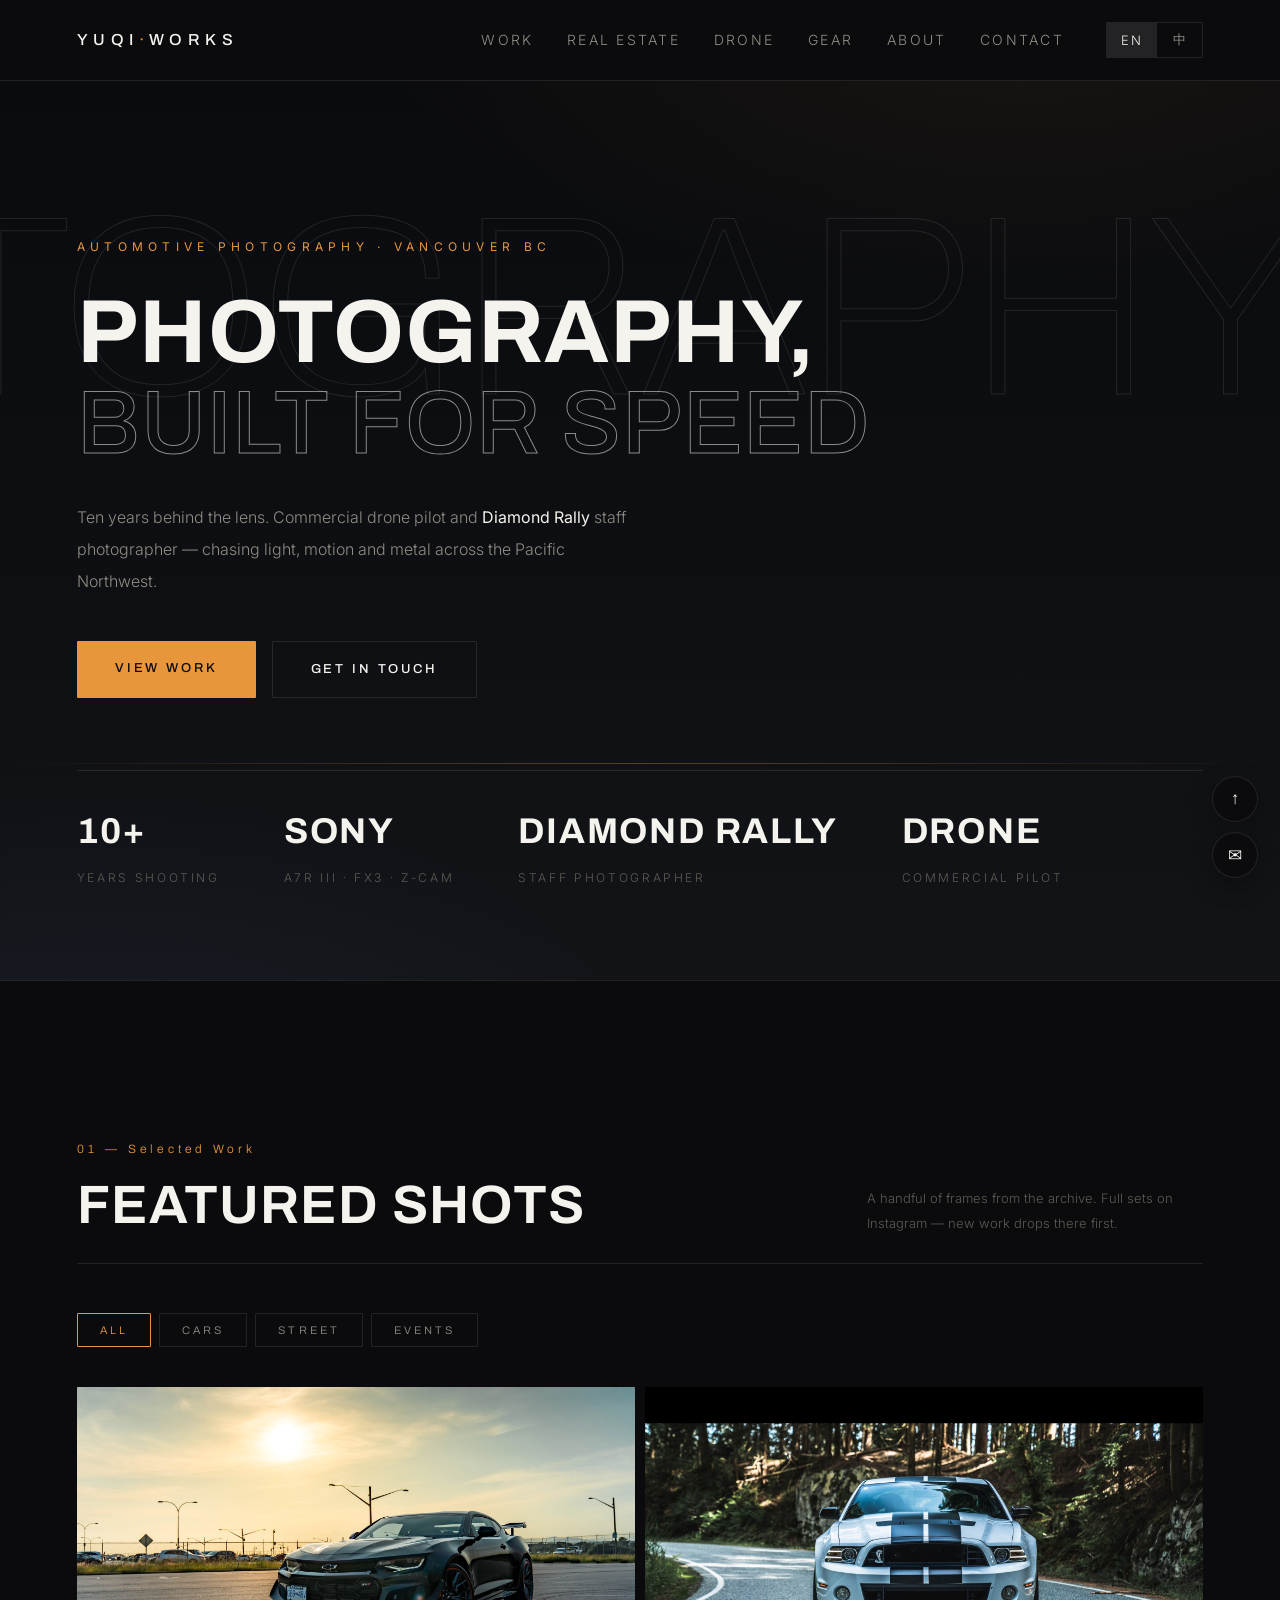
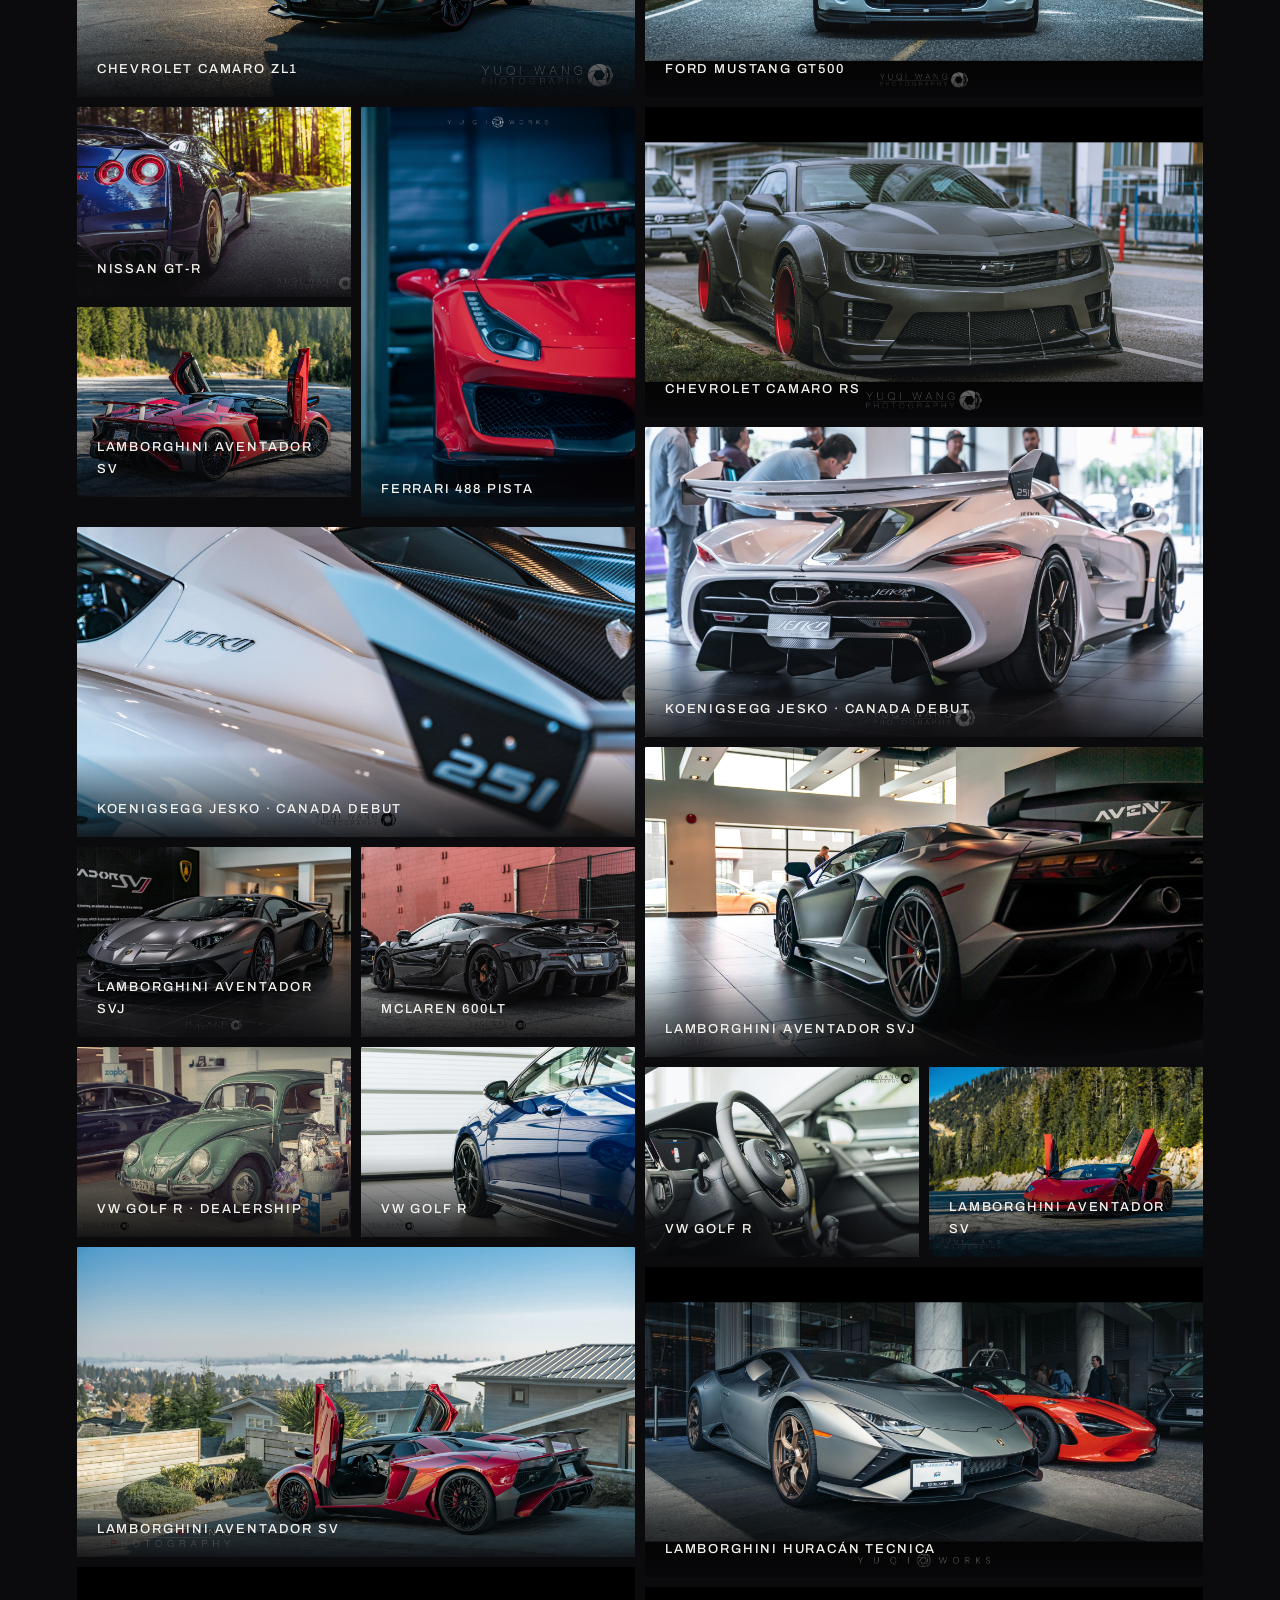
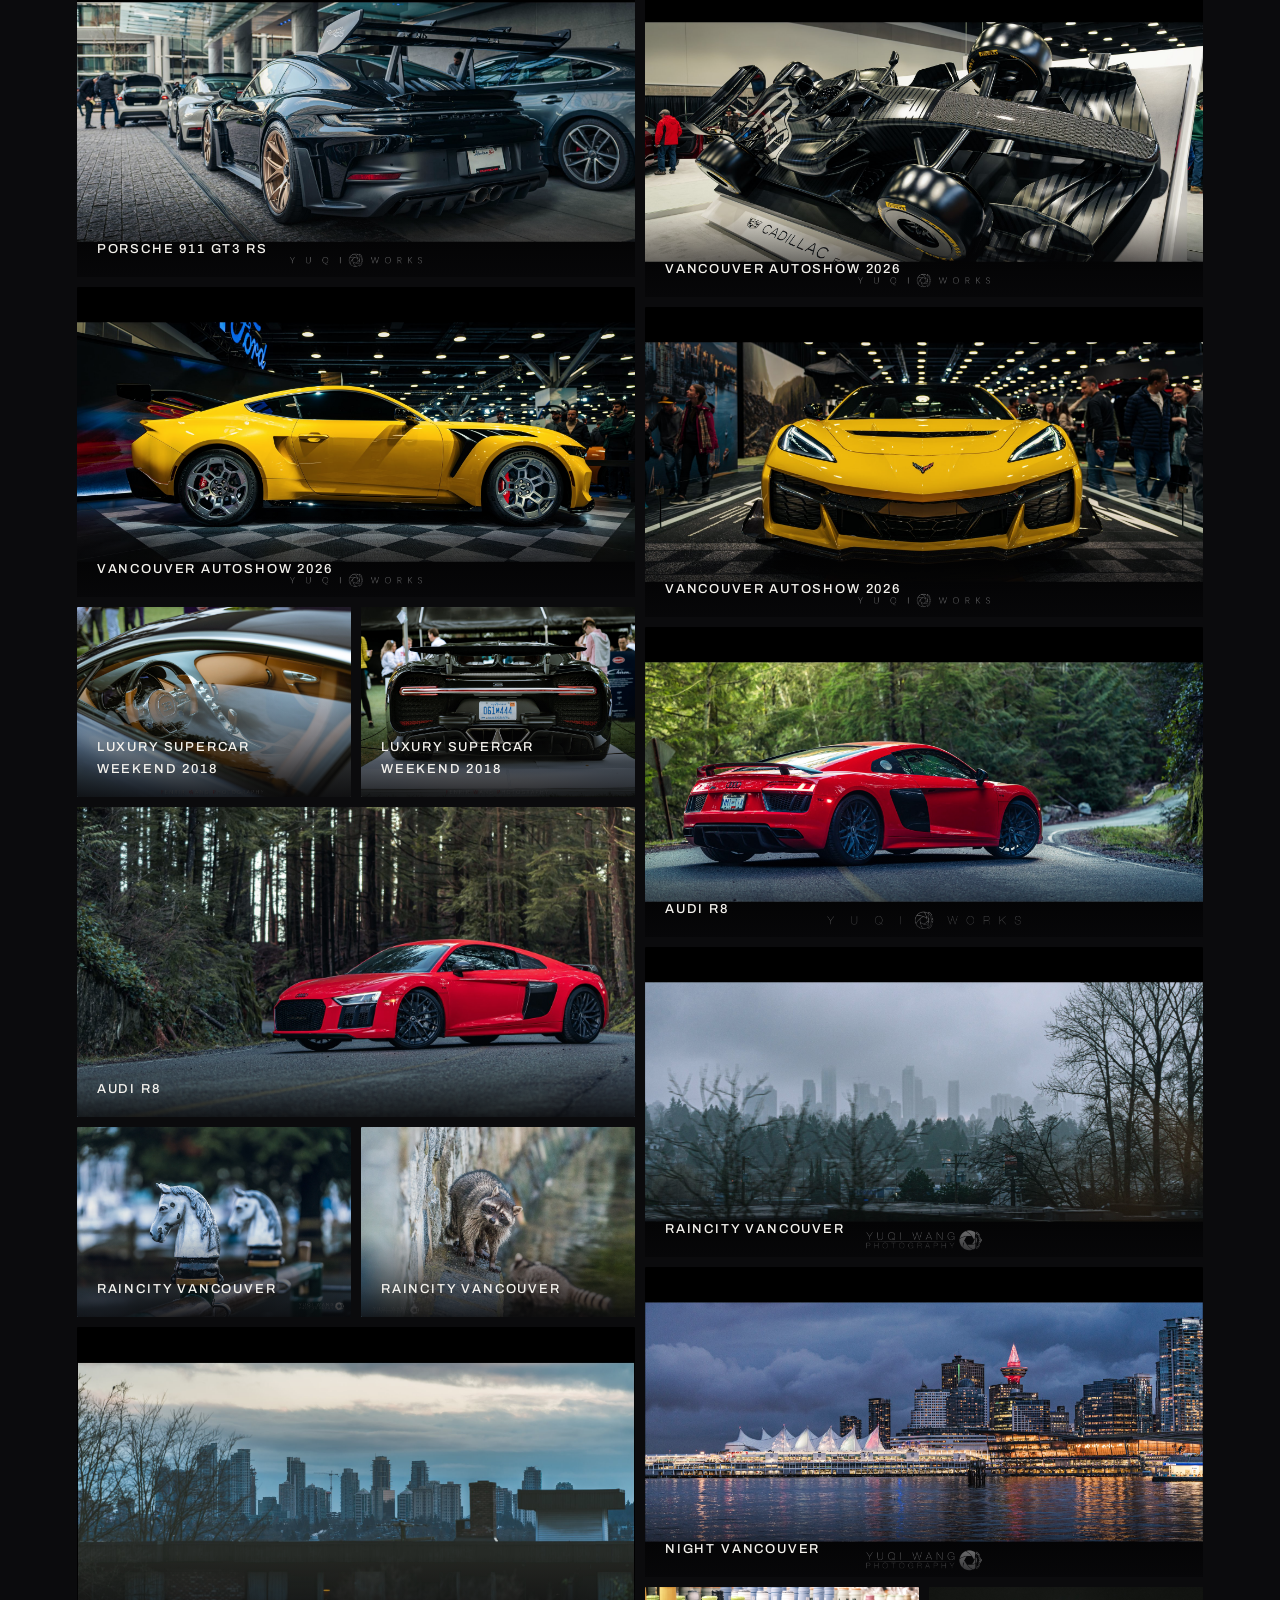
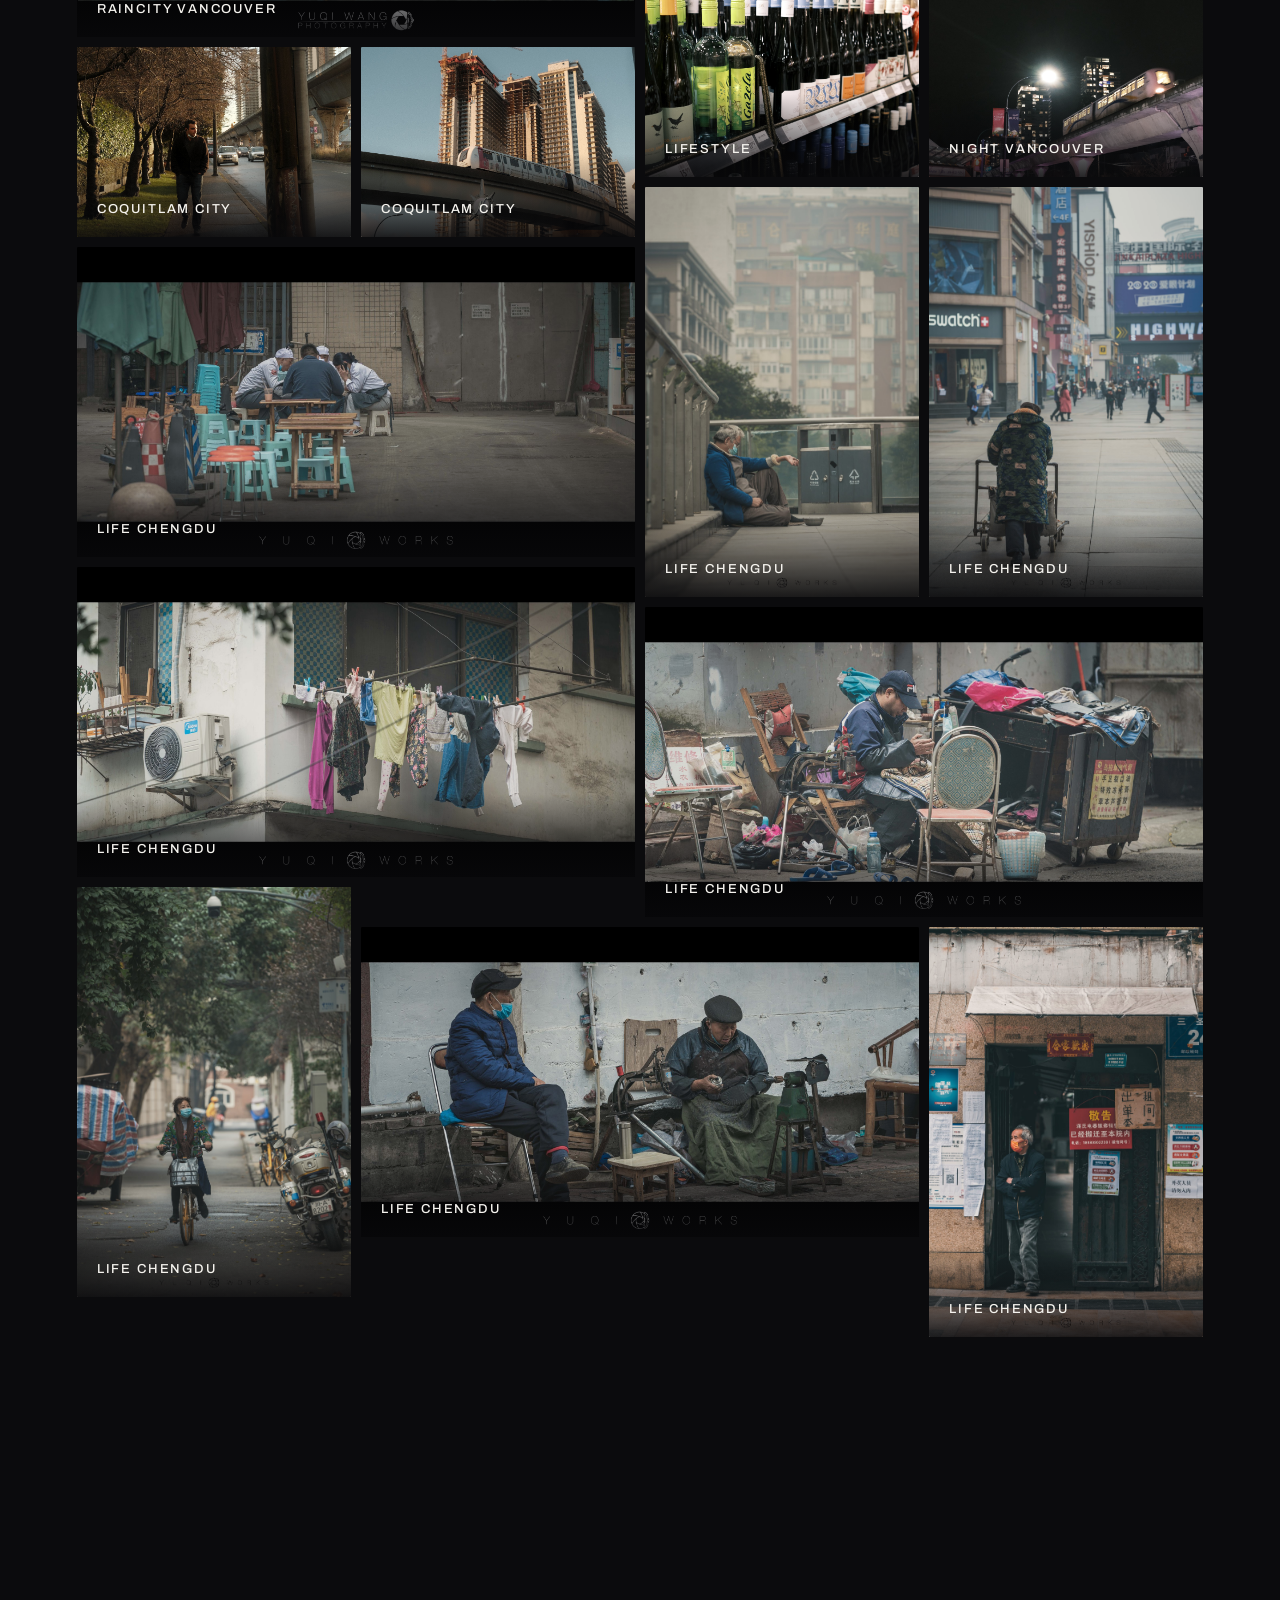
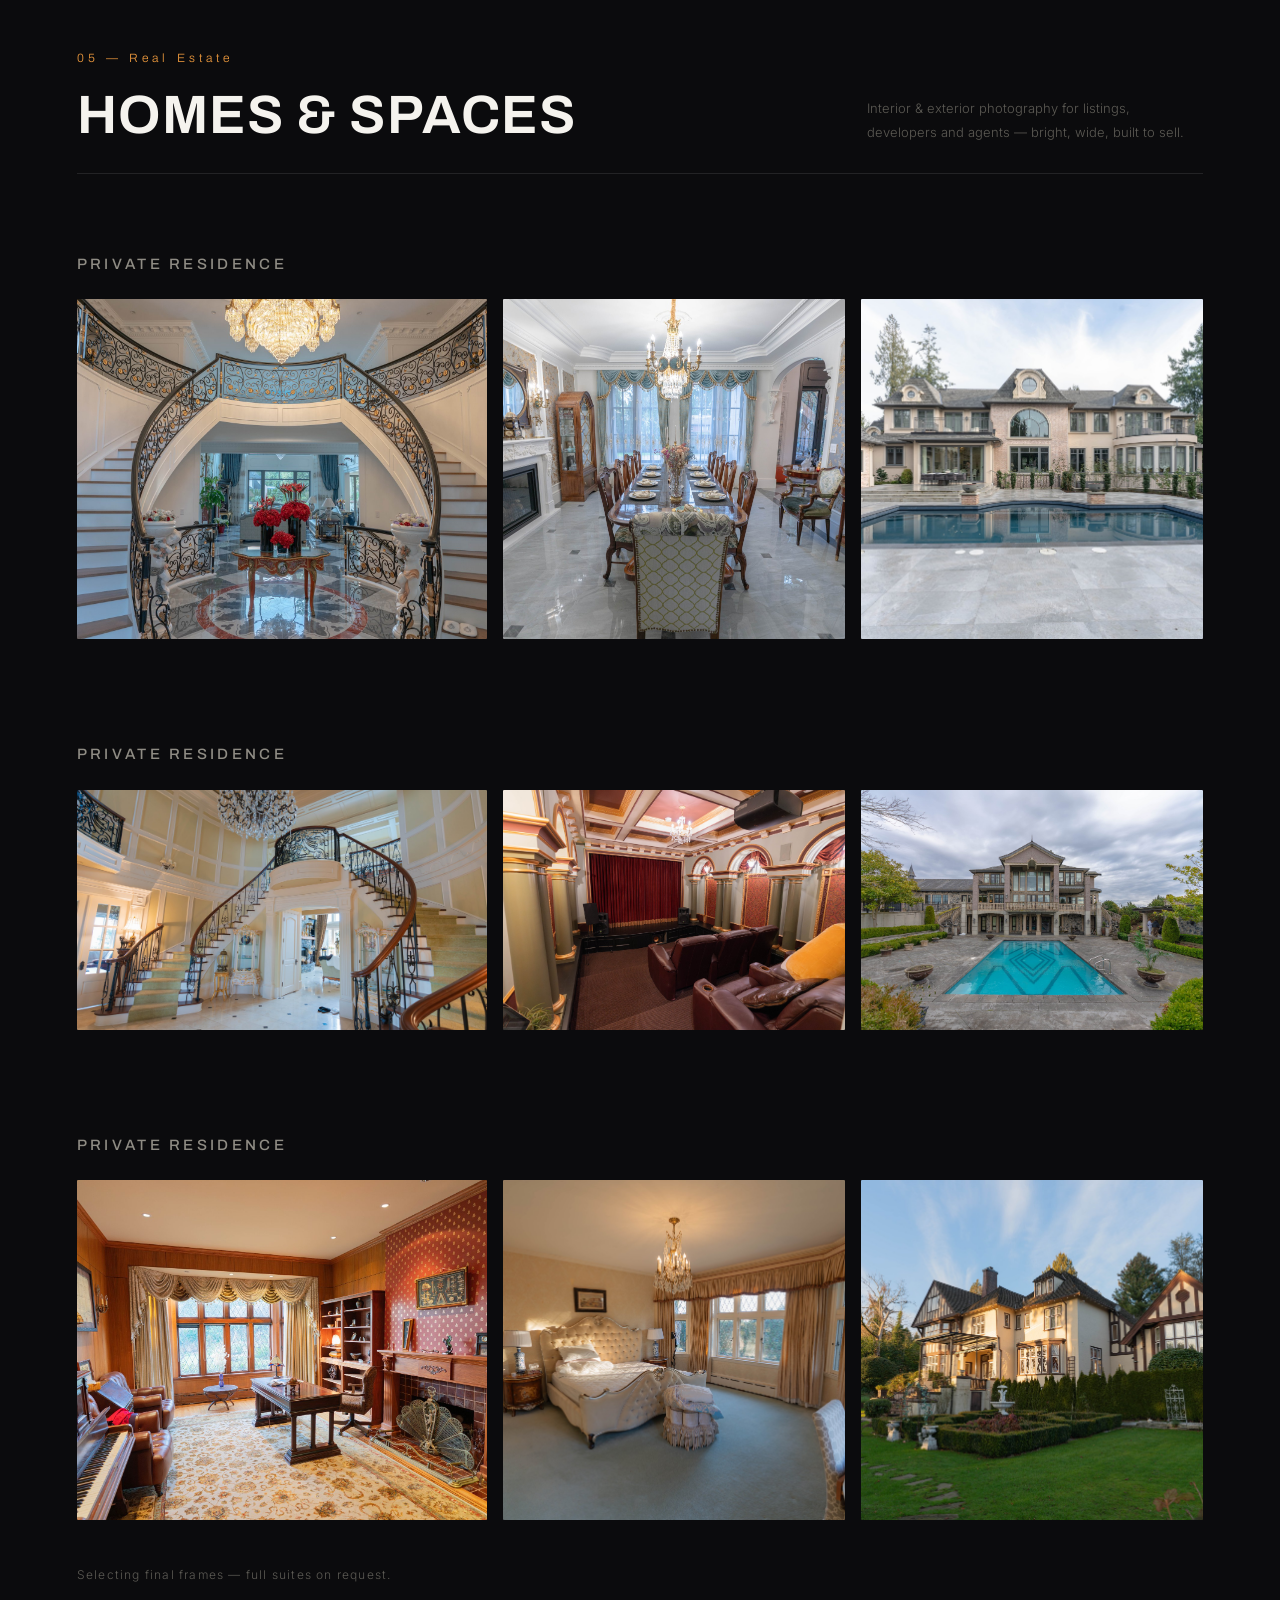
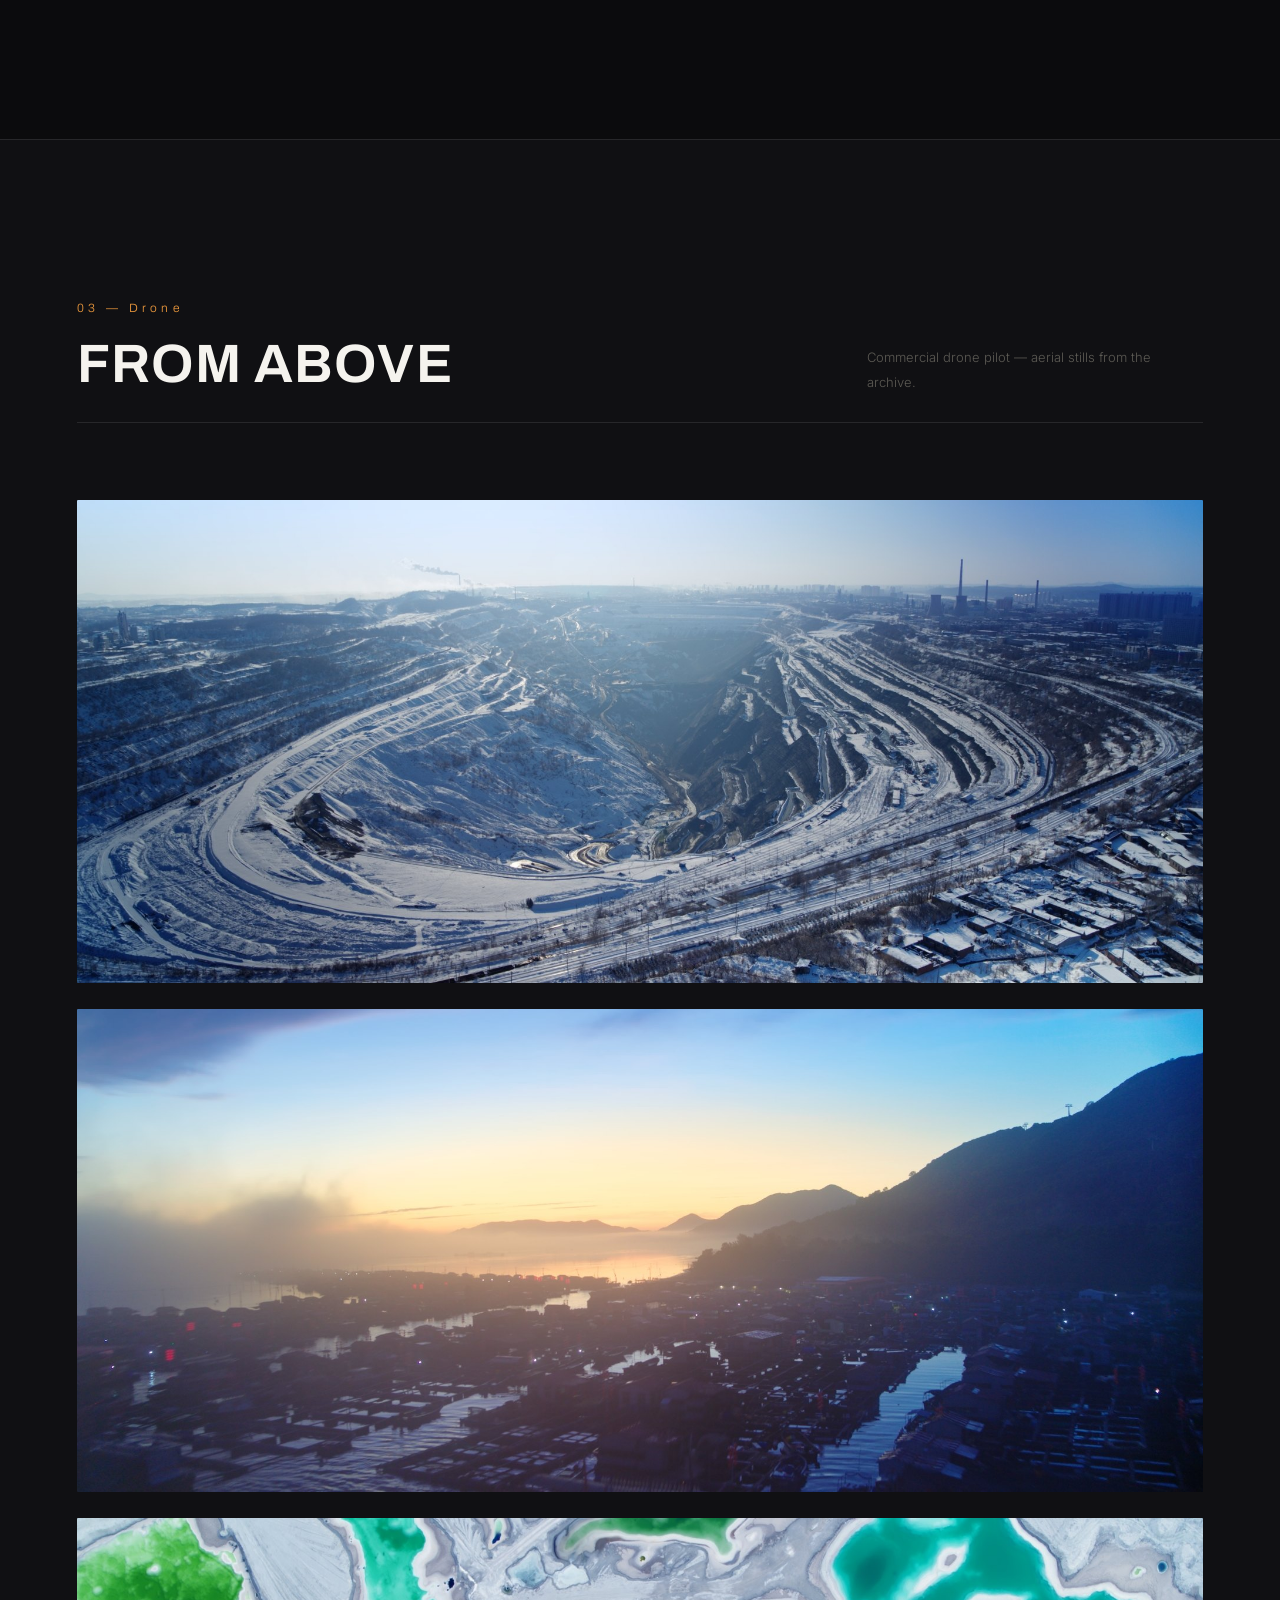
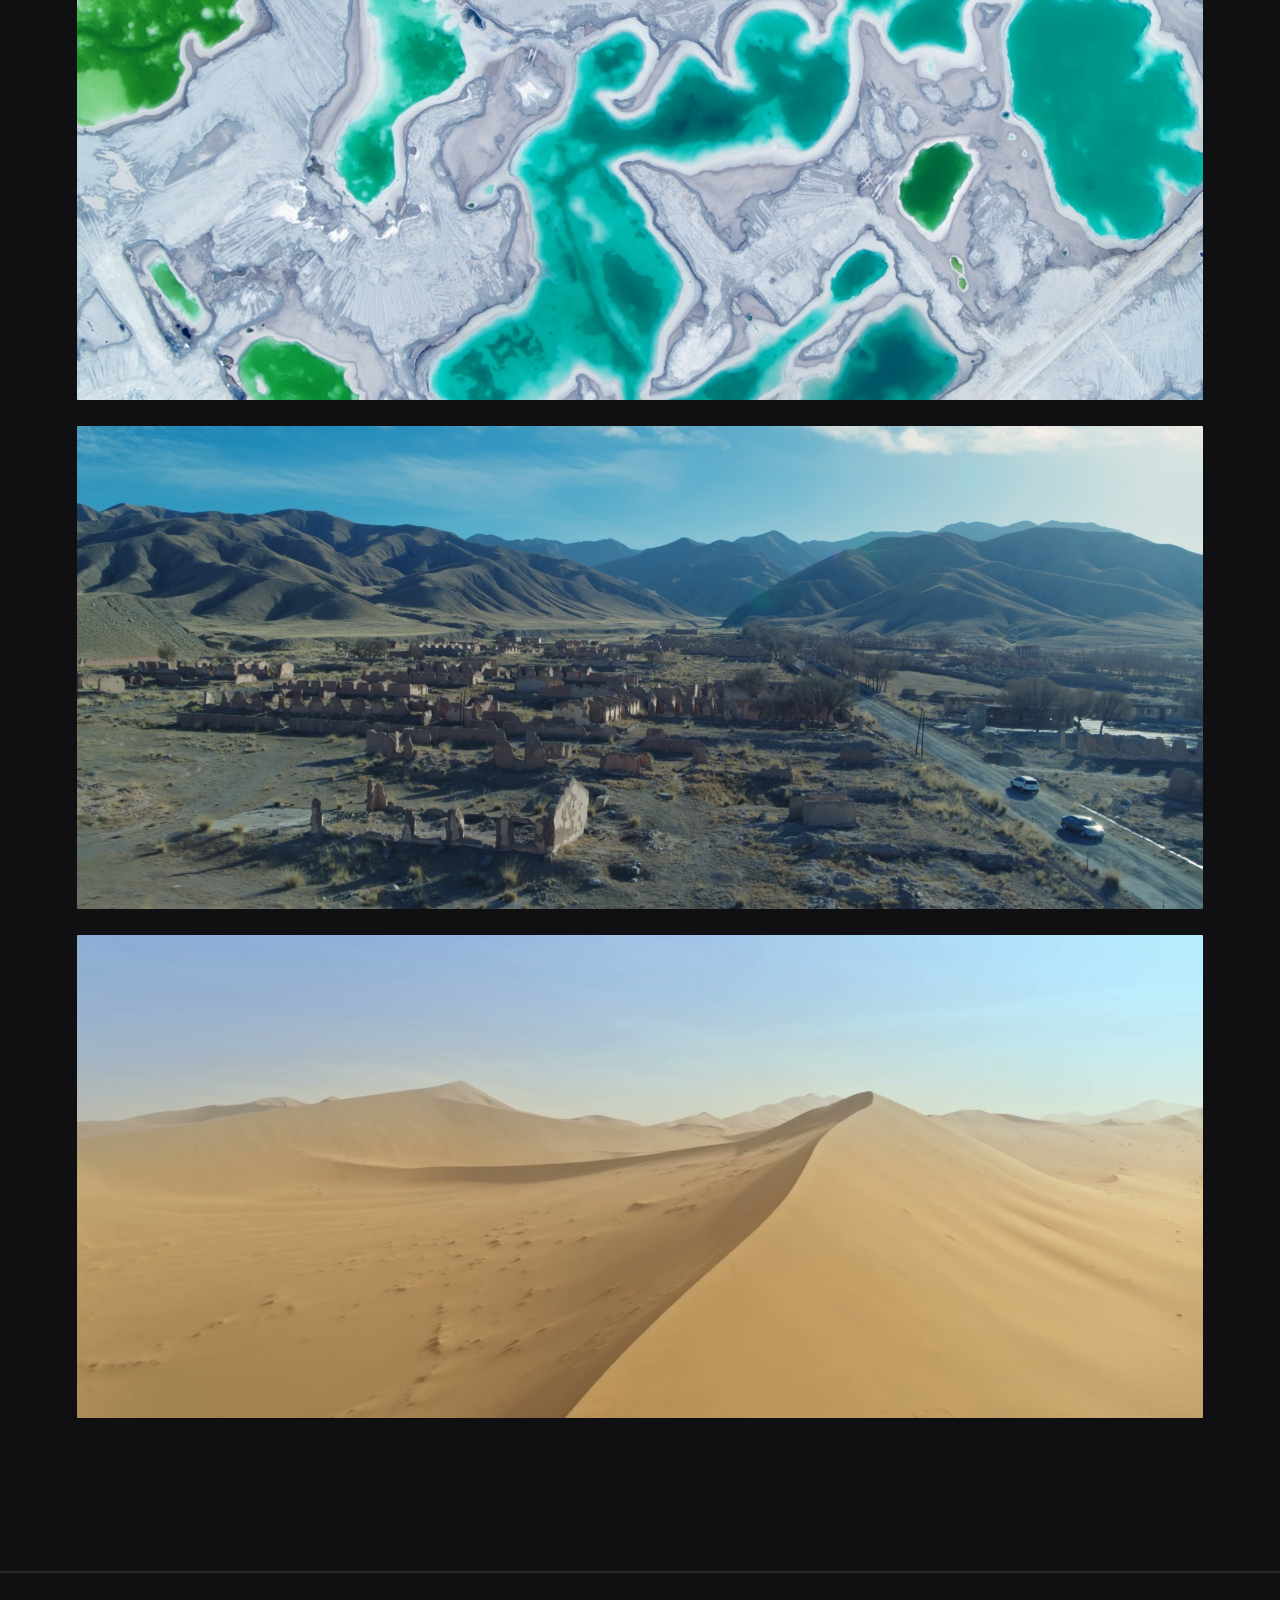
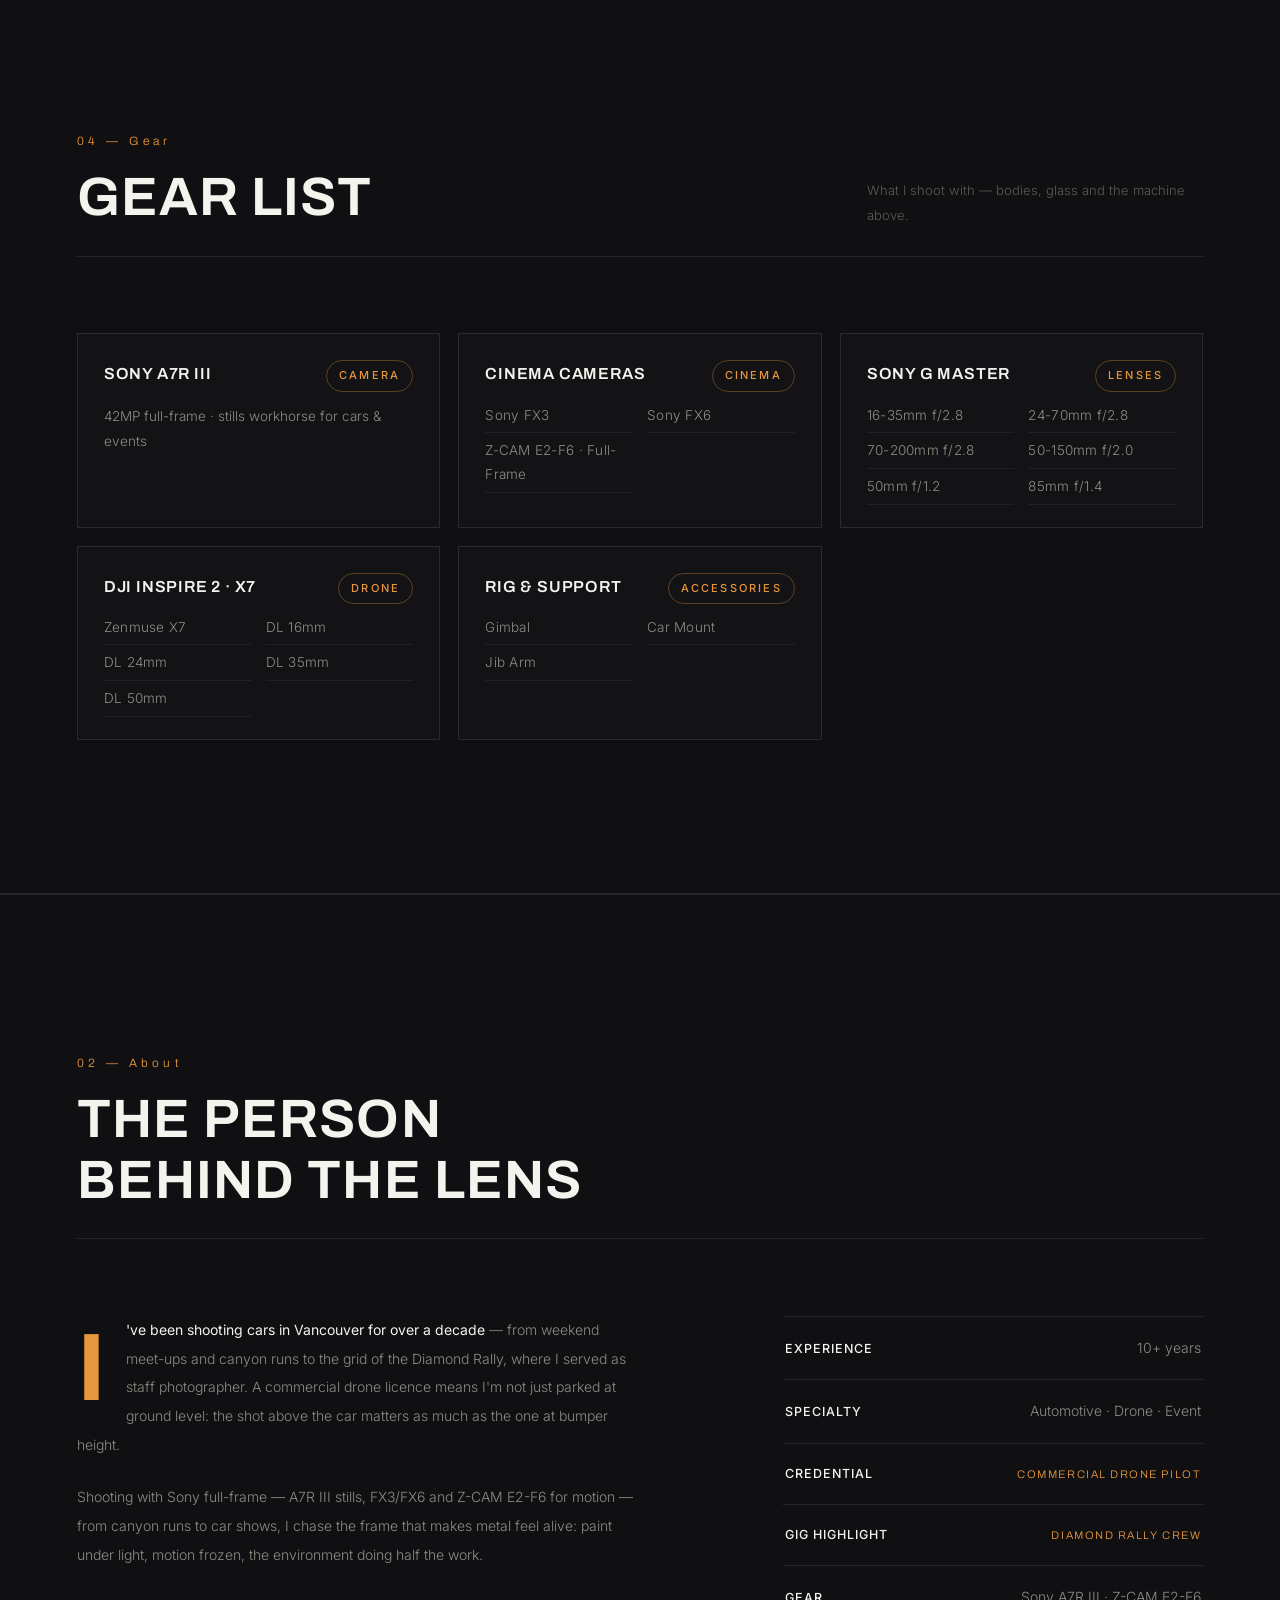
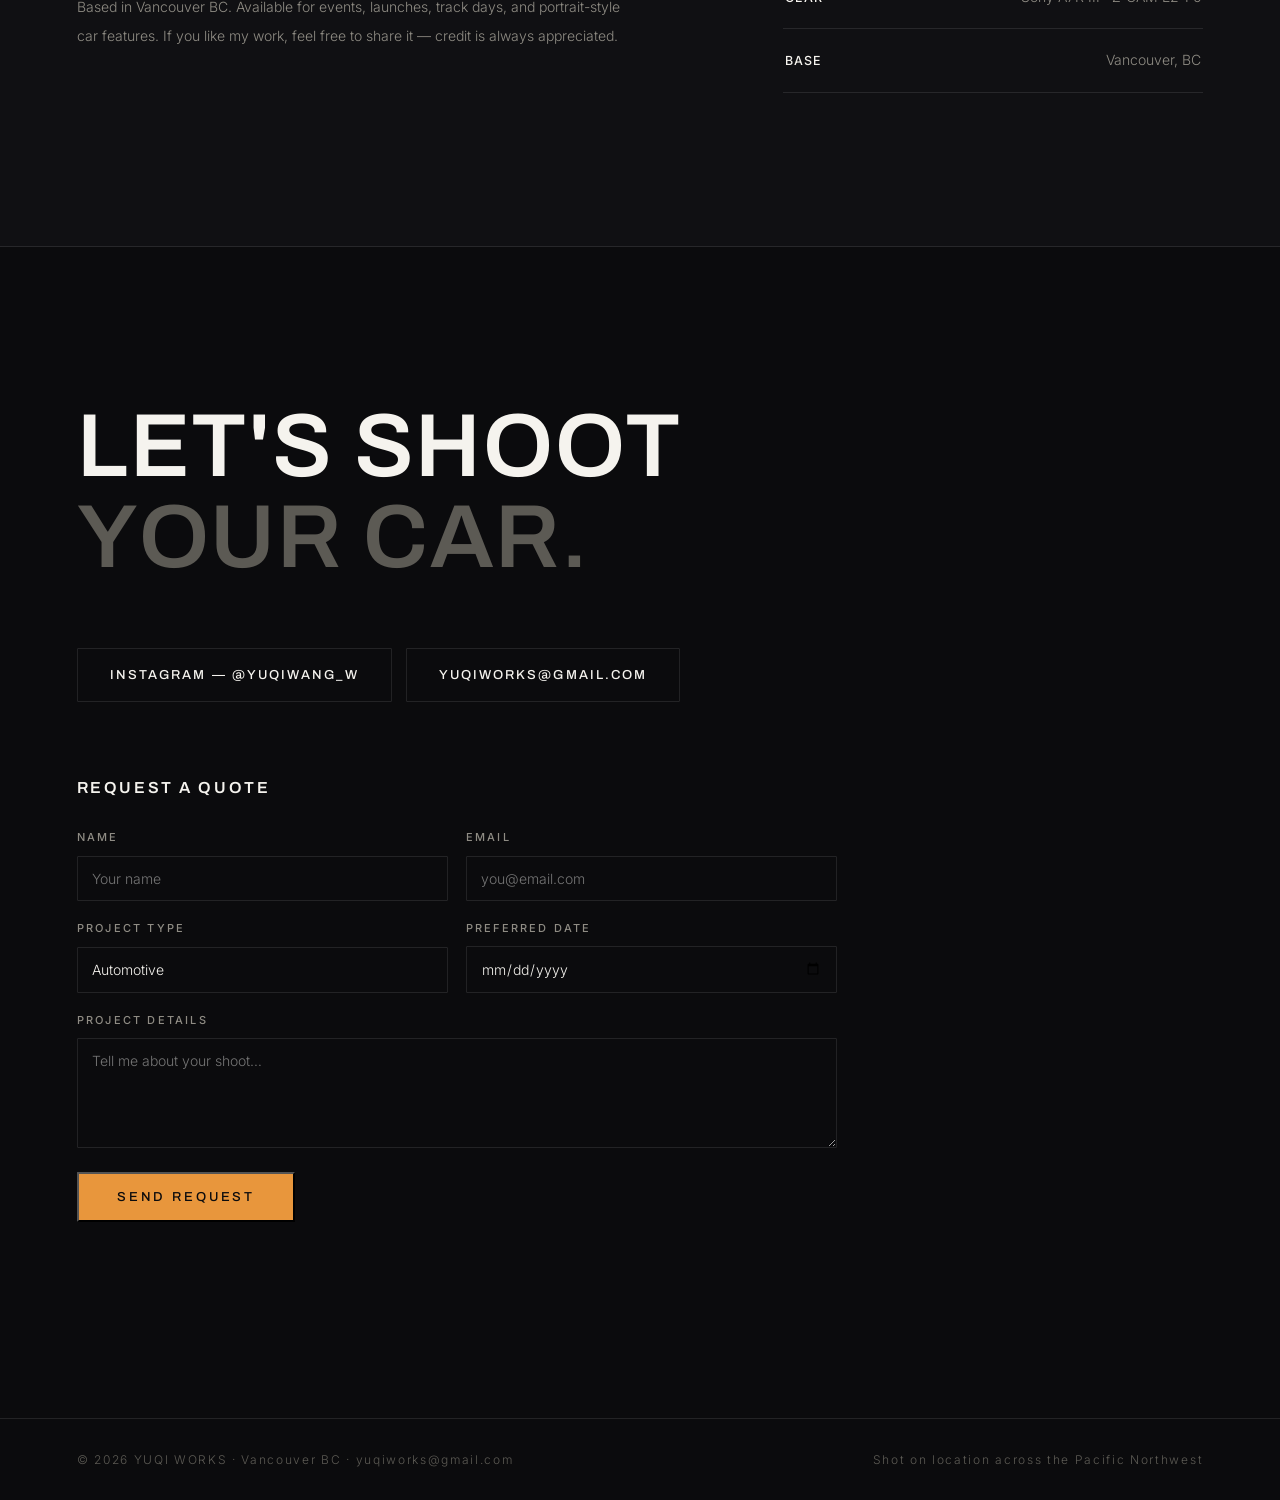
==== index.html @ 509cb901 "Remove duplicate meta description (keep yuqiworks brand version)" ====
<!DOCTYPE html>
<html lang="en" data-i18n-root>
<head>
<meta charset="UTF-8">
<meta name="viewport" content="width=device-width, initial-scale=1.0">
<title>YUQI WORKS — Automotive Photography, Vancouver BC</title>
<link rel="preconnect" href="https://fonts.googleapis.com">
<link rel="preconnect" href="https://fonts.gstatic.com" crossorigin>
<link href="https://fonts.googleapis.com/css2?family=Archivo:wght@100;200;300;400;500&family=Inter:wght@300;400;500&display=swap" rel="stylesheet">
<style>
/* ============ DESIGN TOKENS ============ */
:root{
  /* dark (automotive) palette — defaults */
  --bg:      #0b0b0d;
  --bg-2:    #101013;
  --ink:     #f5f3ee;
  --ink-dim: #8f8c84;
  --ink-faint:#5c5a54;
  --line:    rgba(245,243,238,.10);
  --accent:  #e8963c;
  /* light (real estate) palette — applied via scroll lerp */
  --bg-l:      #f4f1ea;
  --bg-2-l:    #ece8de;
  --ink-l:     #1c1a16;
  --ink-dim-l: #6b6558;
  --ink-faint-l:#9a9282;
  --line-l:    rgba(28,26,22,.14);
  --accent-l:  #c8863a;
  --radius:  1px;
  --font-d:  'Archivo', 'Inter', system-ui, sans-serif;
  --font-b:  'Inter', system-ui, sans-serif;
  --pad:     clamp(24px, 6vw, 96px);
}
body{transition:background-color .15s linear, color .15s linear}
*{margin:0;padding:0;box-sizing:border-box}
html{scroll-behavior:smooth}
body{
  background:var(--bg);
  color:var(--ink);
  font-family:var(--font-b);
  font-size:15px;
  line-height:1.75;
  font-weight:300;
  -webkit-font-smoothing:antialiased;
  text-rendering:optimizeLegibility;
}
::selection{background:rgba(232,150,60,.28);color:var(--ink)}
a{color:inherit;text-decoration:none}
img{display:block;max-width:100%}

/* ============ TOP BAR ============ */
.topbar{
  position:sticky;top:0;z-index:50;
  display:flex;align-items:center;justify-content:space-between;
  padding:22px var(--pad);
  background:var(--bg);
  backdrop-filter:blur(12px);
  border-bottom:1px solid var(--line);
}
.brand{
  font-family:var(--font-d);font-weight:500;
  font-size:16px;letter-spacing:.34em;text-transform:uppercase;
}
.brand em{font-style:normal;color:var(--accent)}
.nav{display:flex;align-items:center;gap:34px}
.nav a{
  font-size:14px;font-weight:300;letter-spacing:.16em;text-transform:uppercase;
  color:var(--ink-dim);transition:color .2s;
}
.nav a:hover{color:var(--ink)}
.nav-toggle{display:none}
.lang{
  display:flex;gap:2px;margin-left:8px;
  border:1px solid var(--line);border-radius:var(--radius);
  overflow:hidden;
}
.lang button{
  background:transparent;border:0;cursor:pointer;
  color:var(--ink-dim);font-family:var(--font-b);font-weight:300;font-size:13px;
  padding:8px 14px;letter-spacing:.16em;transition:all .2s;
}
.lang button[aria-pressed="true"]{color:var(--ink);background:var(--line)}

/* ============ HERO ============ */
.hero{
  position:relative;min-height:100vh;
  display:flex;align-items:flex-end;
  padding:0 var(--pad) clamp(56px, 10vh, 120px);
  overflow:hidden;
  border-bottom:1px solid var(--line);
}
.hero-bg{
  position:absolute;inset:0;z-index:0;
  background:
    radial-gradient(1100px 480px at 80% -8%, rgba(232,150,60,.07), transparent 60%),
    radial-gradient(900px 460px at 8% 110%, rgba(90,120,160,.08), transparent 60%),
    linear-gradient(180deg, #0a0b0e 0%, #0d0f13 55%, #121418 100%);
}
.hero-bg::after{
  content:"";position:absolute;left:0;right:0;bottom:24%;
  height:1px;
  background:linear-gradient(90deg, transparent, rgba(232,150,60,.35), transparent);
}
.hero-watermark{
  position:absolute;right:-2%;top:14%;z-index:0;
  font-family:var(--font-d);font-weight:100;
  font-size:clamp(110px, 20vw, 340px);line-height:.8;
  letter-spacing:-.02em;color:transparent;
  -webkit-text-stroke:1px rgba(245,243,238,.1);
  white-space:nowrap;user-select:none;pointer-events:none;
}
.hero-inner{position:relative;z-index:1;max-width:1200px;width:100%}
.kicker{
  font-size:12px;font-weight:400;letter-spacing:.44em;text-transform:uppercase;
  color:var(--accent);margin-bottom:30px;
}
.hero h1{
  font-family:var(--font-d);font-weight:700;
  font-size:clamp(40px, 7vw, 96px);
  line-height:1.02;letter-spacing:.01em;text-transform:uppercase;
  max-width:15ch;margin-bottom:32px;
}
.hero h1 span{
  color:transparent;
  -webkit-text-stroke:1px rgba(245,243,238,.55);
  font-weight:500;
}
.hero-sub{
  color:var(--ink-dim);font-weight:300;
  font-size:clamp(14px,1.35vw,16px);line-height:2;
  max-width:56ch;margin-bottom:44px;
}
.hero-sub strong{color:var(--ink);font-weight:400}
.cta-row{display:flex;gap:16px;flex-wrap:wrap}
.btn{
  display:inline-block;padding:16px 38px;
  font-family:var(--font-d);font-weight:500;font-size:13px;
  letter-spacing:.22em;text-transform:uppercase;
  border-radius:var(--radius);transition:all .25s;cursor:pointer;
}
.btn-solid{background:var(--accent);color:#0b0b0d}
.btn-solid:hover{background:#f0a64f}
.btn-ghost{border:1px solid var(--line);color:var(--ink)}
.btn-ghost:hover{border-color:var(--accent);color:var(--accent)}

.hero-facts{
  display:flex;gap:clamp(32px,5vw,80px);margin-top:clamp(48px,8vh,88px);
  flex-wrap:wrap;border-top:1px solid var(--line);padding-top:30px;
}
.hero-facts .fact b{
  display:block;font-family:var(--font-d);font-weight:200;
  font-size:clamp(24px,2.8vw,40px);letter-spacing:.05em;text-transform:uppercase;font-weight:700;
}
.hero-facts .fact span{
  font-size:12px;font-weight:300;letter-spacing:.22em;text-transform:uppercase;color:var(--ink-faint);
}

/* ============ SECTION SCAFFOLD ============ */
section{padding:clamp(90px,12vw,180px) var(--pad)}
.sect-head{
  display:flex;align-items:flex-end;justify-content:space-between;
  gap:32px;margin-bottom:clamp(48px,6vw,84px);
  border-bottom:1px solid var(--line);padding-bottom:28px;
}
.sect-head .no{font-family:var(--font-d);font-weight:300;color:var(--accent);font-size:12px;letter-spacing:.34em}
.sect-head h2{
  font-family:var(--font-d);font-weight:650;text-transform:uppercase;
  font-size:clamp(30px,4.4vw,54px);letter-spacing:.02em;line-height:1.12;
  margin-top:14px;
}
.sect-head p{color:var(--ink-faint);max-width:42ch;font-size:13px;font-weight:300;line-height:1.9}

/* ============ GALLERY ============ */
.work-grid{
  display:grid;
  grid-template-columns:repeat(4,1fr);
  grid-auto-rows:10px;
  grid-auto-flow:dense;
  gap:10px;
}
.work-card{
  position:relative;overflow:hidden;border-radius:var(--radius);
  grid-row:span 10; /* default: 3:2 landscape */
}
.work-card.lg{grid-column:span 2; grid-row:span 16}   /* 16:9 wide */
.work-card.tall{grid-row:span 21}                     /* 2:3 portrait */
.work-card .thumb{
  position:absolute;inset:0;overflow:hidden;
  background:#0e0e11;
}
.work-card .thumb img{
  position:absolute;inset:0;width:100%;height:100%;object-fit:cover;
  transition:transform 1.2s cubic-bezier(.2,.6,.2,1);
  filter:saturate(.92) contrast(1.02);
}
.work-card:hover .thumb img{transform:scale(1.04)}
/* scene variants — replace these blocks with real <img> later */
.scene-night{background:radial-gradient(720px 300px at 70% 100%, rgba(232,150,60,.16), transparent 55%), linear-gradient(160deg,#0a0d13 0%,#131a24 60%,#1a222e 100%)}
.scene-gold {background:radial-gradient(720px 320px at 30% 90%, rgba(214,150,70,.20), transparent 55%), linear-gradient(160deg,#120d07 0%,#261b0e 55%,#312414 100%)}
.scene-tunnel{background:radial-gradient(760px 400px at 50% 120%, rgba(190,205,220,.14), transparent 60%), linear-gradient(160deg,#0b0d0f 0%,#181c20 55%,#22262b 100%)}
.scene-rain {background:radial-gradient(700px 300px at 25% 105%, rgba(110,150,190,.14), transparent 55%), linear-gradient(160deg,#090d12 0%,#101a22 55%,#17232d 100%)}
.scene-studio{background:radial-gradient(500px 260px at 50% 92%, rgba(255,255,255,.12), transparent 60%), linear-gradient(180deg,#040404 0%,#0d0d0d 55%,#141414 100%)}
.scene-canyon{background:radial-gradient(720px 300px at 65% 100%, rgba(226,160,90,.13), transparent 55%), linear-gradient(160deg,#0d110b 0%,#1a2113 55%,#252e1b 100%)}
.scene-dusk {background:radial-gradient(760px 320px at 70% 105%, rgba(190,120,170,.12), transparent 55%), linear-gradient(160deg,#0e0b11 0%,#1f1626 55%,#2a1e31 100%)}
.scene-snow {background:radial-gradient(720px 320px at 35% 95%, rgba(200,215,235,.16), transparent 55%), linear-gradient(160deg,#0e1013 0%,#1e2126 55%,#2a2d33 100%)}
.thumb-car{
  font-family:var(--font-d);font-weight:100;
  font-size:clamp(34px,4.4vw,60px);letter-spacing:.3em;text-indent:.3em;
  color:rgba(245,243,238,.10);
  transition:color .4s;
}
.work-card:hover .thumb-car{color:rgba(245,243,238,.22)}
.work-card .meta{
  position:absolute;left:0;right:0;bottom:0;
  display:flex;align-items:baseline;justify-content:space-between;gap:10px;
  padding:44px 20px 16px;
  background:linear-gradient(180deg,transparent,rgba(8,8,10,.88));
}
.work-card .meta h3{font-family:var(--font-d);font-weight:500;font-size:13px;letter-spacing:.14em;text-transform:uppercase}
.work-card .meta .year{font-size:12px;font-weight:300;letter-spacing:.22em;color:var(--ink-faint)}

/* ============ ABOUT ============ */
.about{background:var(--bg-2);border-top:1px solid var(--line);border-bottom:1px solid var(--line)}
.about-grid{display:grid;grid-template-columns:1.5fr 1fr;gap:clamp(40px,6vw,100px);align-items:start}
.about-copy p{color:var(--ink-dim);margin-bottom:24px;max-width:62ch;font-size:14px;line-height:2.05}
.about-copy p strong{color:var(--ink);font-weight:400}
.about-copy .drop{
  font-family:var(--font-d);font-weight:700;font-size:clamp(56px,8vw,96px);
  line-height:1;color:var(--accent);float:left;margin:4px 20px 0 0;
}
.cred-list{list-style:none;border-top:1px solid var(--line)}
.cred-list li{
  display:flex;justify-content:space-between;align-items:baseline;gap:20px;
  padding:19px 2px;border-bottom:1px solid var(--line);
  font-size:13px;font-weight:300;
}
.cred-list .k{color:var(--ink);font-weight:500;letter-spacing:.08em;text-transform:uppercase;font-size:12.5px}
.cred-list .v{color:var(--ink-dim);text-align:right;font-size:14px}
.cred-list .v.hl{color:var(--accent);font-family:var(--font-d);font-weight:300;letter-spacing:.14em;text-transform:uppercase;font-size:11px}

/* ============ CONTACT / FOOTER ============ */
.contact h2{
  font-family:var(--font-d);font-weight:600;text-transform:uppercase;
  font-size:clamp(40px,7vw,96px);letter-spacing:.02em;line-height:1.02;
  margin-bottom:clamp(36px,5vw,64px);max-width:14ch;
}
.contact h2 em{font-style:normal;color:var(--ink-faint)}
.socials{display:flex;gap:14px;flex-wrap:wrap;margin-bottom:64px}
.socials a{
  display:inline-block;padding:15px 32px;border:1px solid var(--line);
  border-radius:var(--radius);font-family:var(--font-d);font-weight:500;
  font-size:13px;letter-spacing:.16em;text-transform:uppercase;
  transition:all .22s;
}
.socials a:hover{border-color:var(--accent);color:var(--accent)}
footer{
  padding:30px var(--pad);border-top:1px solid var(--line);
  display:flex;justify-content:space-between;gap:14px;flex-wrap:wrap;
  color:var(--ink-faint);font-size:12px;font-weight:300;letter-spacing:.14em;
}

/* ============ GEAR ============ */
.gear-grid{display:grid;grid-template-columns:repeat(3,1fr);gap:18px}
.gear-item{border:1px solid var(--line);border-radius:var(--radius);padding:26px 26px 22px;background:rgba(245,243,238,.015);transition:border-color .25s}
.gear-item:hover{border-color:rgba(232,150,60,.45)}
.gear-top{display:flex;align-items:baseline;justify-content:space-between;gap:10px;margin-bottom:12px}
.gear-top h3{font-family:var(--font-d);font-weight:600;font-size:16px;letter-spacing:.05em;text-transform:uppercase}
.gear-tag{font-size:11px;font-weight:500;letter-spacing:.2em;text-transform:uppercase;color:var(--accent);border:1px solid rgba(232,150,60,.35);border-radius:999px;padding:5px 12px;white-space:nowrap}
.gear-item p{font-size:13.5px;font-weight:300;line-height:1.9;color:var(--ink-dim)}
.gear-lens{list-style:none;margin:0;padding:0;display:grid;grid-template-columns:1fr 1fr;gap:6px 14px}
.gear-lens li{font-size:13.5px;font-weight:300;color:var(--ink-dim);letter-spacing:.02em;border-bottom:1px solid rgba(245,243,238,.06);padding-bottom:5px}
@media (max-width: 900px){.gear-grid{grid-template-columns:1fr}}

/* ============ QUOTE FORM ============ */
.quote-form-wrap{margin-top:clamp(40px,6vw,72px);max-width:760px}
.quote-title{font-family:var(--font-d);font-weight:600;font-size:16px;letter-spacing:.16em;text-transform:uppercase;margin-bottom:26px;color:var(--ink)}
#quote-form{display:grid;gap:18px}
.qf-row{display:grid;grid-template-columns:1fr 1fr;gap:18px}
.qf-field{display:grid;gap:8px}
.qf-field label{font-size:11px;font-weight:500;letter-spacing:.2em;text-transform:uppercase;color:var(--ink-dim)}
.qf-field label .opt{color:var(--ink-faint);text-transform:none;letter-spacing:.05em}
.qf-field input,.qf-field select,.qf-field textarea{
  background:transparent;border:1px solid var(--line);border-radius:var(--radius);
  color:var(--ink);font-family:var(--font-b);font-weight:300;font-size:14px;
  padding:13px 14px;outline:none;transition:border-color .2s;width:100%;box-sizing:border-box;
}
.qf-field select{appearance:none;-webkit-appearance:none;cursor:pointer}
.qf-field select option{background:var(--bg);color:var(--ink)}
.qf-field input:focus,.qf-field select:focus,.qf-field textarea:focus{border-color:var(--accent)}
.qf-field textarea{resize:vertical;min-height:110px}
.qf-submit{margin-top:6px;justify-self:start}
.qf-status{font-size:13px;min-height:20px;margin-top:4px}
.qf-status.ok{color:var(--accent)}
.qf-status.err{color:#b3541e}
@media (max-width: 620px){.qf-row{grid-template-columns:1fr}}

/* ============ REAL ESTATE (light theme zone) ============ */
.re{padding:clamp(90px,12vw,180px) var(--pad)}
.re .no{color:var(--accent)}
.re-suites{display:grid;gap:clamp(56px,8vw,110px)}
.re-suite-name{
  font-family:var(--font-d);font-weight:500;font-size:15px;letter-spacing:.22em;
  text-transform:uppercase;color:var(--ink-dim);margin-bottom:22px;
}
.re-grid{display:grid;grid-template-columns:1.2fr 1fr 1fr;gap:16px}
.re-card{border-radius:var(--radius);overflow:hidden;background:rgba(28,26,22,.05);min-height:240px;position:relative}
.re-card.tall{min-height:340px}
.re-card{cursor:pointer}
.re-card img{position:absolute;inset:0;width:100%;height:100%;object-fit:cover;transition:transform 1.2s cubic-bezier(.2,.6,.2,1)}
.re-card:hover img{transform:scale(1.04)}
.re-note{margin-top:44px;font-size:12px;letter-spacing:.1em;color:var(--ink-faint)}
@media (max-width: 900px){.re-grid{grid-template-columns:1fr 1fr}.re-card{min-height:220px}}
@media (max-width: 620px){.re-grid{grid-template-columns:1fr}.re-card,.re-card.tall{min-height:200px}}

/* ============ DRONE ============ */
.drone-grid{display:grid;grid-template-columns:1fr;gap:clamp(14px,2.4vw,26px)}
.drone-shot{border-radius:var(--radius);overflow:hidden;background:rgba(28,26,22,.05);aspect-ratio:21/9;position:relative;cursor:pointer}
.drone-shot img{position:absolute;inset:0;width:100%;height:100%;object-fit:cover}
.drone-vid{position:absolute;inset:0;width:100%;height:100%;object-fit:cover;opacity:0;transition:opacity .25s;pointer-events:none}
.drone-shot:hover .drone-vid{opacity:1}
@media (hover: none){.drone-vid{display:none}}
@media (max-width: 620px){.drone-shot{aspect-ratio:16/9}}

/* ============ FILTERS ============ */
.filters{display:flex;gap:8px;flex-wrap:wrap;margin:-28px 0 40px}
.filter-btn{
  background:transparent;border:1px solid var(--line);border-radius:var(--radius);
  color:var(--ink-dim);font-family:var(--font-d);font-weight:500;font-size:13px;
  letter-spacing:.16em;text-transform:uppercase;padding:10px 22px;cursor:pointer;
  transition:all .2s;
}
.filter-btn:hover{color:var(--ink);border-color:var(--ink)}
.filter-btn.on{border-color:var(--accent);color:var(--accent)}

/* ============ FILTERS ============ */
.filters{display:flex;gap:8px;flex-wrap:wrap;margin:-28px 0 40px}
.filter-btn{
  background:transparent;border:1px solid var(--line);border-radius:var(--radius);
  color:var(--ink-dim);font-family:var(--font-d);font-weight:300;font-size:11px;
  letter-spacing:.28em;text-transform:uppercase;padding:10px 22px;cursor:pointer;
  transition:all .2s;
}
.filter-btn:hover{color:var(--ink);border-color:var(--ink)}
.filter-btn.on{border-color:var(--accent);color:var(--accent)}

/* ============ RESPONSIVE ============ */
@media (max-width: 900px){
  .work-grid{grid-template-columns:repeat(3,1fr)}
  .work-card{grid-row:span 8}
  .work-card.lg{grid-row:span 13}
  .work-card.tall{grid-row:span 17}
  .about-grid{grid-template-columns:1fr}
}
@media (max-width: 620px){
  .work-grid{grid-template-columns:repeat(2,1fr)}
  .work-card{grid-row:span 6}
  .work-card.lg{grid-row:span 10}
  .work-card.tall{grid-row:span 13}
  .nav{
    position:fixed;top:58px;left:0;right:0;z-index:49;
    flex-direction:column;align-items:stretch;gap:0;
    background:var(--bg);backdrop-filter:blur(12px);
    border-bottom:1px solid var(--line);
    padding:8px 20px 18px;display:none;
  }
  .nav.open{display:flex}
  .nav a{padding:14px 2px;border-bottom:1px solid var(--line);display:block;font-size:14px}
  .nav .lang{margin:14px 0 0;justify-content:flex-start;display:flex}
  .nav-toggle{display:flex;flex-direction:column;justify-content:center;gap:5px;
    background:none;border:0;cursor:pointer;padding:10px 6px}
  .nav-toggle span{display:block;width:20px;height:1.5px;background:var(--ink);transition:all .25s}
  .nav-toggle[aria-expanded="true"] span:nth-child(1){transform:translateY(6.5px) rotate(45deg)}
  .nav-toggle[aria-expanded="true"] span:nth-child(2){opacity:0}
  .nav-toggle[aria-expanded="true"] span:nth-child(3){transform:translateY(-6.5px) rotate(-45deg)}
  .topbar{padding:16px 20px}
  .hero{padding:0 20px 56px}
  section{padding:72px 20px}
  .contact h2{font-size:42px}
}

/* ============ MOTION ============ */
@media (prefers-reduced-motion: reduce){
  html{scroll-behavior:auto}
  *,*::before,*::after{transition:none!important;animation:none!important}
}

/* ============ LIGHTBOX ============ */
.lightbox{position:fixed;inset:0;z-index:100;background:rgba(5,5,6,.95);
  display:flex;align-items:center;justify-content:center;
  opacity:0;pointer-events:none;transition:opacity .25s ease}
.lightbox.open{opacity:1;pointer-events:auto}
.lb-img{max-width:92vw;max-height:86vh;object-fit:contain;
  box-shadow:0 24px 80px rgba(0,0,0,.55);opacity:0;transition:opacity .2s}
.lightbox.open .lb-img{opacity:1}
.lb-caption{position:absolute;bottom:22px;left:0;right:0;text-align:center;
  font-size:12px;letter-spacing:.2em;text-transform:uppercase;color:var(--ink-dim)}
.lb-close{position:absolute;top:18px;right:22px;background:none;border:0;
  color:var(--ink-dim);font-size:30px;line-height:1;cursor:pointer;z-index:2;transition:color .2s}
.lb-close:hover{color:var(--ink)}
.lb-nav{position:absolute;top:50%;transform:translateY(-50%);background:none;border:0;
  color:var(--ink-dim);font-size:44px;cursor:pointer;padding:18px;z-index:2;transition:color .2s;line-height:1}
.lb-nav:hover{color:var(--ink)}
.lb-prev{left:10px}.lb-next{right:10px}
.lb-hint{position:absolute;top:18px;left:22px;font-size:10px;letter-spacing:.3em;
  text-transform:uppercase;color:var(--ink-faint)}
@media (max-width: 620px){.lb-nav{font-size:32px;padding:12px}}


/* ============ FLOAT NAV ============ */
.float-nav{position:fixed;right:22px;bottom:22px;display:flex;flex-direction:column;gap:10px;z-index:90}
.float-btn{width:46px;height:46px;border-radius:50%;border:1px solid var(--line);
  background:var(--bg);color:var(--ink);font-size:17px;cursor:pointer;
  display:flex;align-items:center;justify-content:center;
  opacity:0;pointer-events:none;transform:translateY(8px);
  transition:opacity .3s, border-color .2s, transform .2s, background-color .3s;
  box-shadow:0 8px 24px rgba(0,0,0,.28)}
.float-btn:hover{border-color:var(--accent);transform:translateY(-2px)}
.float-nav.show .float-btn{opacity:1;pointer-events:auto;transform:translateY(0)}
@media (max-width: 620px){.float-nav{right:14px;bottom:14px}.float-btn{width:42px;height:42px}}

</style>

<!-- ============ SEO ============ -->
<meta name="description" content="YUQI WORKS (yuqiworks) — Vancouver automotive photographer and commercial drone pilot. Car, street, real estate and aerial photography. Available for events, launches and custom web design.">
<meta name="keywords" content="yuqiworks, yuqi works, YUQI WORKS, vancouver photographer, automotive photography, car photography, real estate photography, drone pilot, vancouver web designer">
<meta name="author" content="YUQI WANG">
<meta name="robots" content="index, follow">
<link rel="canonical" href="https://yuqi.works/">
<!-- Open Graph -->
<meta property="og:type" content="website">
<meta property="og:title" content="YUQI WORKS — Vancouver Automotive Photographer">
<meta property="og:description" content="Car, street, real estate & aerial photography. Commercial drone pilot. Vancouver BC.">
<meta property="og:url" content="https://yuqi.works/">
<meta property="og:image" content="https://yuqi.works/photos/web/14.jpg">
<meta property="og:site_name" content="YUQI WORKS">
<!-- Twitter -->
<meta name="twitter:card" content="summary_large_image">
<meta name="twitter:title" content="YUQI WORKS — Vancouver Automotive Photographer">
<meta name="twitter:description" content="Car, street, real estate & aerial photography. Commercial drone pilot. Vancouver BC.">
<meta name="twitter:image" content="https://yuqi.works/photos/web/14.jpg">
<!-- JSON-LD Person / LocalBusiness -->
<script type="application/ld+json">
{
  "@context": "https://schema.org",
  "@type": "Person",
  "name": "YUQI WANG",
  "alternateName": "yuqiworks, YUQI WORKS",
  "jobTitle": "Automotive Photographer & Commercial Drone Pilot",
  "url": "https://yuqi.works/",
  "email": "mailto:yuqiworks@gmail.com",
  "sameAs": ["https://www.instagram.com/yuqiwang_w/"],
  "address": {"@type": "PostalAddress", "addressLocality": "Vancouver", "addressRegion": "BC", "addressCountry": "CA"},
  "knowsAbout": ["Automotive photography", "Real estate photography", "Aerial photography", "Drone piloting", "Web design"]
}
</script>

</head>
<body>

<!-- ============ TOP BAR ============ -->
<header class="topbar">
  <a class="brand" href="#top">YUQI<em>·</em>WORKS</a>
  <nav class="nav">
    <a href="#work" data-i18n="navWork">Work</a>
    <a href="#re" data-i18n="navRe">Real Estate</a>
    <a href="#drone" data-i18n="navDrone">Drone</a>
    <a href="#gear" data-i18n="navGear">Gear</a>
    <a href="#about" data-i18n="navAbout">About</a>
    <a href="#contact" data-i18n="navContact">Contact</a>
    <div class="lang" role="group" aria-label="Language">
      <button data-lang="en" aria-pressed="true">EN</button>
      <button data-lang="zh" aria-pressed="false">中</button>
    </div>
  </nav>
  <button class="nav-toggle" aria-label="Menu" aria-expanded="false">
    <span></span><span></span><span></span>
  </button>
</header>

<!-- ============ HERO ============ -->
<section class="hero" id="top">
  <div class="hero-bg"></div>
  <div class="hero-watermark">PHOTOGRAPHY</div>
  <div class="hero-inner">
    <p class="kicker" data-i18n="heroKicker">Automotive Photography · Vancouver BC</p>
    <h1 data-i18n="heroTitle">Photography,<br><span>built for speed</span></h1>
    <p class="hero-sub" data-i18n="heroSub">
      Ten years behind the lens. Two Camaros in the garage.
      Commercial drone pilot and <strong>Diamond Rally</strong> staff photographer —
      chasing light, motion and metal across the Pacific Northwest.
    </p>
    <div class="cta-row">
      <a class="btn btn-solid" href="#work" data-i18n="ctaWork">View Work</a>
      <a class="btn btn-ghost" href="#contact" data-i18n="ctaContact">Get in Touch</a>
    </div>
    <div class="hero-facts">
      <div class="fact"><b data-i18n="f1v">10+</b><span data-i18n="f1k">Years Shooting</span></div>
      <div class="fact"><b data-i18n="f2v">2</b><span data-i18n="f2k">Camaros</span></div>
      <div class="fact"><b data-i18n="f3v">Diamond Rally</b><span data-i18n="f3k">Staff Photographer</span></div>
      <div class="fact"><b data-i18n="f4v">Drone</b><span data-i18n="f4k">Commercial Pilot</span></div>
    </div>
  </div>
</section>

<!-- ============ GALLERY ============ -->
<section id="work">
  <div class="sect-head">
    <div>
      <span class="no" data-i18n="workNo">01 — Selected Work</span>
      <h2 data-i18n="workTitle">Featured Shots</h2>
    </div>
    <p data-i18n="workDesc">A handful of frames from the archive. Full sets on Instagram — new work drops there first.</p>
  </div>
<div class="filters" role="group" aria-label="Filter">
  <button class="filter-btn on" data-f="all" data-i18n="fAll">All</button>
  <button class="filter-btn" data-f="car" data-i18n="fCar">Cars</button>
  <button class="filter-btn" data-f="street" data-i18n="fStreet">Street</button>
  <button class="filter-btn" data-f="event" data-i18n="fEvent">Events</button>
</div>
  <!--
    HOW TO REPLACE PLACEHOLDERS (如何替换图片):
    1. Put your photo in the photos/ folder next to this file.
    2. Replace the <div class="thumb scene-xxx">...</div> block with:
       <img class="thumb" src="photos/your-photo.jpg" alt="description">
       (keep the class "thumb" so the layout keeps working)
  -->
  <div class="work-grid">
<figure class="work-card lg" data-cat="car">
<div class="thumb"><img src="photos/web/01.jpg" alt="Chevrolet Camaro ZL1" loading="lazy"></div>
<figcaption class="meta"><h3 data-i18n="p01t">Chevrolet Camaro ZL1</h3><span class="year" data-i18n="p01y"></span></figcaption>
</figure>
<figure class="work-card lg" data-cat="car">
<div class="thumb"><img src="photos/web/03.jpg" alt="Ford Mustang GT500" loading="lazy"></div>
<figcaption class="meta"><h3 data-i18n="p03t">Ford Mustang GT500</h3><span class="year" data-i18n="p03y"></span></figcaption>
</figure>
<figure class="work-card" data-cat="car">
<div class="thumb"><img src="photos/web/04.jpg" alt="Nissan GT-R" loading="lazy"></div>
<figcaption class="meta"><h3 data-i18n="p04t">Nissan GT-R</h3><span class="year" data-i18n="p04y"></span></figcaption>
</figure>
<figure class="work-card tall" data-cat="car">
<div class="thumb"><img src="photos/web/05.jpg" alt="Ferrari 488 Pista" loading="lazy"></div>
<figcaption class="meta"><h3 data-i18n="p05t">Ferrari 488 Pista</h3><span class="year" data-i18n="p05y"></span></figcaption>
</figure>
<figure class="work-card lg" data-cat="car">
<div class="thumb"><img src="photos/web/06.jpg" alt="Chevrolet Camaro RS" loading="lazy"></div>
<figcaption class="meta"><h3 data-i18n="p06t">Chevrolet Camaro RS</h3><span class="year" data-i18n="p06y"></span></figcaption>
</figure>
<figure class="work-card" data-cat="car">
<div class="thumb"><img src="photos/web/13.jpg" alt="Lamborghini Aventador SV" loading="lazy"></div>
<figcaption class="meta"><h3 data-i18n="p13t">Lamborghini Aventador SV</h3><span class="year" data-i18n="p13y"></span></figcaption>
</figure>
<figure class="work-card lg" data-cat="car">
<div class="thumb"><img src="photos/web/14.jpg" alt="Koenigsegg Jesko · Canada Debut" loading="lazy"></div>
<figcaption class="meta"><h3 data-i18n="p14t">Koenigsegg Jesko · Canada Debut</h3><span class="year" data-i18n="p14y"></span></figcaption>
</figure>
<figure class="work-card lg" data-cat="car">
<div class="thumb"><img src="photos/web/15.jpg" alt="Koenigsegg Jesko · Canada Debut" loading="lazy"></div>
<figcaption class="meta"><h3 data-i18n="p15t">Koenigsegg Jesko · Canada Debut</h3><span class="year" data-i18n="p15y"></span></figcaption>
</figure>
<figure class="work-card lg" data-cat="car">
<div class="thumb"><img src="photos/web/20.jpg" alt="Lamborghini Aventador SVJ" loading="lazy"></div>
<figcaption class="meta"><h3 data-i18n="p20t">Lamborghini Aventador SVJ</h3><span class="year" data-i18n="p20y"></span></figcaption>
</figure>
<figure class="work-card" data-cat="car">
<div class="thumb"><img src="photos/web/23.jpg" alt="Lamborghini Aventador SVJ" loading="lazy"></div>
<figcaption class="meta"><h3 data-i18n="p23t">Lamborghini Aventador SVJ</h3><span class="year" data-i18n="p23y"></span></figcaption>
</figure>
<figure class="work-card" data-cat="car">
<div class="thumb"><img src="photos/web/24.jpg" alt="McLaren 600LT" loading="lazy"></div>
<figcaption class="meta"><h3 data-i18n="p24t">McLaren 600LT</h3><span class="year" data-i18n="p24y"></span></figcaption>
</figure>
<figure class="work-card" data-cat="car">
<div class="thumb"><img src="photos/web/30.jpg" alt="VW Golf R · Dealership" loading="lazy"></div>
<figcaption class="meta"><h3 data-i18n="p30t">VW Golf R · Dealership</h3><span class="year" data-i18n="p30y"></span></figcaption>
</figure>
<figure class="work-card" data-cat="car">
<div class="thumb"><img src="photos/web/32.jpg" alt="VW Golf R" loading="lazy"></div>
<figcaption class="meta"><h3 data-i18n="p32t">VW Golf R</h3><span class="year" data-i18n="p32y"></span></figcaption>
</figure>
<figure class="work-card" data-cat="car">
<div class="thumb"><img src="photos/web/33.jpg" alt="VW Golf R" loading="lazy"></div>
<figcaption class="meta"><h3 data-i18n="p33t">VW Golf R</h3><span class="year" data-i18n="p33y"></span></figcaption>
</figure>
<figure class="work-card lg" data-cat="car">
<div class="thumb"><img src="photos/web/51.jpg" alt="Lamborghini Aventador SV" loading="lazy"></div>
<figcaption class="meta"><h3 data-i18n="p51t">Lamborghini Aventador SV</h3><span class="year" data-i18n="p51y"></span></figcaption>
</figure>
<figure class="work-card" data-cat="car">
<div class="thumb"><img src="photos/web/52.jpg" alt="Lamborghini Aventador SV" loading="lazy"></div>
<figcaption class="meta"><h3 data-i18n="p52t">Lamborghini Aventador SV</h3><span class="year" data-i18n="p52y"></span></figcaption>
</figure>
<figure class="work-card lg" data-cat="event">
<div class="thumb"><img src="photos/web/57.jpg" alt="Lamborghini Huracán Tecnica" loading="lazy"></div>
<figcaption class="meta"><h3 data-i18n="p57t">Lamborghini Huracán Tecnica</h3><span class="year" data-i18n="p57y"></span></figcaption>
</figure>
<figure class="work-card lg" data-cat="event">
<div class="thumb"><img src="photos/web/58.jpg" alt="Porsche 911 GT3 RS" loading="lazy"></div>
<figcaption class="meta"><h3 data-i18n="p58t">Porsche 911 GT3 RS</h3><span class="year" data-i18n="p58y"></span></figcaption>
</figure>
<figure class="work-card lg" data-cat="event">
<div class="thumb"><img src="photos/web/59.jpg" alt="Vancouver Autoshow 2026" loading="lazy"></div>
<figcaption class="meta"><h3 data-i18n="p59t">Vancouver Autoshow 2026</h3><span class="year" data-i18n="p59y"></span></figcaption>
</figure>
<figure class="work-card lg" data-cat="event">
<div class="thumb"><img src="photos/web/60.jpg" alt="Vancouver Autoshow 2026" loading="lazy"></div>
<figcaption class="meta"><h3 data-i18n="p60t">Vancouver Autoshow 2026</h3><span class="year" data-i18n="p60y"></span></figcaption>
</figure>
<figure class="work-card lg" data-cat="event">
<div class="thumb"><img src="photos/web/61.jpg" alt="Vancouver Autoshow 2026" loading="lazy"></div>
<figcaption class="meta"><h3 data-i18n="p61t">Vancouver Autoshow 2026</h3><span class="year" data-i18n="p61y"></span></figcaption>
</figure>
<figure class="work-card" data-cat="event">
<div class="thumb"><img src="photos/web/66.jpg" alt="Luxury Supercar Weekend 2018" loading="lazy"></div>
<figcaption class="meta"><h3 data-i18n="p66t">Luxury Supercar Weekend 2018</h3><span class="year" data-i18n="p66y"></span></figcaption>
</figure>
<figure class="work-card" data-cat="event">
<div class="thumb"><img src="photos/web/67.jpg" alt="Luxury Supercar Weekend 2018" loading="lazy"></div>
<figcaption class="meta"><h3 data-i18n="p67t">Luxury Supercar Weekend 2018</h3><span class="year" data-i18n="p67y"></span></figcaption>
</figure>
<figure class="work-card lg" data-cat="car">
<div class="thumb"><img src="photos/web/68.jpg" alt="Audi R8" loading="lazy"></div>
<figcaption class="meta"><h3 data-i18n="p68t">Audi R8</h3><span class="year" data-i18n="p68y"></span></figcaption>
</figure>
<figure class="work-card lg" data-cat="car">
<div class="thumb"><img src="photos/web/69.jpg" alt="Audi R8" loading="lazy"></div>
<figcaption class="meta"><h3 data-i18n="p69t">Audi R8</h3><span class="year" data-i18n="p69y"></span></figcaption>
</figure>
<figure class="work-card lg" data-cat="street">
<div class="thumb"><img src="photos/web/70.jpg" alt="Raincity Vancouver" loading="lazy"></div>
<figcaption class="meta"><h3 data-i18n="p70t">Raincity Vancouver</h3><span class="year" data-i18n="p70y"></span></figcaption>
</figure>
<figure class="work-card" data-cat="street">
<div class="thumb"><img src="photos/web/71.jpg" alt="Raincity Vancouver" loading="lazy"></div>
<figcaption class="meta"><h3 data-i18n="p71t">Raincity Vancouver</h3><span class="year" data-i18n="p71y"></span></figcaption>
</figure>
<figure class="work-card" data-cat="street">
<div class="thumb"><img src="photos/web/72.jpg" alt="Raincity Vancouver" loading="lazy"></div>
<figcaption class="meta"><h3 data-i18n="p72t">Raincity Vancouver</h3><span class="year" data-i18n="p72y"></span></figcaption>
</figure>
<figure class="work-card lg" data-cat="street">
<div class="thumb"><img src="photos/web/73.jpg" alt="Night Vancouver" loading="lazy"></div>
<figcaption class="meta"><h3 data-i18n="p73t">Night Vancouver</h3><span class="year" data-i18n="p73y"></span></figcaption>
</figure>
<figure class="work-card lg" data-cat="street">
<div class="thumb"><img src="photos/web/74.jpg" alt="Raincity Vancouver" loading="lazy"></div>
<figcaption class="meta"><h3 data-i18n="p74t">Raincity Vancouver</h3><span class="year" data-i18n="p74y"></span></figcaption>
</figure>
<figure class="work-card" data-cat="street">
<div class="thumb"><img src="photos/web/75.jpg" alt="Lifestyle" loading="lazy"></div>
<figcaption class="meta"><h3 data-i18n="p75t">Lifestyle</h3><span class="year" data-i18n="p75y"></span></figcaption>
</figure>
<figure class="work-card" data-cat="street">
<div class="thumb"><img src="photos/web/76.jpg" alt="Night Vancouver" loading="lazy"></div>
<figcaption class="meta"><h3 data-i18n="p76t">Night Vancouver</h3><span class="year" data-i18n="p76y"></span></figcaption>
</figure>
<figure class="work-card" data-cat="street">
<div class="thumb"><img src="photos/web/77.jpg" alt="Coquitlam City" loading="lazy"></div>
<figcaption class="meta"><h3 data-i18n="p77t">Coquitlam City</h3><span class="year" data-i18n="p77y"></span></figcaption>
</figure>
<figure class="work-card" data-cat="street">
<div class="thumb"><img src="photos/web/78.jpg" alt="Coquitlam City" loading="lazy"></div>
<figcaption class="meta"><h3 data-i18n="p78t">Coquitlam City</h3><span class="year" data-i18n="p78y"></span></figcaption>
</figure>
<figure class="work-card tall" data-cat="street">
<div class="thumb"><img src="photos/web/79.jpg" alt="Life Chengdu" loading="lazy"></div>
<figcaption class="meta"><h3 data-i18n="p79t">Life Chengdu</h3><span class="year" data-i18n="p79y"></span></figcaption>
</figure>
<figure class="work-card tall" data-cat="street">
<div class="thumb"><img src="photos/web/80.jpg" alt="Life Chengdu" loading="lazy"></div>
<figcaption class="meta"><h3 data-i18n="p80t">Life Chengdu</h3><span class="year" data-i18n="p80y"></span></figcaption>
</figure>
<figure class="work-card lg" data-cat="street">
<div class="thumb"><img src="photos/web/81.jpg" alt="Life Chengdu" loading="lazy"></div>
<figcaption class="meta"><h3 data-i18n="p81t">Life Chengdu</h3><span class="year" data-i18n="p81y"></span></figcaption>
</figure>
<figure class="work-card lg" data-cat="street">
<div class="thumb"><img src="photos/web/82.jpg" alt="Life Chengdu" loading="lazy"></div>
<figcaption class="meta"><h3 data-i18n="p82t">Life Chengdu</h3><span class="year" data-i18n="p82y"></span></figcaption>
</figure>
<figure class="work-card lg" data-cat="street">
<div class="thumb"><img src="photos/web/83.jpg" alt="Life Chengdu" loading="lazy"></div>
<figcaption class="meta"><h3 data-i18n="p83t">Life Chengdu</h3><span class="year" data-i18n="p83y"></span></figcaption>
</figure>
<figure class="work-card tall" data-cat="street">
<div class="thumb"><img src="photos/web/84.jpg" alt="Life Chengdu" loading="lazy"></div>
<figcaption class="meta"><h3 data-i18n="p84t">Life Chengdu</h3><span class="year" data-i18n="p84y"></span></figcaption>
</figure>
<figure class="work-card lg" data-cat="street">
<div class="thumb"><img src="photos/web/85.jpg" alt="Life Chengdu" loading="lazy"></div>
<figcaption class="meta"><h3 data-i18n="p85t">Life Chengdu</h3><span class="year" data-i18n="p85y"></span></figcaption>
</figure>
<figure class="work-card tall" data-cat="street">
<div class="thumb"><img src="photos/web/86.jpg" alt="Life Chengdu" loading="lazy"></div>
<figcaption class="meta"><h3 data-i18n="p86t">Life Chengdu</h3><span class="year" data-i18n="p86y"></span></figcaption>
</figure>
  </div>
</section>

<!-- ============ CONTACT ============ -->
<!-- ============ DRONE ============ -->

<!-- ============ REAL ESTATE ============ -->
<section id="re" class="re">
  <div class="sect-head">
    <div>
      <span class="no" data-i18n="reNo">05 — Real Estate</span>
      <h2 data-i18n="reTitle">Homes &amp; Spaces</h2>
    </div>
    <p data-i18n="reDesc">Interior &amp; exterior photography for listings, developers and agents — bright, wide, built to sell.</p>
  </div>
  <div class="re-suites">
<div class="re-suite">
      <h3 class="re-suite-name">Private Residence</h3>
      <div class="re-grid">
        <div class="re-card tall"><img src="photos/web/re_01.jpg" alt="Private Residence" loading="lazy"></div>
        <div class="re-card tall"><img src="photos/web/re_02.jpg" alt="Private Residence" loading="lazy"></div>
        <div class="re-card"><img src="photos/web/re_03.jpg" alt="Private Residence" loading="lazy"></div>
      </div>
    </div>
<div class="re-suite">
      <h3 class="re-suite-name">Private Residence</h3>
      <div class="re-grid">
        <div class="re-card"><img src="photos/web/re_04.jpg" alt="Private Residence" loading="lazy"></div>
        <div class="re-card"><img src="photos/web/re_05.jpg" alt="Private Residence" loading="lazy"></div>
        <div class="re-card"><img src="photos/web/re_06.jpg" alt="Private Residence" loading="lazy"></div>
      </div>
    </div>
<div class="re-suite">
      <h3 class="re-suite-name">Private Residence</h3>
      <div class="re-grid">
        <div class="re-card tall"><img src="photos/web/re_07.jpg" alt="Private Residence" loading="lazy"></div>
        <div class="re-card"><img src="photos/web/re_08.jpg" alt="Private Residence" loading="lazy"></div>
        <div class="re-card"><img src="photos/web/re_09.jpg" alt="Private Residence" loading="lazy"></div>
      </div>
    </div>

  </div>
  <p class="re-note" data-i18n="reNote">Selecting final frames — full suites on request.</p>
</section>

<section class="about" id="drone">
  <div class="sect-head">
    <div>
      <span class="no" data-i18n="droneNo">03 — Drone</span>
      <h2 data-i18n="droneTitle">From Above</h2>
    </div>
    <p data-i18n="droneDesc">Commercial drone pilot — aerial stills from the archive.</p>
  </div>
  <div class="drone-grid">
    <div class="drone-shot lg"><img src="photos/drone/d01.jpg" alt="Aerial still" loading="lazy"><video class="drone-vid" muted playsinline loop preload="auto" src="photos/drone/hover_d01.mp4"></video></div>
    <div class="drone-shot"><img src="photos/drone/d02.jpg" alt="Aerial still" loading="lazy"><video class="drone-vid" muted playsinline loop preload="auto" src="photos/drone/hover_d02.mp4"></video></div>
    <div class="drone-shot"><img src="photos/drone/d03.jpg" alt="Aerial still" loading="lazy"><video class="drone-vid" muted playsinline loop preload="auto" src="photos/drone/hover_d03.mp4"></video></div>
    <div class="drone-shot"><img src="photos/drone/d04.jpg" alt="Aerial still" loading="lazy"><video class="drone-vid" muted playsinline loop preload="auto" src="photos/drone/hover_d04.mp4"></video></div>
    <div class="drone-shot"><img src="photos/drone/d05.jpg" alt="Aerial still" loading="lazy"><video class="drone-vid" muted playsinline loop preload="auto" src="photos/drone/hover_d05.mp4"></video></div>
  </div>
</section>

<!-- ============ ABOUT ============ -->
<!-- ============ GEAR ============ -->
<section class="about" id="gear">
  <div class="sect-head">
    <div>
      <span class="no" data-i18n="gearNo">04 — Gear</span>
      <h2 data-i18n="gearTitle">Gear List</h2>
    </div>
    <p data-i18n="gearDesc">What I shoot with — bodies, glass and the machine above.</p>
  </div>
  <div class="gear-grid">
    <div class="gear-item">
      <div class="gear-top"><h3>Sony A7R III</h3><span class="gear-tag" data-i18n="gearTag1">Camera</span></div>
      <p data-i18n="gearD1">42MP full-frame · stills workhorse for cars &amp; events</p>
    </div>
    <div class="gear-item">
      <div class="gear-top"><h3 data-i18n="gearC1">Cinema Cameras</h3><span class="gear-tag" data-i18n="gearTag2">Cinema</span></div>
      <ul class="gear-lens">
        <li>Sony FX3</li>
        <li>Sony FX6</li>
        <li>Z-CAM E2-F6 · Full-Frame</li>
      </ul>
    </div>
    <div class="gear-item">
      <div class="gear-top"><h3>Sony G Master</h3><span class="gear-tag" data-i18n="gearTag3">Lenses</span></div>
      <ul class="gear-lens">
        <li>16-35mm f/2.8</li>
        <li>24-70mm f/2.8</li>
        <li>70-200mm f/2.8</li>
        <li>50-150mm f/2.0</li>
        <li>50mm f/1.2</li>
        <li>85mm f/1.4</li>
      </ul>
    </div>
    <div class="gear-item">
      <div class="gear-top"><h3>DJI Inspire 2 · X7</h3><span class="gear-tag" data-i18n="gearTag4">Drone</span></div>
      <ul class="gear-lens">
        <li>Zenmuse X7</li>
        <li>DL 16mm</li>
        <li>DL 24mm</li>
        <li>DL 35mm</li>
        <li>DL 50mm</li>
      </ul>
    </div>
    <div class="gear-item">
      <div class="gear-top"><h3 data-i18n="gearA1">Rig &amp; Support</h3><span class="gear-tag" data-i18n="gearTag5">Accessories</span></div>
      <ul class="gear-lens">
        <li>Gimbal</li>
        <li>Car Mount</li>
        <li>Jib Arm</li>
      </ul>
    </div>
  </div>
</section>

<section class="about" id="about">
  <div class="sect-head">
    <div>
      <span class="no" data-i18n="aboutNo">02 — About</span>
      <h2 data-i18n="aboutTitle">The Person<br>Behind The Lens</h2>
    </div>
  </div>
  <div class="about-grid">
    <div class="about-copy">
      <p><span class="drop" data-i18n="aboutDrop">I</span><strong data-i18n="aboutL1">'ve been shooting cars in Vancouver for over a decade</strong><span data-i18n="aboutR1"> — from weekend meet-ups and canyon runs to the grid of the Diamond Rally, where I served as staff photographer. A commercial drone licence means I'm not just parked at ground level: the shot above the car matters as much as the one at bumper height.</span></p>
      <p data-i18n="aboutP2">Shooting with Sony full-frame — A7R III stills, FX3/FX6 and Z-CAM E2-F6 for motion — from canyon runs to car shows, I chase the frame that makes metal feel alive: paint under light, motion frozen, the environment doing half the work.</p>
      <p data-i18n="aboutP3">Based in Vancouver BC. Available for events, launches, track days, and portrait-style car features. If you like my work, feel free to share it — credit is always appreciated.</p>
    </div>
    <ul class="cred-list">
      <li><span class="k" data-i18n="cred1k">Experience</span><span class="v" data-i18n="cred1v">10+ years</span></li>
      <li><span class="k" data-i18n="cred2k">Specialty</span><span class="v" data-i18n="cred2v">Automotive · Drone · Event</span></li>
      <li><span class="k" data-i18n="cred3k">Credential</span><span class="v hl" data-i18n="cred3v">Commercial Drone Pilot</span></li>
      <li><span class="k" data-i18n="cred4k">Gig Highlight</span><span class="v hl" data-i18n="cred4v">Diamond Rally Crew</span></li>
      <li><span class="k" data-i18n="cred5k">Ride</span><span class="v" data-i18n="cred5v">Camaro ZL1 · Widebody RS</span></li>
      <li><span class="k" data-i18n="cred6k">Base</span><span class="v" data-i18n="cred6v">Vancouver, BC</span></li>
    </ul>
  </div>
</section>

<section class="contact" id="contact">
  <h2 data-i18n="contactTitle">Let's shoot<br><em>your car.</em></h2>
  <div class="socials">
    <a href="https://www.instagram.com/yuqiwang_w/" target="_blank" rel="noopener">Instagram — @yuqiwang_w</a>
    <a href="mailto:yuqiworks@gmail.com" data-i18n="mailCta">yuqiworks@gmail.com</a>
  </div>

  <div class="quote-form-wrap">
    <h3 class="quote-title" data-i18n="quoteTitle">Request a Quote</h3>
    <form id="quote-form" action="https://api.web3forms.com/submit" method="POST">
      <input type="hidden" name="access_key" value="4407af5b-5b7f-4bc7-bbbe-d58585b79877">
      <input type="hidden" name="subject" value="New Quote Request — YUQI WORKS">
      <input type="hidden" name="from_name" value="YUQI WORKS Website">
      <div class="qf-row">
        <div class="qf-field">
          <label for="qf-name" data-i18n="quoteName">Name</label>
          <input id="qf-name" name="name" type="text" required placeholder="Your name">
        </div>
        <div class="qf-field">
          <label for="qf-email" data-i18n="quoteEmail">Email</label>
          <input id="qf-email" name="email" type="email" required placeholder="you@email.com">
        </div>
      </div>
      <div class="qf-row">
        <div class="qf-field">
          <label for="qf-type" data-i18n="quoteType">Project Type</label>
          <select id="qf-type" name="project_type">
            <option value="Automotive">Automotive</option>
            <option value="Real Estate">Real Estate</option>
            <option value="Drone / Aerial">Drone / Aerial</option>
            <option value="Event">Event</option>
            <option value="Other">Other</option>
          </select>
        </div>
        <div class="qf-field">
          <label for="qf-date" data-i18n="quoteDate">Preferred Date <span class="opt">(optional)</span></label>
          <input id="qf-date" name="date" type="date">
        </div>
      </div>
      <div class="qf-field">
        <label for="qf-msg" data-i18n="quoteMsg">Project Details</label>
        <textarea id="qf-msg" name="message" rows="4" placeholder="Tell me about your shoot…" required></textarea>
      </div>
      <button type="submit" class="btn btn-solid qf-submit" data-i18n="quoteSend">Send Request</button>
      <p class="qf-status" id="qf-status" role="status"></p>
    </form>
  </div>
</section>

<footer>
  <span>© 2026 YUQI WORKS · Vancouver BC · yuqiworks@gmail.com</span>
  <span data-i18n="footNote">Shot on location across the Pacific Northwest</span>
</footer>


<!-- ============ LIGHTBOX ============ -->
<div class="lightbox" id="lightbox" role="dialog" aria-label="Image viewer">
  <span class="lb-hint" data-i18n="lbHint">Gallery</span>
  <button class="lb-close" id="lb-close" aria-label="Close">&times;</button>
  <button class="lb-nav lb-prev" id="lb-prev" aria-label="Previous">&#8249;</button>
  <img class="lb-img" id="lb-img" alt="photo">
  <button class="lb-nav lb-next" id="lb-next" aria-label="Next">&#8250;</button>
  <div class="lb-caption" id="lb-caption"></div>
</div>


<!-- ============ FLOAT NAV ============ -->
<div class="float-nav" id="float-nav">
  <button class="float-btn" id="f-top" aria-label="Back to top" title="Back to top">&#8593;</button>
  <button class="float-btn" id="f-contact" aria-label="Contact" title="Contact">&#9993;</button>
</div>

<script>
/* ============ i18n ============ */
const I18N = {
  en: {
    navWork:"Work", navRe:"Real Estate", navDrone:"Drone", navGear:"Gear", navAbout:"About", navContact:"Contact", fAll:"All", fCar:"Cars", fStreet:"Street", fEvent:"Events",
    reNo:"05 — Real Estate", reTitle:"Homes & Spaces", reDesc:"Interior & exterior photography for listings, developers and agents — bright, wide, built to sell.", reNote:"Selecting final frames — full suites on request.",
    droneNo:"03 — Drone", droneTitle:"From Above", droneDesc:"Commercial drone pilot — aerial stills from the archive.", droneV1t:"Pandapix Drone Reel",
    gearNo:"04 — Gear", gearTitle:"Gear List", gearDesc:"What I shoot with — bodies, glass and the machine above.", gearTag1:"Camera", gearTag2:"Cinema", gearC1:"Cinema Cameras", gearTag3:"Lenses", gearTag4:"Drone", gearTag5:"Accessories", gearA1:"Rig & Support", gearD1:"42MP full-frame · stills workhorse for cars & events", gearD2:"Full-frame cinema cameras · video & aerial work", fAll:"All", fCar:"Cars", fStreet:"Street", fEvent:"Events",
    heroKicker:"Automotive Photography · Vancouver BC",
    heroTitle:"Photography,<br><span>built for speed</span>",
    heroSub:"Ten years behind the lens. Commercial drone pilot and <strong>Diamond Rally</strong> staff photographer — chasing light, motion and metal across the Pacific Northwest.",
    ctaWork:"View Work", ctaContact:"Get in Touch",
    f1v:"10+", f1k:"Years Shooting", f2v:"Sony", f2k:"A7R III · FX3 · Z-CAM",
    f3v:"Diamond Rally", f3k:"Staff Photographer", f4v:"Drone", f4k:"Commercial Pilot",
    workNo:"01 — Selected Work", workTitle:"Featured Shots",
    workDesc:"A handful of frames from the archive. Full sets on Instagram — new work drops there first.",
    w1t:"Night Run · Downtown", w2t:"Golden Hour · Sea to Sky", w3t:"Tunnel Run · Light Trails",
    w4t:"Rain City · Reflections", w5t:"Studio · Carbon Detail", w6t:"Canyon Carving · Okanagan",
    w7t:"Dusk Drift · Event Night", w8t:"Winter Shine · Cypress", w9t:"Diamond Rally · The Grid",
    w10t:"Midnight · Light Trails", w11t:"Street · Reflections", w12t:"Golden Hour · Backroads",
    p01t:"Chevrolet Camaro ZL1", p01y:"",
    p03t:"Ford Mustang GT500", p03y:"",
    p04t:"Nissan GT-R", p04y:"",
    p05t:"Ferrari 488 Pista", p05y:"",
    p06t:"Chevrolet Camaro RS", p06y:"",
    p13t:"Lamborghini Aventador SV", p13y:"",
    p14t:"Koenigsegg Jesko · Canada Debut", p14y:"",
    p15t:"Koenigsegg Jesko · Canada Debut", p15y:"",
    p20t:"Lamborghini Aventador SVJ", p20y:"",
    p23t:"Lamborghini Aventador SVJ", p23y:"",
    p24t:"McLaren 600LT", p24y:"",
    p30t:"VW Golf R · Dealership", p30y:"",
    p32t:"VW Golf R", p32y:"",
    p33t:"VW Golf R", p33y:"",
    p51t:"Lamborghini Aventador SV", p51y:"",
    p52t:"Lamborghini Aventador SV", p52y:"",
    p57t:"Lamborghini Huracán Tecnica", p57y:"",
    p58t:"Porsche 911 GT3 RS", p58y:"",
    p59t:"Vancouver Autoshow 2026", p59y:"",
    p60t:"Vancouver Autoshow 2026", p60y:"",
    p61t:"Vancouver Autoshow 2026", p61y:"",
    p66t:"Luxury Supercar Weekend 2018", p66y:"",
    p67t:"Luxury Supercar Weekend 2018", p67y:"",
    p68t:"Audi R8", p68y:"",
    p69t:"Audi R8", p69y:"",
    p70t:"Raincity Vancouver", p70y:"",
    p71t:"Raincity Vancouver", p71y:"",
    p72t:"Raincity Vancouver", p72y:"",
    p73t:"Night Vancouver", p73y:"",
    p74t:"Raincity Vancouver", p74y:"",
    p75t:"Lifestyle", p75y:"",
    p76t:"Night Vancouver", p76y:"",
    p77t:"Coquitlam City", p77y:"",
    p78t:"Coquitlam City", p78y:"",
    p79t:"Life Chengdu", p79y:"",
    p80t:"Life Chengdu", p80y:"",
    p81t:"Life Chengdu", p81y:"",
    p82t:"Life Chengdu", p82y:"",
    p83t:"Life Chengdu", p83y:"",
    p84t:"Life Chengdu", p84y:"",
    p85t:"Life Chengdu", p85y:"",
    p86t:"Life Chengdu", p86y:"",

    aboutNo:"02 — About", aboutTitle:"The Person<br>Behind The Lens",
    aboutDrop:"I", aboutL1:"'ve been shooting cars in Vancouver for over a decade",
    aboutR1:" — from weekend meet-ups and canyon runs to the grid of the Diamond Rally, where I served as staff photographer. A commercial drone licence means I'm not just parked at ground level: the shot above the car matters as much as the one at bumper height.",
    aboutP2:"Shooting with Sony full-frame — A7R III stills, FX3/FX6 and Z-CAM E2-F6 for motion — from canyon runs to car shows, I chase the frame that makes metal feel alive: paint under light, motion frozen, the environment doing half the work.",
    aboutP3:"Based in Vancouver BC. Available for events, launches, track days, and portrait-style car features. If you like my work, feel free to share it — credit is always appreciated.",
    cred1k:"Experience", cred1v:"10+ years", cred2k:"Specialty", cred2v:"Automotive · Drone · Event",
    cred3k:"Credential", cred3v:"Commercial Drone Pilot", cred4k:"Gig Highlight", cred4v:"Diamond Rally Crew",
    cred5k:"Gear", cred5v:"Sony A7R III · Z-CAM E2-F6", cred6k:"Base", cred6v:"Vancouver, BC",
    contactTitle:"Let's shoot<br><em>your car.</em>",
    mailCta:"yuqiworks@gmail.com", quoteTitle:"Request a Quote", quoteName:"Name", quoteEmail:"Email", quoteType:"Project Type", quoteDate:"Preferred Date", quoteMsg:"Project Details", quoteSend:"Send Request", footNote:"Shot on location across the Pacific Northwest", lbHint:"Gallery"
  },
  zh: {
    navWork:"作品", navRe:"房产", navDrone:"航拍", navGear:"器材", navAbout:"关于", navContact:"联系", fAll:"全部", fCar:"汽车", fStreet:"街头", fEvent:"活动",
    reNo:"05 — 房产", reTitle:"住宅与空间", reDesc:"为房源、开发商与经纪公司拍摄的内外景——明亮、开阔、为成交而生。", reNote:"最终成片筛选中——完整套系可索取。",
    droneNo:"03 — 航拍", droneTitle:"俯瞰风景", droneDesc:"商业无人机执照飞手 — 档案航拍画面。", droneV1t:"Pandapix 无人机卷",
    gearNo:"04 — 器材", gearTitle:"器材清单", gearDesc:"我使用的拍摄设备——机身、镜头与天空之上的机器。", gearTag1:"相机", gearTag2:"视频机", gearC1:"电影机", gearTag3:"镜头", gearTag4:"无人机", gearTag5:"配件", gearA1:"辅助设备", gearD1:"4200 万像素全画幅 · 照片主力（汽车与活动）", gearD2:"全画幅电影机 · 视频与航拍", fAll:"全部", fCar:"汽车", fStreet:"街头", fEvent:"活动",
    heroKicker:"汽车摄影 · 温哥华 BC",
    heroTitle:"为速度<br><span>而生</span>",
    heroSub:"十年镜头生涯，持商业无人机执照，曾任 <strong>Diamond Rally</strong> 特聘摄影师——在太平洋西北海岸追逐光影、动感与金属质感。",
    ctaWork:"看作品", ctaContact:"联系我",
    f1v:"10+", f1k:"年拍摄经验", f2v:"Sony", f2k:"A7R III · FX3 · Z-CAM",
    f3v:"Diamond Rally", f3k:"特聘摄影师", f4v:"无人机", f4k:"商业执照飞手",
    workNo:"01 — 精选作品", workTitle:"代表作品",
    workDesc:"档案中的精选画面。完整作品集在 Instagram——新作第一时间发布在那里。",
    w1t:"夜跑 · 市中心", w2t:"金色时刻 · Sea to Sky", w3t:"隧道 · 光轨",
    w4t:"雨城 · 倒影", w5t:"影棚 · 碳纤细节", w6t:"山谷 · Okanagan",
    w7t:"黄昏 · 活动夜", w8t:"冬雪 · Cypress", w9t:"Diamond Rally · 发车区",
    w10t:"午夜 · 光轨", w11t:"街头 · 倒影", w12t:"金色时刻 · 乡间道",
    p01t:"雪佛兰 Camaro ZL1", p01y:"",
    p03t:"福特 Mustang GT500", p03y:"",
    p04t:"日产 GT-R", p04y:"",
    p05t:"法拉利 488 Pista", p05y:"",
    p06t:"雪佛兰 Camaro RS", p06y:"",
    p13t:"兰博基尼 Aventador SV", p13y:"",
    p14t:"科尼赛克 Jesko · 加拿大首发", p14y:"",
    p15t:"科尼赛克 Jesko · 加拿大首发", p15y:"",
    p20t:"兰博基尼 Aventador SVJ", p20y:"",
    p23t:"兰博基尼 Aventador SVJ", p23y:"",
    p24t:"迈凯轮 600LT", p24y:"",
    p30t:"大众 Golf R · 车行", p30y:"",
    p32t:"大众 Golf R", p32y:"",
    p33t:"大众 Golf R", p33y:"",
    p51t:"兰博基尼 Aventador SV", p51y:"",
    p52t:"兰博基尼 Aventador SV", p52y:"",
    p57t:"兰博基尼 Huracán Tecnica", p57y:"",
    p58t:"保时捷 911 GT3 RS", p58y:"",
    p59t:"2026 温哥华车展", p59y:"",
    p60t:"2026 温哥华车展", p60y:"",
    p61t:"2026 温哥华车展", p61y:"",
    p66t:"2018 豪华超跑周末", p66y:"",
    p67t:"2018 豪华超跑周末", p67y:"",
    p68t:"奥迪 R8", p68y:"",
    p69t:"奥迪 R8", p69y:"",
    p70t:"雨城温哥华", p70y:"",
    p71t:"雨城温哥华", p71y:"",
    p72t:"雨城温哥华", p72y:"",
    p73t:"温哥华之夜", p73y:"",
    p74t:"雨城温哥华", p74y:"",
    p75t:"生活方式", p75y:"",
    p76t:"温哥华之夜", p76y:"",
    p77t:"高贵林市", p77y:"",
    p78t:"高贵林市", p78y:"",
    p79t:"成都生活", p79y:"",
    p80t:"成都生活", p80y:"",
    p81t:"成都生活", p81y:"",
    p82t:"成都生活", p82y:"",
    p83t:"成都生活", p83y:"",
    p84t:"成都生活", p84y:"",
    p85t:"成都生活", p85y:"",
    p86t:"成都生活", p86y:"",

    aboutNo:"02 — 关于", aboutTitle:"镜头<br>背后的人",
    aboutDrop:"我", aboutL1:"在温哥华拍车已经超过十年",
    aboutR1:"——从周末车聚和山路跑，到 Diamond Rally 超跑拉力的发车区（我曾担任其特聘摄影师）。持有商业无人机执照，所以我不只站在地面：车顶之上的视角，和保险杠高度的视角同样重要。",
    aboutP2:"手持索尼全画幅系统——A7R III 拍摄静态，FX3/FX6 与 Z-CAM E2-F6 负责动态——从山路跑到车展，我追逐的是让金属活起来的画面：光影下的漆面、凝固的动感、与场景融为一体的环境叙事。",
    aboutP3:"常驻温哥华 BC。承接活动、新车发布、赛道日和汽车写真风格拍摄。喜欢我的作品欢迎转发——注明出处即可。",
    cred1k:"经验", cred1v:"10年以上", cred2k:"专长", cred2v:"汽车 · 航拍 · 活动",
    cred3k:"资质", cred3v:"商业无人机执照", cred4k:"高光履历", cred4v:"Diamond Rally 团队",
    cred5k:"器材", cred5v:"索尼 A7R III · Z-CAM E2-F6", cred6k:"常驻", cred6v:"温哥华 BC",
    contactTitle:"来拍<br><em>你的车。</em>",
    mailCta:"yuqiworks@gmail.com", quoteTitle:"获取报价", quoteName:"姓名", quoteEmail:"邮箱", quoteType:"项目类型", quoteDate:"期望日期", quoteMsg:"项目详情", quoteSend:"发送请求", footNote:"拍摄地：太平洋西北海岸各处", lbHint:"作品集"
  }
};
function applyLang(lang){
  const dict = I18N[lang] || I18N.en;
  document.documentElement.lang = lang;
  document.querySelectorAll('[data-i18n]').forEach(el => {
    const key = el.getAttribute('data-i18n');
    if (dict[key] !== undefined) el.innerHTML = dict[key];
  });
  document.querySelectorAll('.lang button').forEach(b =>
    b.setAttribute('aria-pressed', b.dataset.lang === lang));
  try{ localStorage.setItem('yuqi-lang', lang); }catch(e){}
}
document.querySelectorAll('.lang button').forEach(b => {
  b.addEventListener('click', () => applyLang(b.dataset.lang));
});
applyLang((function(){ try{ return localStorage.getItem('yuqi-lang') || 'en'; }catch(e){ return 'en'; } })());

/* ============ FILTER ============ */
document.querySelectorAll('.filter-btn').forEach(b => b.addEventListener('click', () => {
  document.querySelectorAll('.filter-btn').forEach(x => x.classList.toggle('on', x === b));
  const f = b.dataset.f;
  document.querySelectorAll('.work-card').forEach(c => {
    c.style.display = (f === 'all' || c.dataset.cat === f) ? '' : 'none';
  });
}));


/* ============ FILTER ============ */
document.querySelectorAll('.filter-btn').forEach(b => b.addEventListener('click', () => {
  document.querySelectorAll('.filter-btn').forEach(x => x.classList.toggle('on', x === b));
  const f = b.dataset.f;
  document.querySelectorAll('.work-card').forEach(c => {
    c.style.display = (f === 'all' || c.dataset.cat === f) ? '' : 'none';
  });
}));


/* ============ DARK -> LIGHT SCROLL GRADIENT ============ */
(function(){
  const reSec = document.getElementById('re');
  if (!reSec) return;
  const vars = ['bg','bg-2','ink','ink-dim','ink-faint','line','accent'];
  // line uses rgba alpha — lerp the rgb part only
  function lerp(a, b, t){ return Math.round(a + (b - a) * t); }
  function clamp01(x){ return Math.min(1, Math.max(0, x)); }
  function apply(t){
    const s = document.documentElement.style;
    s.setProperty('--bg', `rgb(${lerp(11, 244, t)}, ${lerp(11, 241, t)}, ${lerp(13, 234, t)})`);
    s.setProperty('--bg-2', `rgb(${lerp(16, 236, t)}, ${lerp(16, 232, t)}, ${lerp(19, 222, t)})`);
    s.setProperty('--ink', `rgb(${lerp(245, 28, t)}, ${lerp(243, 26, t)}, ${lerp(238, 22, t)})`);
    s.setProperty('--ink-dim', `rgb(${lerp(143, 107, t)}, ${lerp(140, 101, t)}, ${lerp(132, 88, t)})`);
    s.setProperty('--ink-faint', `rgb(${lerp(92, 154, t)}, ${lerp(90, 146, t)}, ${lerp(84, 130, t)})`);
    s.setProperty('--line', `rgba(${lerp(245, 28, t)}, ${lerp(243, 26, t)}, ${lerp(238, 22, t)}, ${0.10 + 0.04 * t})`);
    s.setProperty('--accent', `rgb(${lerp(232, 200, t)}, ${lerp(150, 134, t)}, ${lerp(60, 58, t)})`);
  }
  let ticking = false;
  function onScroll(){
    if (ticking) return;
    ticking = true;
    requestAnimationFrame(() => {
      const rect = reSec.getBoundingClientRect();
      const vh = window.innerHeight;
      // start when section top enters viewport bottom, done when it reaches 35% up
      const t = clamp01(1 - (rect.top - vh * 0.35) / (vh * 1.2));
      apply(t);
      ticking = false;
    });
  }
  window.addEventListener('scroll', onScroll, { passive: true });
  window.addEventListener('resize', onScroll);
  onScroll();
})();

/* ============ MOBILE NAV TOGGLE ============ */
(function(){
  const btn = document.querySelector('.nav-toggle');
  const nav = document.querySelector('.nav');
  if (!btn || !nav) return;
  btn.addEventListener('click', () => {
    const open = nav.classList.toggle('open');
    btn.setAttribute('aria-expanded', open ? 'true' : 'false');
  });
  nav.addEventListener('click', (e) => {
    if (e.target.tagName === 'A' && nav.classList.contains('open')) {
      nav.classList.remove('open');
      btn.setAttribute('aria-expanded', 'false');
    }
  });
})();


/* ============ QUOTE FORM ============ */
(function(){
  const form = document.getElementById('quote-form');
  const status = document.getElementById('qf-status');
  if (!form) return;
  form.addEventListener('submit', async (e) => {
    e.preventDefault();
    const key = form.querySelector('input[name="access_key"]').value;
    if (!key || key.includes('PLACEHOLDER')) {
      status.textContent = 'Form not configured yet — email us directly instead.';
      status.className = 'qf-status err';
      return;
    }
    const data = Object.fromEntries(new FormData(form).entries());
    status.textContent = 'Sending…';
    status.className = 'qf-status';
    try {
      const r = await fetch('https://api.web3forms.com/submit', {
        method: 'POST', headers: {'Content-Type': 'application/json', 'Accept': 'application/json'},
        body: JSON.stringify(data)
      });
      const j = await r.json();
      if (j.success) {
        status.textContent = 'Thank you — your request has been sent. I\'ll get back to you shortly.';
        status.className = 'qf-status ok';
        form.reset();
      } else {
        status.textContent = 'Something went wrong — please email me directly at yuqiworks@gmail.com';
        status.className = 'qf-status err';
      }
    } catch (err) {
      status.textContent = 'Network error — please email me directly at yuqiworks@gmail.com';
      status.className = 'qf-status err';
    }
  });
})();


/* ============ LIGHTBOX ============ */
(function(){
  const lb = document.getElementById('lightbox');
  if (!lb) return;
  const img = document.getElementById('lb-img');
  const cap = document.getElementById('lb-caption');
  let list = [], idx = 0;

  const visible = () => [...document.querySelectorAll('.work-card')]
    .filter(c => c.style.display !== 'none');
  const show = () => {
    const card = list[idx];
    if (!card) return;
    img.src = card.querySelector('img').src;
    const h = card.querySelector('h3');
    cap.textContent = h ? h.textContent : '';
  };

  const close = () => {
    lb.classList.remove('open');
    document.body.style.overflow = '';
    img.src = '';
  };
  const step = (d) => {
    if (!list.length) return;
    idx = (idx + d + list.length) % list.length;
    show();
  };

  const groups = [
    { trigger: '.work-card .thumb', group: '.work-card', filtered: true },
    { trigger: '.re-card', group: '.re-card', filtered: false },
    { trigger: '.drone-shot', group: '.drone-shot', filtered: false },
  ];
  const openCard = (card, groupSel, filtered) => {
    list = filtered ? visible() : [...document.querySelectorAll(groupSel)];
    idx = list.indexOf(card);
    if (idx < 0) return;
    show();
    lb.classList.add('open');
    document.body.style.overflow = 'hidden';
  };
  groups.forEach(g => {
    document.querySelectorAll(g.trigger).forEach(t => {
      t.addEventListener('click', () => openCard(t.closest(g.group), g.group, g.filtered));
    });
  });
  document.getElementById('lb-close').addEventListener('click', close);
  document.getElementById('lb-prev').addEventListener('click', () => step(-1));
  document.getElementById('lb-next').addEventListener('click', () => step(1));
  lb.addEventListener('click', (e) => { if (e.target === lb) close(); });
  document.addEventListener('keydown', (e) => {
    if (!lb.classList.contains('open')) return;
    if (e.key === 'Escape') close();
    else if (e.key === 'ArrowLeft') step(-1);
    else if (e.key === 'ArrowRight') step(1);
  });
  let tx = 0;
  lb.addEventListener('touchstart', (e) => { tx = e.touches[0].clientX; }, { passive: true });
  lb.addEventListener('touchend', (e) => {
    const dx = e.changedTouches[0].clientX - tx;
    if (Math.abs(dx) > 40) step(dx < 0 ? 1 : -1);
  }, { passive: true });
})();


/* ============ DRONE HOVER PLAY ============ */
(function(){
  document.querySelectorAll('.drone-shot').forEach(shot => {
    const v = shot.querySelector('video');
    if (!v) return;
    shot.addEventListener('mouseenter', () => {
      v.currentTime = 0;           // restart from the beginning every hover
      v.play().catch(() => {});
    });
    shot.addEventListener('mouseleave', () => { v.pause(); });
  });
})();


/* ============ FLOAT NAV ============ */
(function(){
  const nav = document.getElementById('float-nav');
  const topBtn = document.getElementById('f-top');
  const contactBtn = document.getElementById('f-contact');
  if (!nav) return;
  const onScroll = () => {
    nav.classList.toggle('show', window.scrollY > 500);
  };
  window.addEventListener('scroll', onScroll, { passive: true });
  onScroll();
  if (topBtn) topBtn.addEventListener('click', () => window.scrollTo({ top: 0, behavior: 'smooth' }));
  if (contactBtn) contactBtn.addEventListener('click', () => {
    const el = document.getElementById('contact');
    if (el) el.scrollIntoView({ behavior: 'smooth' });
  });
})();

</script>
</body>
</html>
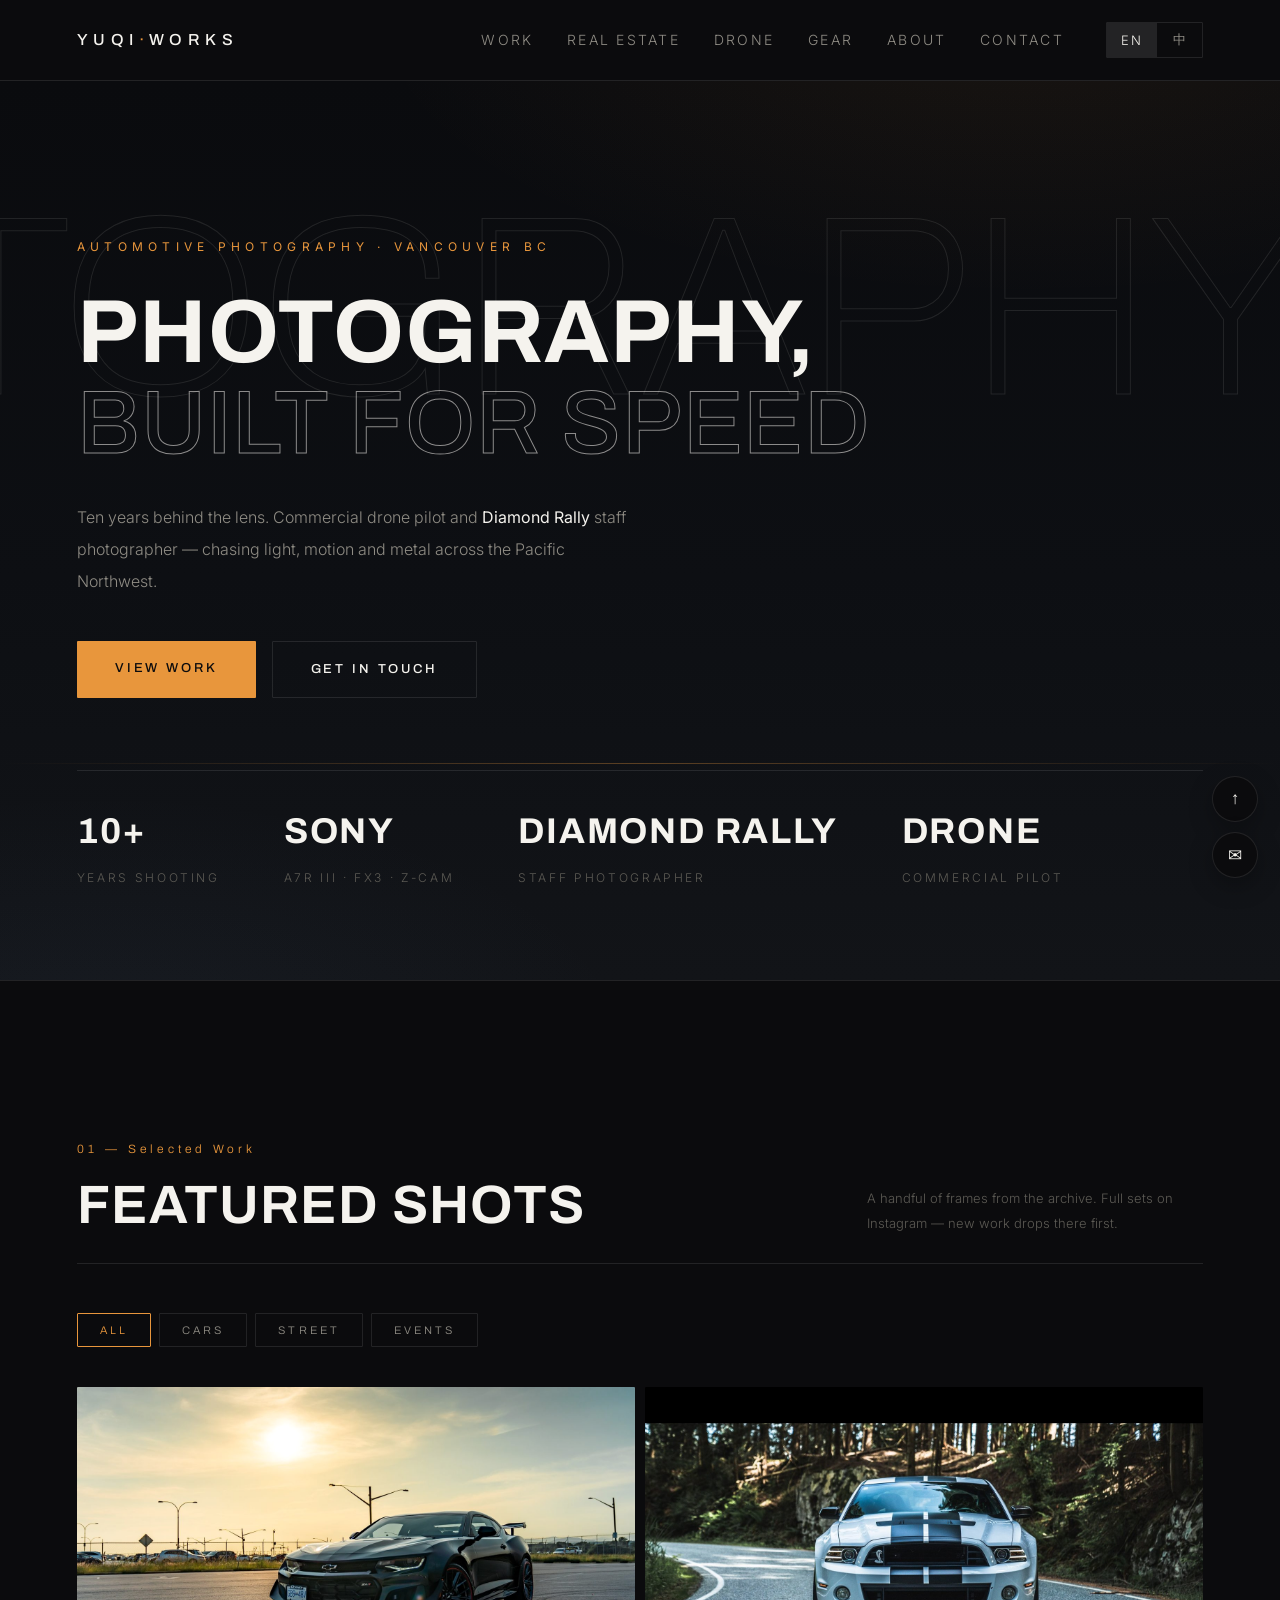
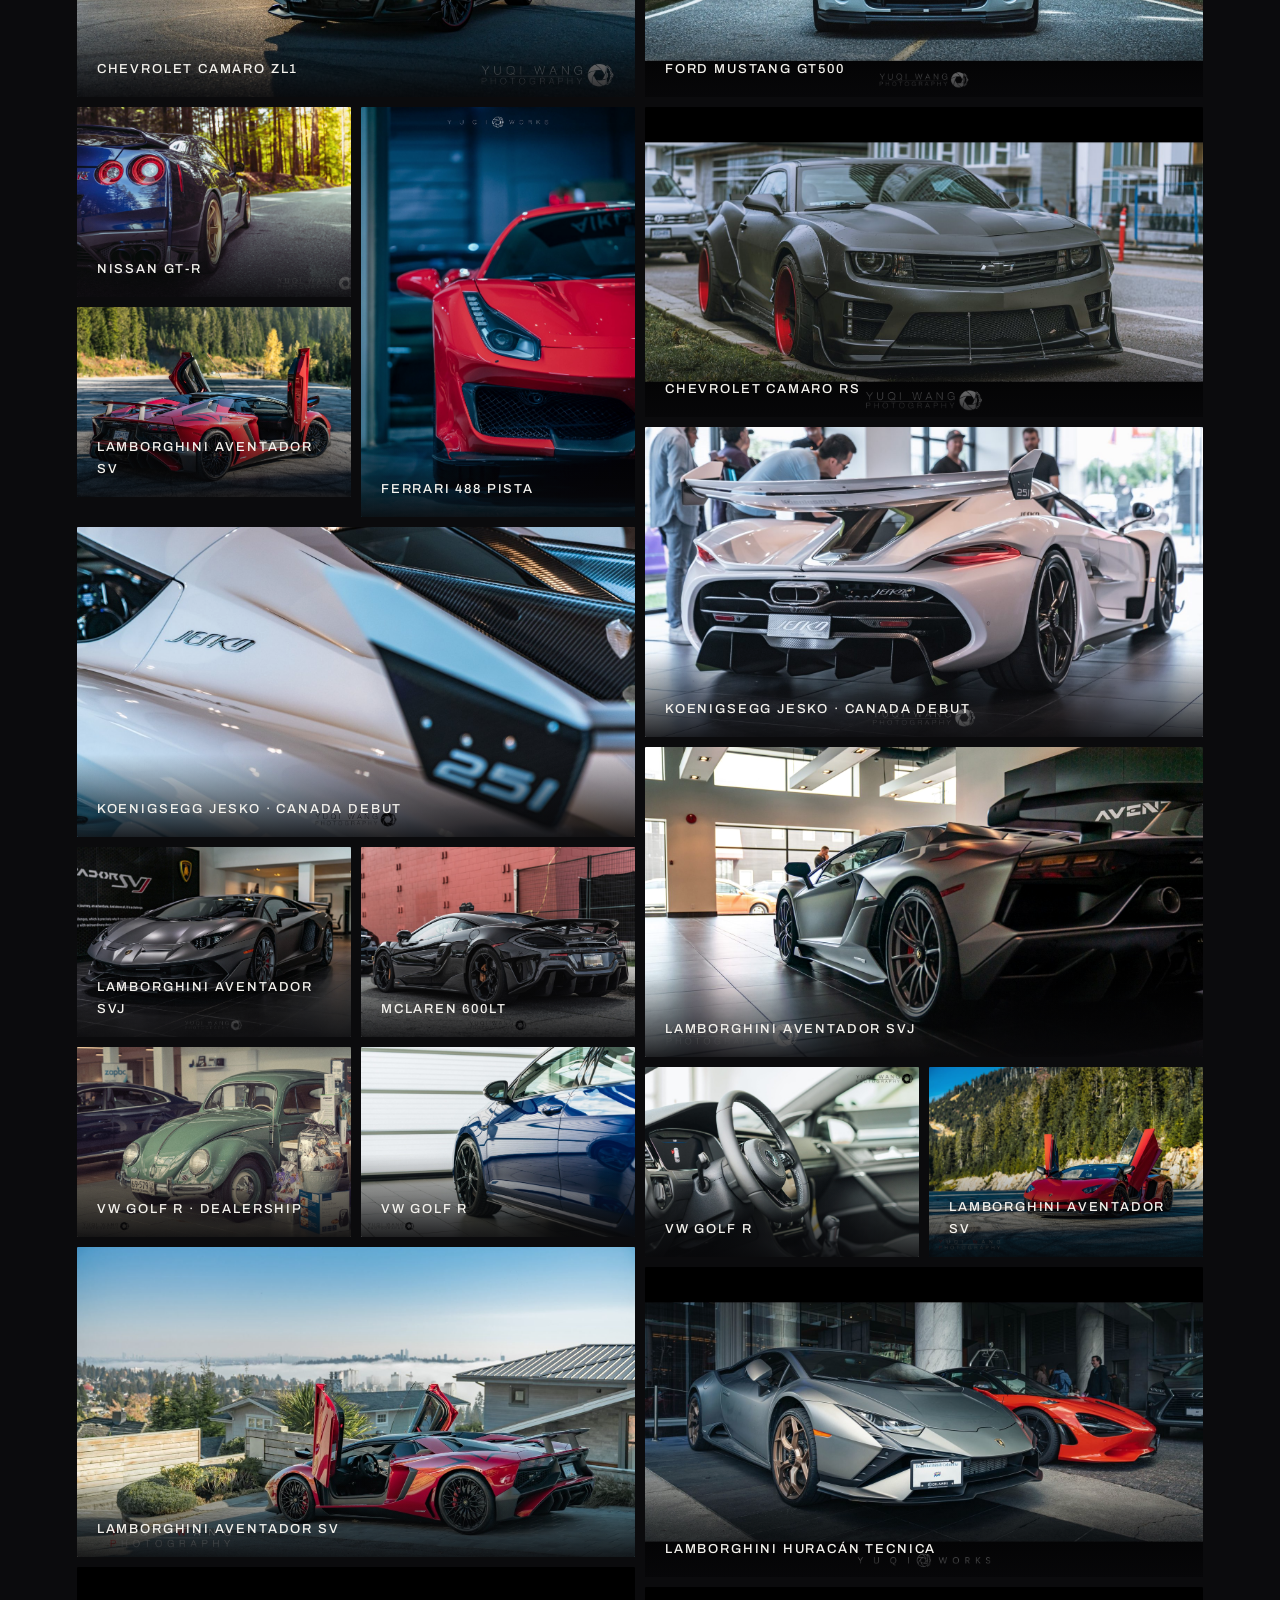
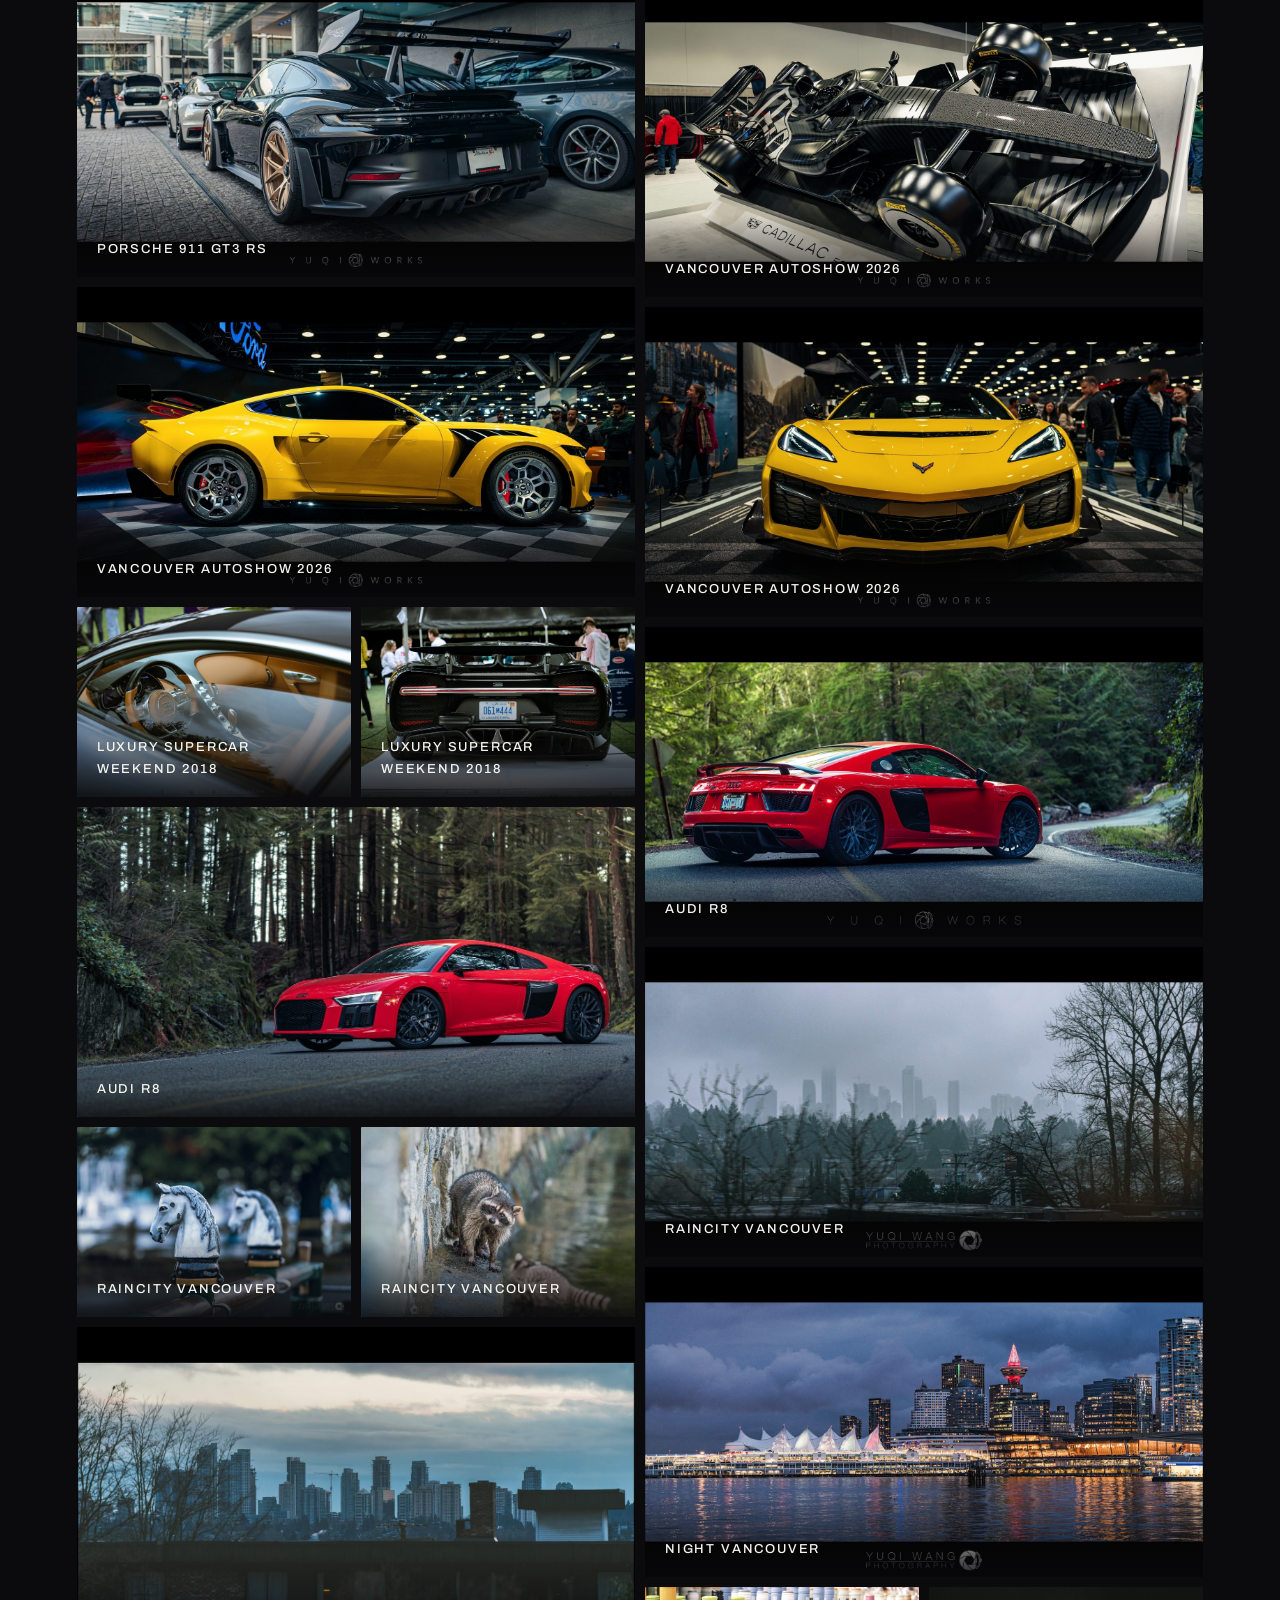
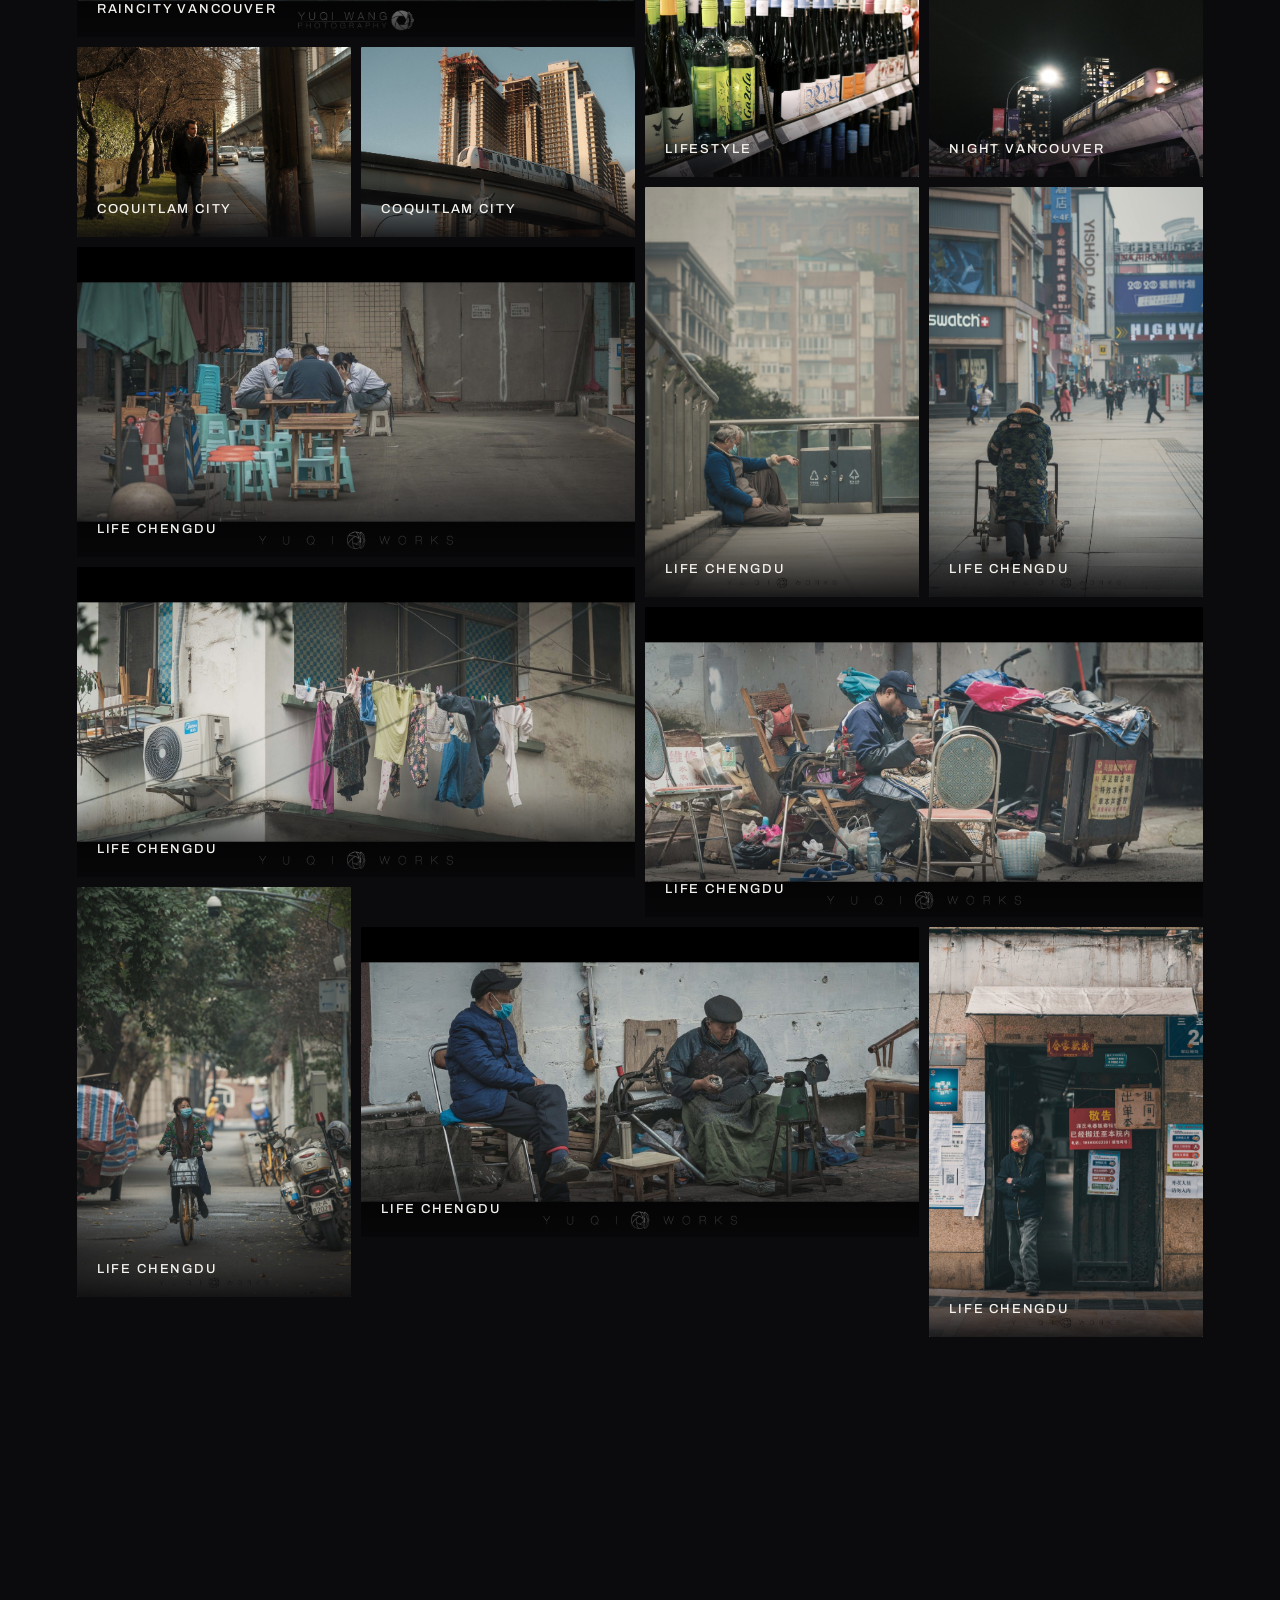
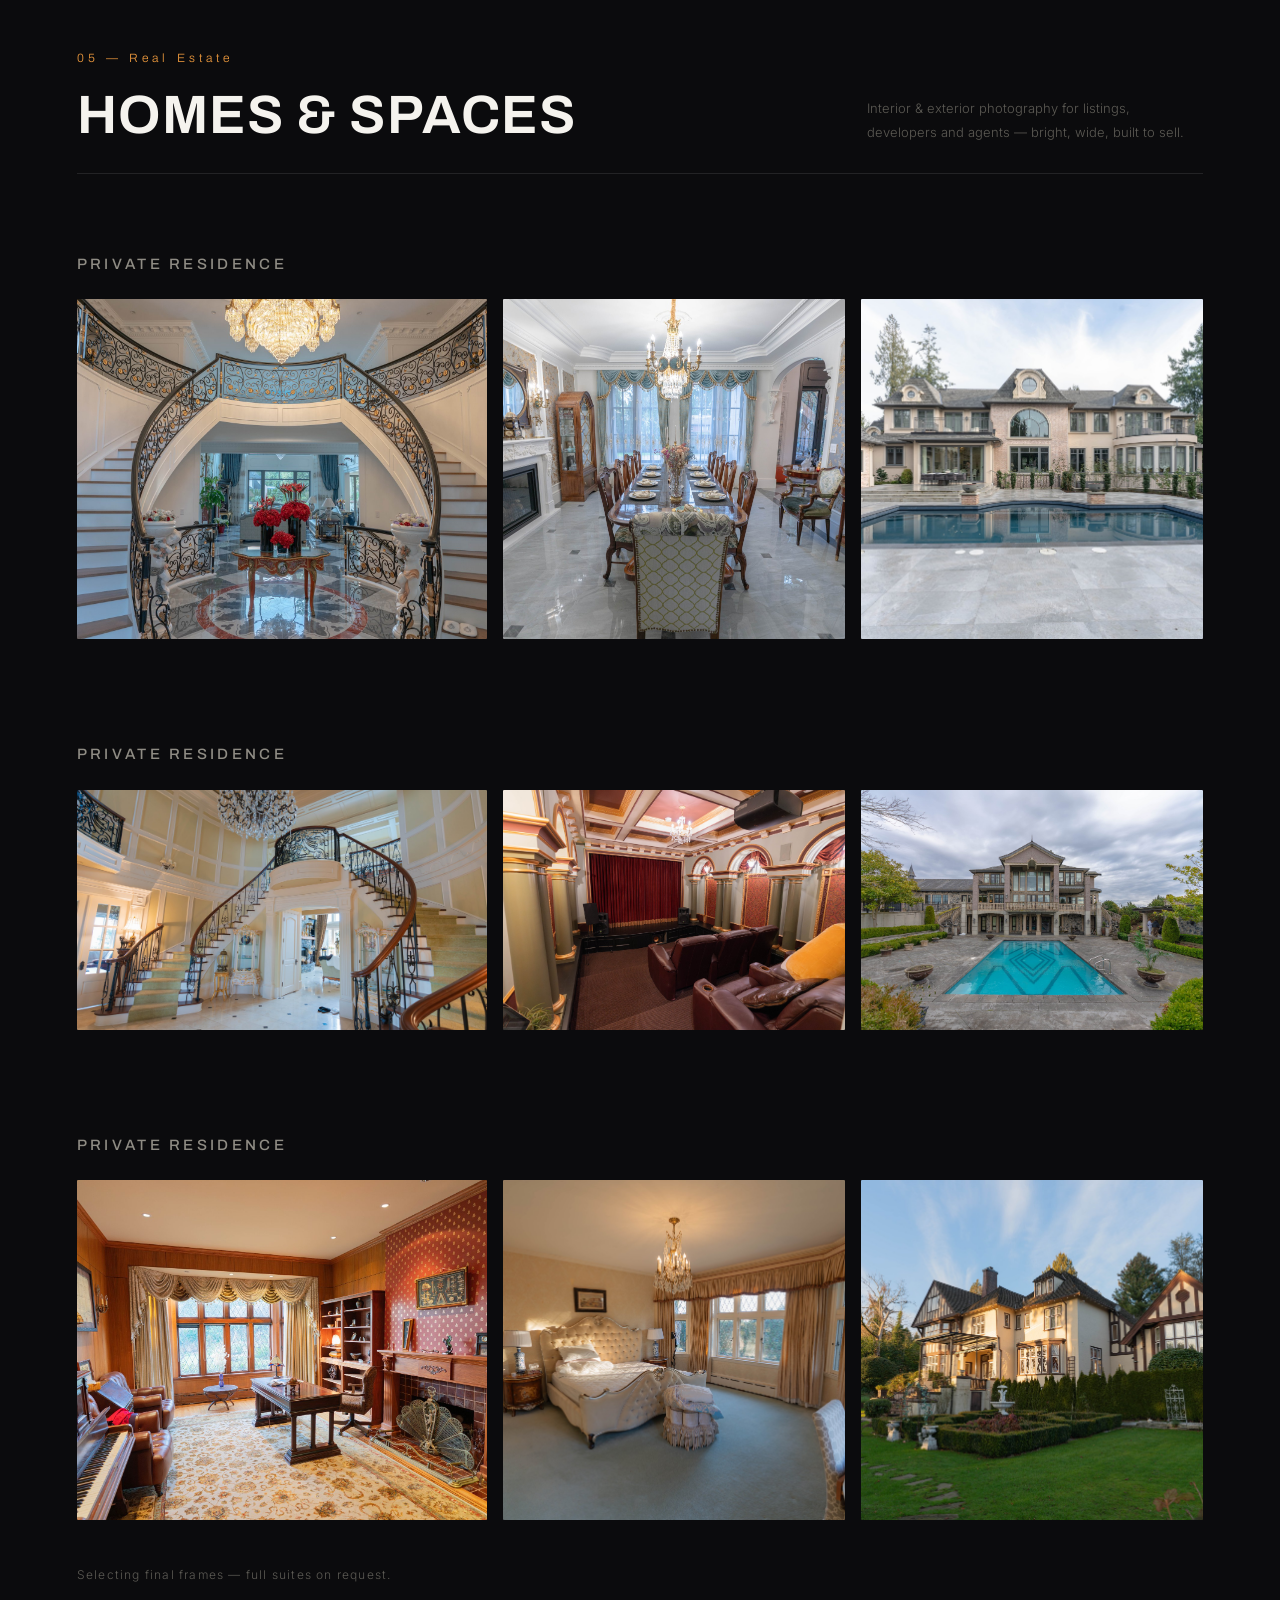
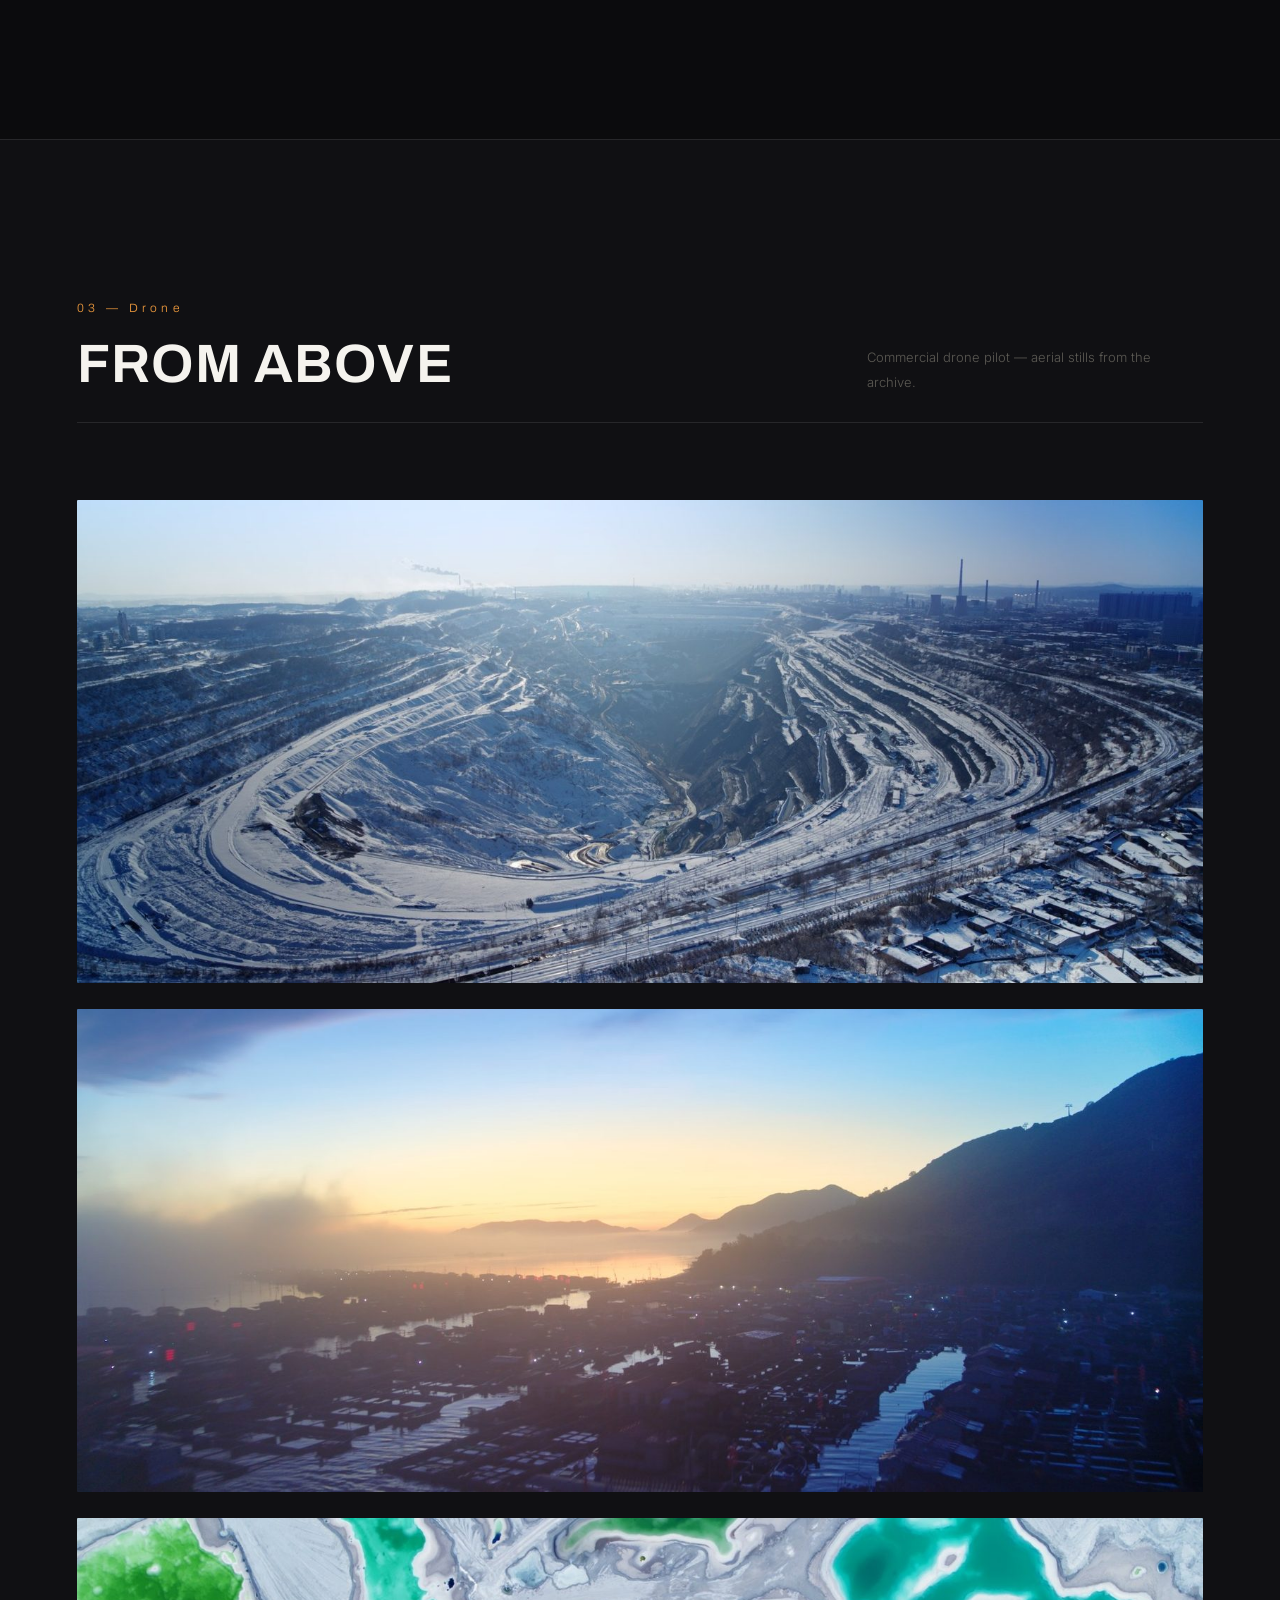
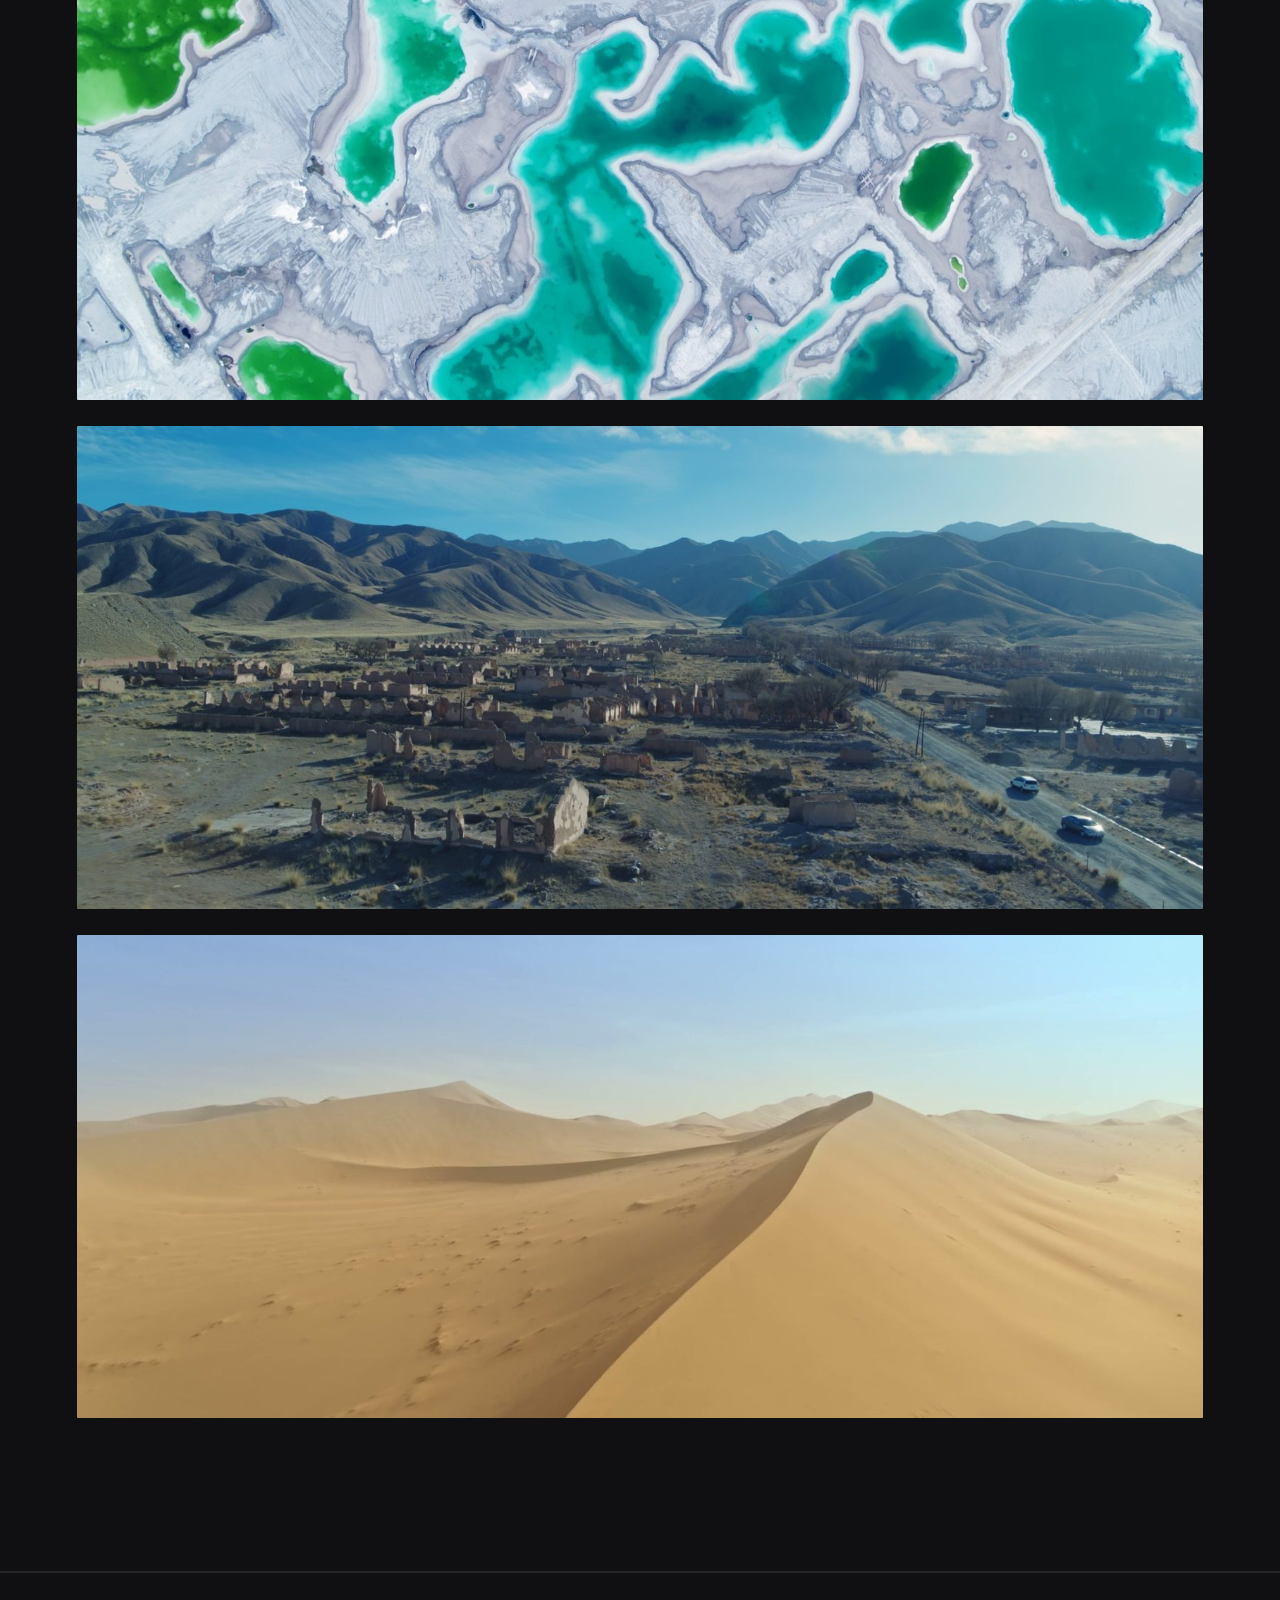
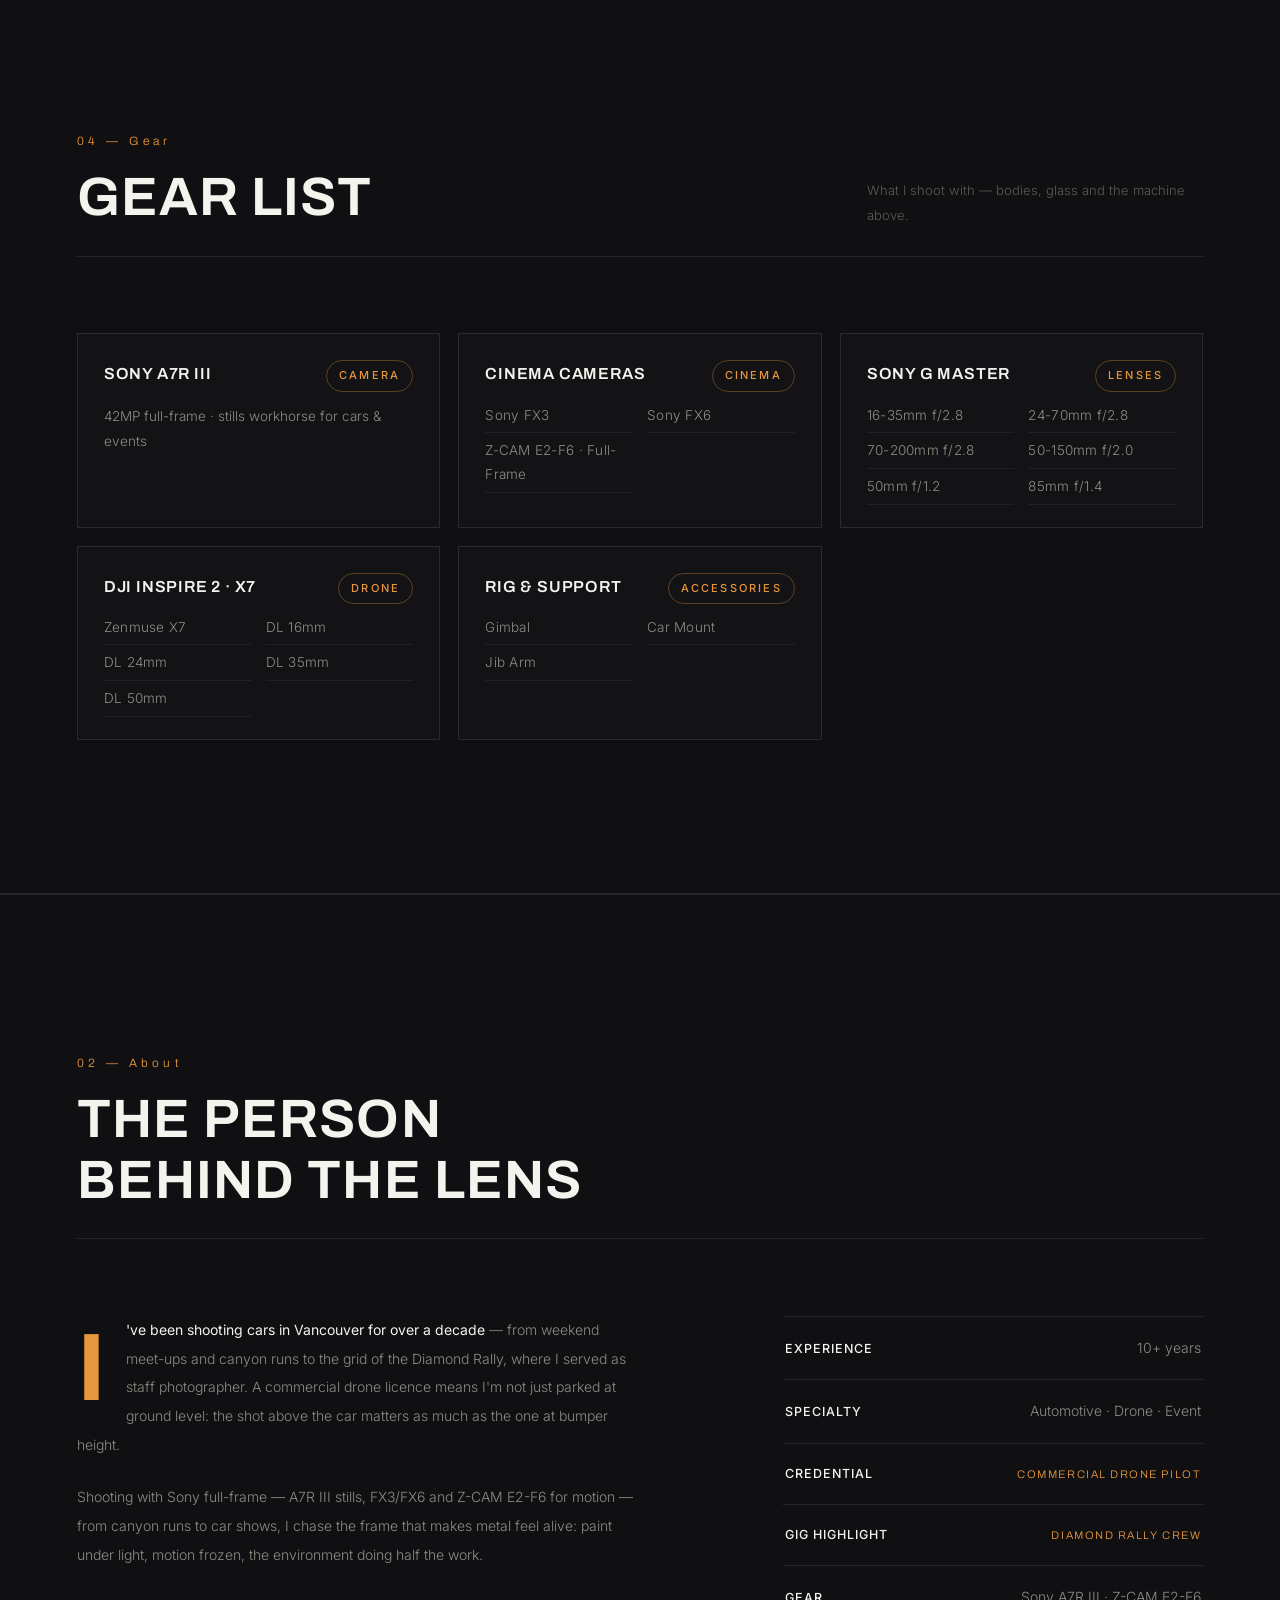
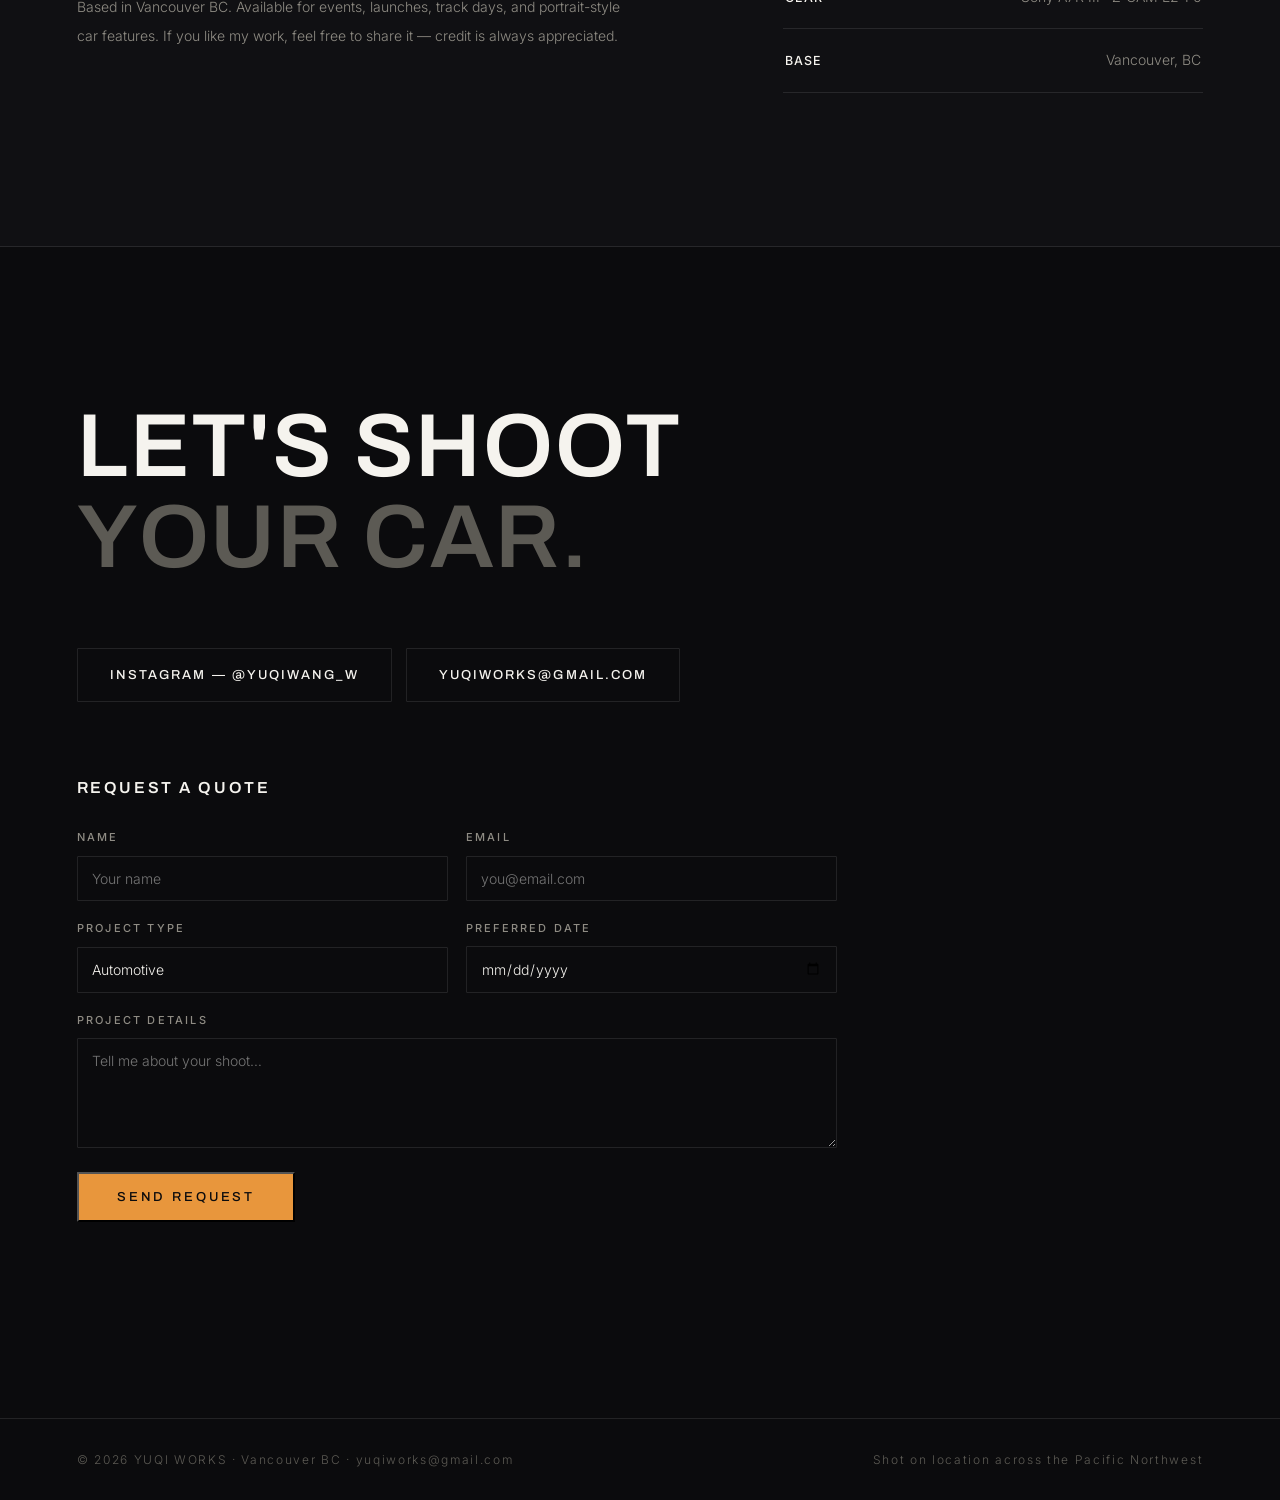
==== commit f686c6f1: "Perf+polish: compress 47 images (18.5MB->11.2MB), favicon set, og-image 1200x630, hreflang, custom 4" ====
--- a/index.html
+++ b/index.html
@@ -3,6 +3,12 @@
 <head>
 <meta charset="UTF-8">
 <meta name="viewport" content="width=device-width, initial-scale=1.0">
+<link rel="icon" type="image/svg+xml" href="/favicon.svg">
+<link rel="icon" type="image/png" sizes="32x32" href="/favicon.png">
+<link rel="apple-touch-icon" href="/apple-touch-icon.png">
+<link rel="alternate" hreflang="x-default" href="https://yuqi.works/">
+<link rel="alternate" hreflang="en" href="https://yuqi.works/">
+<link rel="alternate" hreflang="zh" href="https://yuqi.works/">
 <title>YUQI WORKS — Automotive Photography, Vancouver BC</title>
 <link rel="preconnect" href="https://fonts.googleapis.com">
 <link rel="preconnect" href="https://fonts.gstatic.com" crossorigin>
@@ -431,13 +437,15 @@
 <meta property="og:title" content="YUQI WORKS — Vancouver Automotive Photographer">
 <meta property="og:description" content="Car, street, real estate & aerial photography. Commercial drone pilot. Vancouver BC.">
 <meta property="og:url" content="https://yuqi.works/">
-<meta property="og:image" content="https://yuqi.works/photos/web/14.jpg">
+<meta property="og:image" content="https://yuqi.works/og-image.jpg">
+<meta property="og:image:width" content="1200">
+<meta property="og:image:height" content="630">
 <meta property="og:site_name" content="YUQI WORKS">
 <!-- Twitter -->
 <meta name="twitter:card" content="summary_large_image">
 <meta name="twitter:title" content="YUQI WORKS — Vancouver Automotive Photographer">
 <meta name="twitter:description" content="Car, street, real estate & aerial photography. Commercial drone pilot. Vancouver BC.">
-<meta name="twitter:image" content="https://yuqi.works/photos/web/14.jpg">
+<meta name="twitter:image" content="https://yuqi.works/og-image.jpg">
 <!-- JSON-LD Person / LocalBusiness -->
 <script type="application/ld+json">
 {
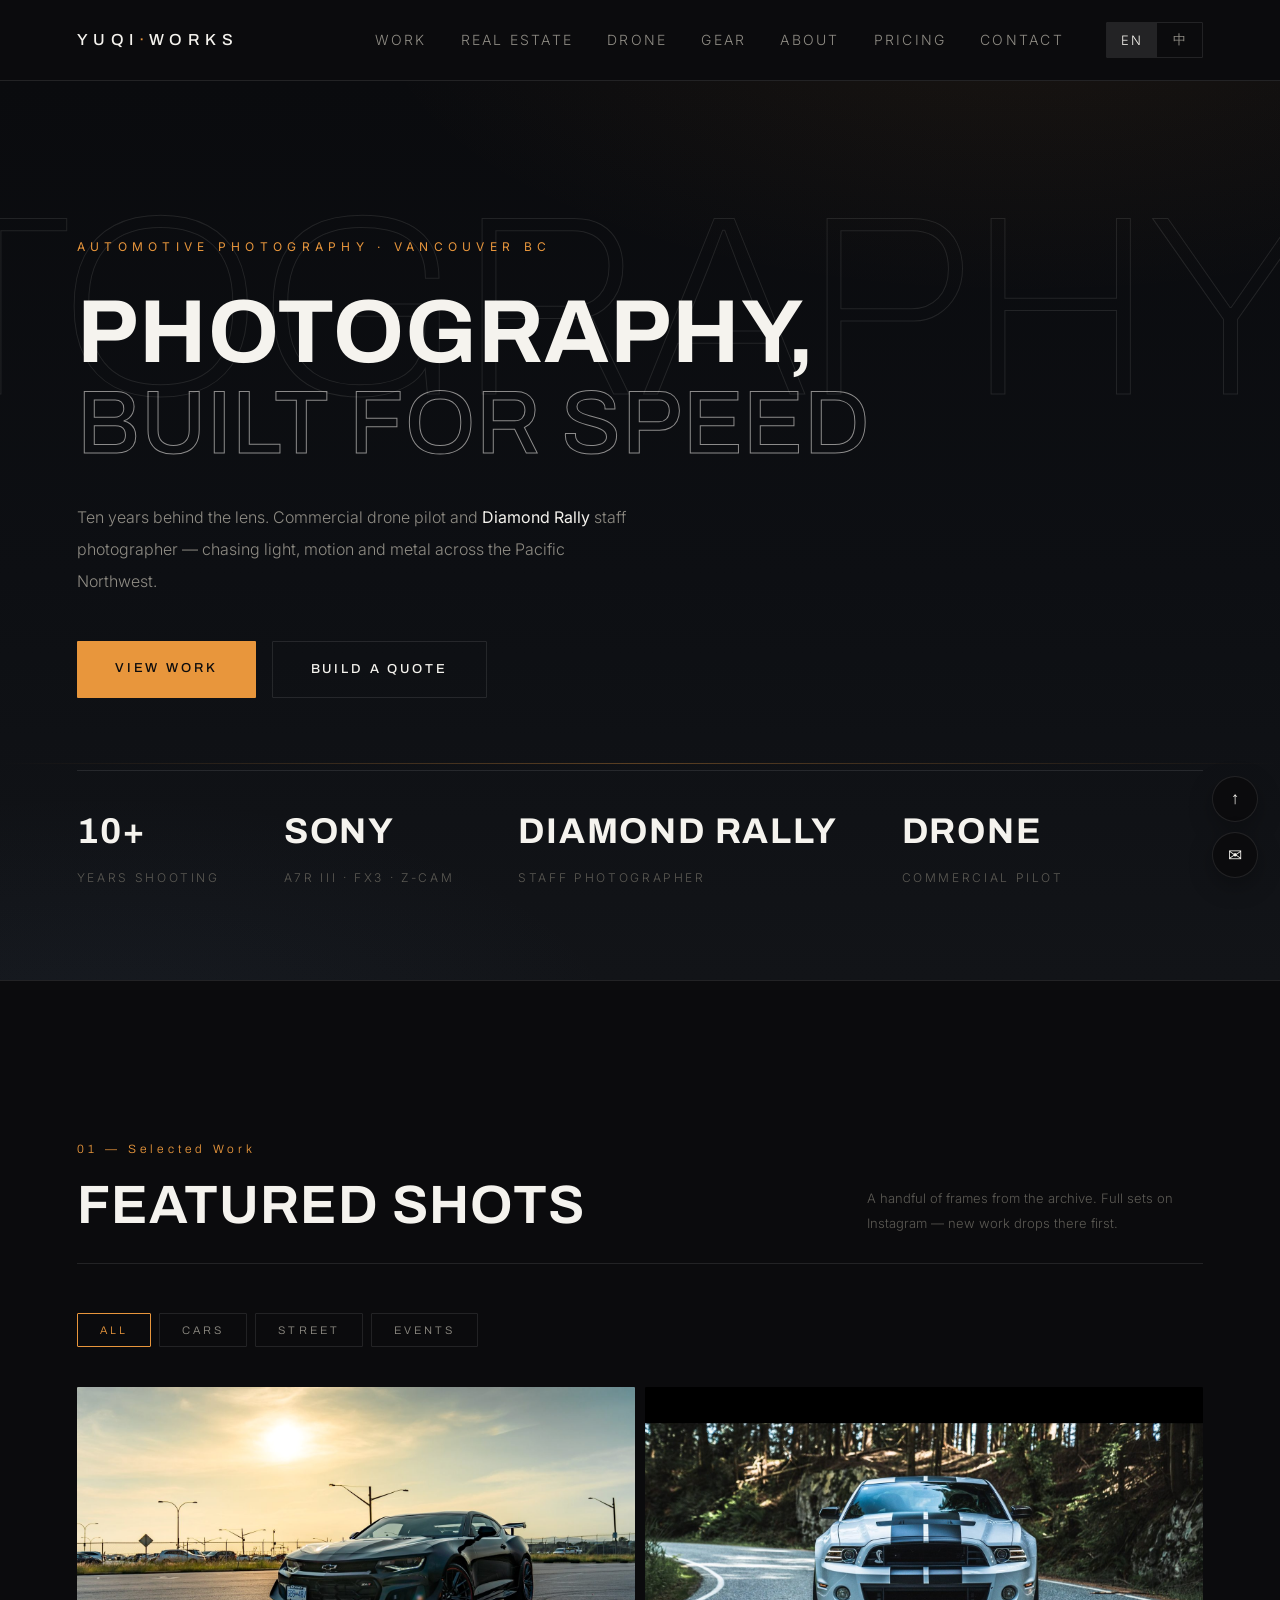
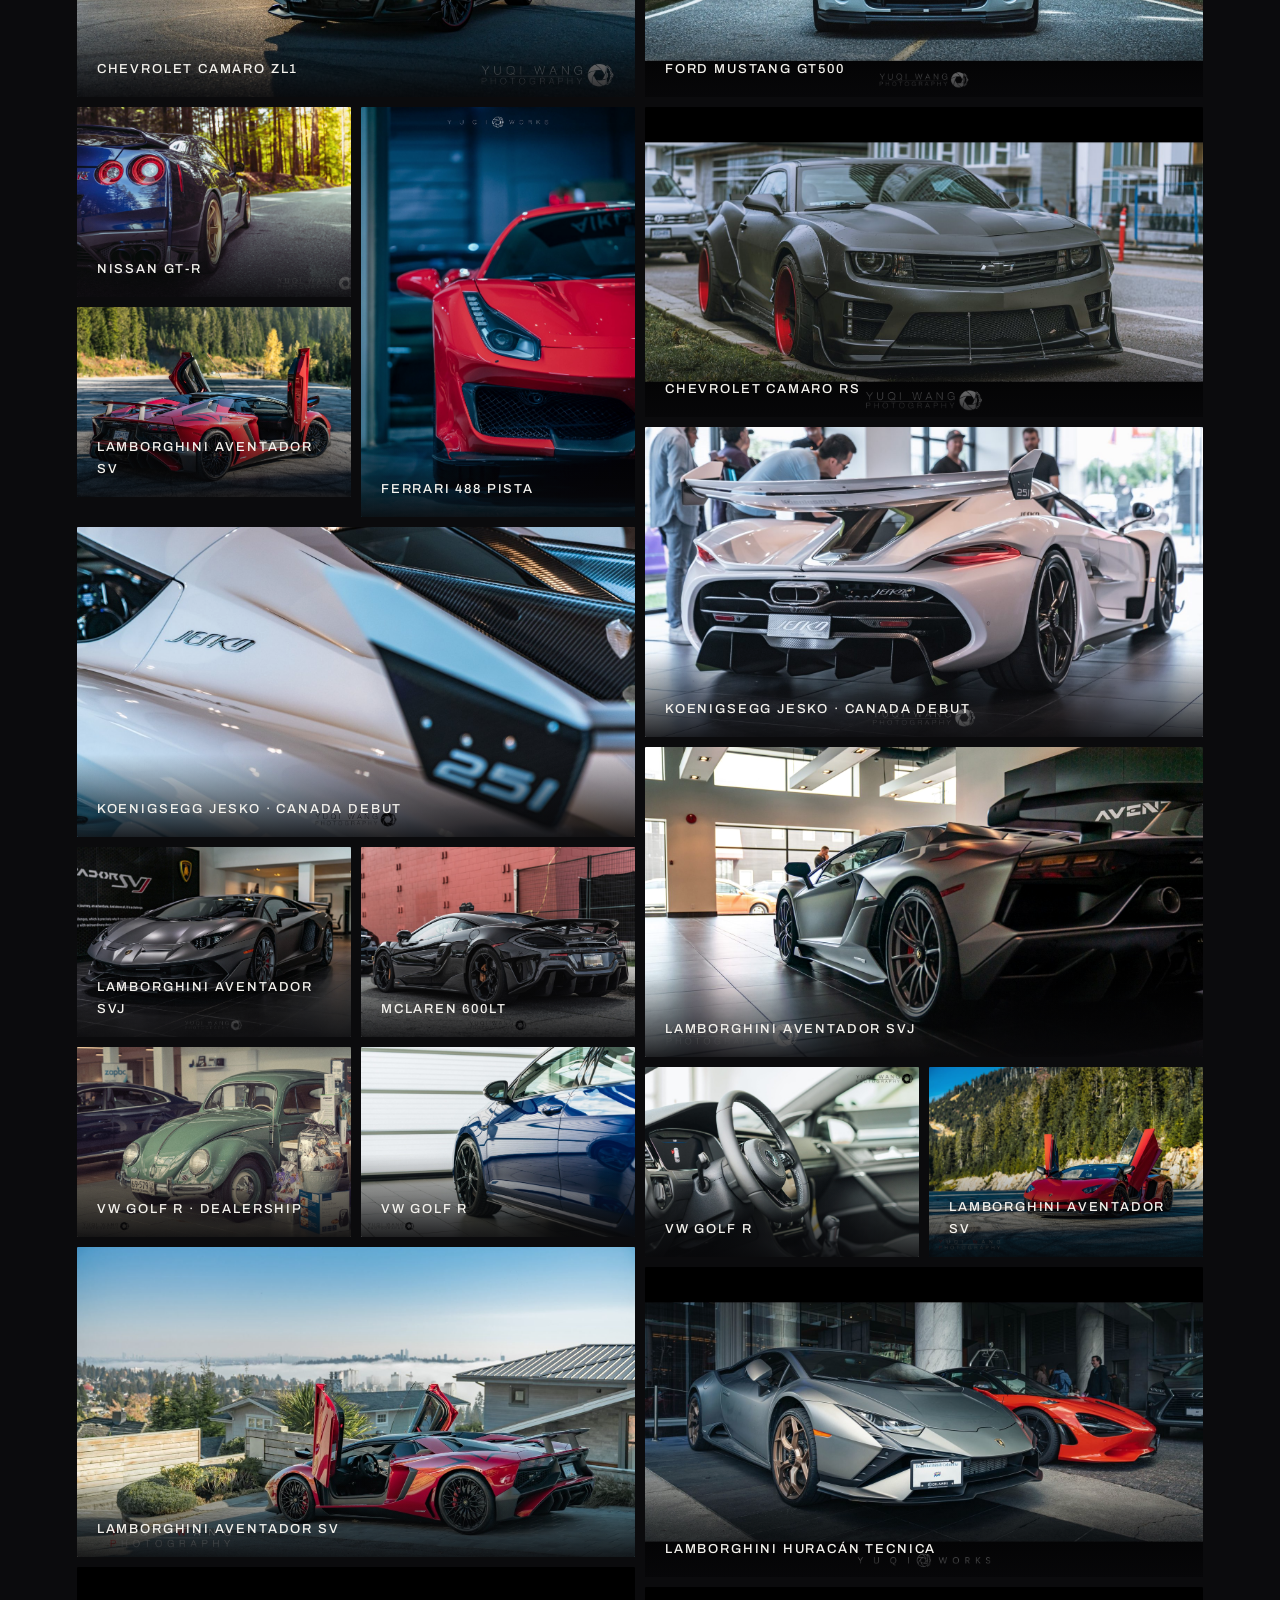
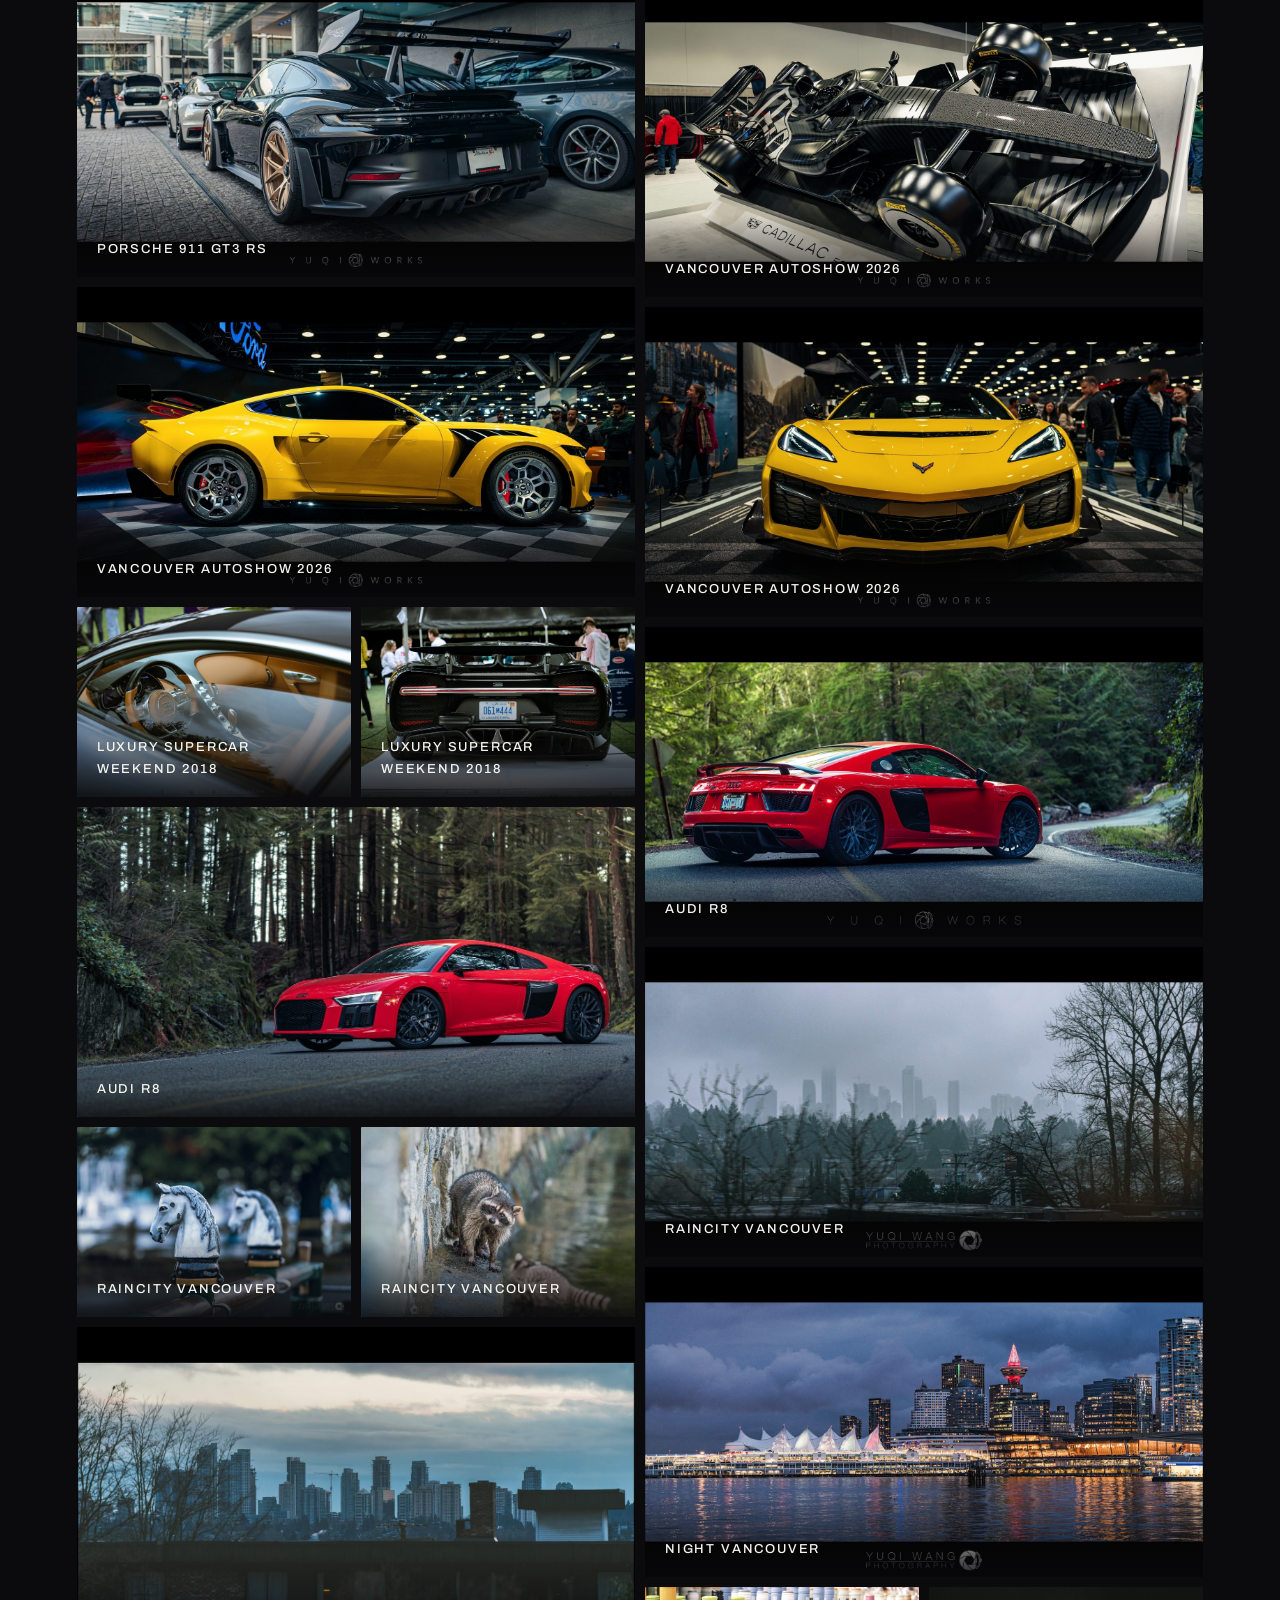
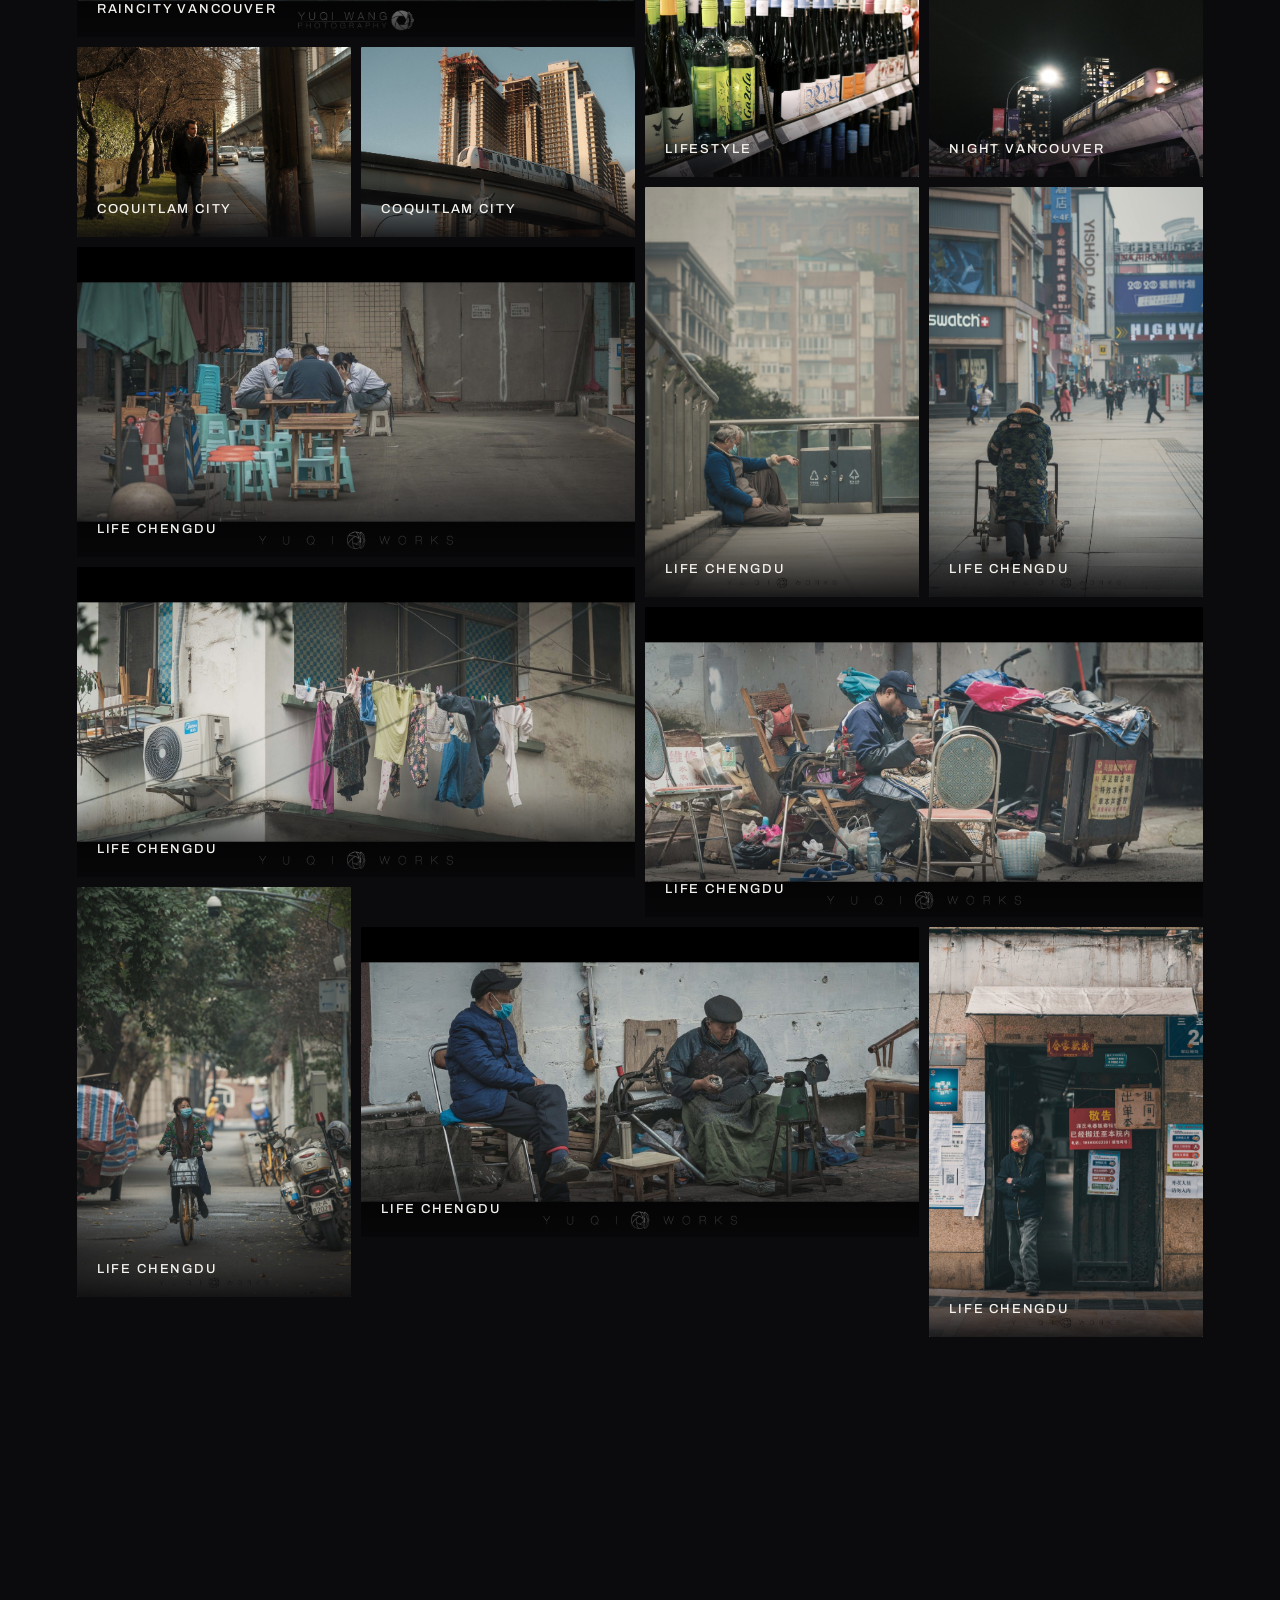
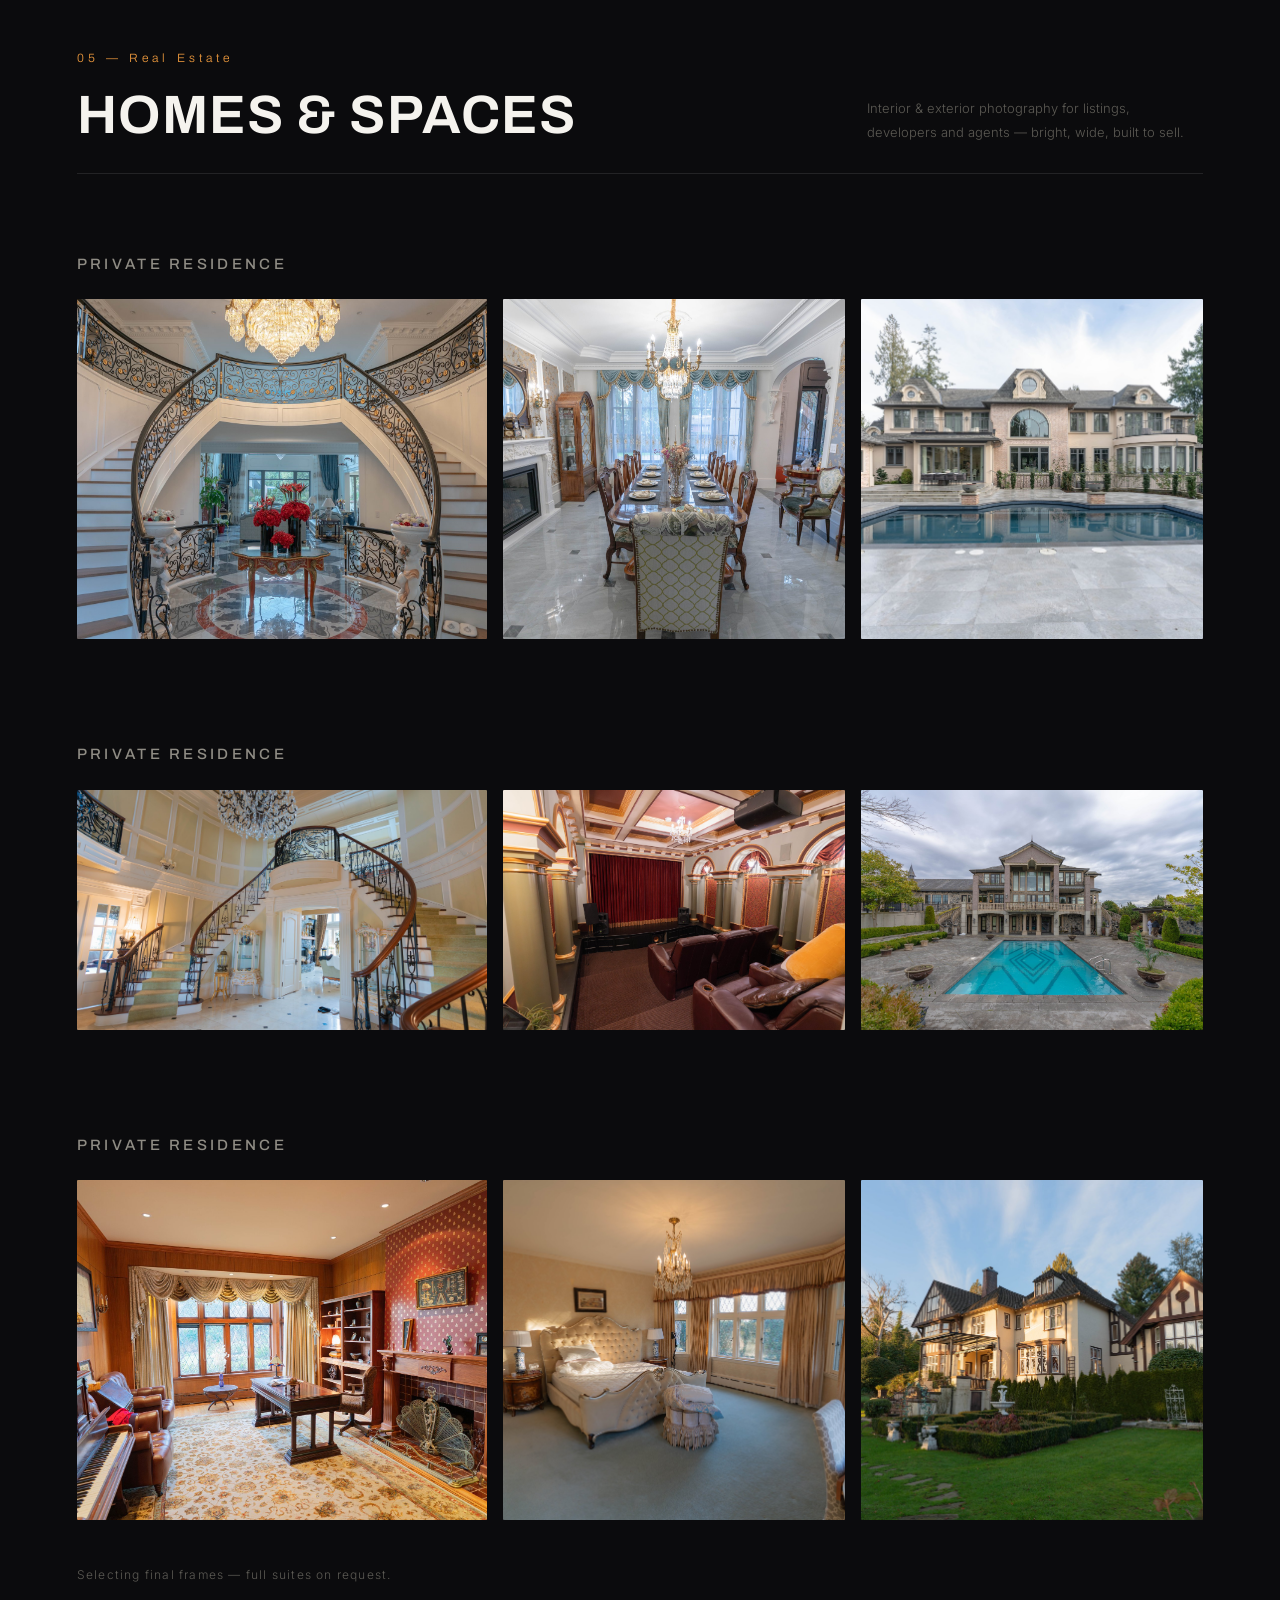
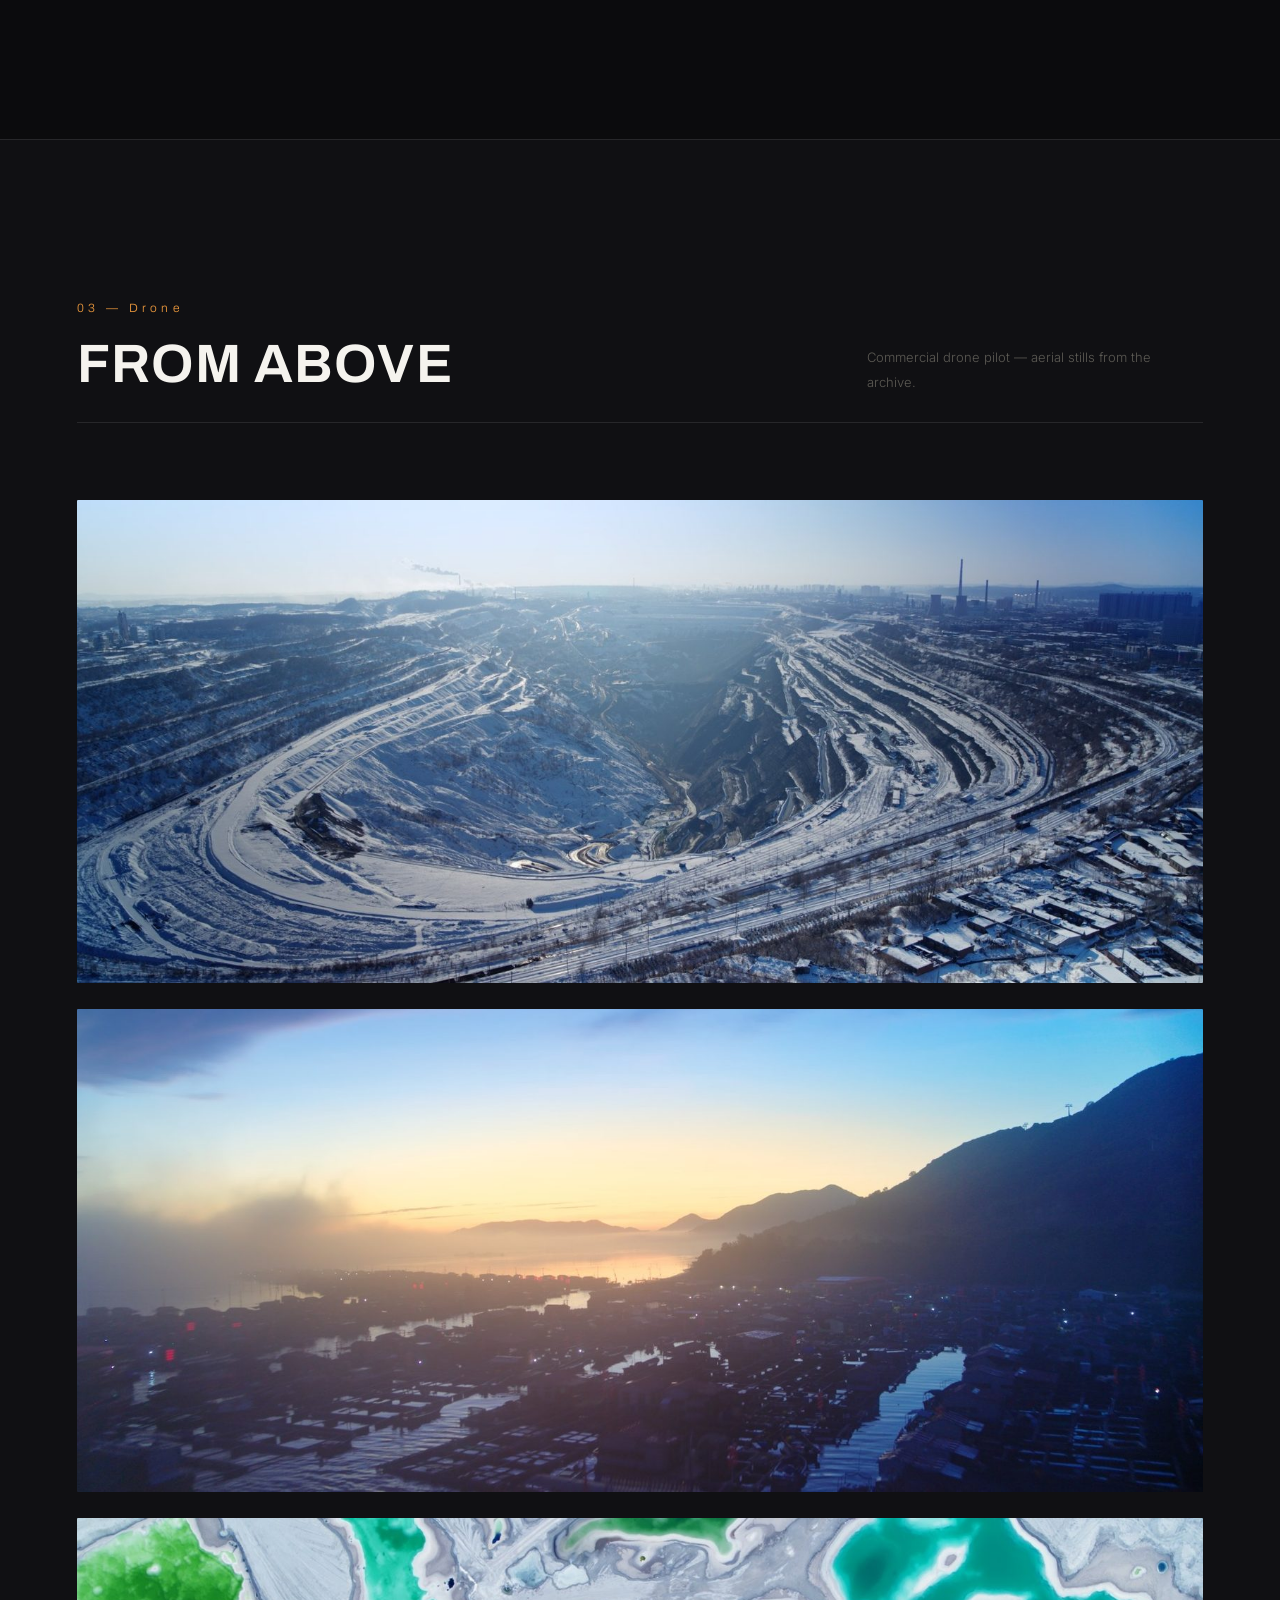
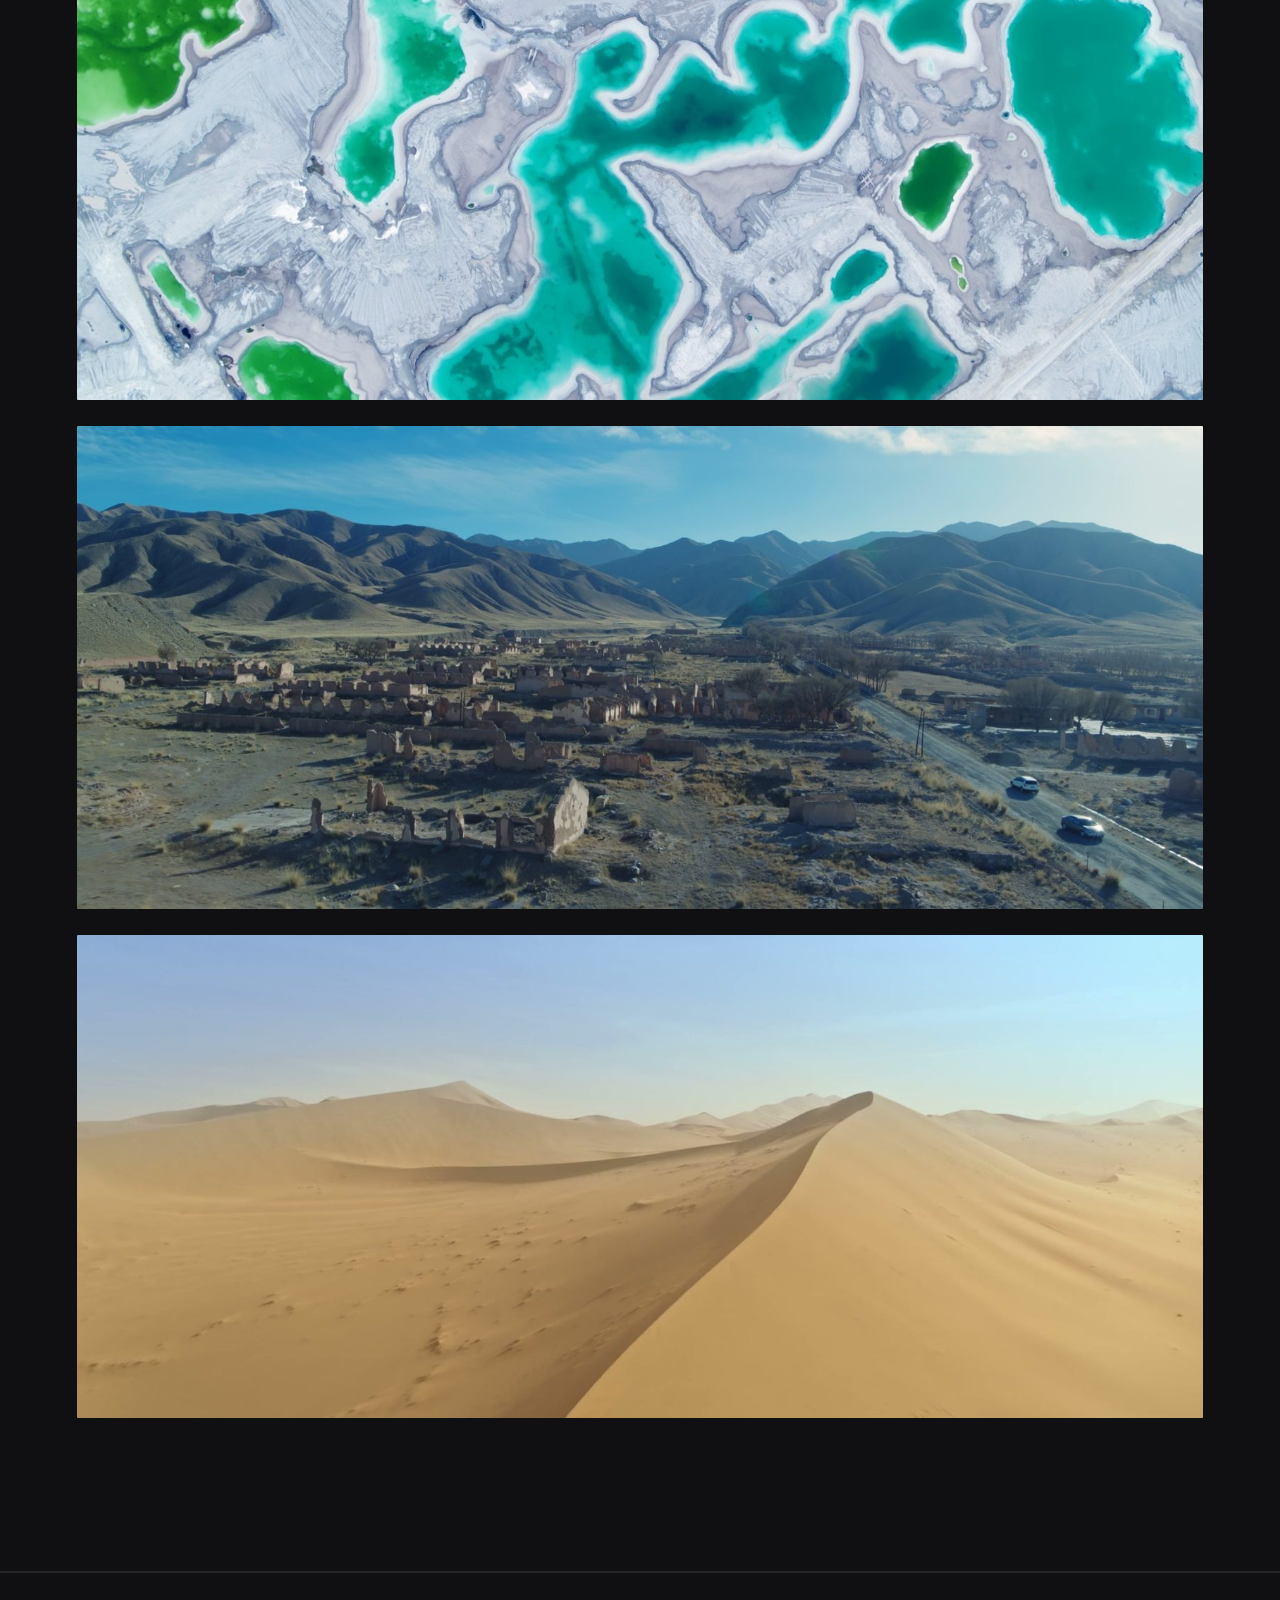
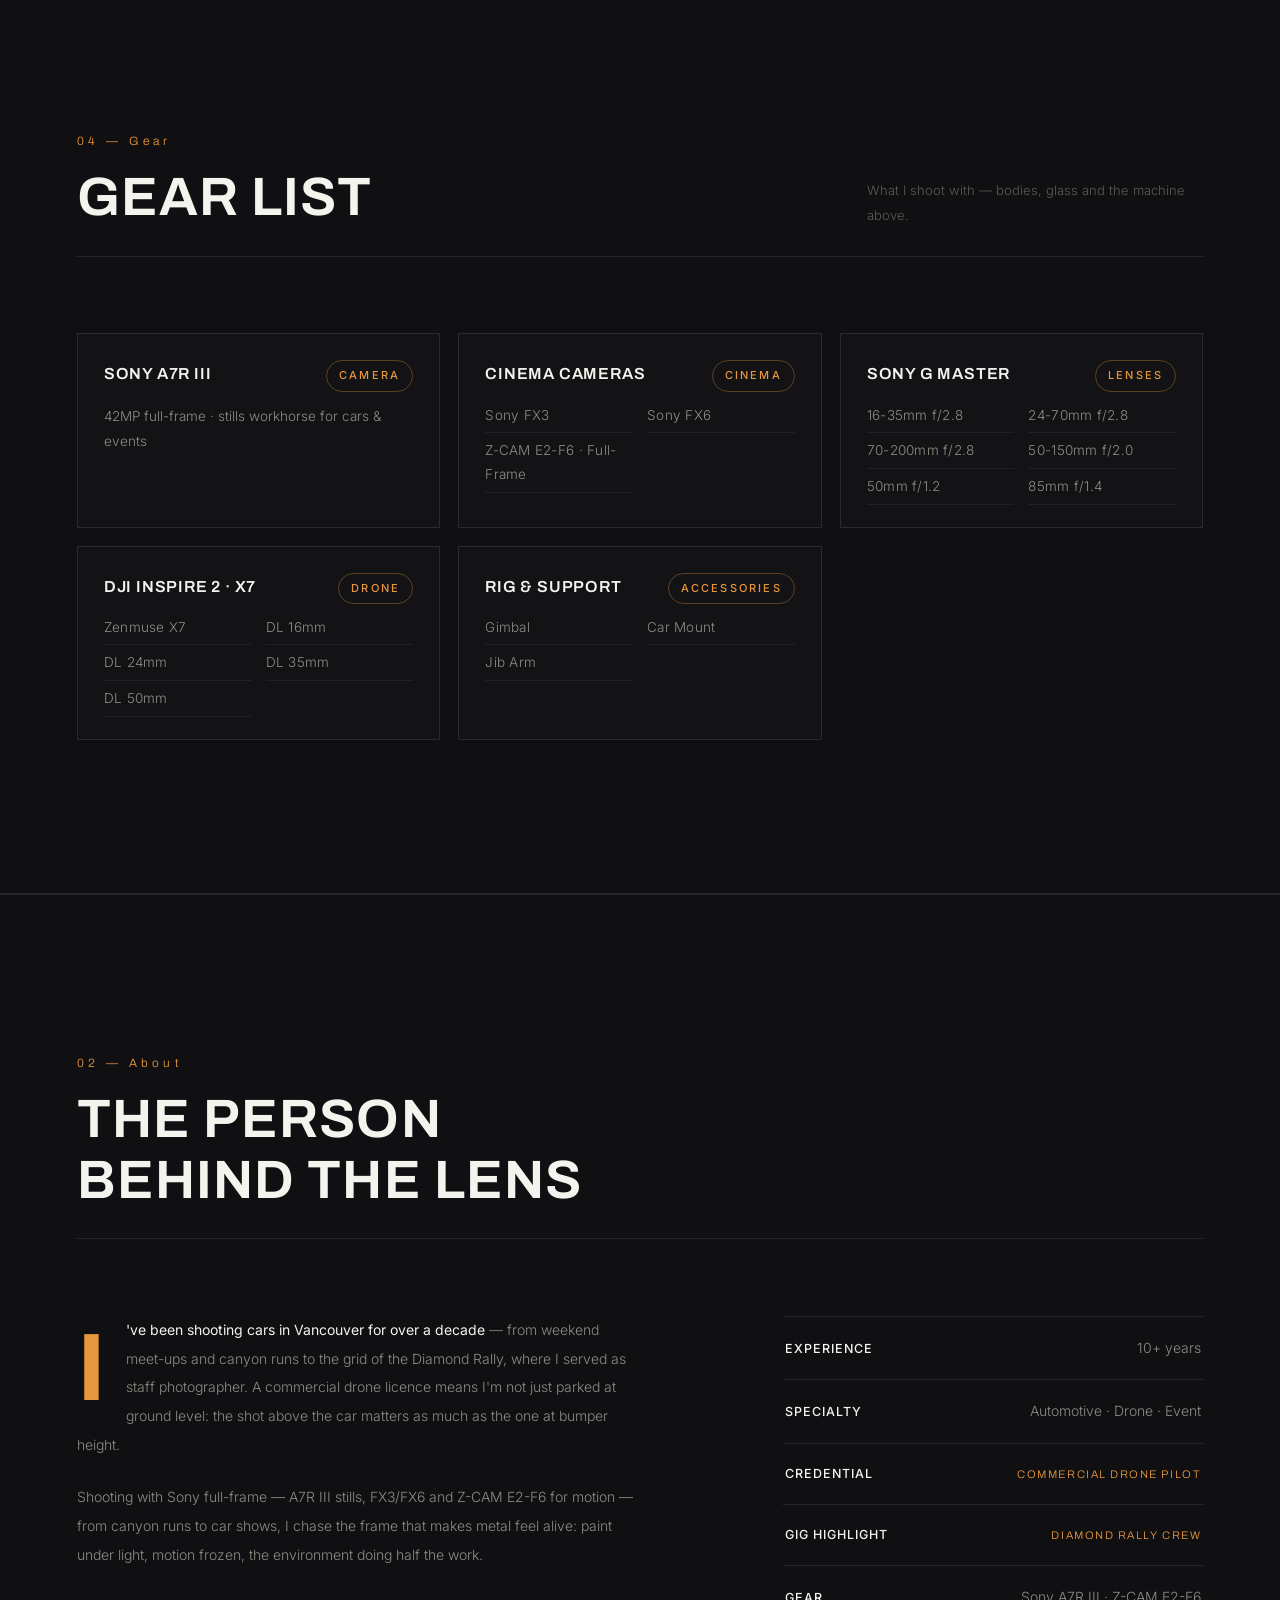
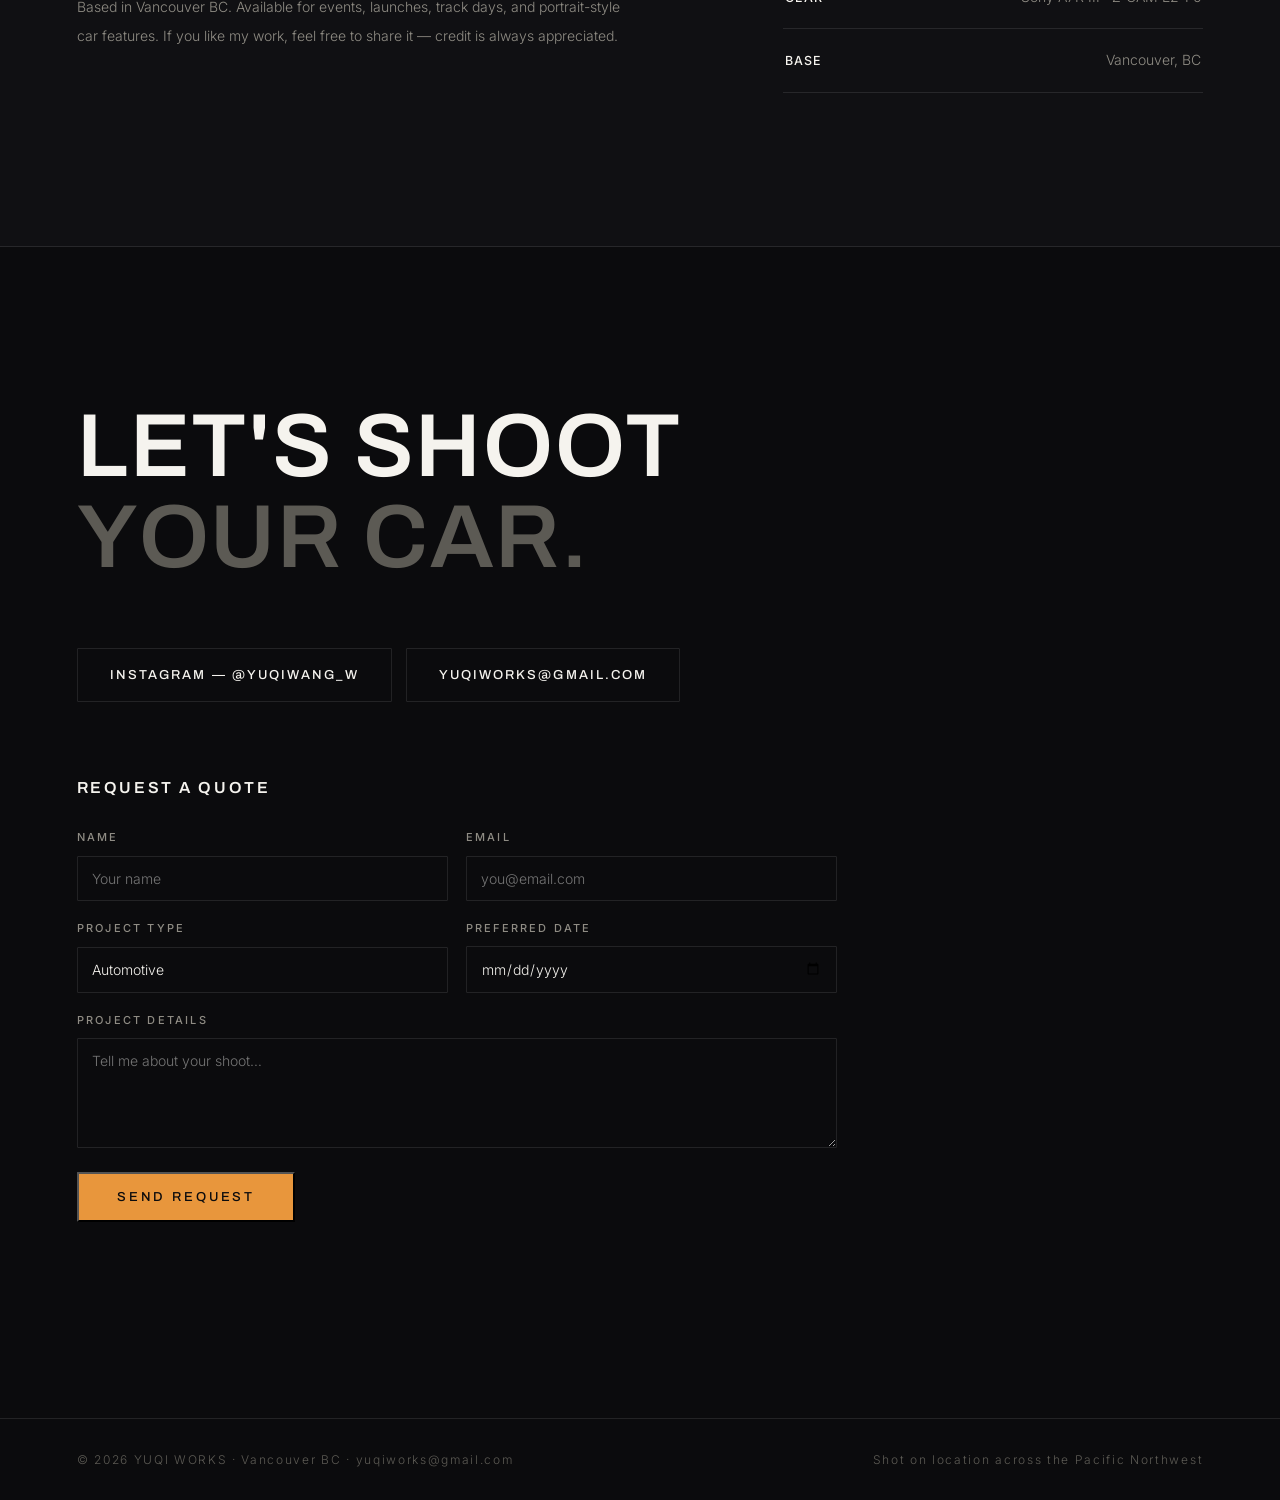
==== commit 392b61b9: "Add self-serve quote pages at /quote (automotive + real estate, EN/ZH) Static pages sharing the pric" ====
--- a/index.html
+++ b/index.html
@@ -474,6 +474,7 @@
     <a href="#drone" data-i18n="navDrone">Drone</a>
     <a href="#gear" data-i18n="navGear">Gear</a>
     <a href="#about" data-i18n="navAbout">About</a>
+    <a href="/quote/" data-i18n="navQuote">Pricing</a>
     <a href="#contact" data-i18n="navContact">Contact</a>
     <div class="lang" role="group" aria-label="Language">
       <button data-lang="en" aria-pressed="true">EN</button>
@@ -499,7 +500,7 @@
     </p>
     <div class="cta-row">
       <a class="btn btn-solid" href="#work" data-i18n="ctaWork">View Work</a>
-      <a class="btn btn-ghost" href="#contact" data-i18n="ctaContact">Get in Touch</a>
+      <a class="btn btn-ghost" href="/quote/" data-i18n="ctaQuote">Build a Quote</a>
     </div>
     <div class="hero-facts">
       <div class="fact"><b data-i18n="f1v">10+</b><span data-i18n="f1k">Years Shooting</span></div>
@@ -918,7 +919,7 @@
 /* ============ i18n ============ */
 const I18N = {
   en: {
-    navWork:"Work", navRe:"Real Estate", navDrone:"Drone", navGear:"Gear", navAbout:"About", navContact:"Contact", fAll:"All", fCar:"Cars", fStreet:"Street", fEvent:"Events",
+    navWork:"Work", navRe:"Real Estate", navDrone:"Drone", navGear:"Gear", navAbout:"About", navQuote:"Pricing", navContact:"Contact", ctaQuote:"Build a Quote", fAll:"All", fCar:"Cars", fStreet:"Street", fEvent:"Events",
     reNo:"05 — Real Estate", reTitle:"Homes & Spaces", reDesc:"Interior & exterior photography for listings, developers and agents — bright, wide, built to sell.", reNote:"Selecting final frames — full suites on request.",
     droneNo:"03 — Drone", droneTitle:"From Above", droneDesc:"Commercial drone pilot — aerial stills from the archive.", droneV1t:"Pandapix Drone Reel",
     gearNo:"04 — Gear", gearTitle:"Gear List", gearDesc:"What I shoot with — bodies, glass and the machine above.", gearTag1:"Camera", gearTag2:"Cinema", gearC1:"Cinema Cameras", gearTag3:"Lenses", gearTag4:"Drone", gearTag5:"Accessories", gearA1:"Rig & Support", gearD1:"42MP full-frame · stills workhorse for cars & events", gearD2:"Full-frame cinema cameras · video & aerial work", fAll:"All", fCar:"Cars", fStreet:"Street", fEvent:"Events",
@@ -989,7 +990,7 @@
     mailCta:"yuqiworks@gmail.com", quoteTitle:"Request a Quote", quoteName:"Name", quoteEmail:"Email", quoteType:"Project Type", quoteDate:"Preferred Date", quoteMsg:"Project Details", quoteSend:"Send Request", footNote:"Shot on location across the Pacific Northwest", lbHint:"Gallery"
   },
   zh: {
-    navWork:"作品", navRe:"房产", navDrone:"航拍", navGear:"器材", navAbout:"关于", navContact:"联系", fAll:"全部", fCar:"汽车", fStreet:"街头", fEvent:"活动",
+    navWork:"作品", navRe:"房产", navDrone:"航拍", navGear:"器材", navAbout:"关于", navQuote:"报价", navContact:"联系", ctaQuote:"生成报价", fAll:"全部", fCar:"汽车", fStreet:"街头", fEvent:"活动",
     reNo:"05 — 房产", reTitle:"住宅与空间", reDesc:"为房源、开发商与经纪公司拍摄的内外景——明亮、开阔、为成交而生。", reNote:"最终成片筛选中——完整套系可索取。",
     droneNo:"03 — 航拍", droneTitle:"俯瞰风景", droneDesc:"商业无人机执照飞手 — 档案航拍画面。", droneV1t:"Pandapix 无人机卷",
     gearNo:"04 — 器材", gearTitle:"器材清单", gearDesc:"我使用的拍摄设备——机身、镜头与天空之上的机器。", gearTag1:"相机", gearTag2:"视频机", gearC1:"电影机", gearTag3:"镜头", gearTag4:"无人机", gearTag5:"配件", gearA1:"辅助设备", gearD1:"4200 万像素全画幅 · 照片主力（汽车与活动）", gearD2:"全画幅电影机 · 视频与航拍", fAll:"全部", fCar:"汽车", fStreet:"街头", fEvent:"活动",
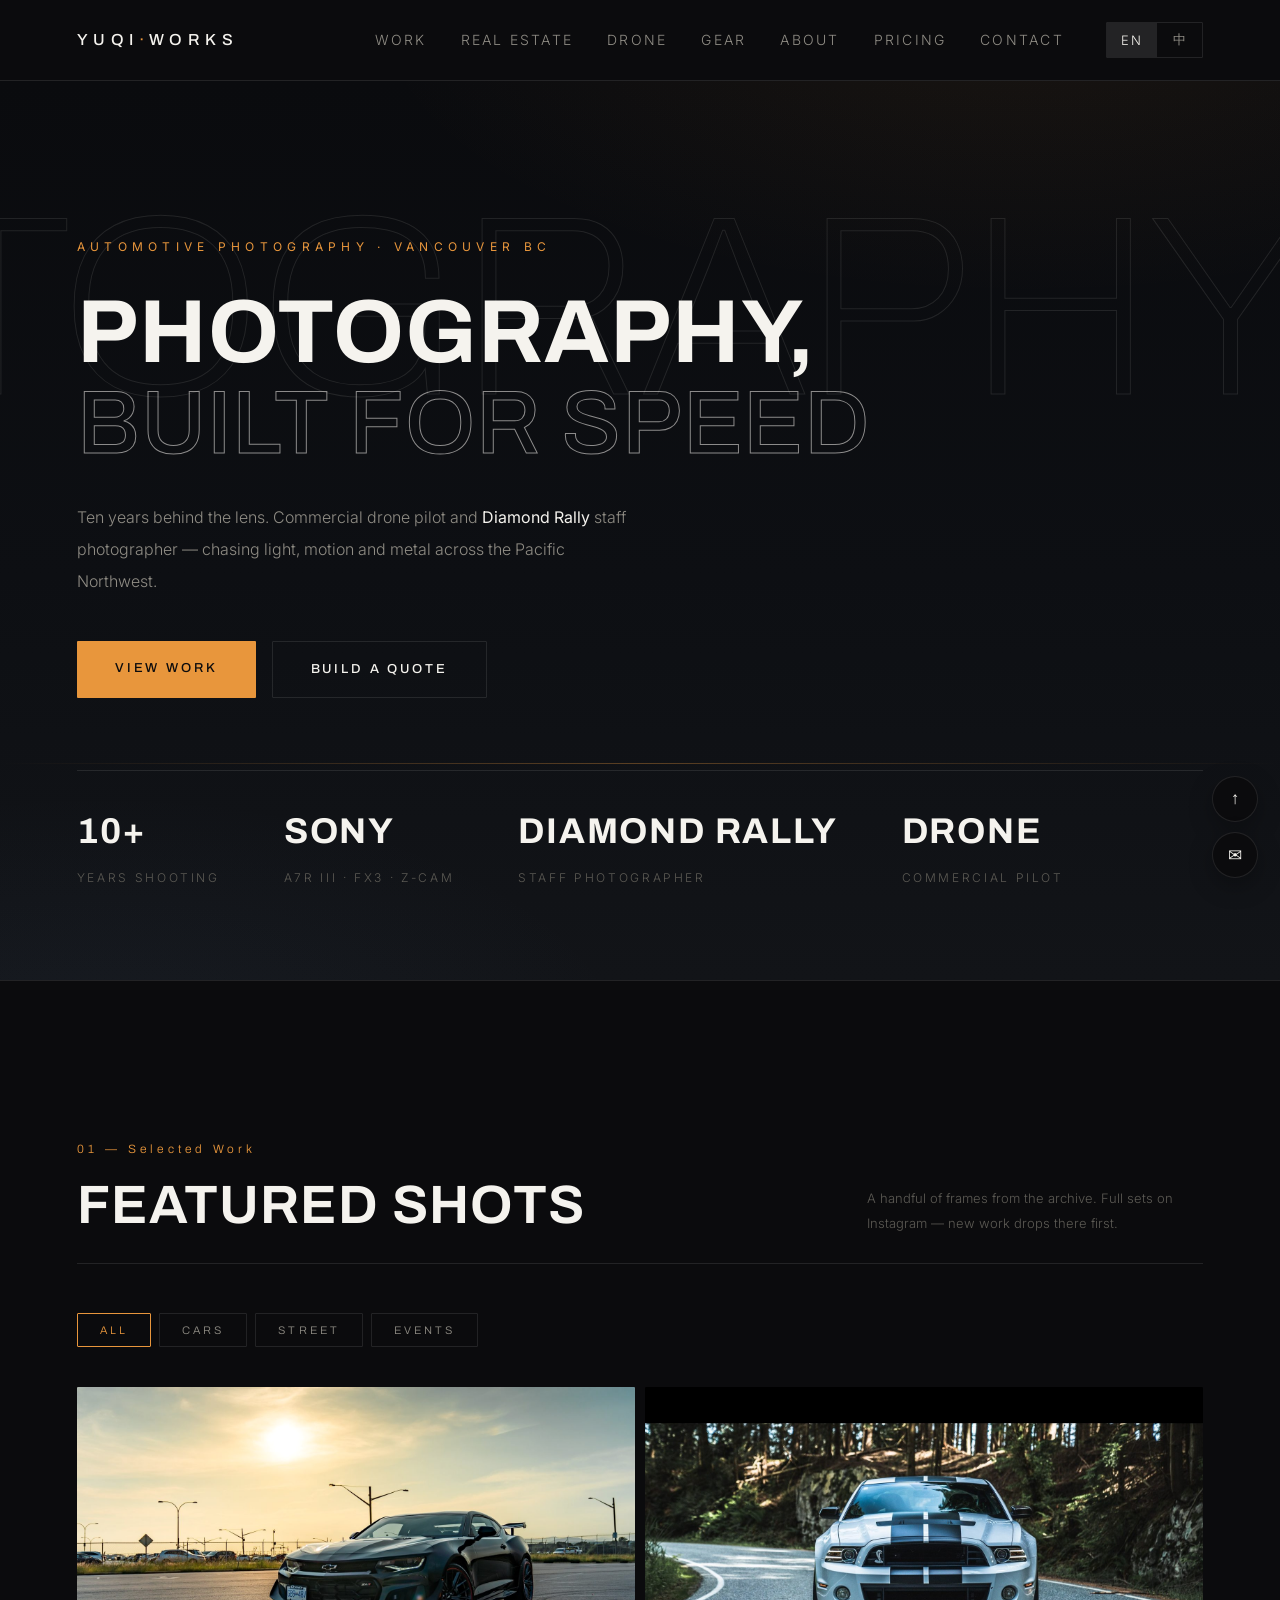
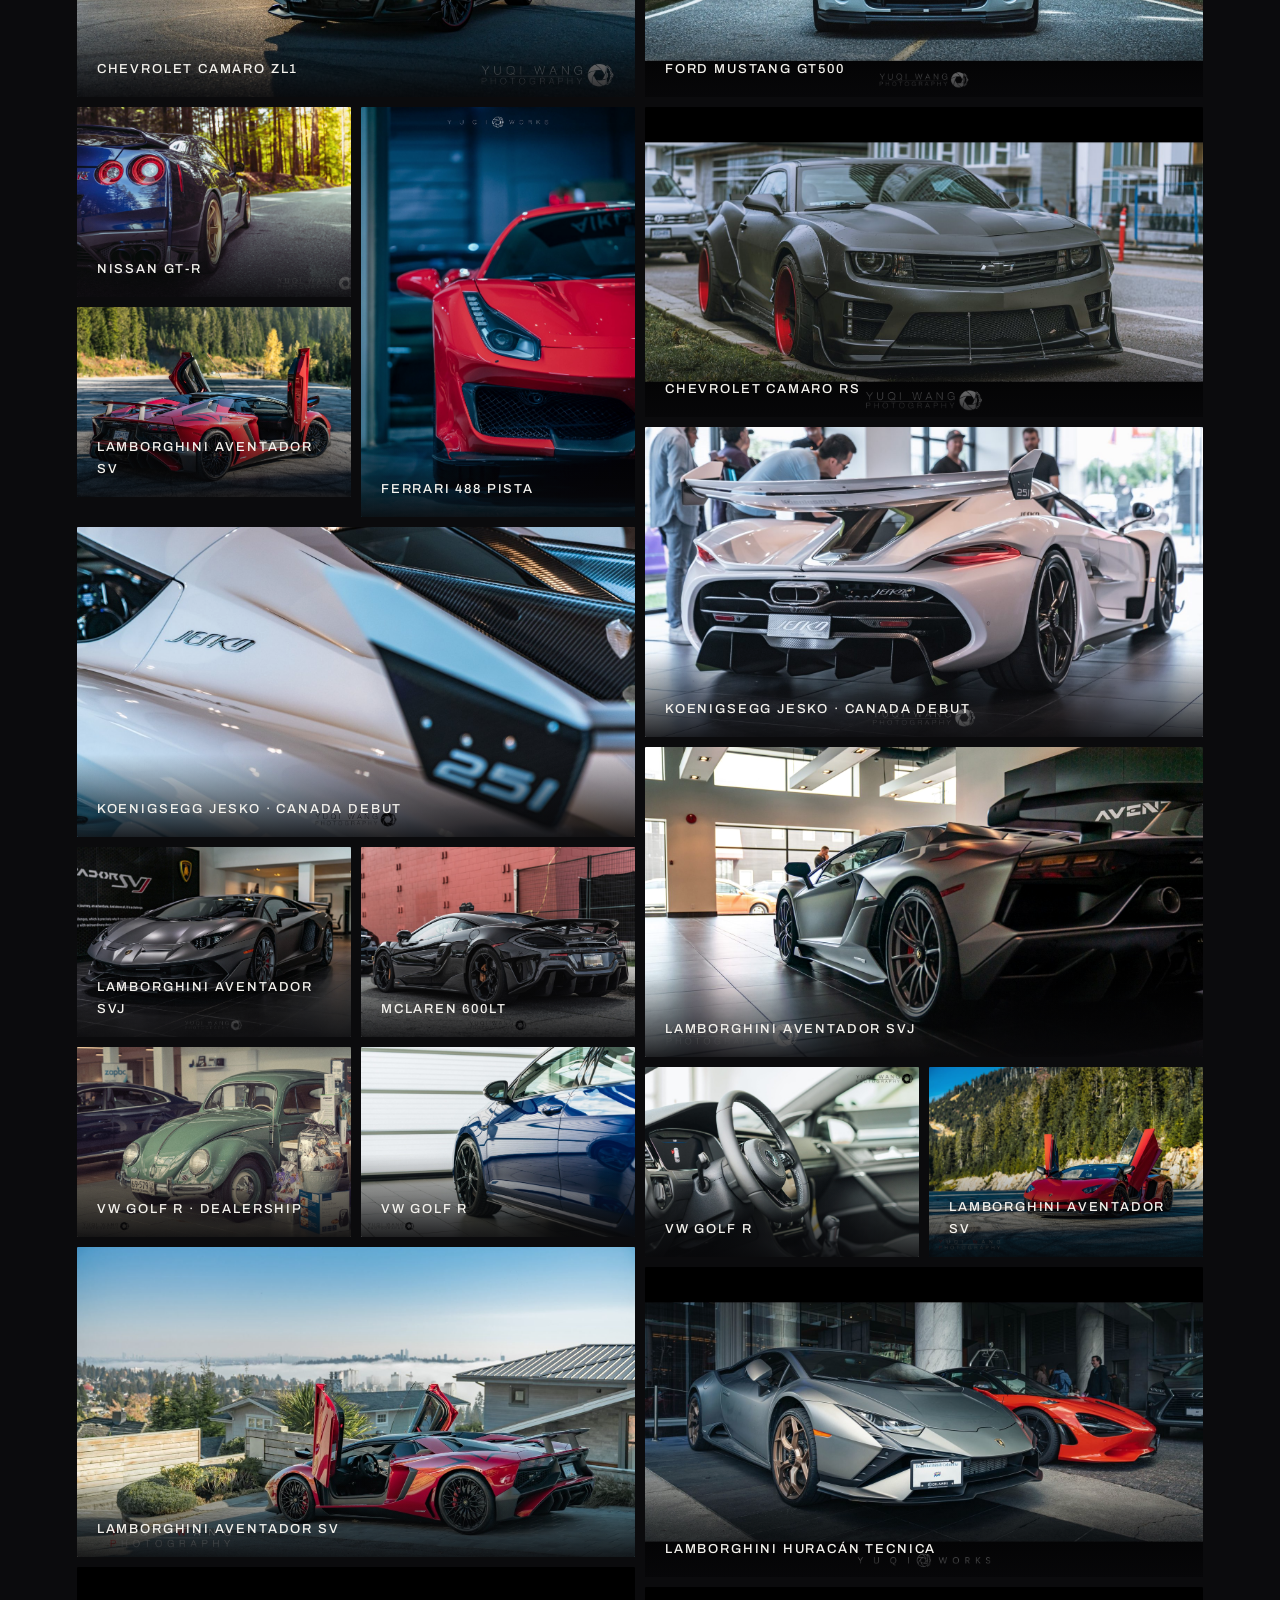
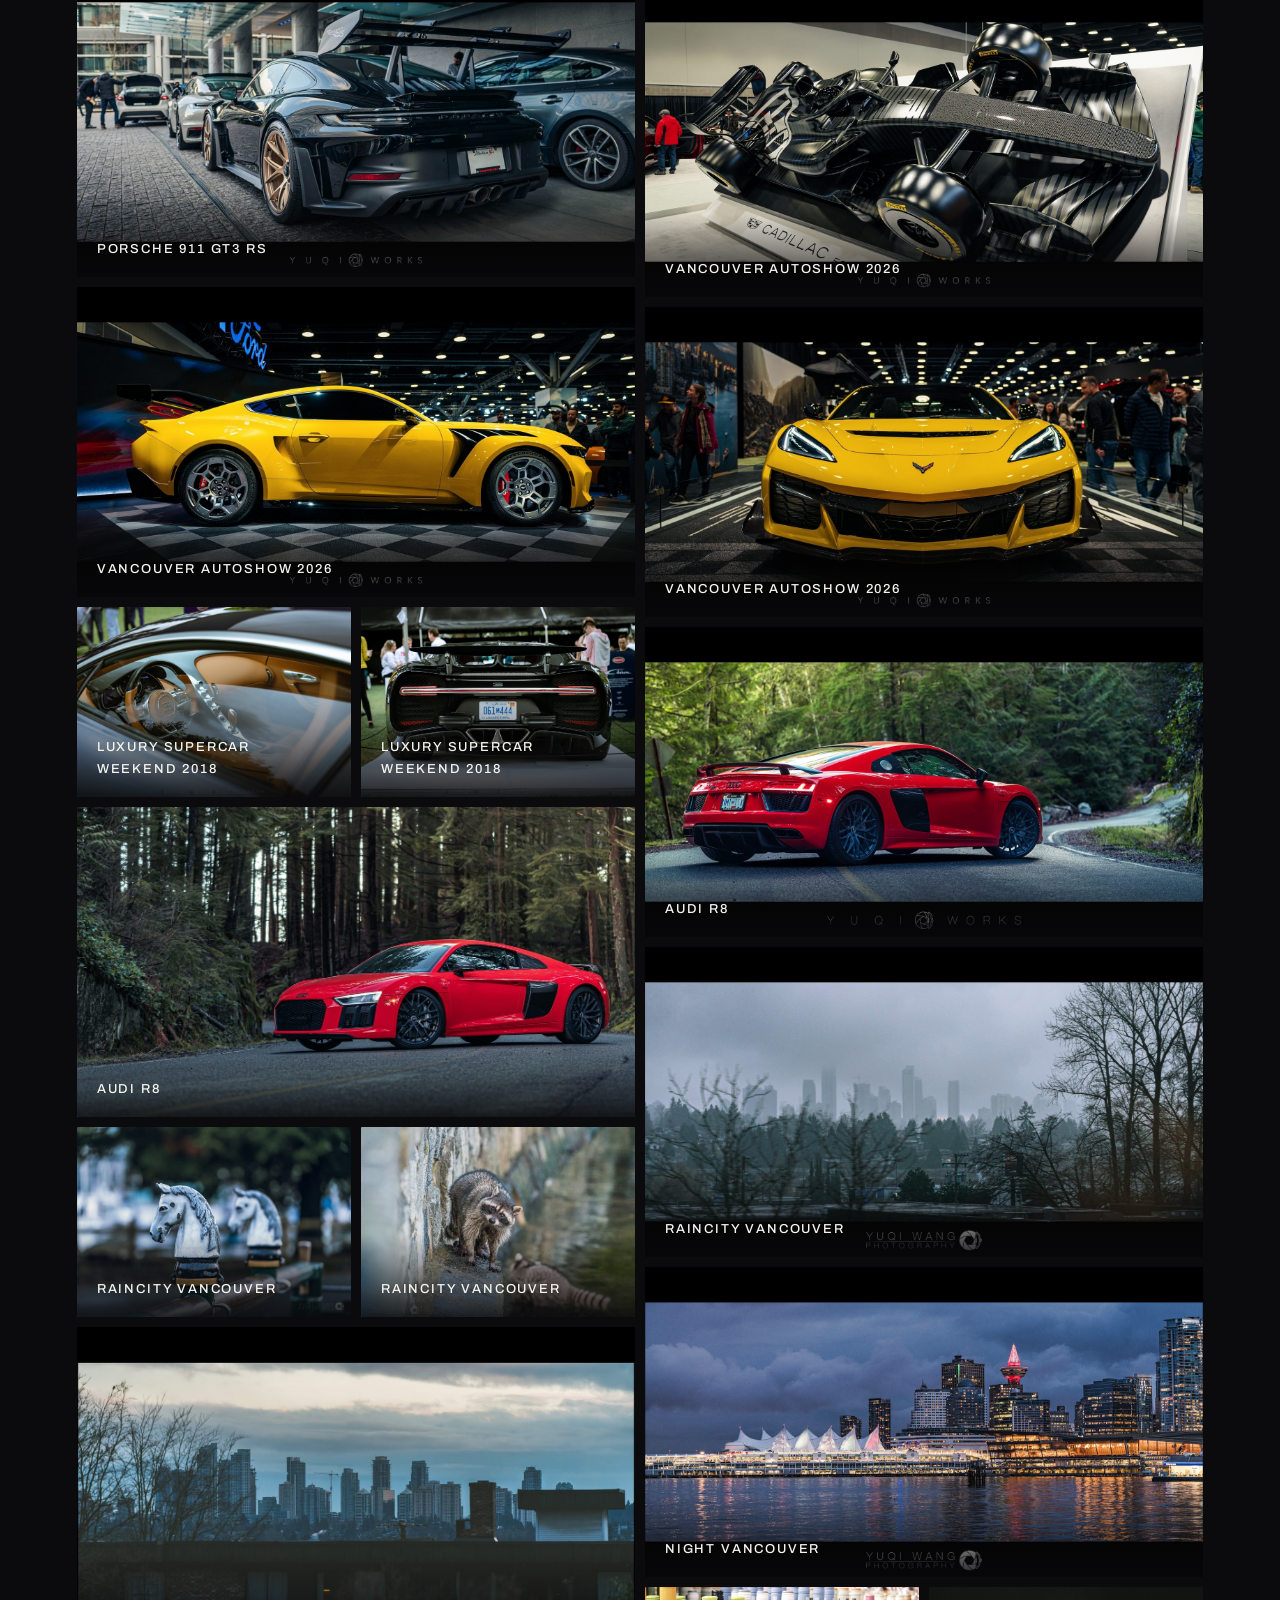
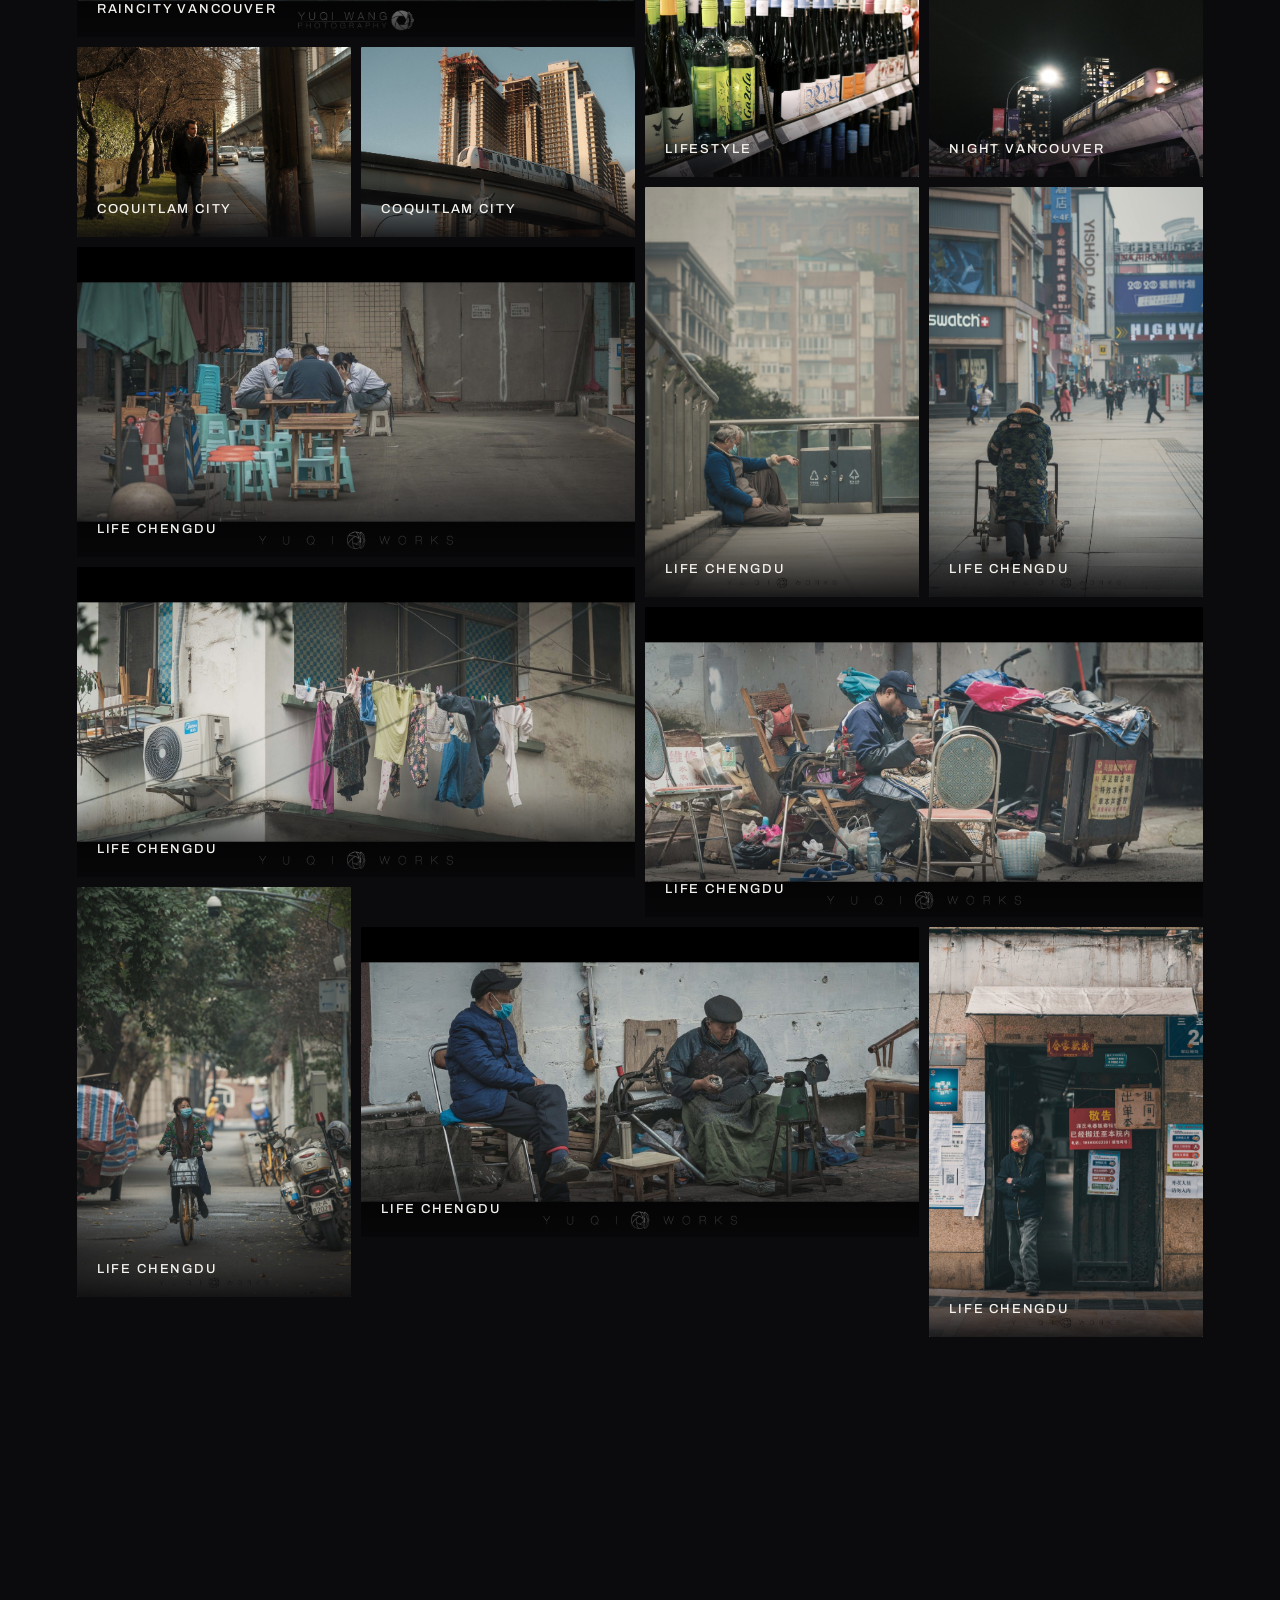
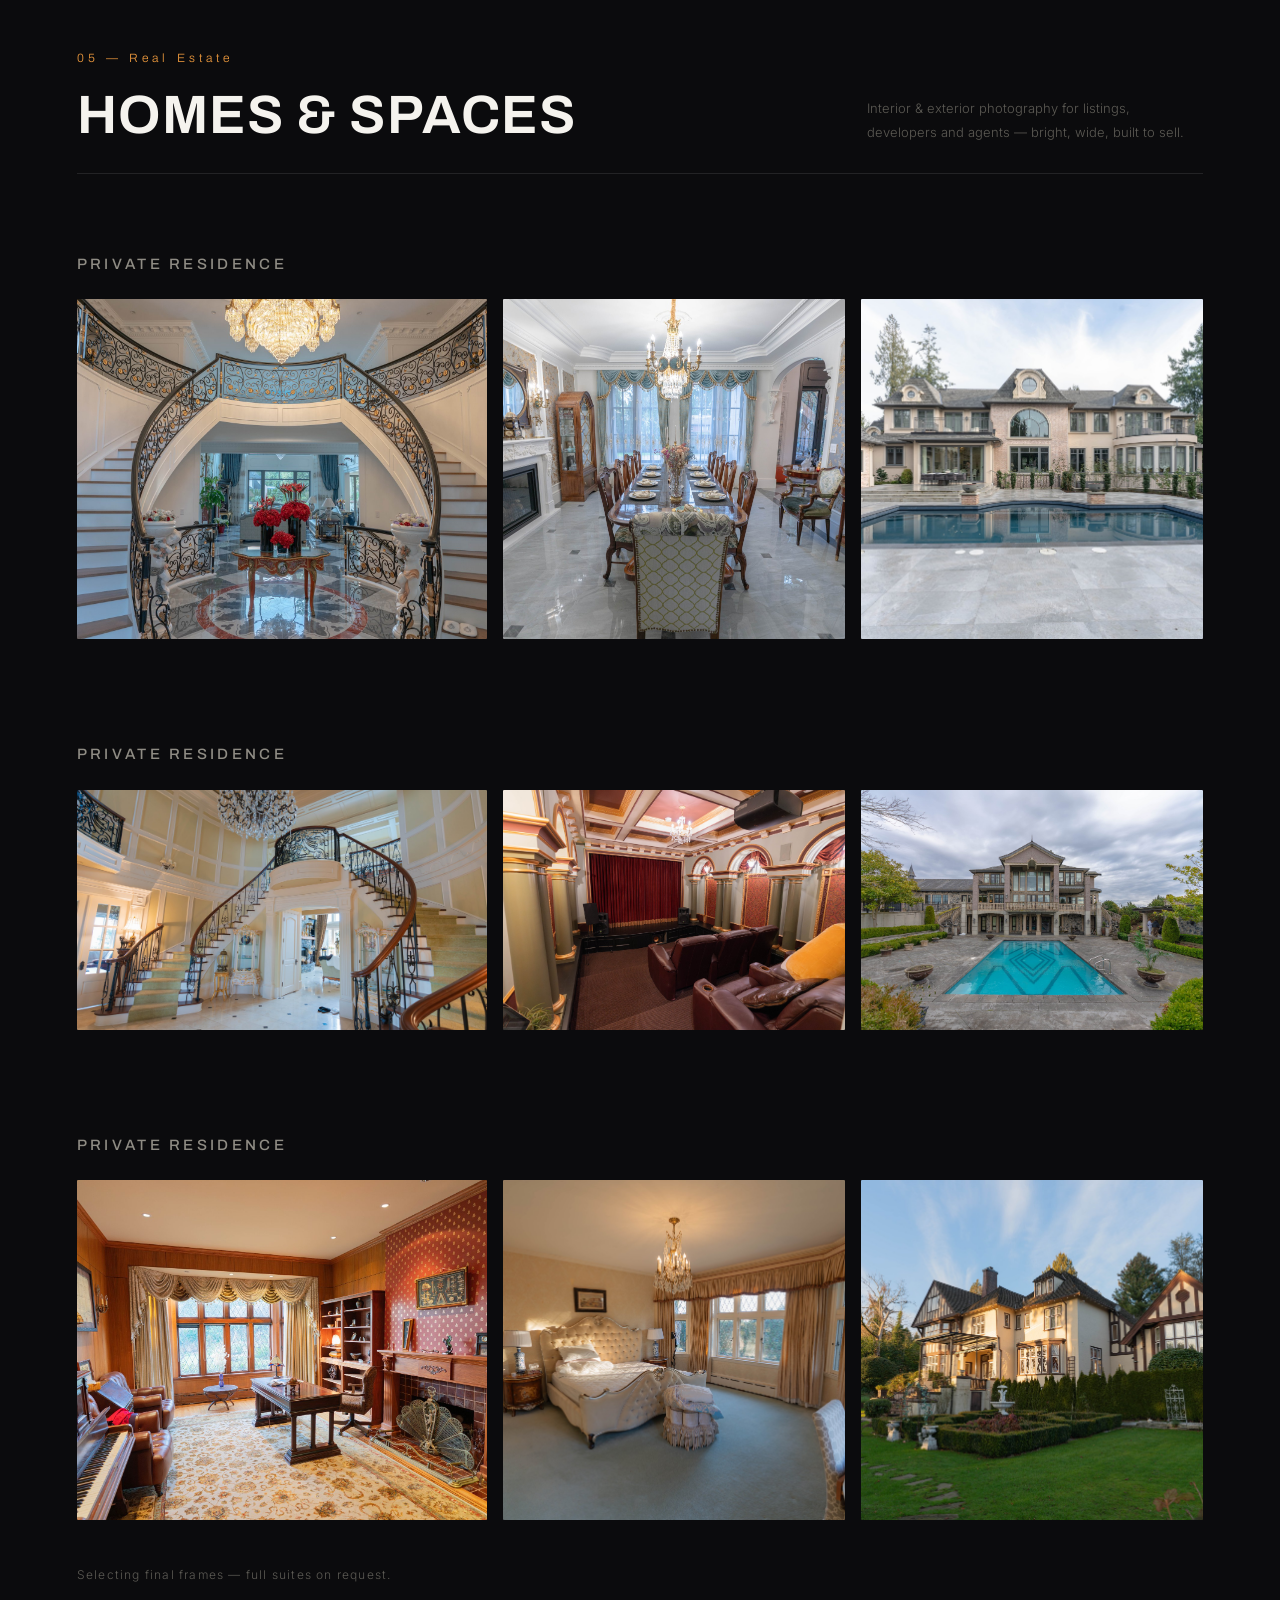
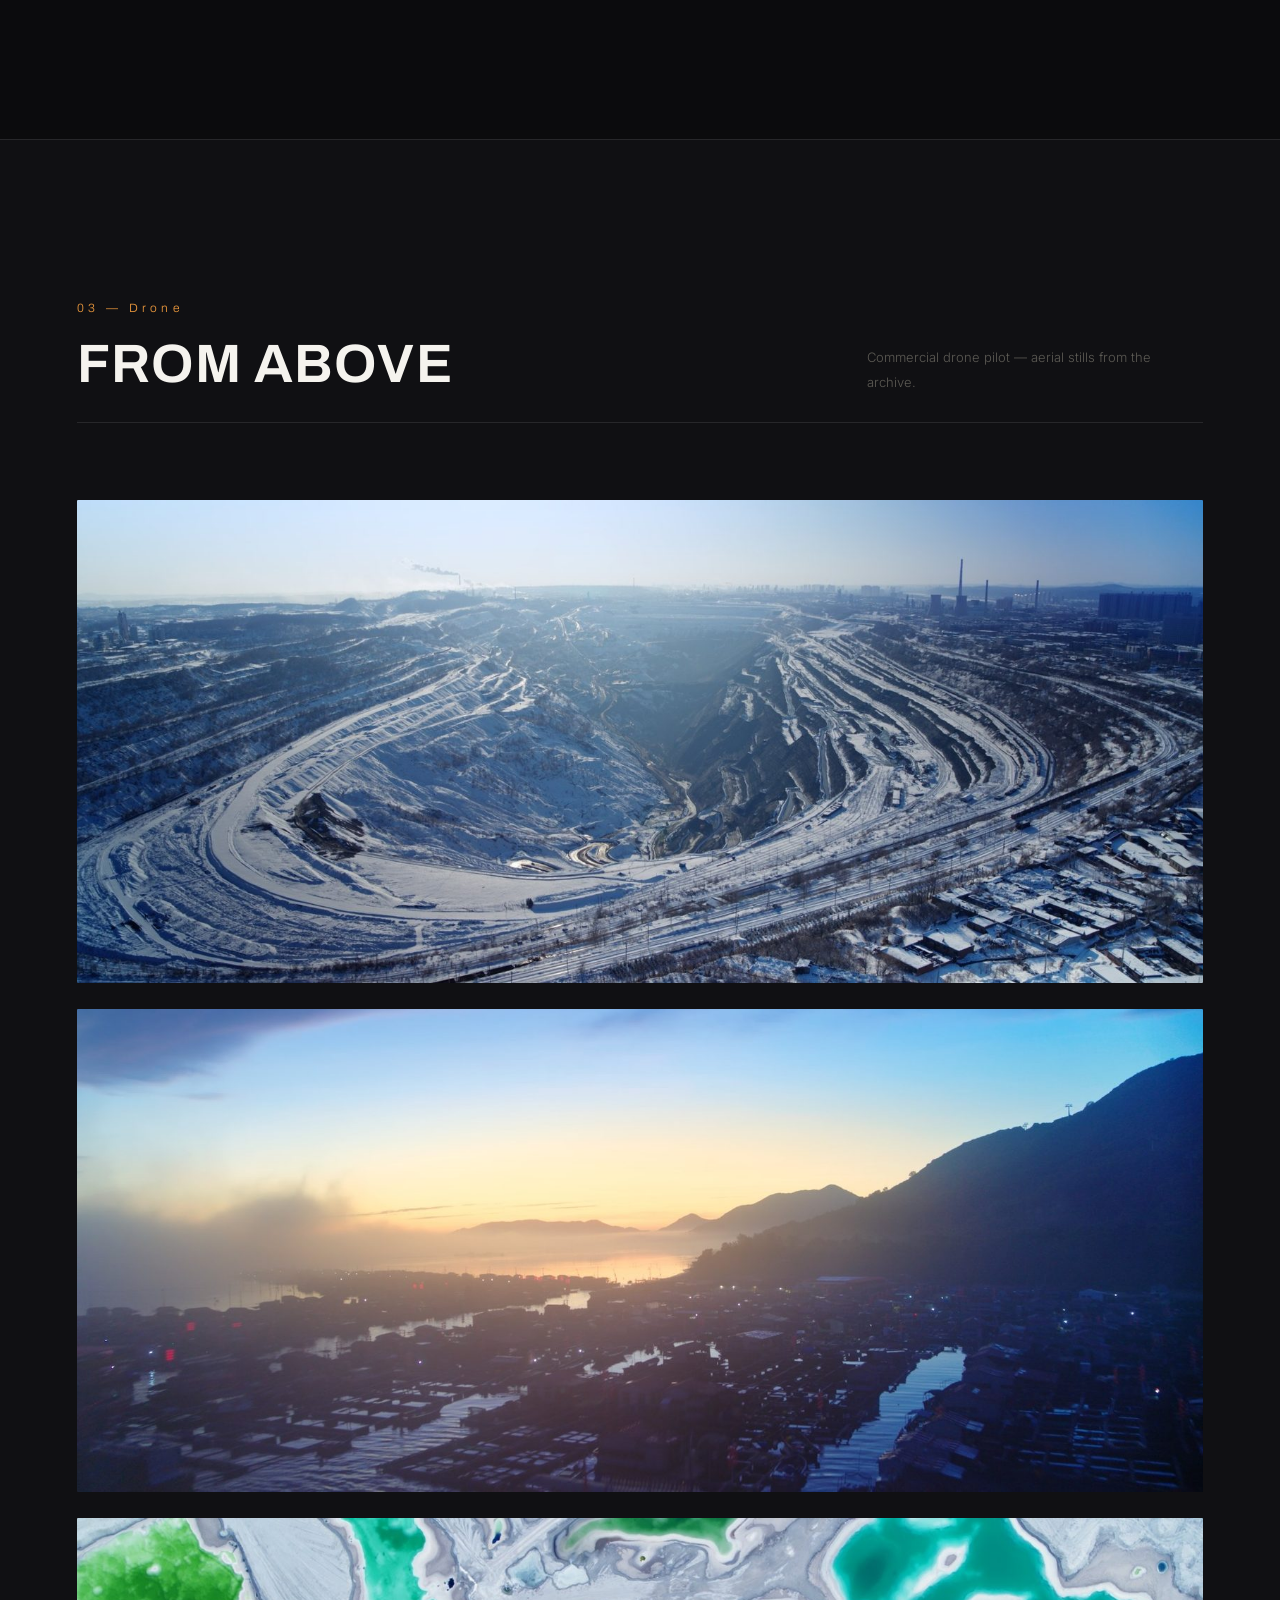
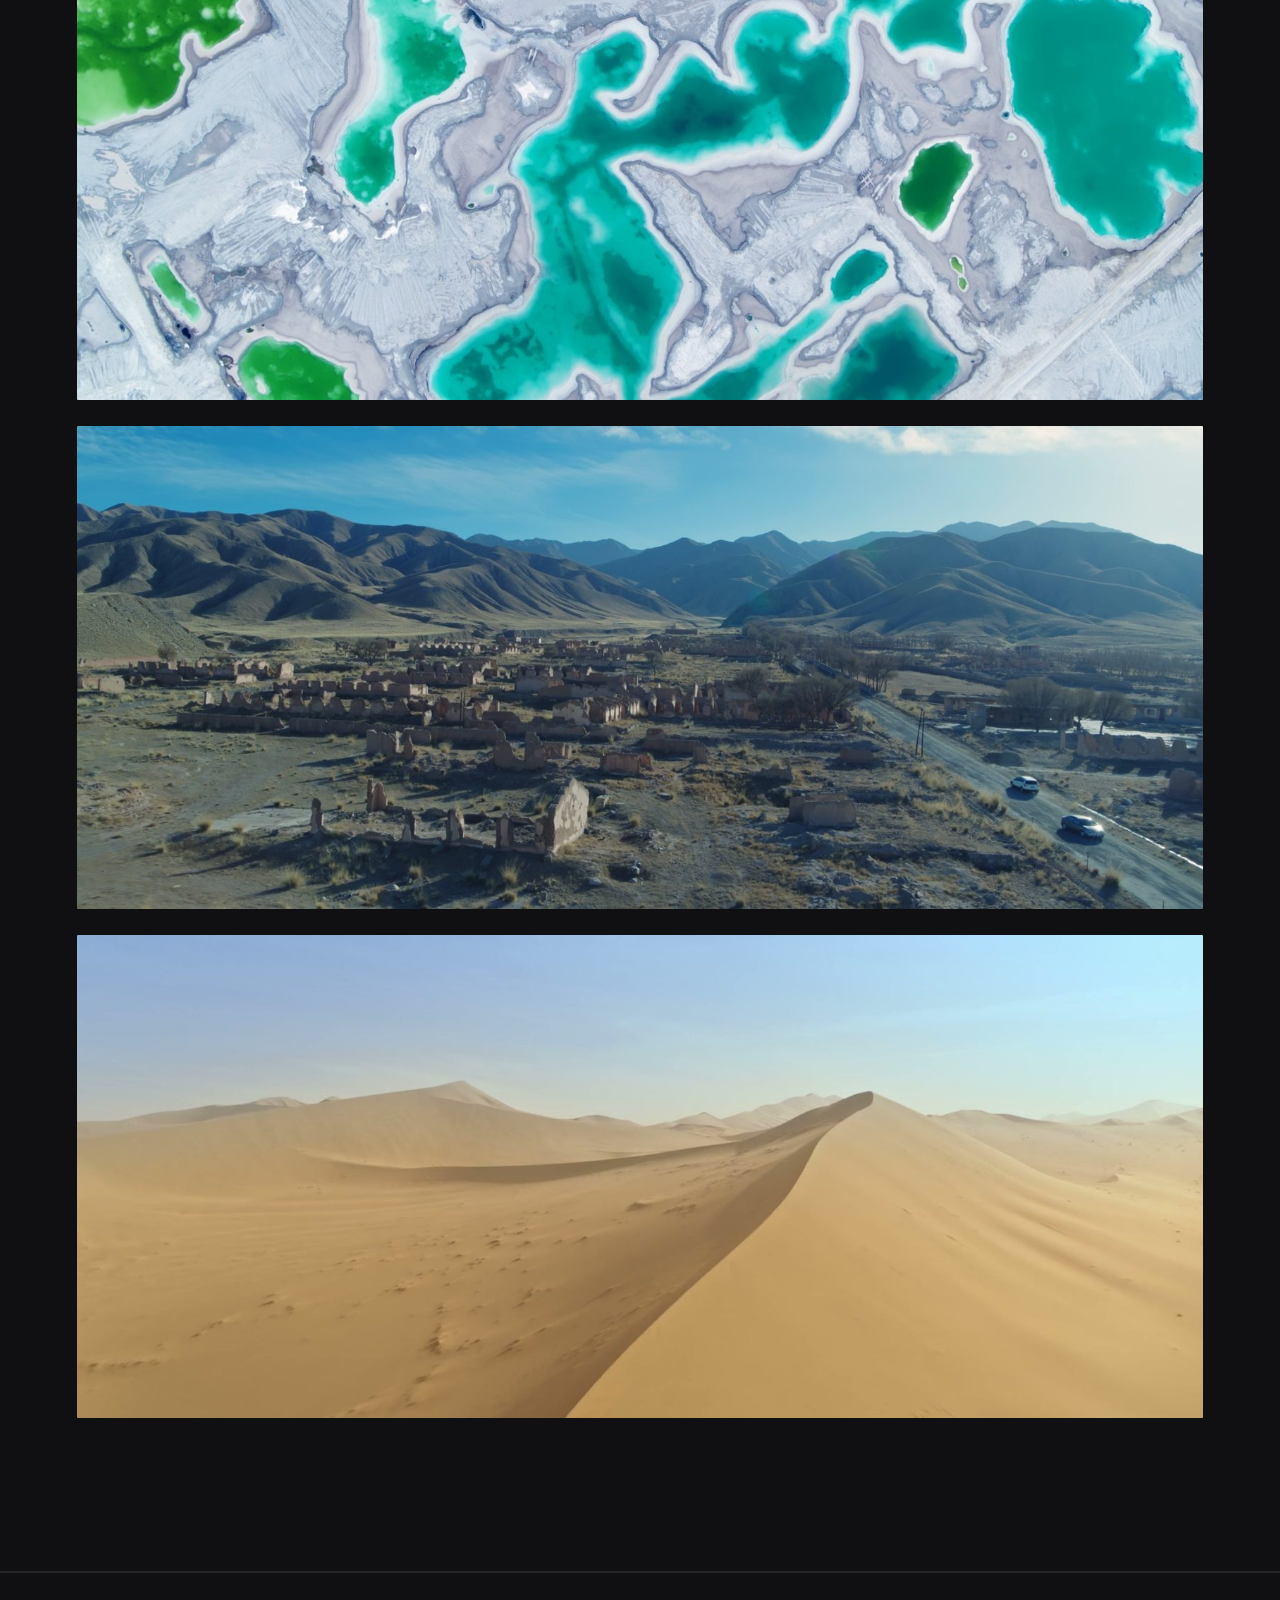
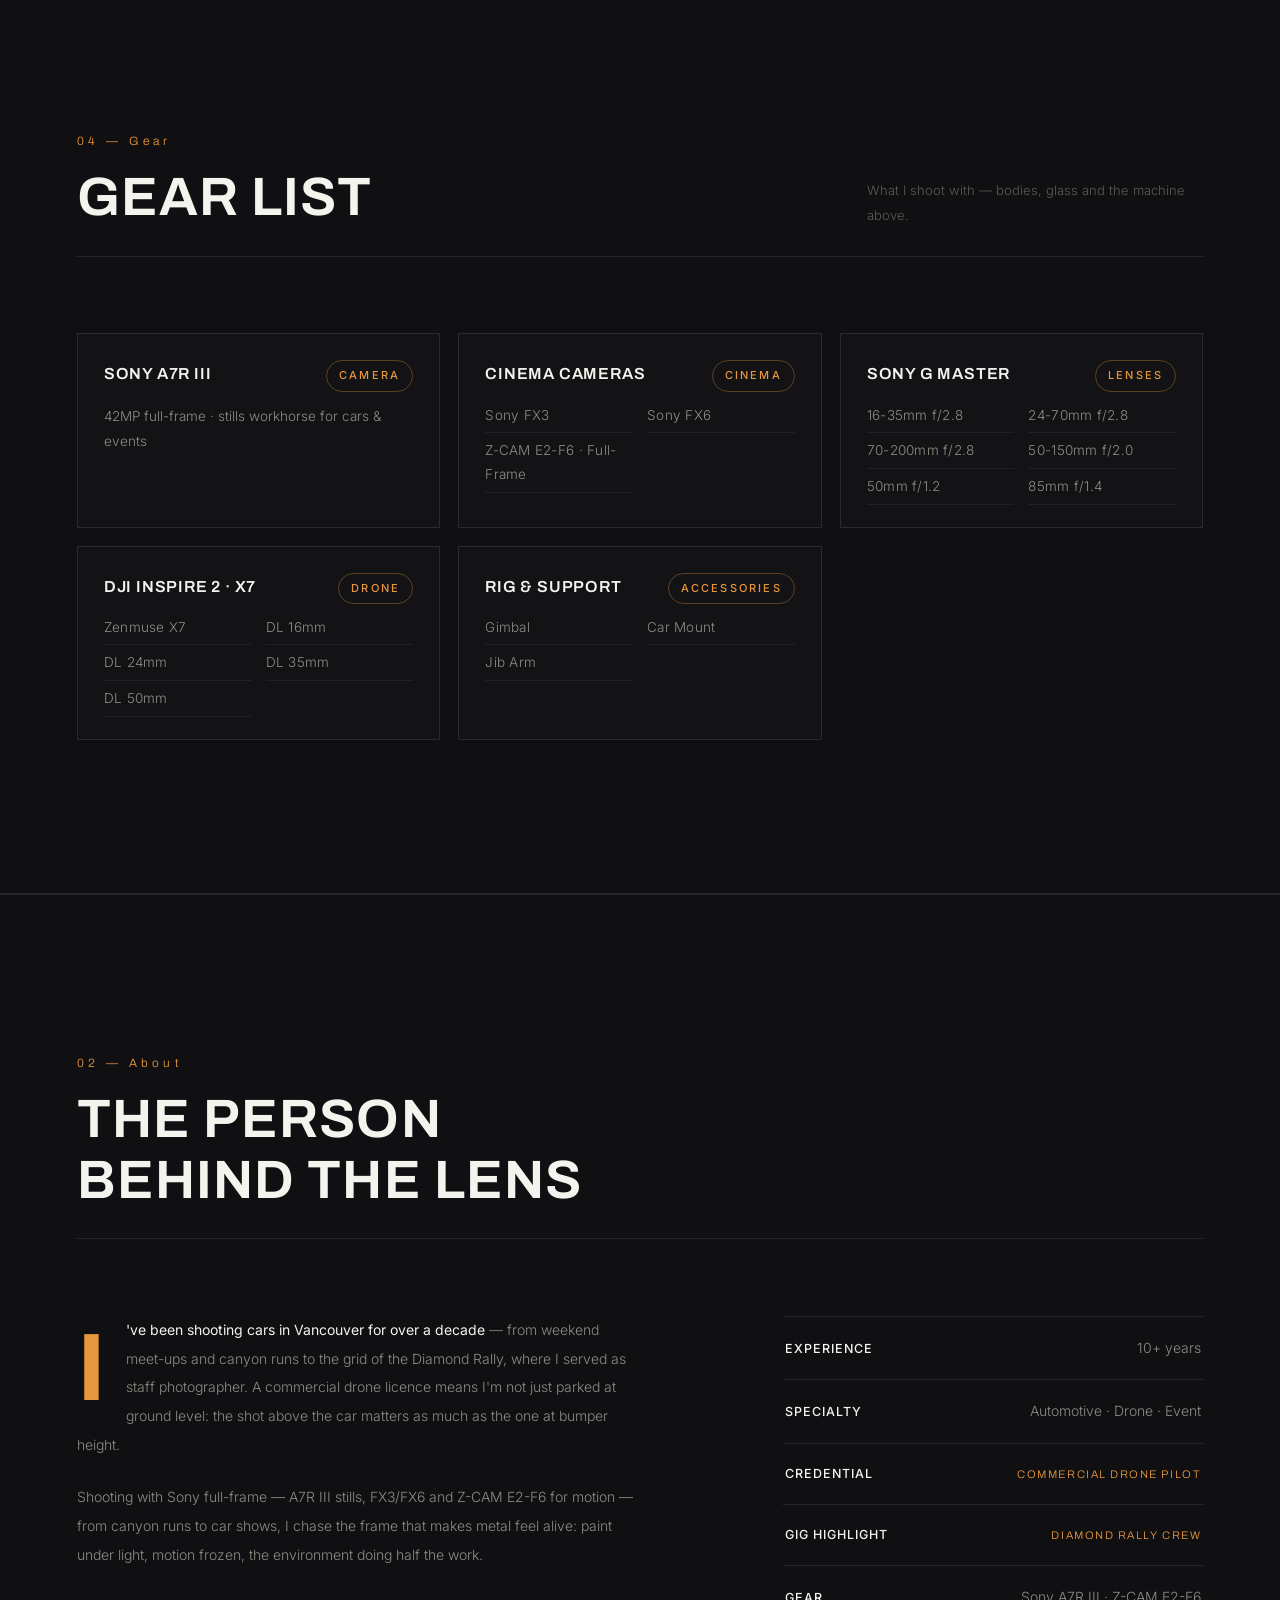
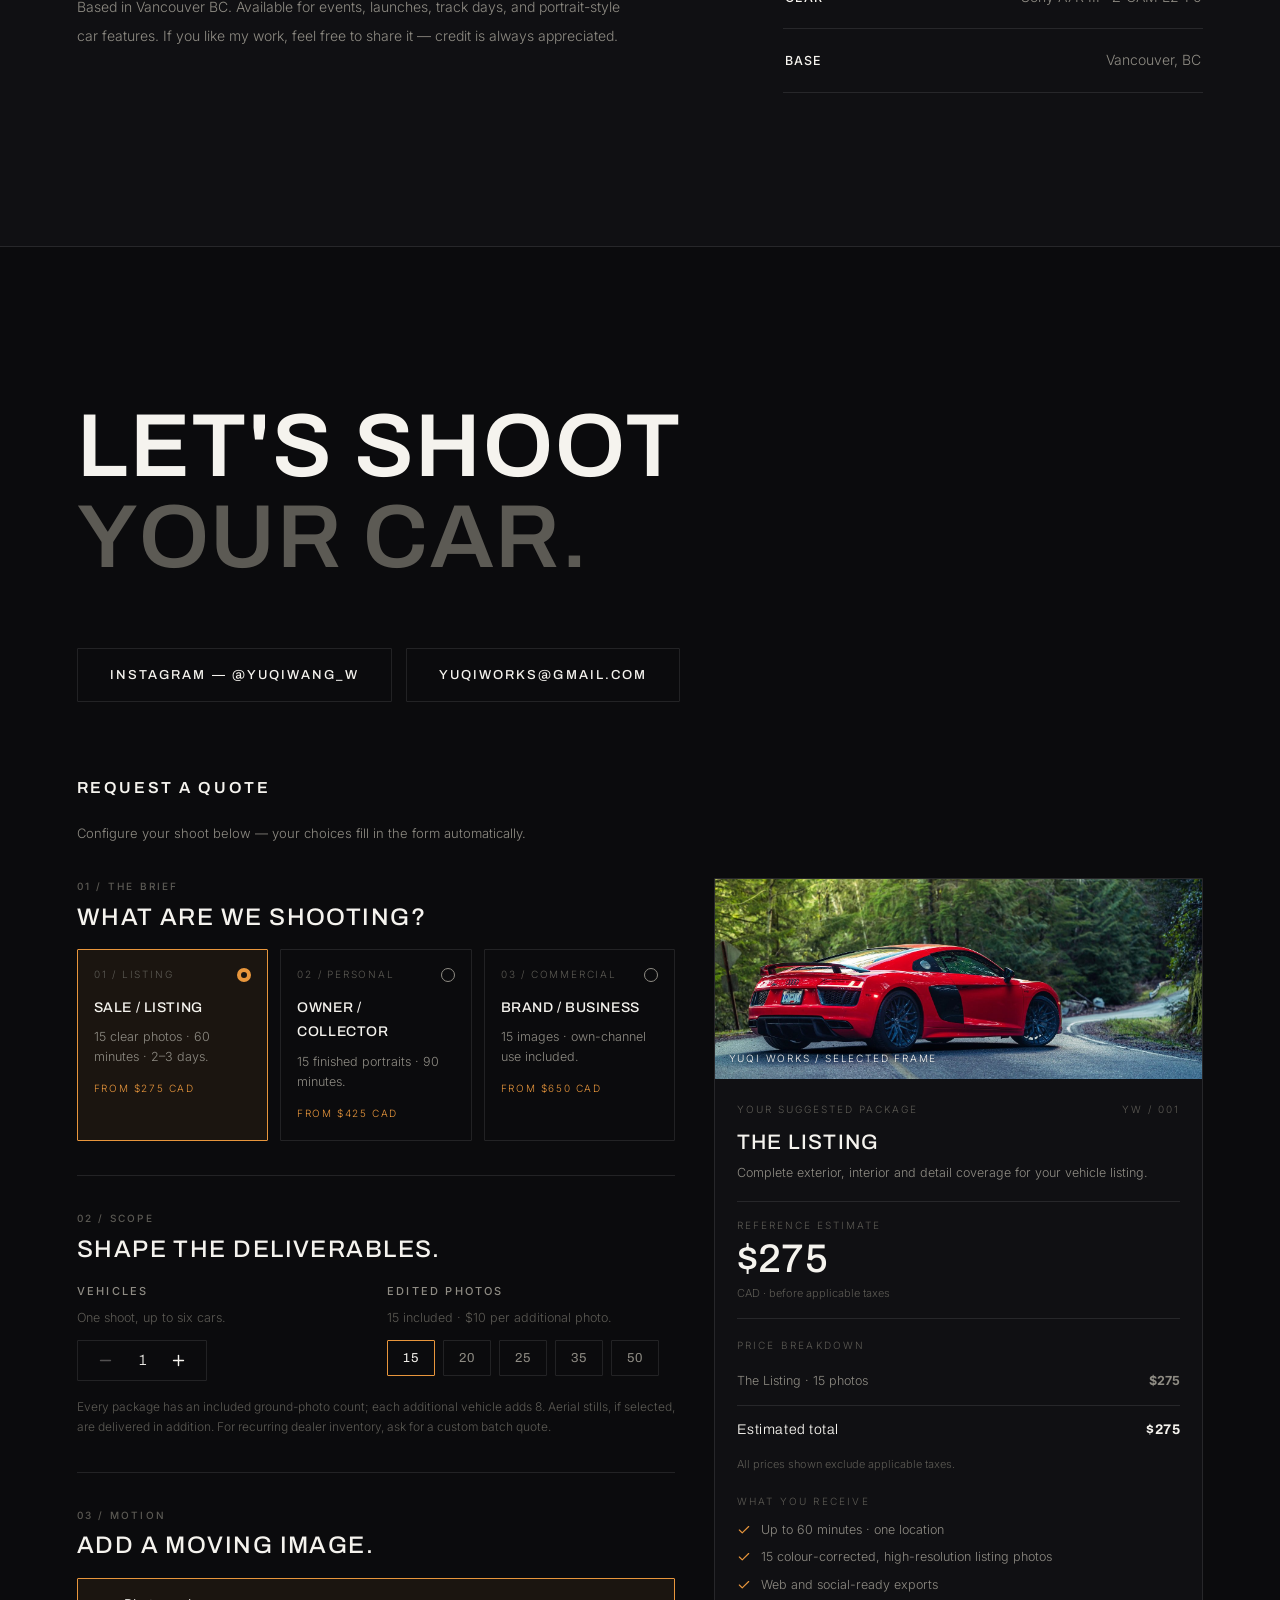
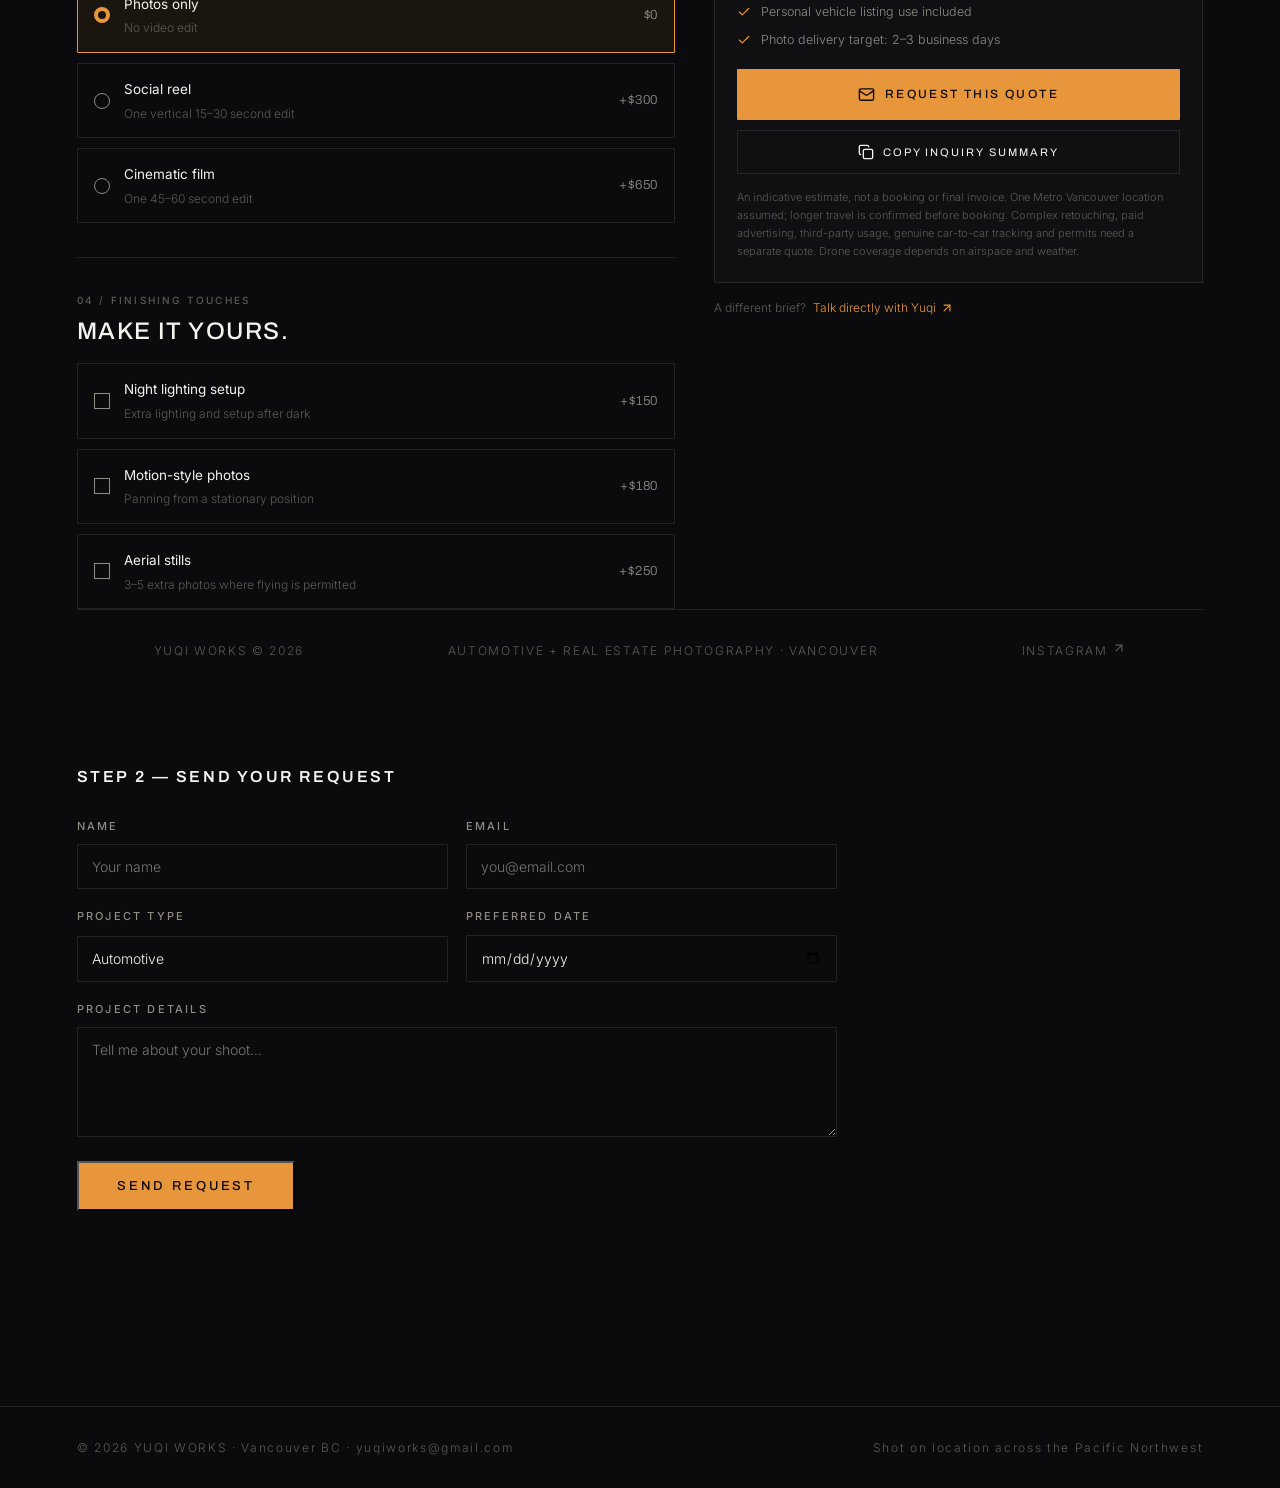
==== commit 2f68893d: "Embed the quote calculator into the contact section - #qw-quote in .contact (full section width; the" ====
--- a/index.html
+++ b/index.html
@@ -425,6 +425,7 @@
 @media (max-width: 620px){.float-nav{right:14px;bottom:14px}.float-btn{width:42px;height:42px}}
 
 </style>
+<link rel="stylesheet" href="/quote/quote-embed.css">
 
 <!-- ============ SEO ============ -->
 <meta name="description" content="YUQI WORKS (yuqiworks) — Vancouver automotive photographer and commercial drone pilot. Car, street, real estate and aerial photography. Available for events, launches and custom web design.">
@@ -850,8 +851,14 @@
     <a href="mailto:yuqiworks@gmail.com" data-i18n="mailCta">yuqiworks@gmail.com</a>
   </div>
 
+  <div class="quote-calc-wrap">
+    <h3 class="quote-title" data-i18n="quoteTitle">Request a Quote</h3>
+    <p class="qf-hint" data-i18n="calcHint">Configure your shoot below — the form fills itself in.</p>
+    <div id="qw-quote"></div>
+  </div>
+
   <div class="quote-form-wrap">
-    <h3 class="quote-title" data-i18n="quoteTitle">Request a Quote</h3>
+    <h3 class="quote-title" data-i18n="formTitle">Step 2 — Send your request</h3>
     <form id="quote-form" action="https://api.web3forms.com/submit" method="POST">
       <input type="hidden" name="access_key" value="4407af5b-5b7f-4bc7-bbbe-d58585b79877">
       <input type="hidden" name="subject" value="New Quote Request — YUQI WORKS">
@@ -987,7 +994,7 @@
     cred3k:"Credential", cred3v:"Commercial Drone Pilot", cred4k:"Gig Highlight", cred4v:"Diamond Rally Crew",
     cred5k:"Gear", cred5v:"Sony A7R III · Z-CAM E2-F6", cred6k:"Base", cred6v:"Vancouver, BC",
     contactTitle:"Let's shoot<br><em>your car.</em>",
-    mailCta:"yuqiworks@gmail.com", quoteTitle:"Request a Quote", quoteName:"Name", quoteEmail:"Email", quoteType:"Project Type", quoteDate:"Preferred Date", quoteMsg:"Project Details", quoteSend:"Send Request", footNote:"Shot on location across the Pacific Northwest", lbHint:"Gallery"
+    mailCta:"yuqiworks@gmail.com", quoteTitle:"Request a Quote", calcHint:"Configure your shoot below — your choices fill in the form automatically.", formTitle:"Step 2 — Send your request", quoteName:"Name", quoteEmail:"Email", quoteType:"Project Type", quoteDate:"Preferred Date", quoteMsg:"Project Details", quoteSend:"Send Request", footNote:"Shot on location across the Pacific Northwest", lbHint:"Gallery"
   },
   zh: {
     navWork:"作品", navRe:"房产", navDrone:"航拍", navGear:"器材", navAbout:"关于", navQuote:"报价", navContact:"联系", ctaQuote:"生成报价", fAll:"全部", fCar:"汽车", fStreet:"街头", fEvent:"活动",
@@ -1058,12 +1065,13 @@
     cred3k:"资质", cred3v:"商业无人机执照", cred4k:"高光履历", cred4v:"Diamond Rally 团队",
     cred5k:"器材", cred5v:"索尼 A7R III · Z-CAM E2-F6", cred6k:"常驻", cred6v:"温哥华 BC",
     contactTitle:"来拍<br><em>你的车。</em>",
-    mailCta:"yuqiworks@gmail.com", quoteTitle:"获取报价", quoteName:"姓名", quoteEmail:"邮箱", quoteType:"项目类型", quoteDate:"期望日期", quoteMsg:"项目详情", quoteSend:"发送请求", footNote:"拍摄地：太平洋西北海岸各处", lbHint:"作品集"
+    mailCta:"yuqiworks@gmail.com", quoteTitle:"获取报价", calcHint:"先在下面配置拍摄内容，表单会自动填好。", formTitle:"第 2 步 — 发送询价", quoteName:"姓名", quoteEmail:"邮箱", quoteType:"项目类型", quoteDate:"期望日期", quoteMsg:"项目详情", quoteSend:"发送请求", footNote:"拍摄地：太平洋西北海岸各处", lbHint:"作品集"
   }
 };
 function applyLang(lang){
   const dict = I18N[lang] || I18N.en;
   document.documentElement.lang = lang;
+  if (window.QuoteSite) window.QuoteSite.setLocale(lang);
   document.querySelectorAll('[data-i18n]').forEach(el => {
     const key = el.getAttribute('data-i18n');
     if (dict[key] !== undefined) el.innerHTML = dict[key];
@@ -1288,5 +1296,16 @@
 })();
 
 </script>
+<script>
+/* quote calculator (static, shares the pricing code published under /quote/) */
+window.QUOTE_PAGE = {
+  category: "automotive",
+  locale: (function () { try { return localStorage.getItem("yuqi-lang") === "zh" ? "zh" : "en"; } catch (e) { return "en"; } })()
+};
+window.QUOTE_EMBED = true;
+window.QUOTE_MOUNT = "qw-quote";
+</script>
+<script src="/quote/quote-core.js"></script>
+<script src="/quote/quote.js"></script>
 </body>
 </html>
--- a/quote/quote-embed.css
+++ b/quote/quote-embed.css
@@ -0,0 +1,166 @@
+/* Homepage embed for the quote calculator — scoped to .qw-embed, uses the main site's CSS variables
+   (--bg/--ink/--accent/--line/--font-d...) so the calculator reads as part of the site, not a widget. */
+
+/* hint line + wrapper for the calculator block, full section width (the form stays at the site's 760px) */
+.quote-calc-wrap { margin-top: clamp(40px, 6vw, 72px); }
+.quote-calc-wrap .qf-hint, .quote-form-wrap .qf-hint { font-size: 13px; line-height: 1.7; color: var(--ink-dim); margin: -6px 0 0; max-width: 64ch; }
+
+.qw-embed .site-header,
+.qw-embed .service-switch,
+.qw-embed .intro,
+.qw-embed > footer,
+.qw-embed .mobile-summary { display: none; }
+
+/* the site pads every <section> with clamp(90px,12vw,180px) — the embedded configurator must not inherit it */
+.qw-embed section { padding: 0; }
+
+.qw-embed,
+.qw-embed .page-shell { padding: 0; margin: 0; max-width: none; background: none; }
+
+.qw-embed .workspace {
+  display: grid;
+  grid-template-columns: minmax(0, 1.1fr) minmax(320px, .9fr);
+  gap: clamp(26px, 3vw, 44px);
+  align-items: start;
+  margin-top: clamp(22px, 3vw, 34px);
+}
+
+/* headings inside the calculator must not inherit the section's display scale */
+.qw-embed .section-heading { margin: 0 0 18px; }
+.qw-embed .section-heading span {
+  display: block; font-size: 10px; font-weight: 500; letter-spacing: .22em;
+  text-transform: uppercase; color: var(--ink-faint); margin-bottom: 8px;
+}
+.qw-embed .section-heading h2,
+.qw-embed .quote-content h2 {
+  font-family: var(--font-d); font-weight: 500; text-transform: uppercase;
+  letter-spacing: .06em; line-height: 1.15; color: var(--ink); max-width: none;
+}
+.qw-embed .section-heading h2 { font-size: clamp(19px, 2vw, 24px); margin: 0; }
+.qw-embed .section-divider { height: 1px; background: var(--line); margin: clamp(24px, 3vw, 34px) 0; }
+
+/* --- package cards --- */
+.qw-embed .shoot-grid,
+.qw-embed .size-choices { display: grid; grid-template-columns: repeat(auto-fit, minmax(190px, 1fr)); gap: 12px; }
+.qw-embed .shoot-card,
+.qw-embed .size-choice {
+  display: block; border: 1px solid var(--line); border-radius: var(--radius);
+  padding: 16px 16px 18px; cursor: pointer; background: transparent;
+  transition: border-color .25s, background-color .25s;
+}
+.qw-embed .shoot-card:hover,
+.qw-embed .size-choice:hover { border-color: var(--ink-faint); }
+.qw-embed .shoot-card.selected,
+.qw-embed .size-choice.selected { border-color: var(--accent); background: rgba(232, 150, 60, .07); }
+.qw-embed .shoot-top { display: flex; justify-content: space-between; align-items: center; font-size: 10px; letter-spacing: .18em; text-transform: uppercase; color: var(--ink-faint); }
+.qw-embed .radio-indicator { width: 14px; height: 14px; border: 1px solid var(--ink-dim); border-radius: 50%; flex: none; }
+.qw-embed .shoot-card.selected .radio-indicator { border: 4px solid var(--accent); }
+.qw-embed .shoot-card strong,
+.qw-embed .size-choice strong { display: block; font-family: var(--font-d); font-size: 14px; font-weight: 500; letter-spacing: .04em; text-transform: uppercase; margin: 12px 0 7px; }
+.qw-embed .shoot-desc,
+.qw-embed .size-choice small { display: block; font-size: 12.5px; line-height: 1.6; color: var(--ink-dim); }
+.qw-embed .starting { display: block; margin-top: 13px; font-size: 10px; letter-spacing: .16em; text-transform: uppercase; color: var(--accent); }
+
+/* --- scope: vehicles + photos --- */
+.qw-embed .scope-grid { display: grid; grid-template-columns: 1fr 1fr; gap: 22px; }
+.qw-embed .scope-grid.property-scope { grid-template-columns: 1fr; }
+.qw-embed .input-label { display: block; font-size: 11px; font-weight: 500; letter-spacing: .2em; text-transform: uppercase; color: var(--ink-dim); margin-bottom: 7px; }
+.qw-embed .scope-block p { font-size: 12.5px; line-height: 1.6; color: var(--ink-faint); margin: 0 0 12px; }
+.qw-embed .scope-note { font-size: 12px; line-height: 1.7; color: var(--ink-faint); margin: 16px 0 0; }
+.qw-embed .stepper { display: inline-flex; align-items: center; gap: 14px; border: 1px solid var(--line); border-radius: var(--radius); padding: 5px 13px; }
+.qw-embed .stepper output { font-family: var(--font-d); font-size: 15px; min-width: 1.1em; text-align: center; }
+.qw-embed .stepper-btn { display: inline-flex; align-items: center; justify-content: center; background: transparent; border: 0; color: var(--ink); cursor: pointer; padding: 6px; }
+.qw-embed .stepper-btn:disabled { opacity: .3; cursor: not-allowed; }
+.qw-embed .photo-choices { display: flex; flex-wrap: wrap; gap: 8px; }
+.qw-embed .photo-choice {
+  min-width: 48px; padding: 10px 0; text-align: center; background: transparent;
+  border: 1px solid var(--line); border-radius: var(--radius); color: var(--ink-dim);
+  font-family: var(--font-d); font-size: 13px; letter-spacing: .08em; cursor: pointer;
+  transition: border-color .2s, color .2s;
+}
+.qw-embed .photo-choice:hover { border-color: var(--ink-faint); }
+.qw-embed .photo-choice.selected { border-color: var(--accent); color: var(--ink); }
+
+/* --- video + extras rows --- */
+.qw-embed .video-list,
+.qw-embed .extra-list { display: flex; flex-direction: column; gap: 10px; }
+.qw-embed .video-option,
+.qw-embed .extra-option {
+  display: flex; align-items: center; gap: 14px; padding: 14px 16px;
+  border: 1px solid var(--line); border-radius: var(--radius); cursor: pointer;
+  transition: border-color .25s, background-color .25s;
+}
+.qw-embed .video-option:hover,
+.qw-embed .extra-option:hover { border-color: var(--ink-faint); }
+.qw-embed .video-option.selected,
+.qw-embed .extra-option.selected { border-color: var(--accent); background: rgba(232, 150, 60, .07); }
+.qw-embed .video-radio { width: 16px; height: 16px; border: 1px solid var(--ink-dim); border-radius: 50%; flex: none; }
+.qw-embed .video-option.selected .video-radio { border: 4px solid var(--accent); }
+.qw-embed .extra-check { width: 16px; height: 16px; flex: none; display: inline-flex; align-items: center; justify-content: center; border: 1px solid var(--ink-dim); color: #0b0b0d; }
+.qw-embed .extra-option.selected .extra-check { background: var(--accent); border-color: var(--accent); }
+.qw-embed .video-copy { display: flex; flex-direction: column; flex: 1; gap: 3px; }
+.qw-embed .video-copy strong { font-family: var(--font-b); font-size: 13.5px; font-weight: 400; letter-spacing: 0; text-transform: none; color: var(--ink); }
+.qw-embed .video-copy small { font-size: 12px; line-height: 1.55; color: var(--ink-faint); }
+.qw-embed .option-price { font-family: var(--font-d); font-size: 13px; letter-spacing: .06em; color: var(--ink-dim); white-space: nowrap; }
+
+/* --- quote panel --- */
+.qw-embed .quote-column { position: sticky; top: 96px; }
+.qw-embed .quote-panel { border: 1px solid var(--line); border-radius: var(--radius); background: var(--bg-2); overflow: hidden; }
+.qw-embed .image-panel { position: relative; }
+.qw-embed .image-panel img { display: block; width: 100%; height: 200px; object-fit: cover; }
+.qw-embed .image-panel span {
+  position: absolute; left: 14px; bottom: 12px; font-size: 10px; letter-spacing: .18em;
+  text-transform: uppercase; color: #f5f3ee; text-shadow: 0 1px 6px rgba(0, 0, 0, .6);
+}
+.qw-embed .quote-content { padding: 22px; }
+.qw-embed .quote-eyebrow { display: flex; justify-content: space-between; gap: 10px; font-size: 10px; letter-spacing: .2em; text-transform: uppercase; color: var(--ink-faint); }
+.qw-embed .quote-content h2 { font-size: 21px; margin: 11px 0 9px; }
+.qw-embed .quote-description { font-size: 12.5px; line-height: 1.65; color: var(--ink-dim); margin: 0; }
+.qw-embed .price-box { display: flex; flex-direction: column; gap: 3px; border-top: 1px solid var(--line); border-bottom: 1px solid var(--line); padding: 15px 0; margin: 17px 0; }
+.qw-embed .price-box span { font-size: 10px; letter-spacing: .2em; text-transform: uppercase; color: var(--ink-faint); }
+.qw-embed .price-box strong { font-family: var(--font-d); font-size: clamp(32px, 4vw, 40px); font-weight: 500; letter-spacing: .01em; color: var(--ink); line-height: 1.1; }
+.qw-embed .price-box small { font-size: 11px; color: var(--ink-faint); }
+.qw-embed .quote-subhead { font-size: 10px; letter-spacing: .22em; text-transform: uppercase; color: var(--ink-faint); margin: 18px 0 10px; }
+.qw-embed .line-item,
+.qw-embed .total-row { display: flex; justify-content: space-between; gap: 12px; font-size: 12.5px; padding: 5px 0; color: var(--ink-dim); }
+.qw-embed .total-row { border-top: 1px solid var(--line); margin-top: 8px; padding-top: 12px; color: var(--ink); font-family: var(--font-d); font-size: 14px; letter-spacing: .04em; }
+.qw-embed .tax-note { font-size: 11px; color: var(--ink-faint); margin: 8px 0 0; }
+.qw-embed .deliverables { list-style: none; margin: 0; padding: 0; display: flex; flex-direction: column; gap: 8px; }
+.qw-embed .deliverables li { display: flex; align-items: flex-start; gap: 10px; font-size: 12.5px; line-height: 1.55; color: var(--ink-dim); }
+.qw-embed .deliverables svg { color: var(--accent); flex: none; margin-top: 3px; }
+.qw-embed .quote-actions { display: flex; flex-direction: column; gap: 10px; margin-top: 20px; }
+.qw-embed .email-button {
+  display: inline-flex; align-items: center; justify-content: center; gap: 10px;
+  padding: 15px 22px; border: 0; border-radius: var(--radius); background: var(--accent);
+  color: #0b0b0d; font-family: var(--font-d); font-size: 12px; font-weight: 500;
+  letter-spacing: .2em; text-transform: uppercase; text-decoration: none; cursor: pointer;
+}
+.qw-embed .email-button:hover { filter: brightness(1.07); }
+.qw-embed .copy-button {
+  display: inline-flex; align-items: center; justify-content: center; gap: 9px;
+  padding: 13px 20px; border: 1px solid var(--line); border-radius: var(--radius);
+  background: transparent; color: var(--ink); font-family: var(--font-d); font-size: 11px;
+  letter-spacing: .18em; text-transform: uppercase; cursor: pointer;
+}
+.qw-embed .copy-button:hover { border-color: var(--ink-faint); }
+.qw-embed .fine-print { font-size: 11px; line-height: 1.65; color: var(--ink-faint); margin: 14px 0 0; }
+.qw-embed .contact-line { display: flex; flex-wrap: wrap; gap: 7px; align-items: center; font-size: 12px; color: var(--ink-faint); margin-top: 14px; }
+.qw-embed .contact-line a { color: var(--accent); display: inline-flex; align-items: center; gap: 4px; text-decoration: none; }
+
+/* CJK line-height */
+.qw-embed.locale-zh .shoot-desc,
+.qw-embed.locale-zh .size-choice small,
+.qw-embed.locale-zh .quote-description,
+.qw-embed.locale-zh .video-copy small,
+.qw-embed.locale-zh .deliverables li,
+.qw-embed.locale-zh .scope-block p { line-height: 1.85; }
+
+@media (max-width: 1000px) {
+  .qw-embed .workspace { grid-template-columns: 1fr; }
+  .qw-embed .quote-column { position: static; top: auto; }
+  .qw-embed .scope-grid { grid-template-columns: 1fr; }
+}
+@media (max-width: 560px) {
+  .qw-embed .image-panel img { height: 160px; }
+  .qw-embed .quote-content { padding: 18px; }
+}
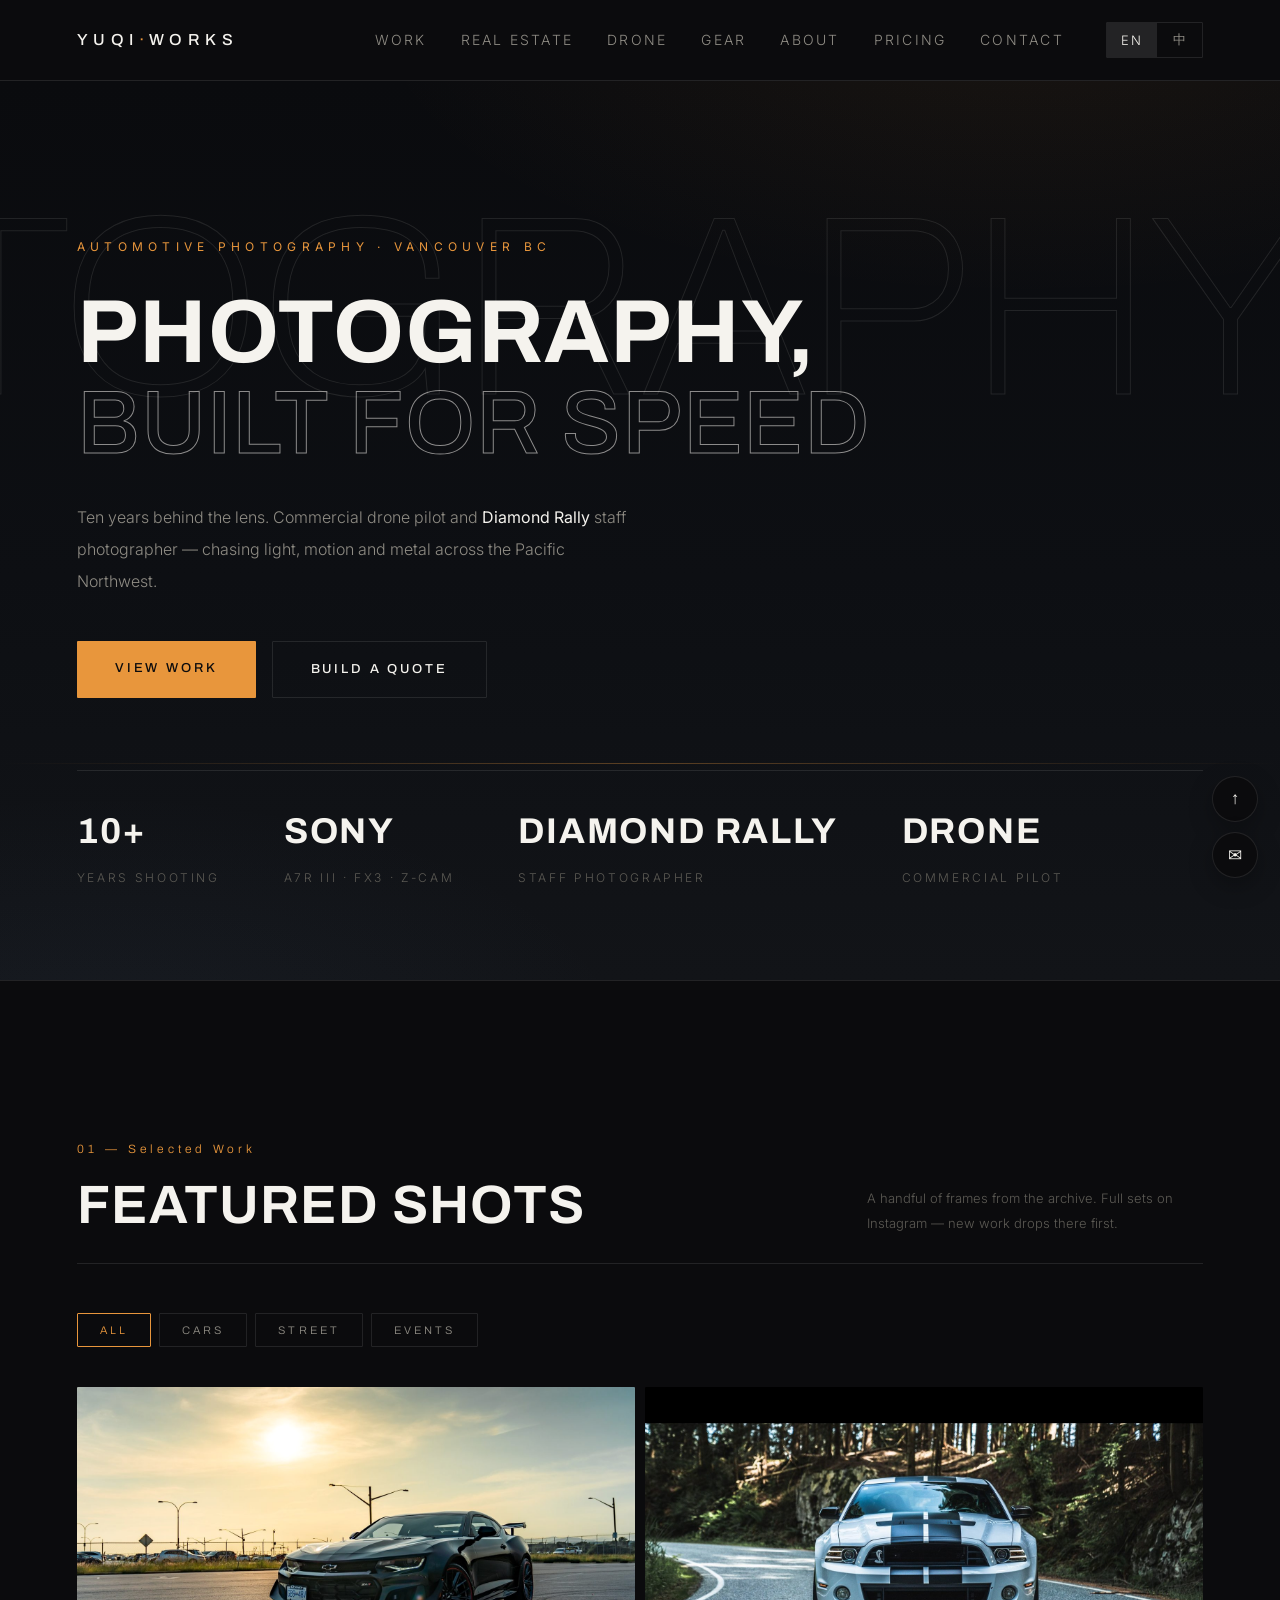
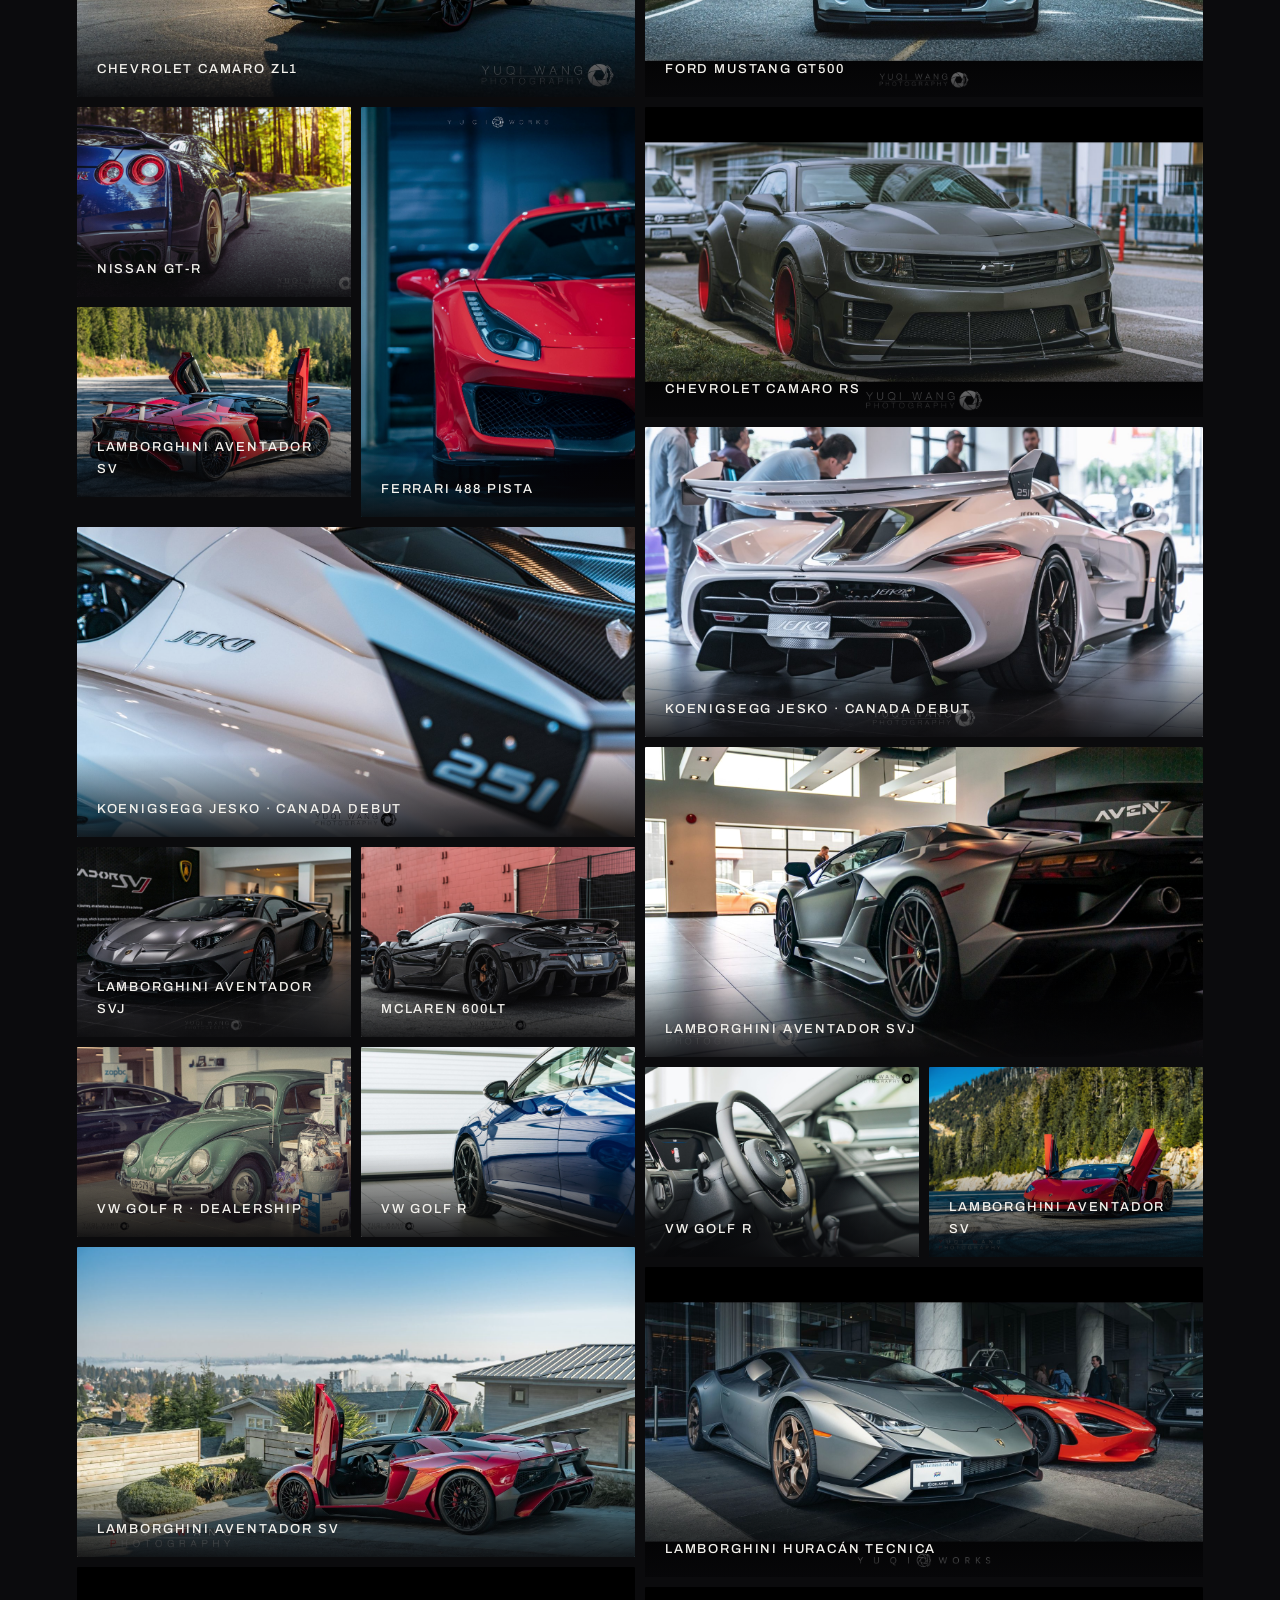
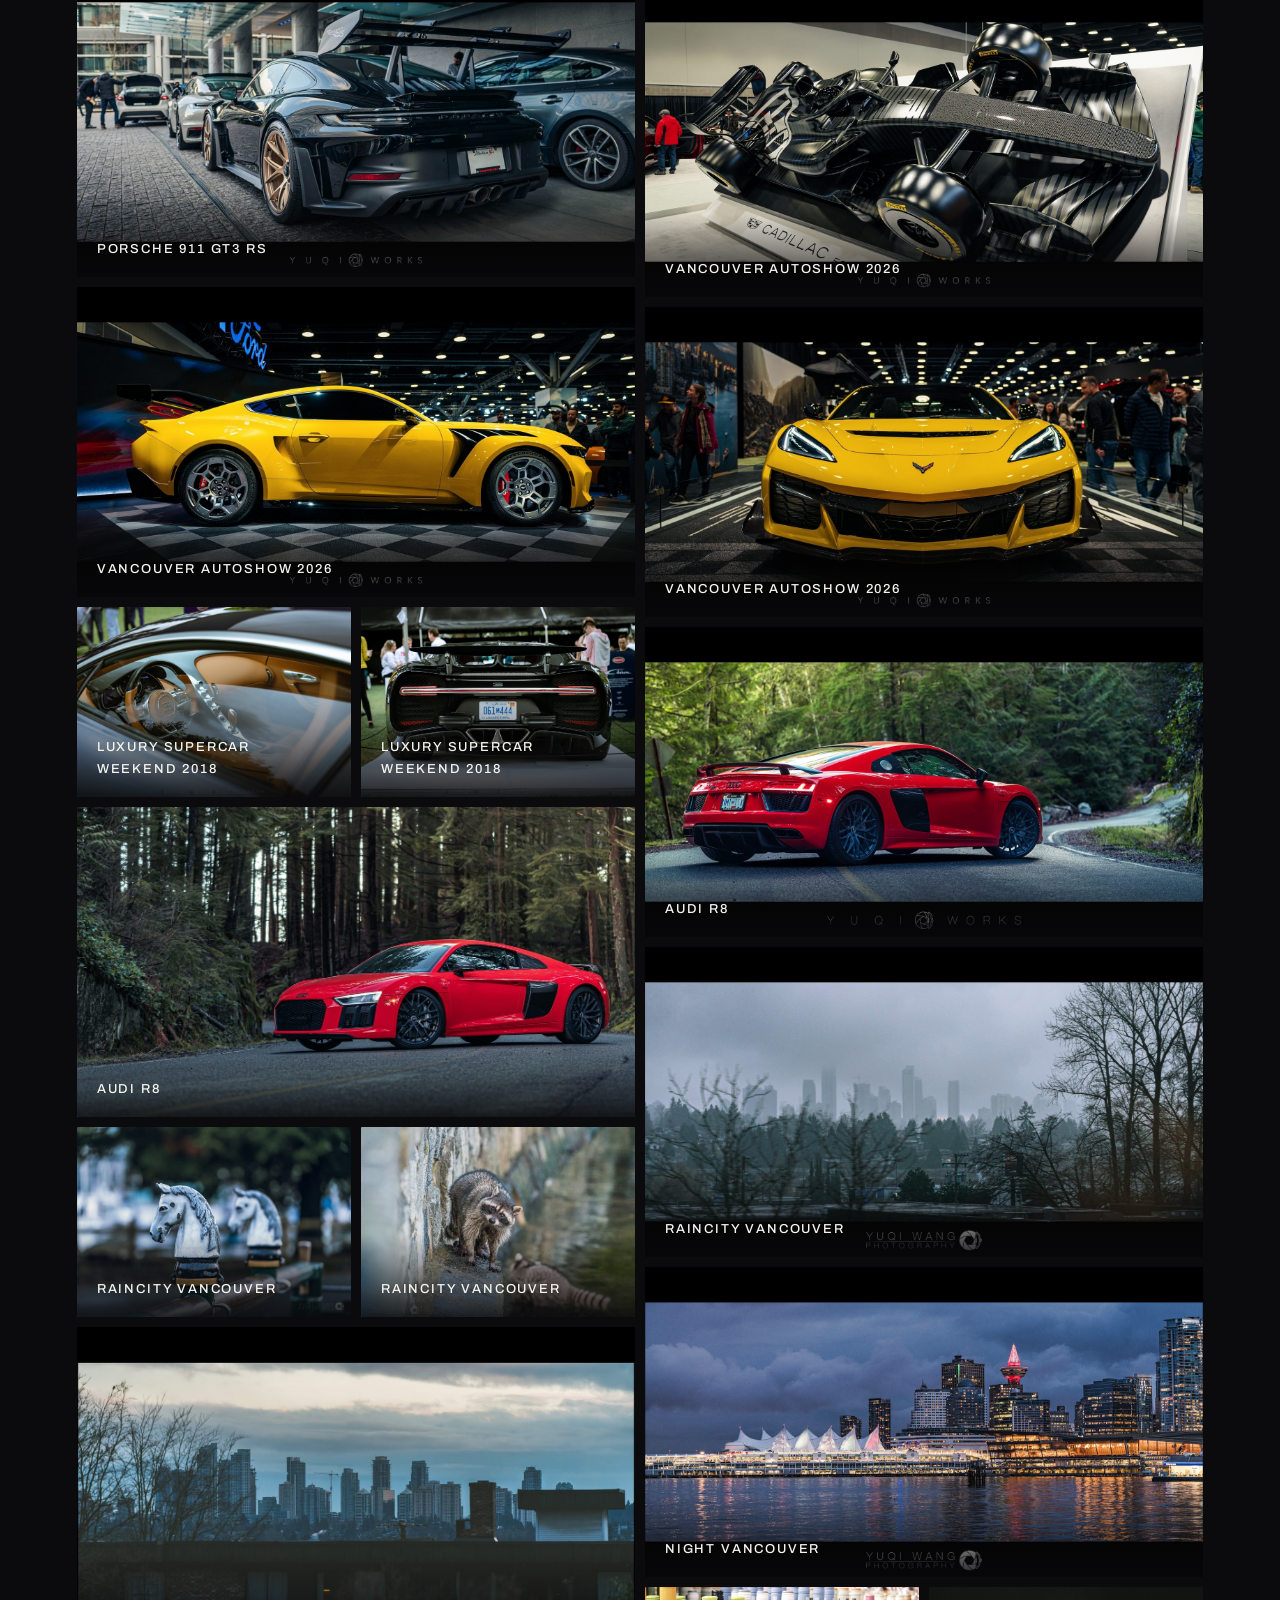
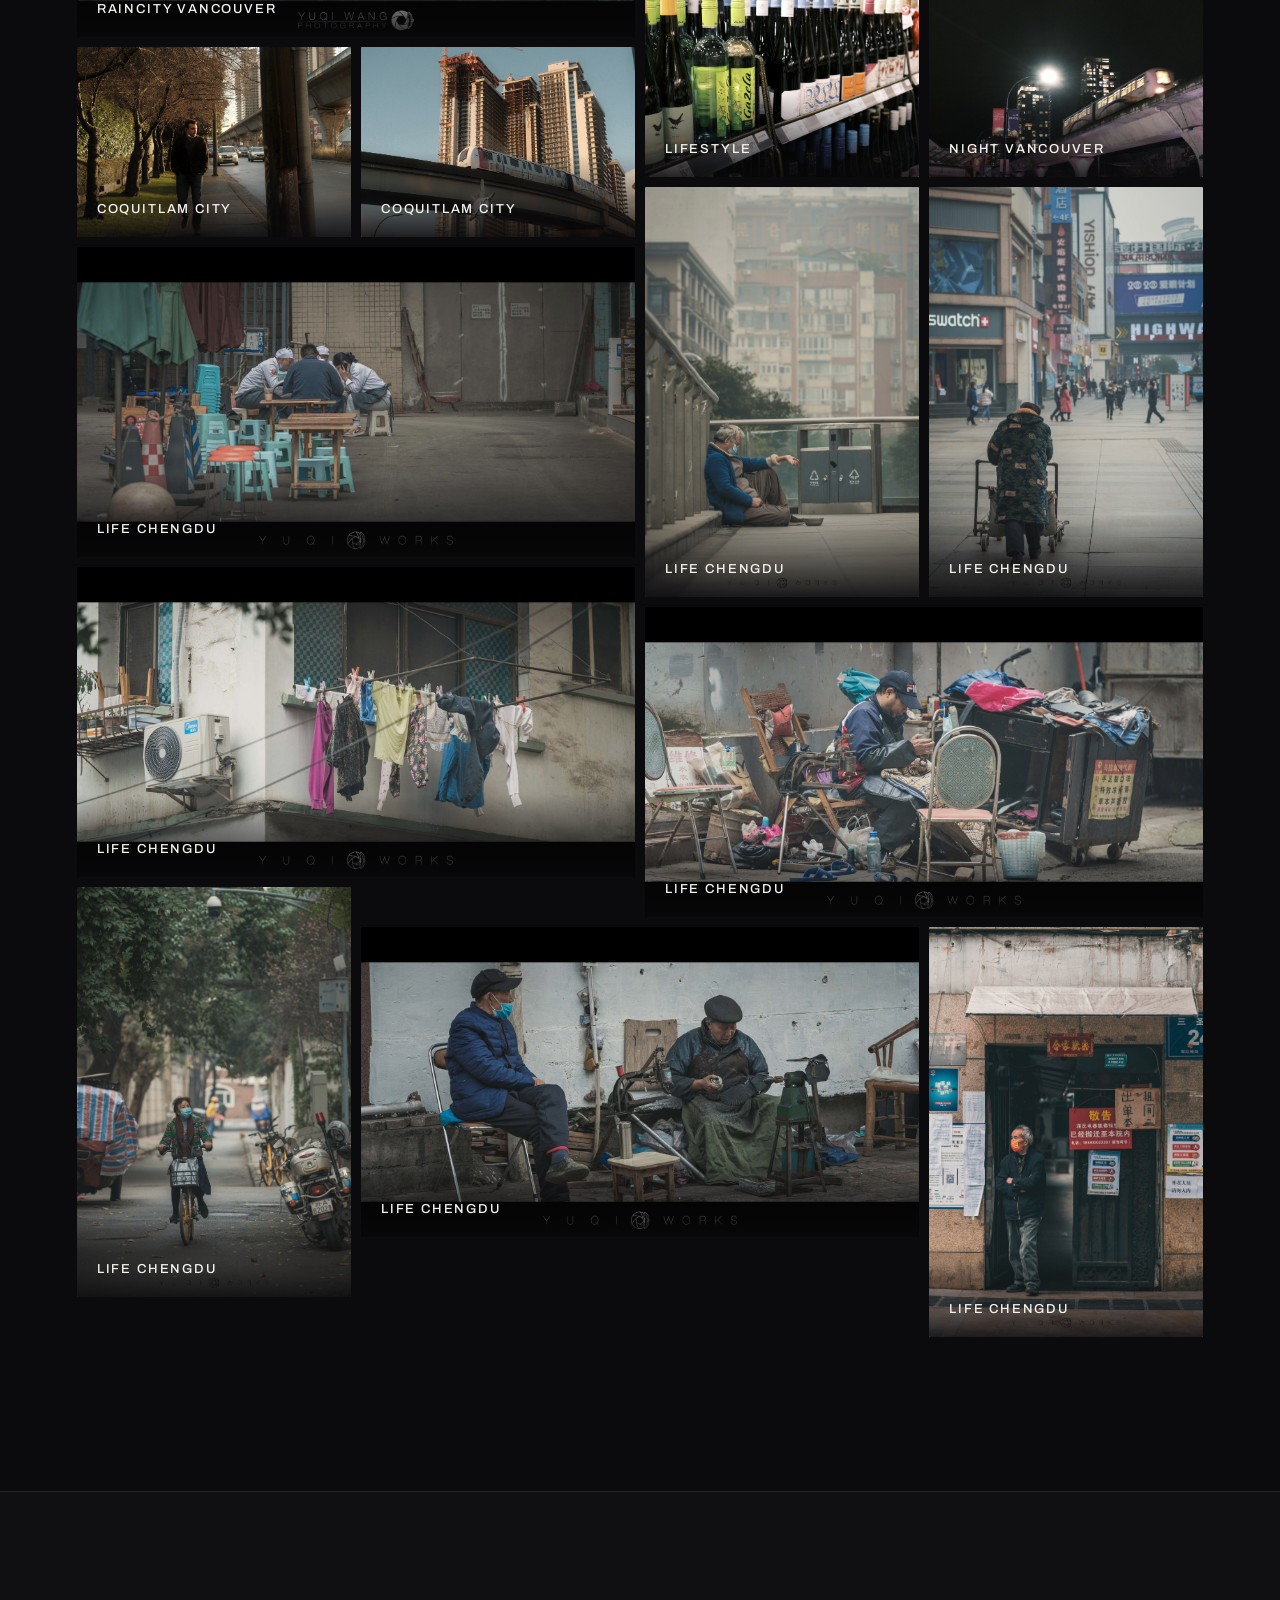
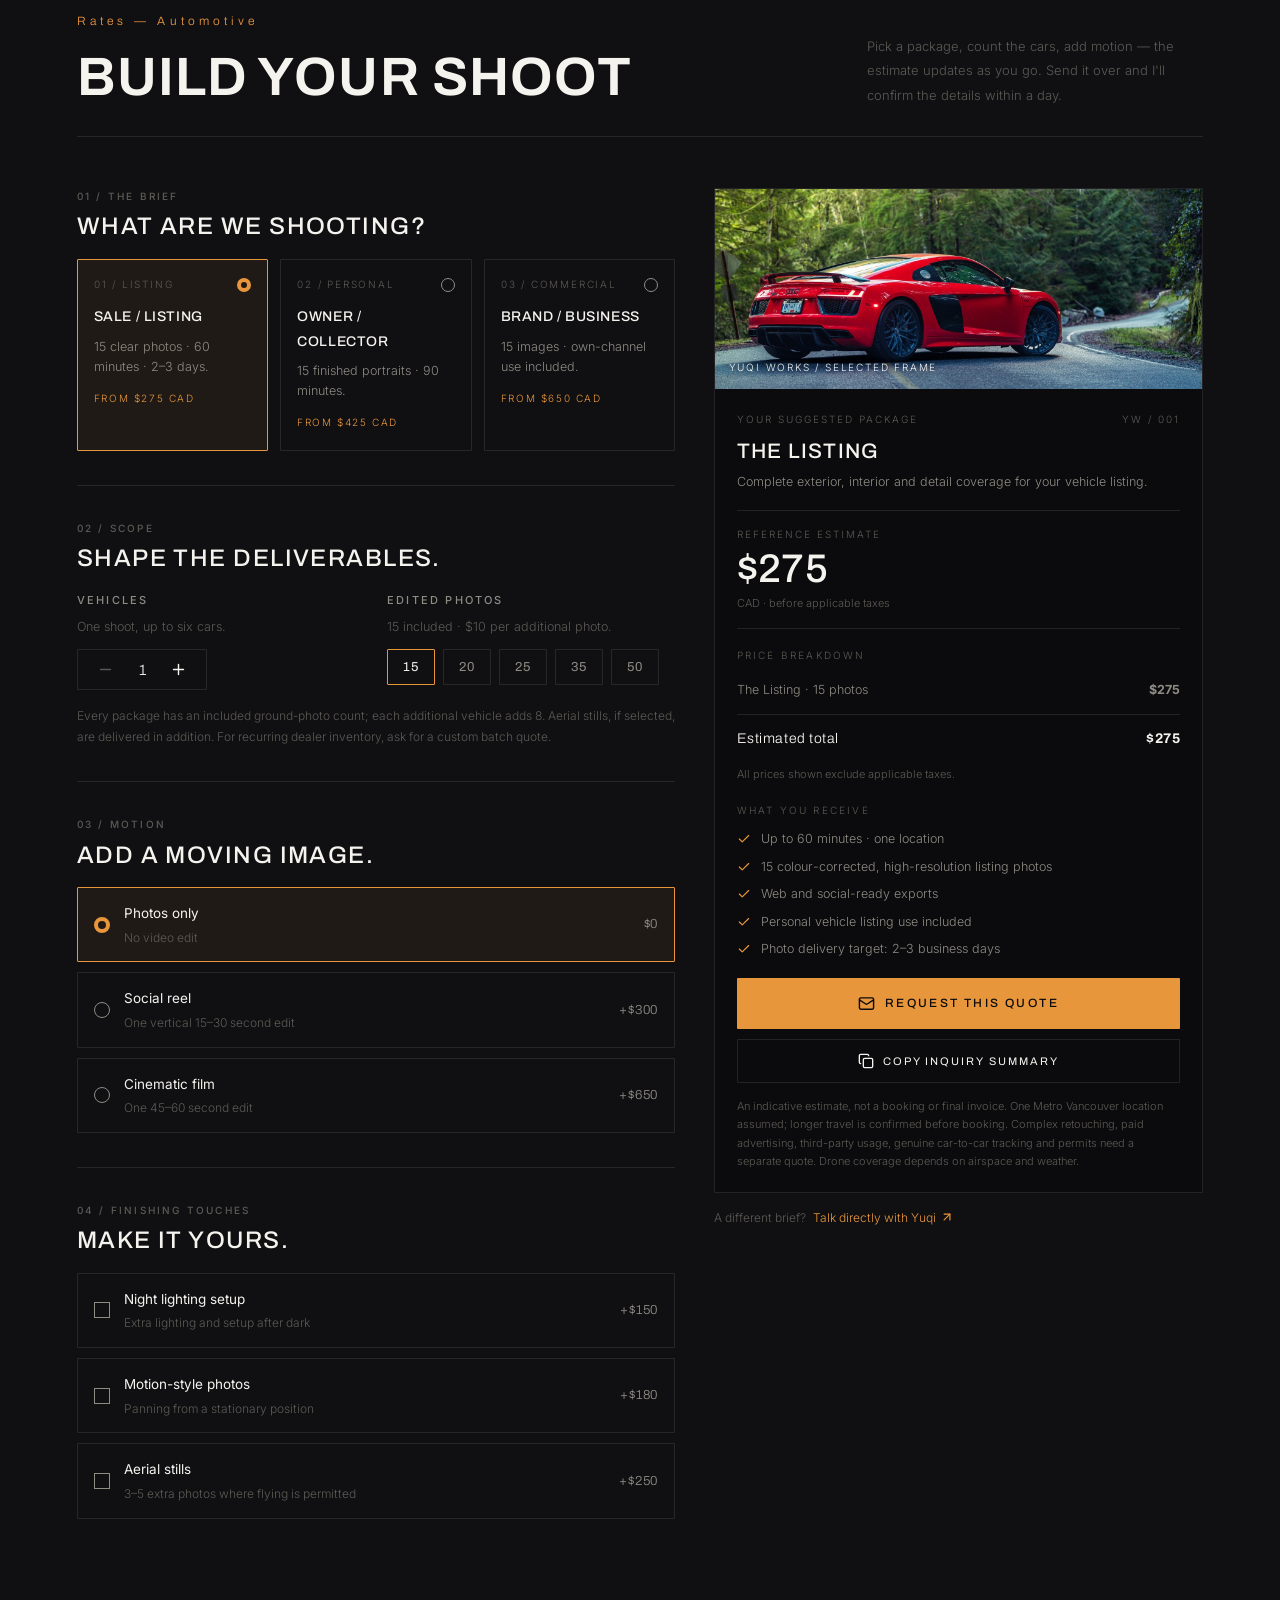
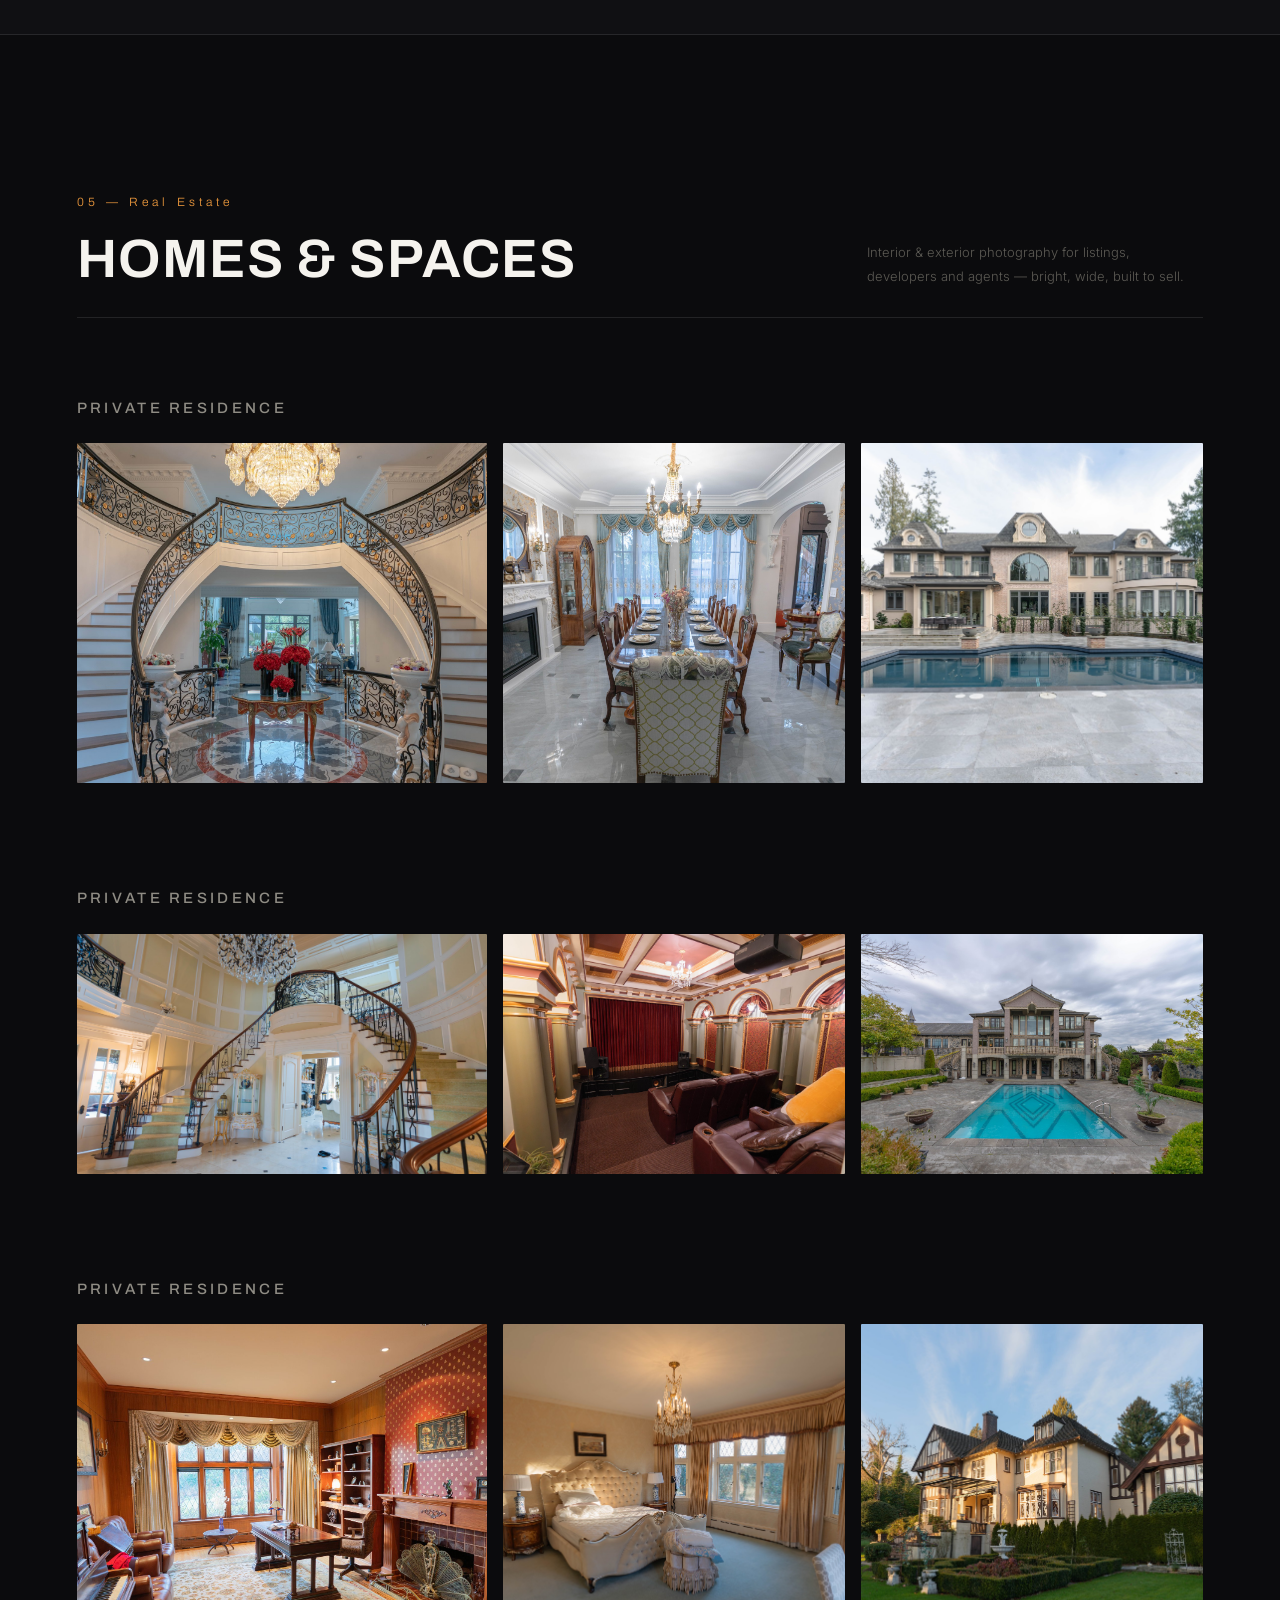
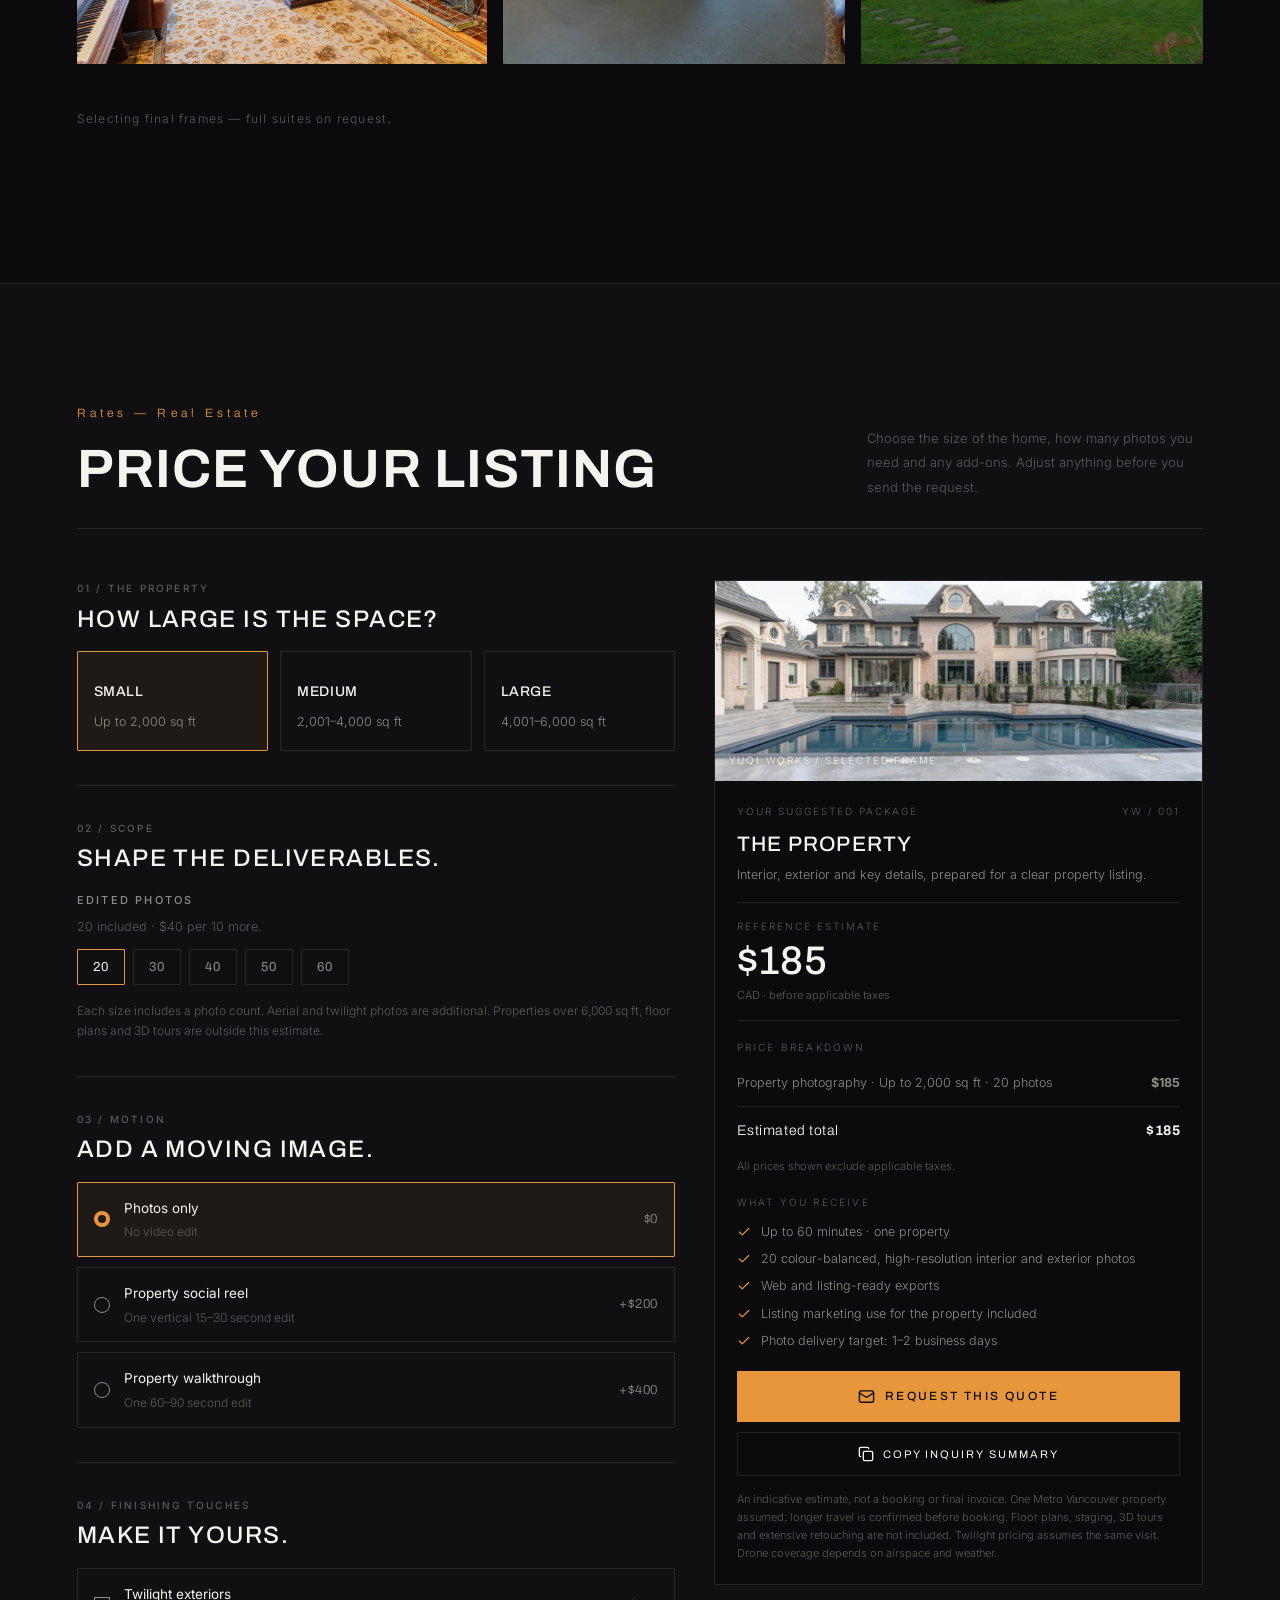
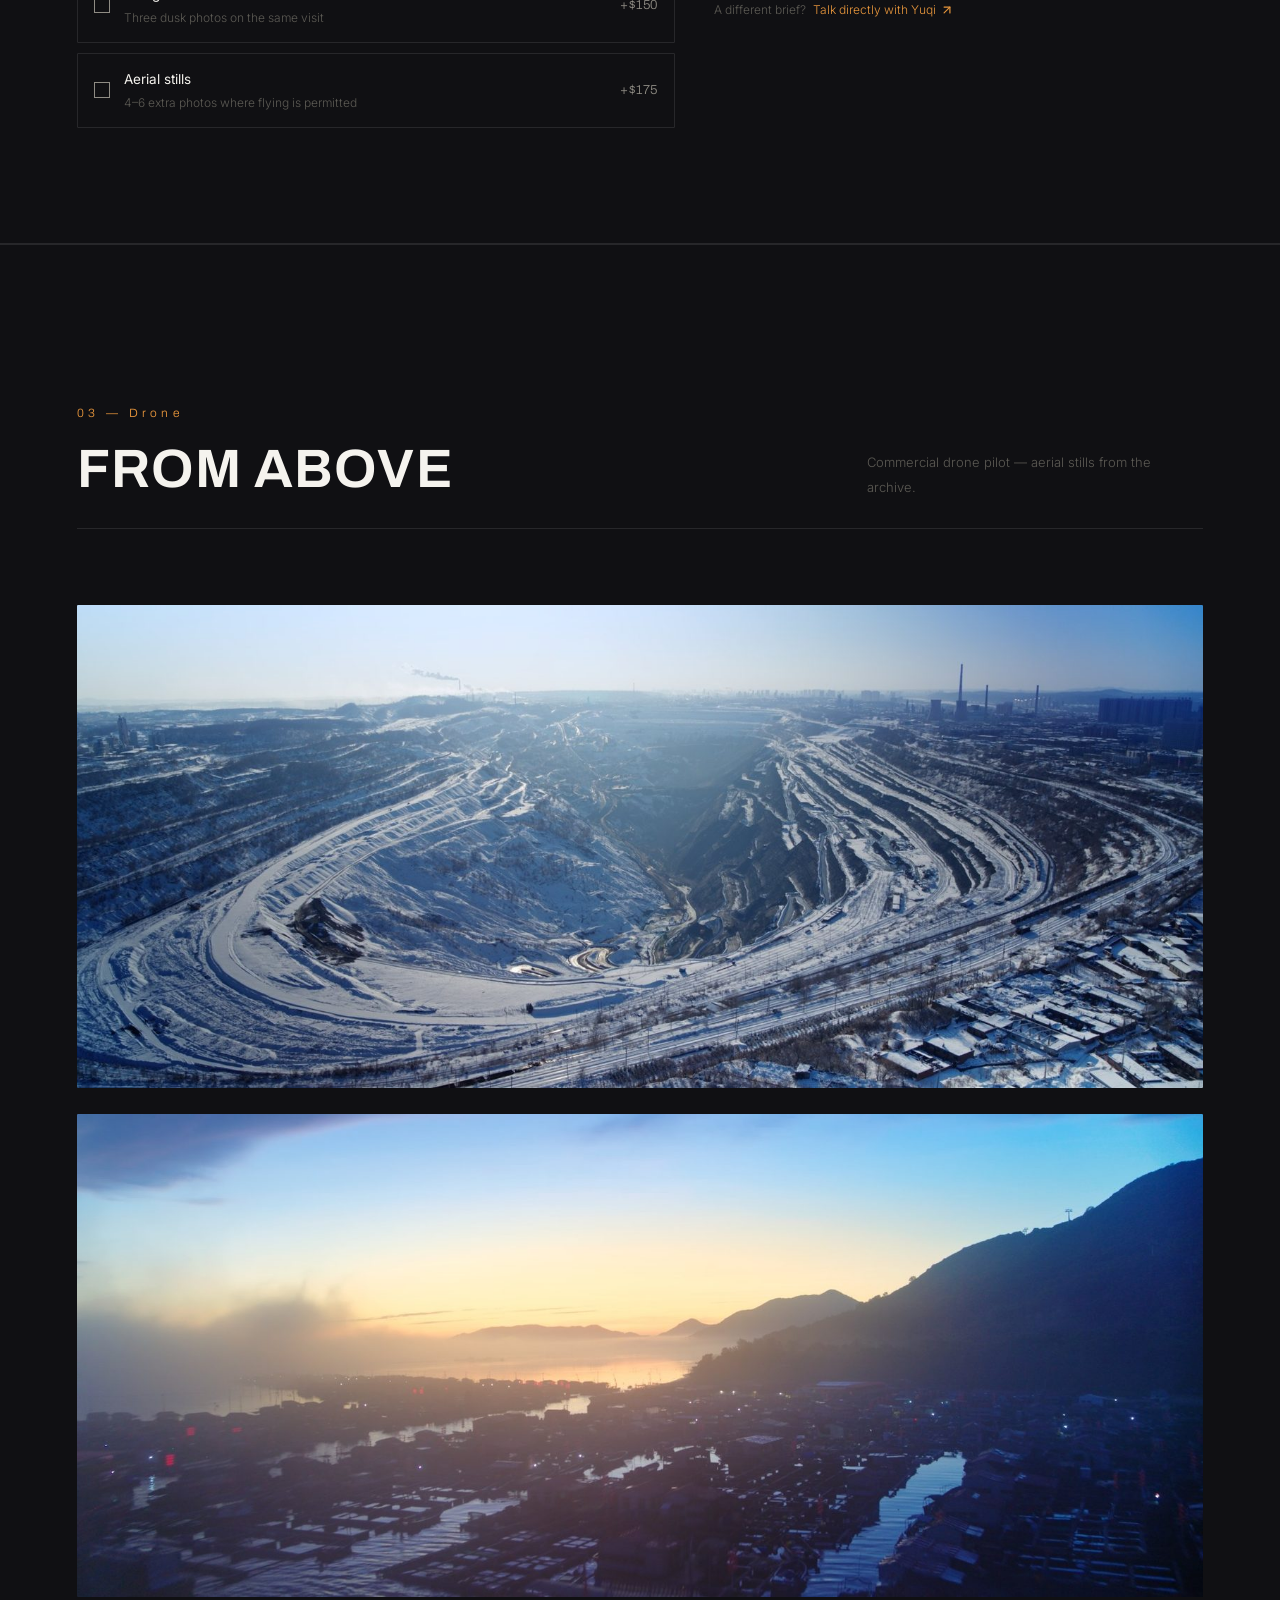
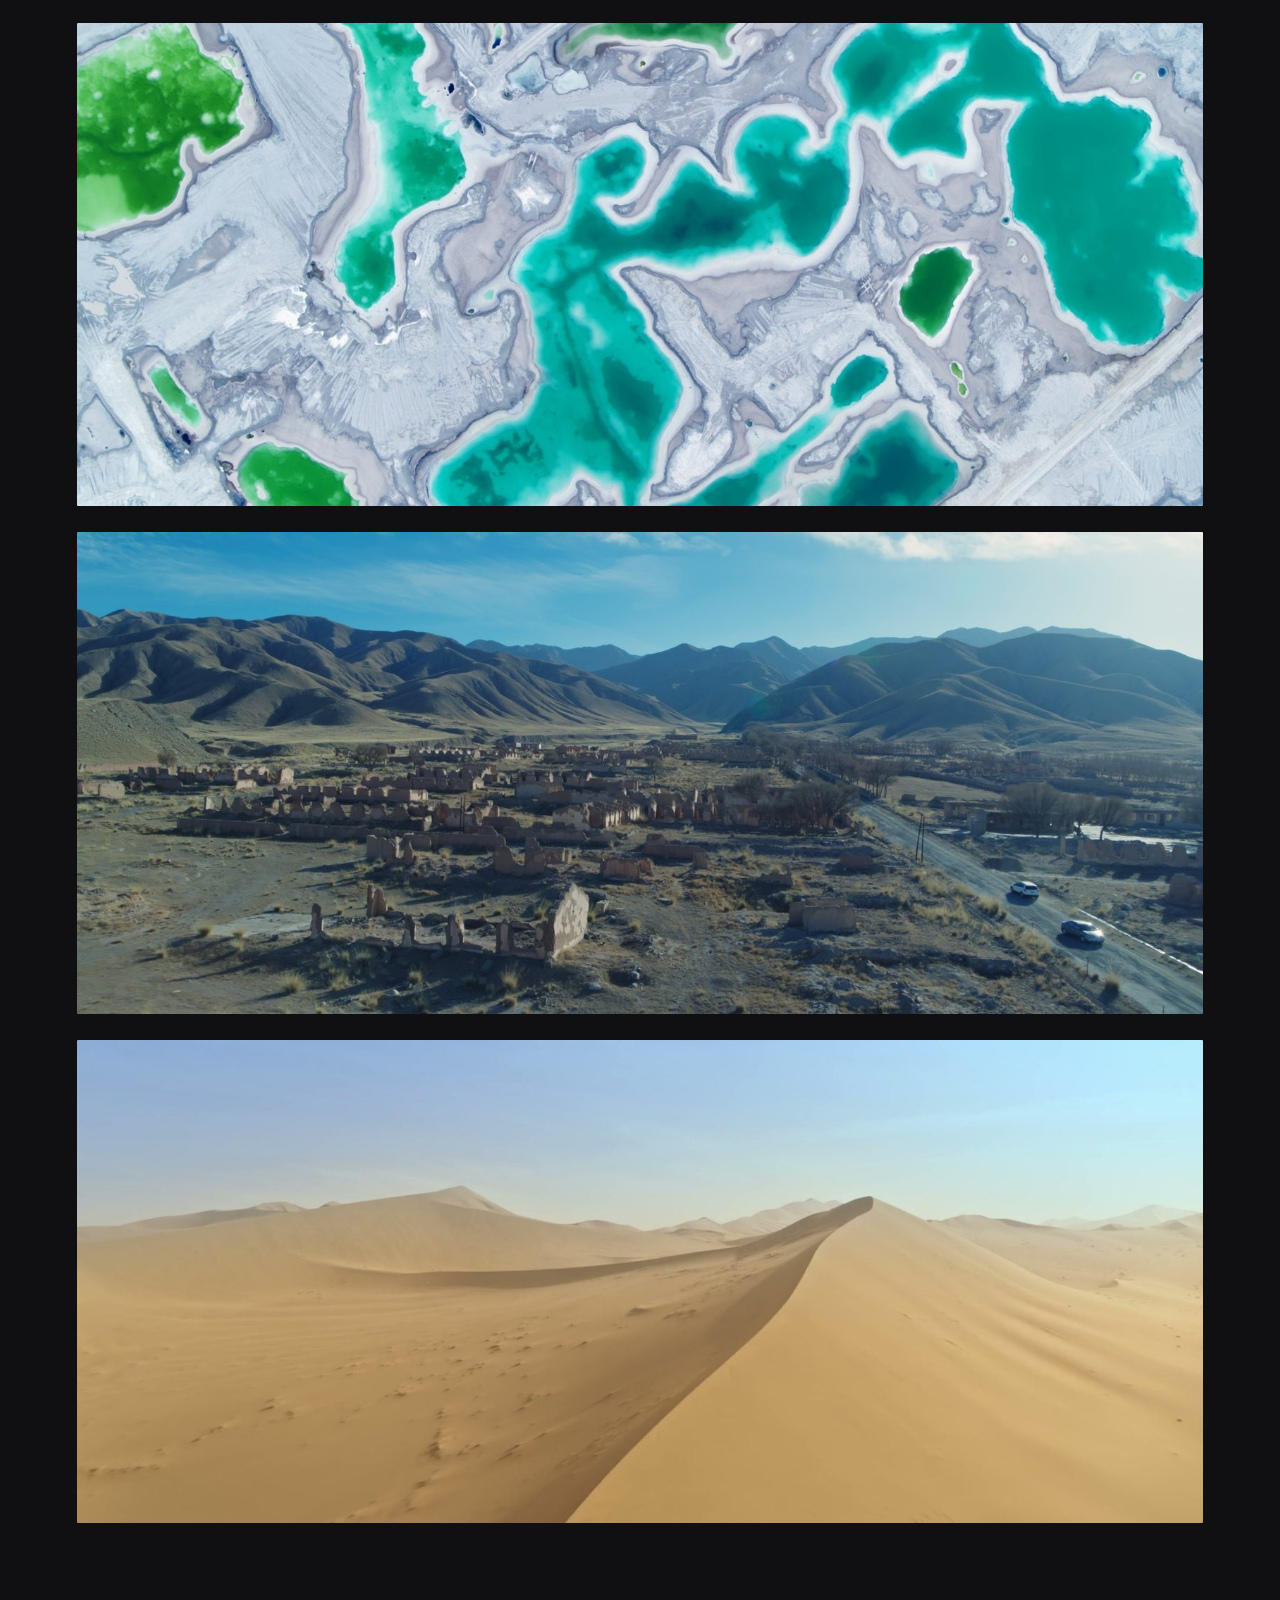
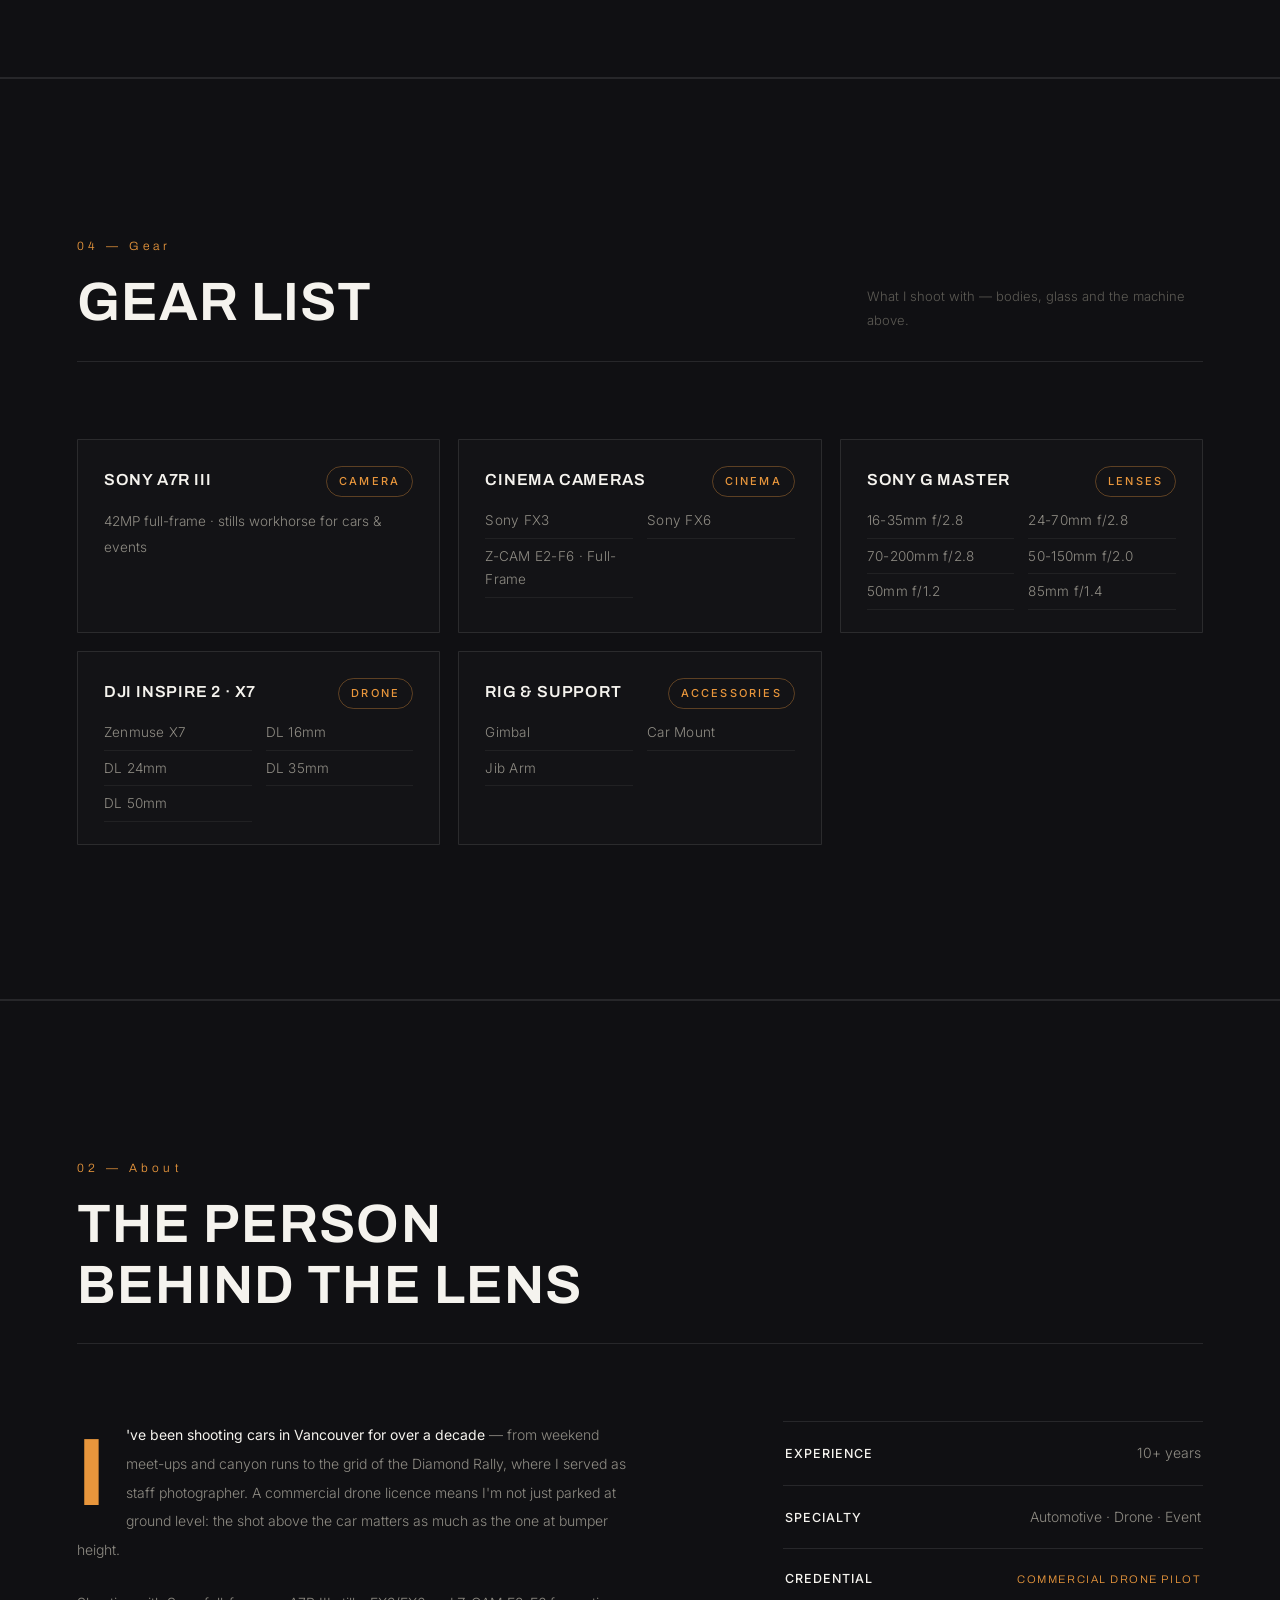
==== commit adc7088e: "Split the quote calculator into two bands: automotive on the dark upper section, real estate below; " ====
--- a/index.html
+++ b/index.html
@@ -175,6 +175,12 @@
   margin-top:14px;
 }
 .sect-head p{color:var(--ink-faint);max-width:42ch;font-size:13px;font-weight:300;line-height:1.9}
+/* rate calculators embedded in the page — one per palette zone (automotive band stays dark, real-estate band light) */
+.quote-sec{
+  background:var(--bg-2);border-top:1px solid var(--line);border-bottom:1px solid var(--line);
+  padding:clamp(70px,9vw,140px) var(--pad);
+}
+.quote-sec .sect-head{margin-bottom:clamp(34px,4vw,58px)}
 
 /* ============ GALLERY ============ */
 .work-grid{
@@ -501,7 +507,7 @@
     </p>
     <div class="cta-row">
       <a class="btn btn-solid" href="#work" data-i18n="ctaWork">View Work</a>
-      <a class="btn btn-ghost" href="/quote/" data-i18n="ctaQuote">Build a Quote</a>
+      <a class="btn btn-ghost" href="#quote-auto" data-i18n="ctaQuote">Build a Quote</a>
     </div>
     <div class="hero-facts">
       <div class="fact"><b data-i18n="f1v">10+</b><span data-i18n="f1k">Years Shooting</span></div>
@@ -709,6 +715,18 @@
 <!-- ============ CONTACT ============ -->
 <!-- ============ DRONE ============ -->
 
+<!-- ============ AUTOMOTIVE RATES ============ -->
+<section class="quote-sec" id="quote-auto">
+  <div class="sect-head">
+    <div>
+      <span class="no" data-i18n="qaNo">Rates — Automotive</span>
+      <h2 data-i18n="qaTitle">Build your shoot</h2>
+    </div>
+    <p data-i18n="qaDesc">Pick a package, count the cars, add motion — the estimate updates as you go. Send it over and I'll confirm the details within a day.</p>
+  </div>
+  <div id="qw-quote-auto"></div>
+</section>
+
 <!-- ============ REAL ESTATE ============ -->
 <section id="re" class="re">
   <div class="sect-head">
@@ -746,6 +764,18 @@
 
   </div>
   <p class="re-note" data-i18n="reNote">Selecting final frames — full suites on request.</p>
+</section>
+
+<!-- ============ REAL ESTATE RATES ============ -->
+<section class="quote-sec" id="quote-re">
+  <div class="sect-head">
+    <div>
+      <span class="no" data-i18n="qrNo">Rates — Real Estate</span>
+      <h2 data-i18n="qrTitle">Price your listing</h2>
+    </div>
+    <p data-i18n="qrDesc">Choose the size of the home, how many photos you need and any add-ons. Adjust anything before you send the request.</p>
+  </div>
+  <div id="qw-quote-re"></div>
 </section>
 
 <section class="about" id="drone">
@@ -851,14 +881,8 @@
     <a href="mailto:yuqiworks@gmail.com" data-i18n="mailCta">yuqiworks@gmail.com</a>
   </div>
 
-  <div class="quote-calc-wrap">
-    <h3 class="quote-title" data-i18n="quoteTitle">Request a Quote</h3>
-    <p class="qf-hint" data-i18n="calcHint">Configure your shoot below — the form fills itself in.</p>
-    <div id="qw-quote"></div>
-  </div>
-
   <div class="quote-form-wrap">
-    <h3 class="quote-title" data-i18n="formTitle">Step 2 — Send your request</h3>
+    <h3 class="quote-title" data-i18n="formTitle">Send your request</h3>
     <form id="quote-form" action="https://api.web3forms.com/submit" method="POST">
       <input type="hidden" name="access_key" value="4407af5b-5b7f-4bc7-bbbe-d58585b79877">
       <input type="hidden" name="subject" value="New Quote Request — YUQI WORKS">
@@ -994,7 +1018,7 @@
     cred3k:"Credential", cred3v:"Commercial Drone Pilot", cred4k:"Gig Highlight", cred4v:"Diamond Rally Crew",
     cred5k:"Gear", cred5v:"Sony A7R III · Z-CAM E2-F6", cred6k:"Base", cred6v:"Vancouver, BC",
     contactTitle:"Let's shoot<br><em>your car.</em>",
-    mailCta:"yuqiworks@gmail.com", quoteTitle:"Request a Quote", calcHint:"Configure your shoot below — your choices fill in the form automatically.", formTitle:"Step 2 — Send your request", quoteName:"Name", quoteEmail:"Email", quoteType:"Project Type", quoteDate:"Preferred Date", quoteMsg:"Project Details", quoteSend:"Send Request", footNote:"Shot on location across the Pacific Northwest", lbHint:"Gallery"
+    mailCta:"yuqiworks@gmail.com", quoteTitle:"Request a Quote", calcHint:"Configure your shoot below — your choices fill in the form automatically.", formTitle:"Send your request", qaNo:"Rates — Automotive", qaTitle:"Build your shoot", qaDesc:"Pick a package, count the cars, add motion — the estimate updates as you go. Send it over and I'll confirm the details within a day.", qrNo:"Rates — Real Estate", qrTitle:"Price your listing", qrDesc:"Choose the size of the home, how many photos you need and any add-ons. Adjust anything before you send the request.", quoteName:"Name", quoteEmail:"Email", quoteType:"Project Type", quoteDate:"Preferred Date", quoteMsg:"Project Details", quoteSend:"Send Request", footNote:"Shot on location across the Pacific Northwest", lbHint:"Gallery"
   },
   zh: {
     navWork:"作品", navRe:"房产", navDrone:"航拍", navGear:"器材", navAbout:"关于", navQuote:"报价", navContact:"联系", ctaQuote:"生成报价", fAll:"全部", fCar:"汽车", fStreet:"街头", fEvent:"活动",
@@ -1065,7 +1089,7 @@
     cred3k:"资质", cred3v:"商业无人机执照", cred4k:"高光履历", cred4v:"Diamond Rally 团队",
     cred5k:"器材", cred5v:"索尼 A7R III · Z-CAM E2-F6", cred6k:"常驻", cred6v:"温哥华 BC",
     contactTitle:"来拍<br><em>你的车。</em>",
-    mailCta:"yuqiworks@gmail.com", quoteTitle:"获取报价", calcHint:"先在下面配置拍摄内容，表单会自动填好。", formTitle:"第 2 步 — 发送询价", quoteName:"姓名", quoteEmail:"邮箱", quoteType:"项目类型", quoteDate:"期望日期", quoteMsg:"项目详情", quoteSend:"发送请求", footNote:"拍摄地：太平洋西北海岸各处", lbHint:"作品集"
+    mailCta:"yuqiworks@gmail.com", quoteTitle:"获取报价", calcHint:"先在下面配置拍摄内容，表单会自动填好。", formTitle:"发送询价", qaNo:"报价 — 汽车", qaTitle:"配置你的拍摄", qaDesc:"选套餐、数车辆、加动态，价格随选择实时更新。直接发送，我会在一天内确认细节。", qrNo:"报价 — 房产", qrTitle:"房源报价", qrDesc:"选择房屋面积、照片数量与附加项，发送前随时可以调整。", quoteName:"姓名", quoteEmail:"邮箱", quoteType:"项目类型", quoteDate:"期望日期", quoteMsg:"项目详情", quoteSend:"发送请求", footNote:"拍摄地：太平洋西北海岸各处", lbHint:"作品集"
   }
 };
 function applyLang(lang){
@@ -1298,12 +1322,11 @@
 </script>
 <script>
 /* quote calculator (static, shares the pricing code published under /quote/) */
-window.QUOTE_PAGE = {
-  category: "automotive",
-  locale: (function () { try { return localStorage.getItem("yuqi-lang") === "zh" ? "zh" : "en"; } catch (e) { return "en"; } })()
-};
-window.QUOTE_EMBED = true;
-window.QUOTE_MOUNT = "qw-quote";
+var YUQI_LANG = (function () { try { return localStorage.getItem("yuqi-lang") === "zh" ? "zh" : "en"; } catch (e) { return "en"; } })();
+window.QUOTE_INSTANCES = [
+  { mount: "qw-quote-auto", category: "automotive", embed: true, locale: YUQI_LANG },
+  { mount: "qw-quote-re", category: "property", embed: true, locale: YUQI_LANG }
+];
 </script>
 <script src="/quote/quote-core.js"></script>
 <script src="/quote/quote.js"></script>
--- a/quote/quote-embed.css
+++ b/quote/quote-embed.css
@@ -1,9 +1,10 @@
 /* Homepage embed for the quote calculator — scoped to .qw-embed, uses the main site's CSS variables
    (--bg/--ink/--accent/--line/--font-d...) so the calculator reads as part of the site, not a widget. */
 
-/* hint line + wrapper for the calculator block, full section width (the form stays at the site's 760px) */
-.quote-calc-wrap { margin-top: clamp(40px, 6vw, 72px); }
-.quote-calc-wrap .qf-hint, .quote-form-wrap .qf-hint { font-size: 13px; line-height: 1.7; color: var(--ink-dim); margin: -6px 0 0; max-width: 64ch; }
+/* one rate band per palette zone: automotive sits with the dark top half, real estate with the light bottom half.
+   The band keeps the site's section width; the calculator is capped so it stays readable on ultrawide screens. */
+.quote-sec .qw-embed { max-width: 1320px; }
+.quote-form-wrap .qf-hint { font-size: 13px; line-height: 1.7; color: var(--ink-dim); margin: -6px 0 0; max-width: 64ch; }
 
 .qw-embed .site-header,
 .qw-embed .service-switch,
@@ -105,7 +106,8 @@
 
 /* --- quote panel --- */
 .qw-embed .quote-column { position: sticky; top: 96px; }
-.qw-embed .quote-panel { border: 1px solid var(--line); border-radius: var(--radius); background: var(--bg-2); overflow: hidden; }
+/* the band itself sits on --bg-2, so the panel takes --bg to read as a card in either palette */
+.qw-embed .quote-panel { border: 1px solid var(--line); border-radius: var(--radius); background: var(--bg); overflow: hidden; }
 .qw-embed .image-panel { position: relative; }
 .qw-embed .image-panel img { display: block; width: 100%; height: 200px; object-fit: cover; }
 .qw-embed .image-panel span {
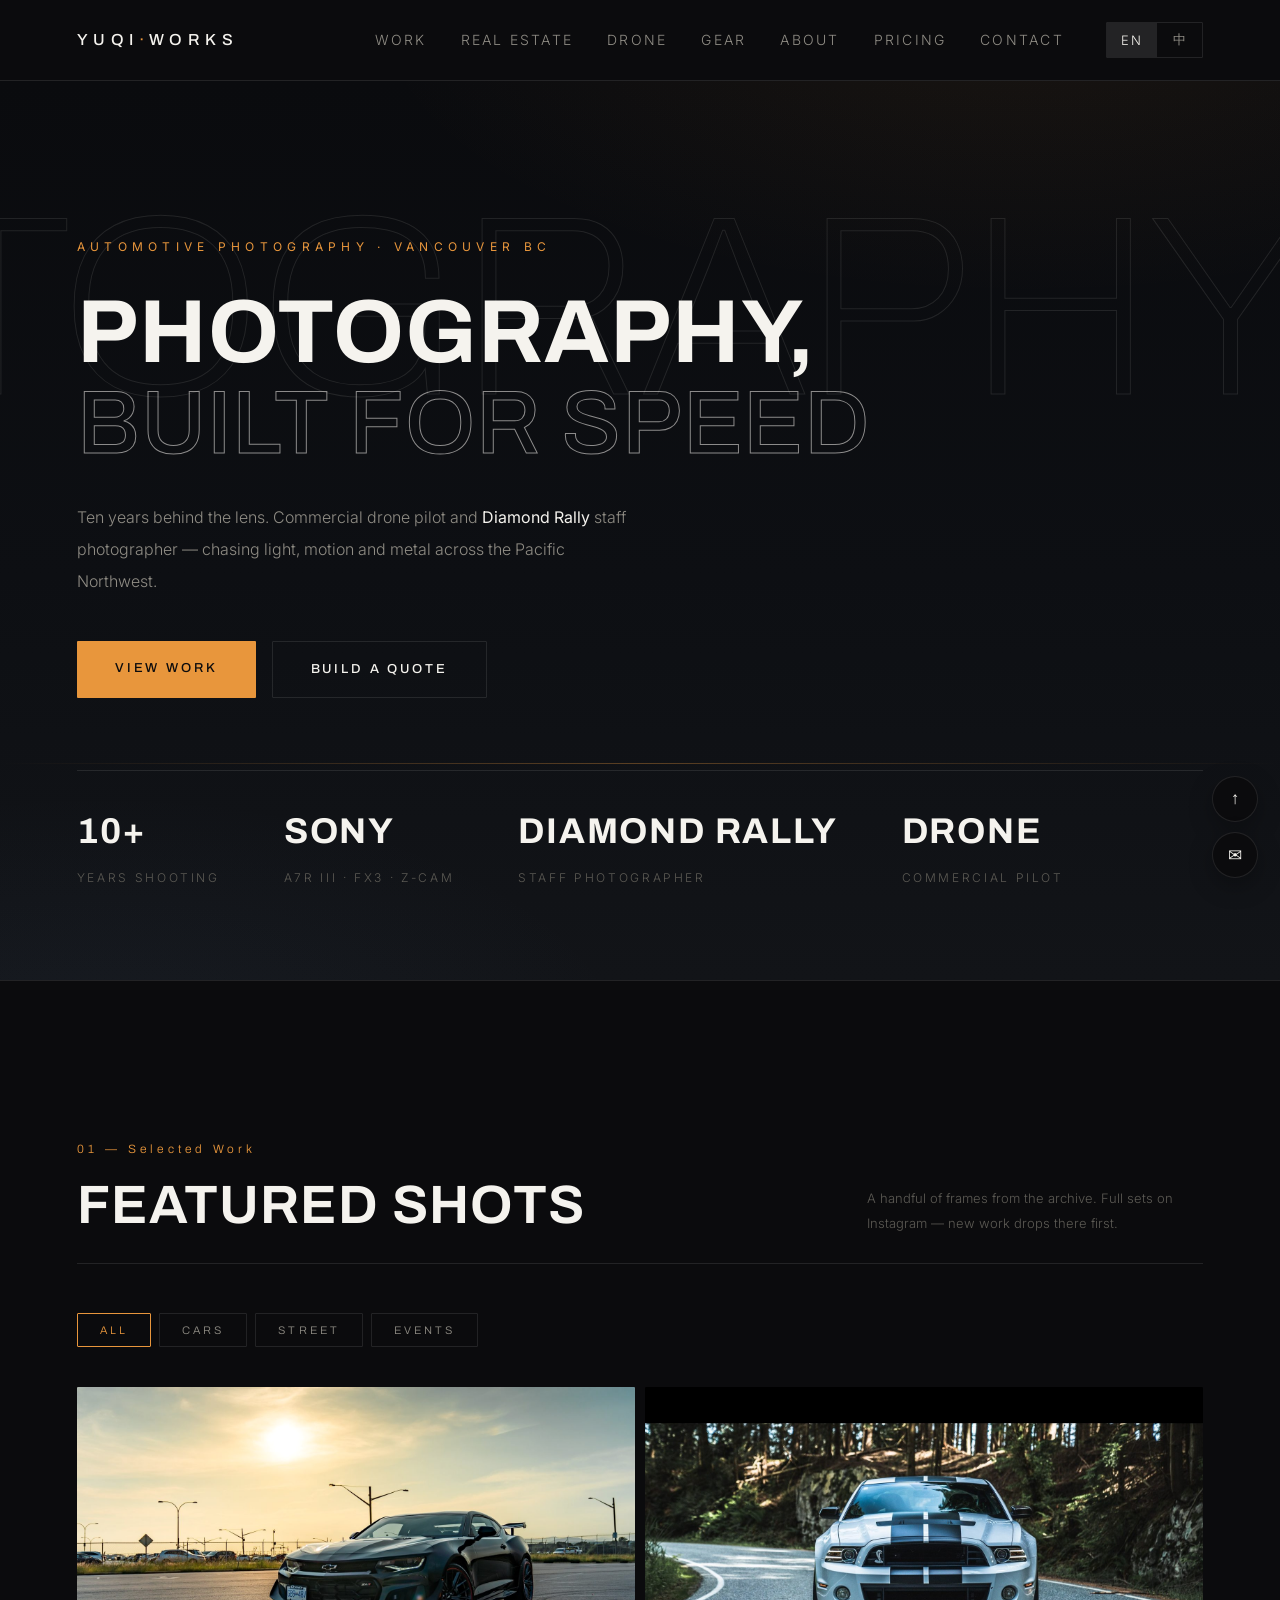
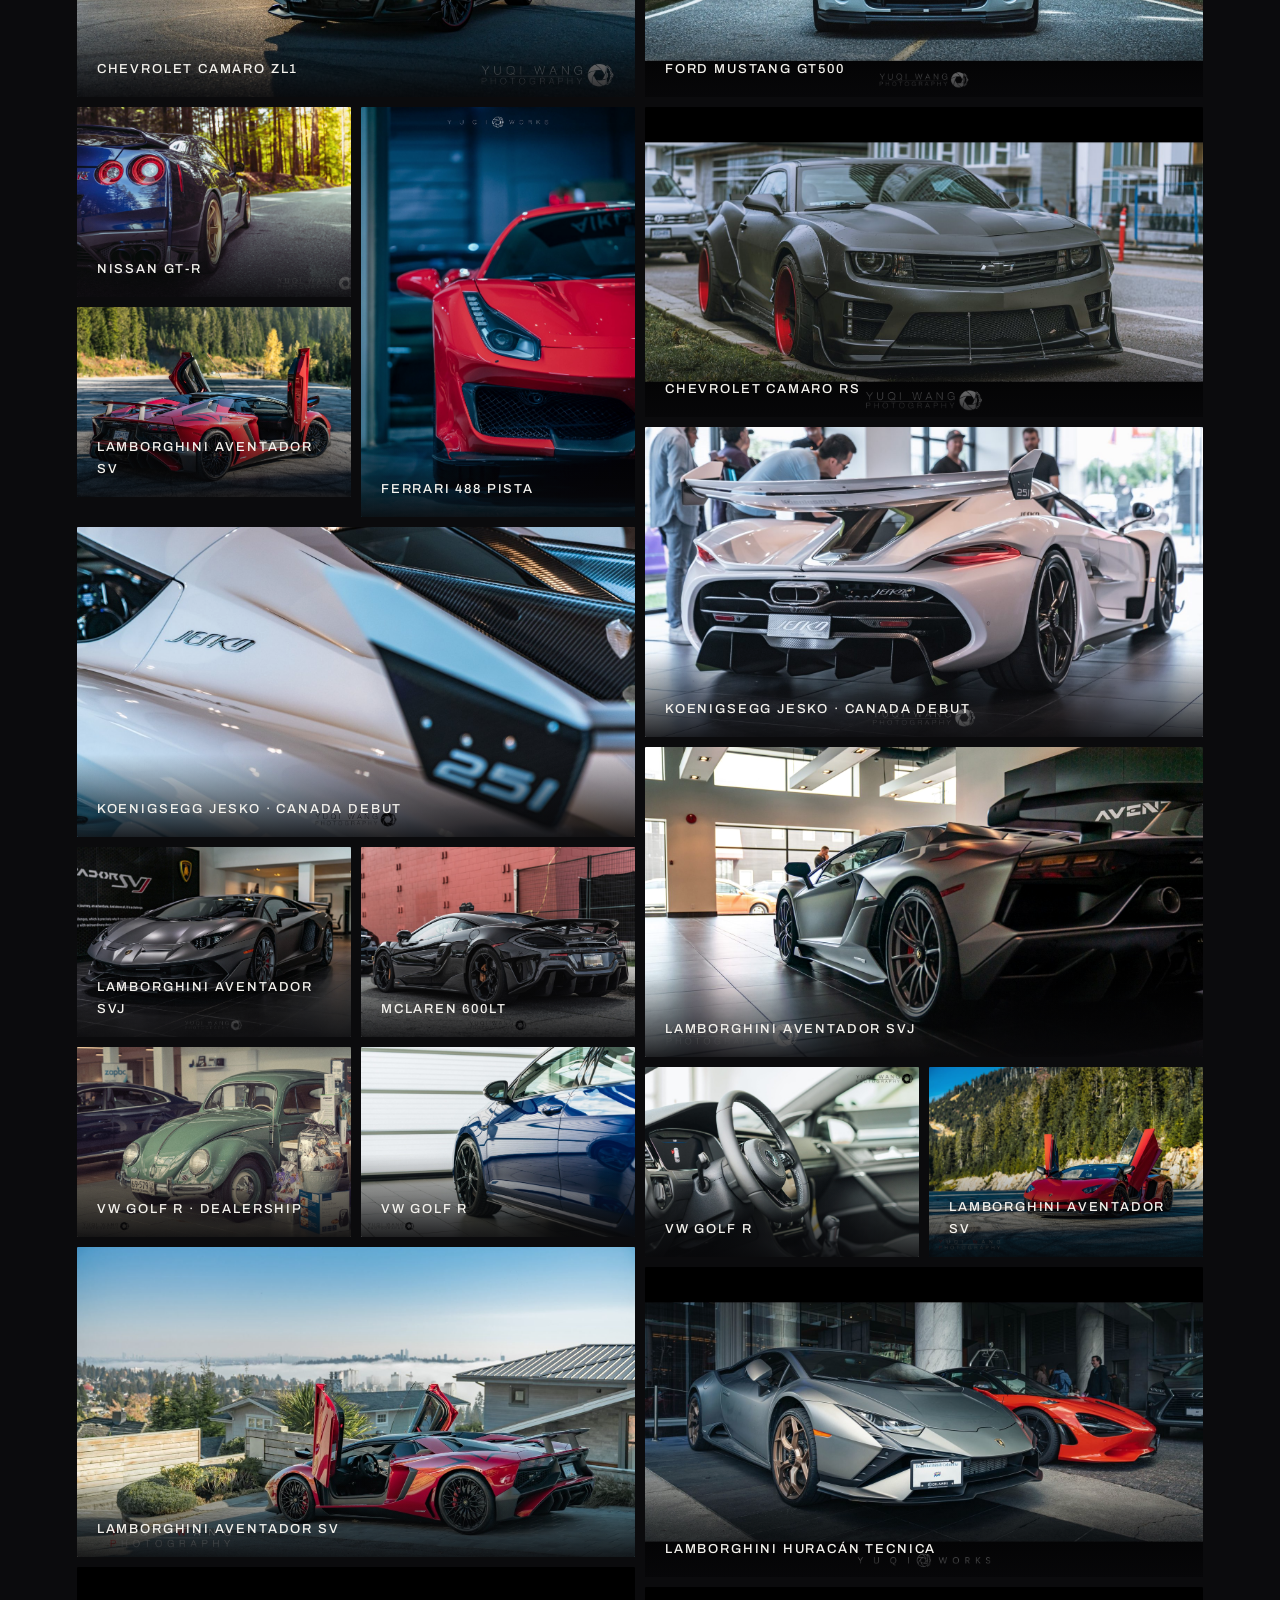
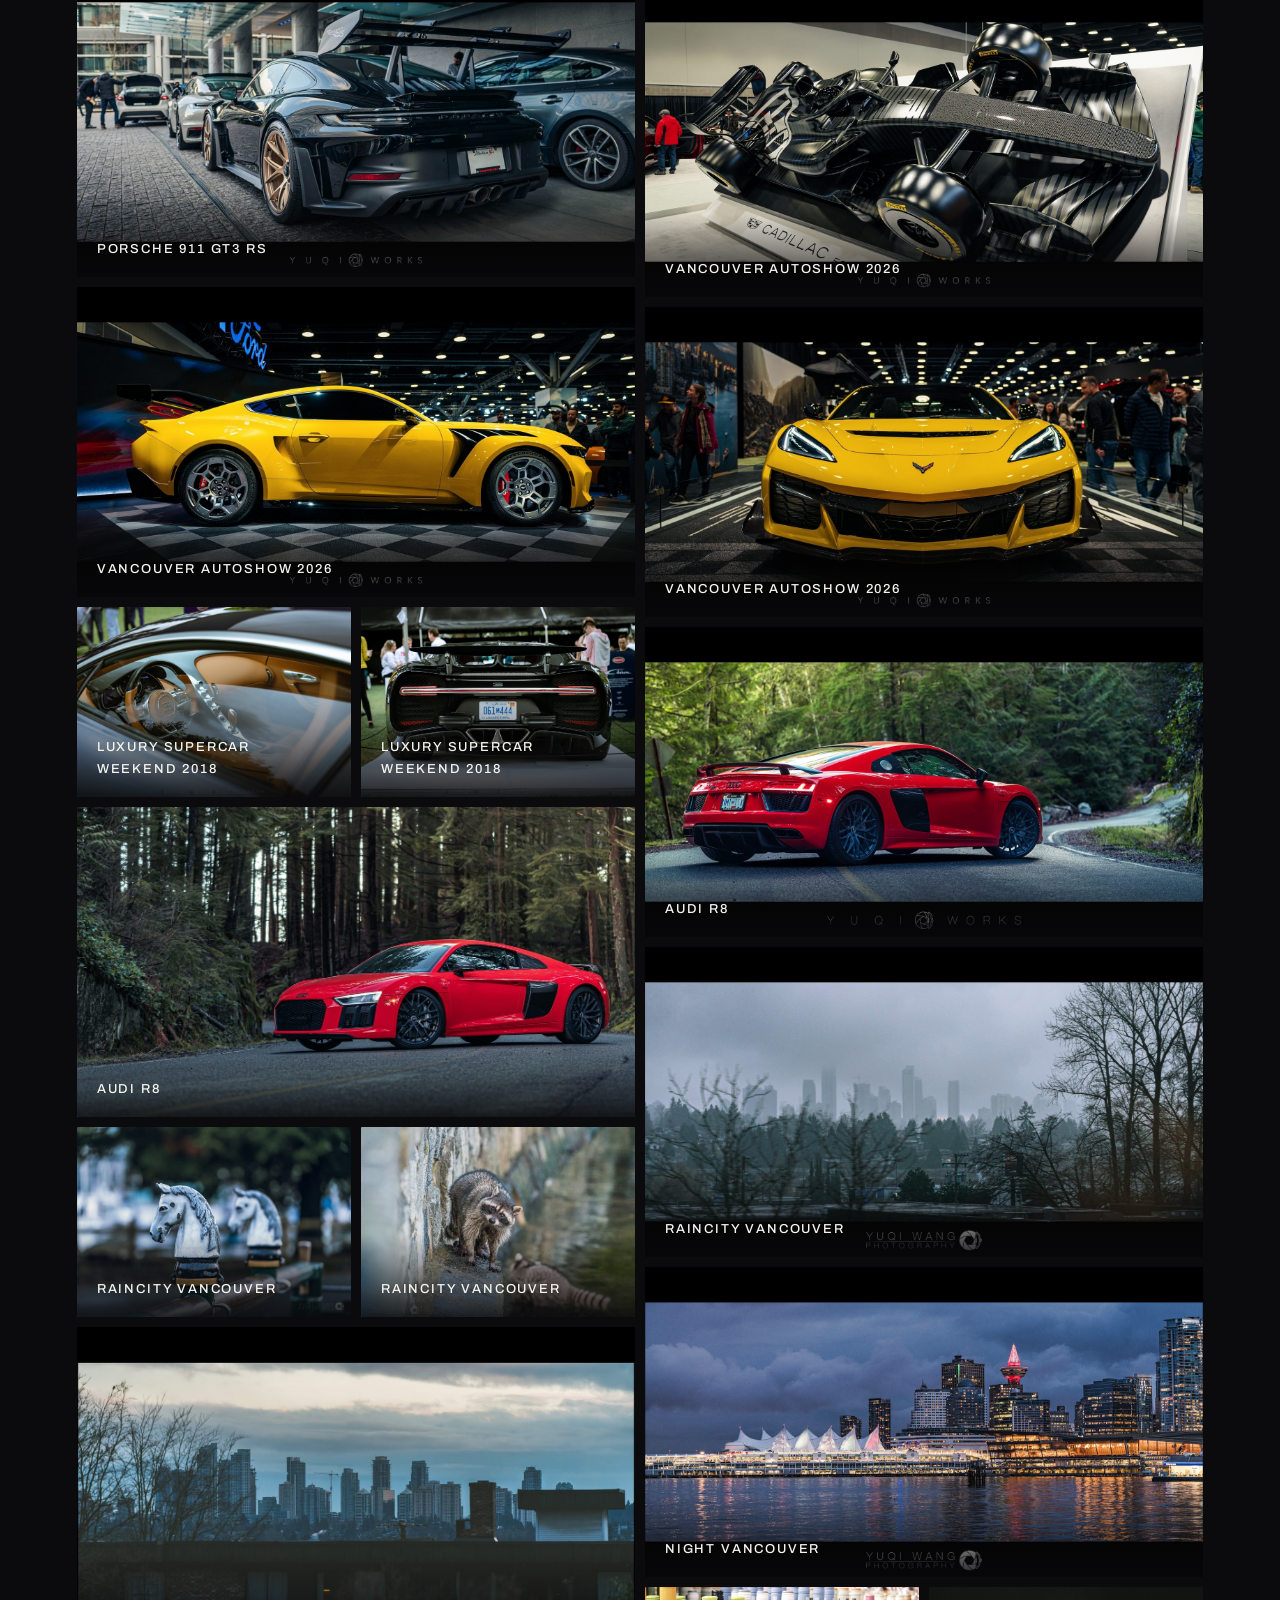
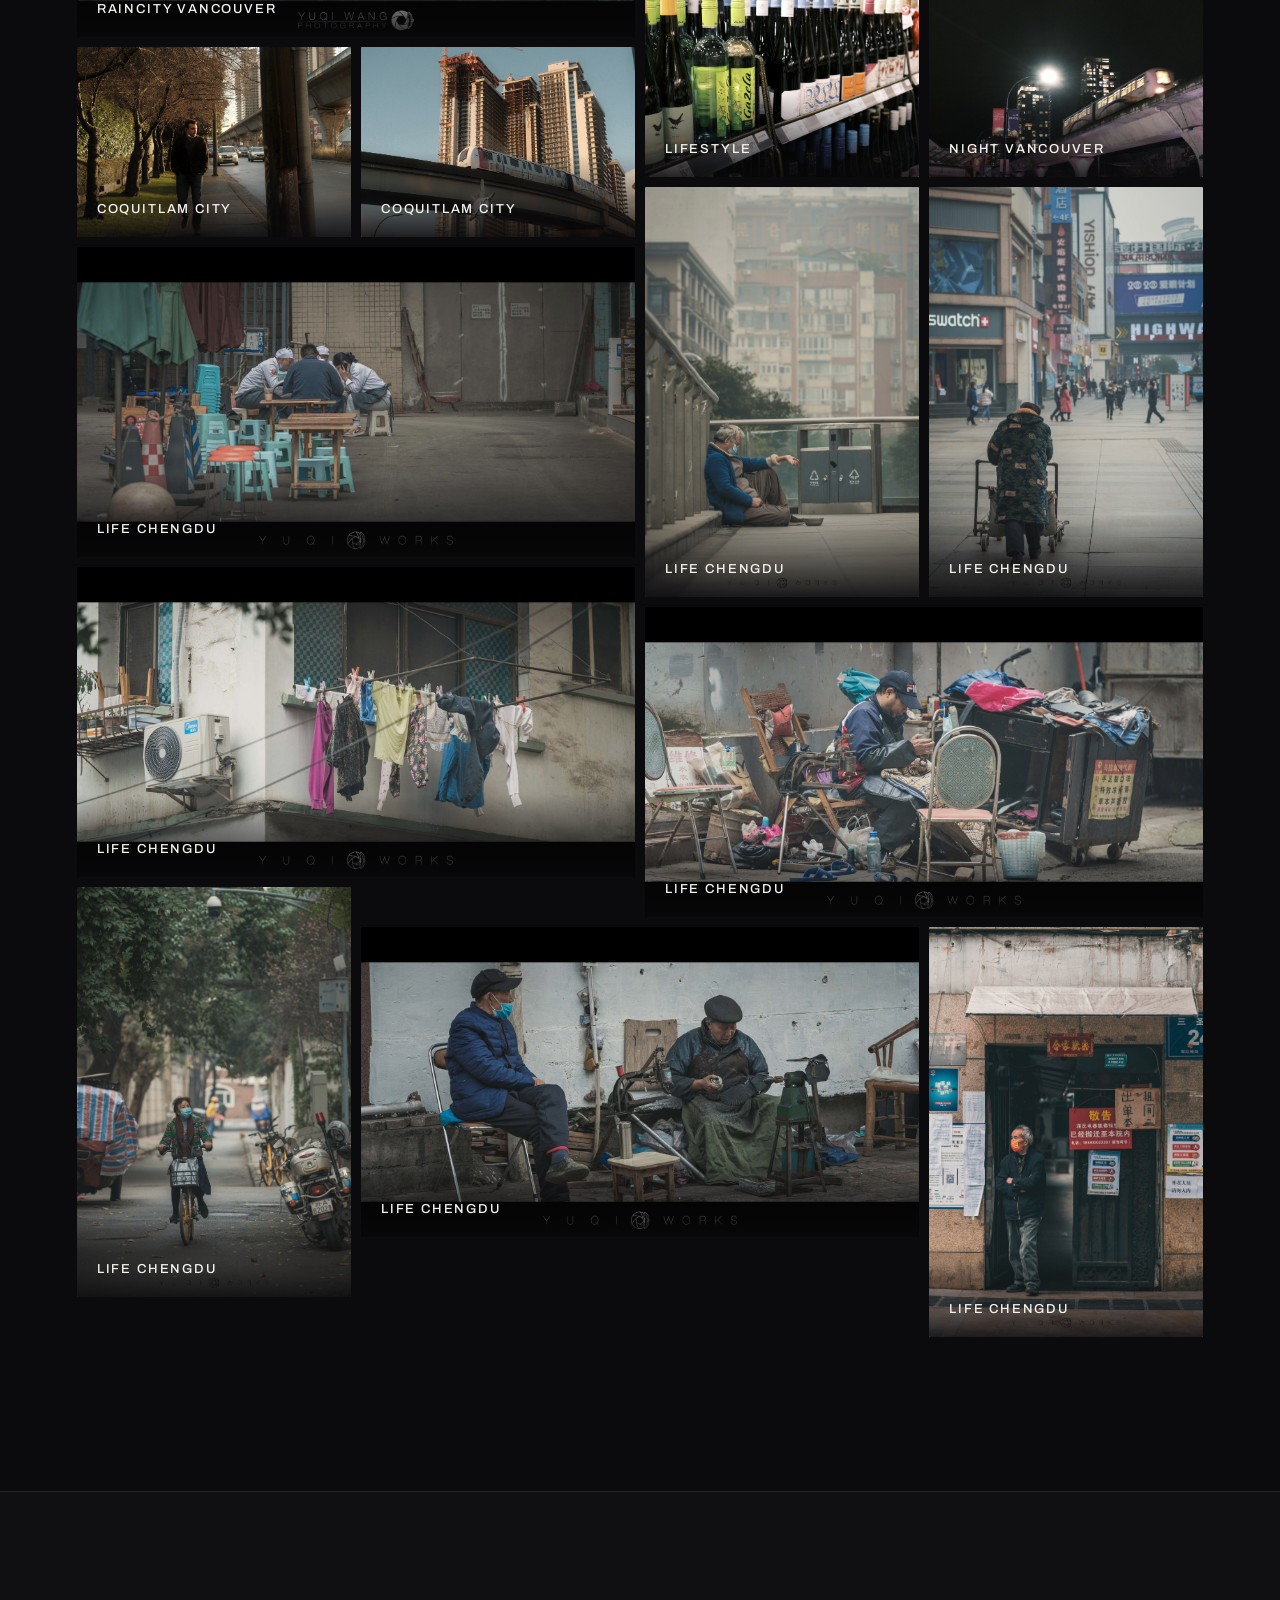
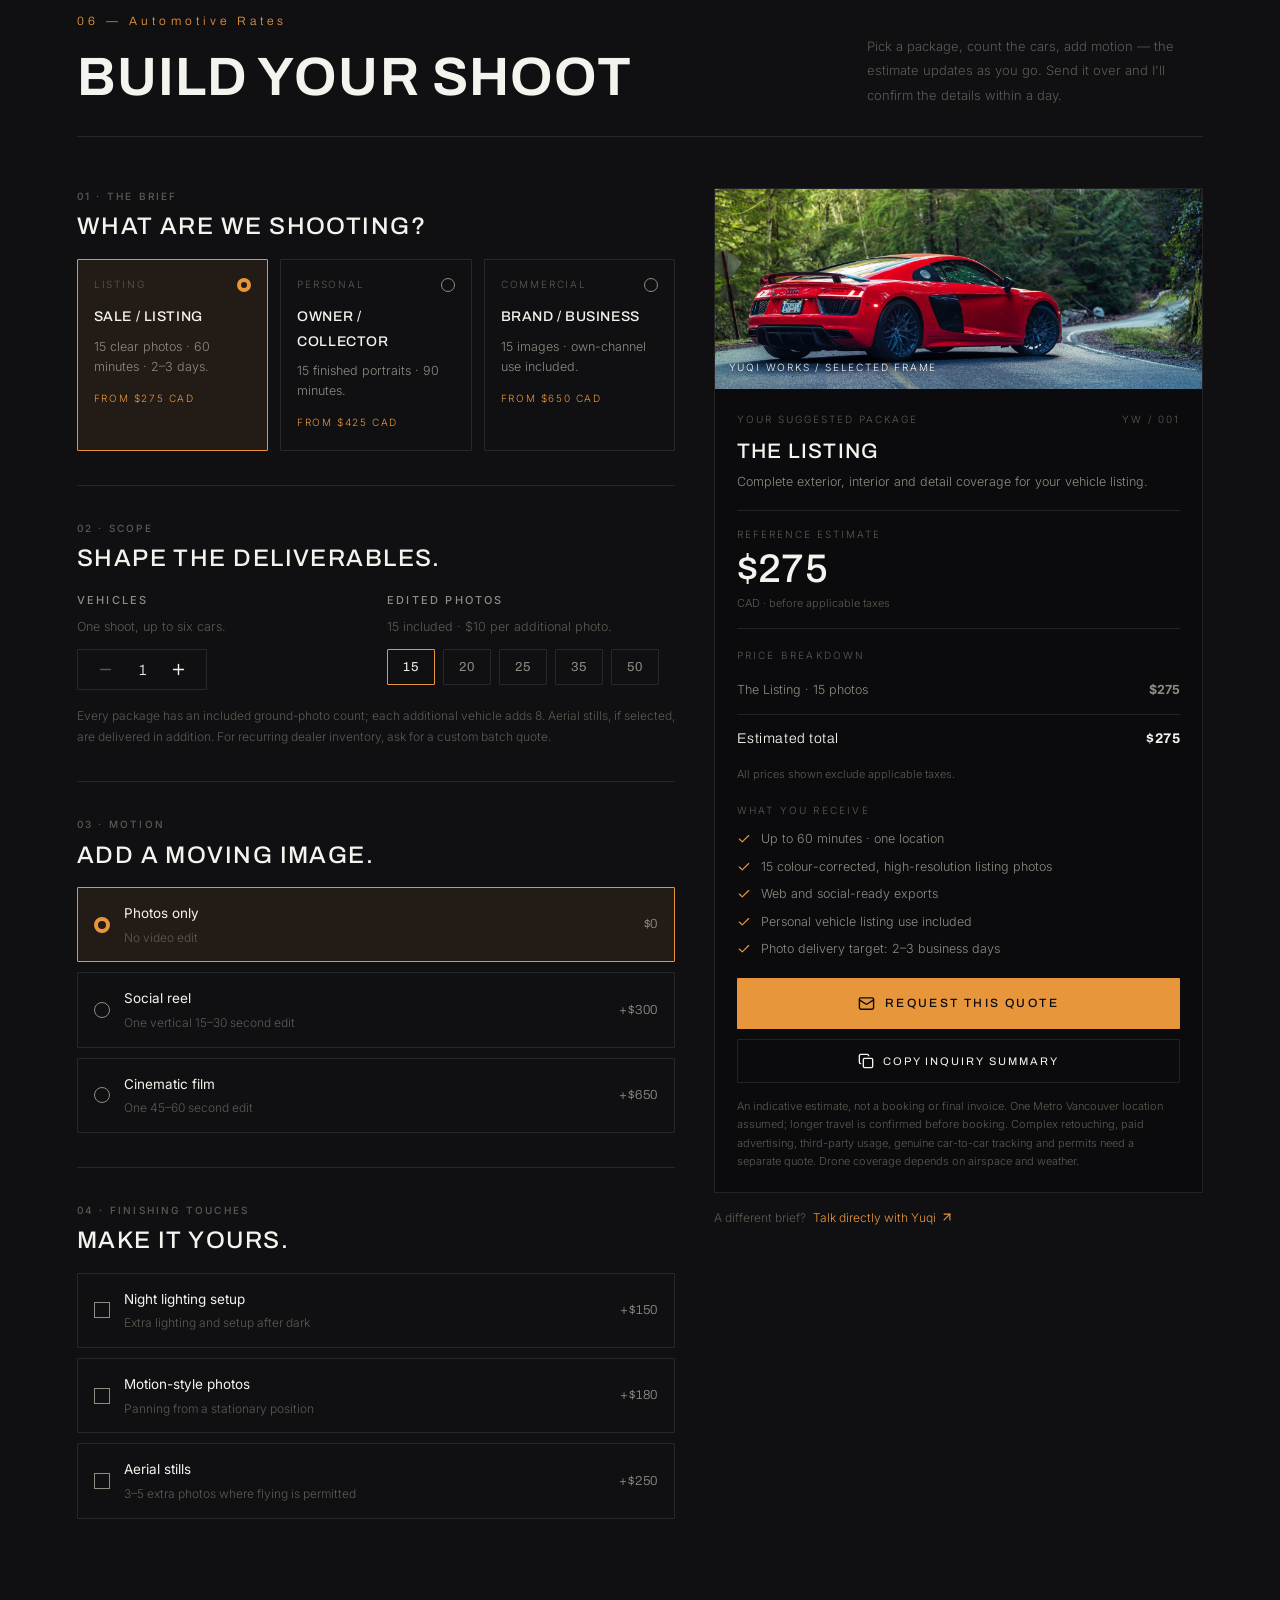
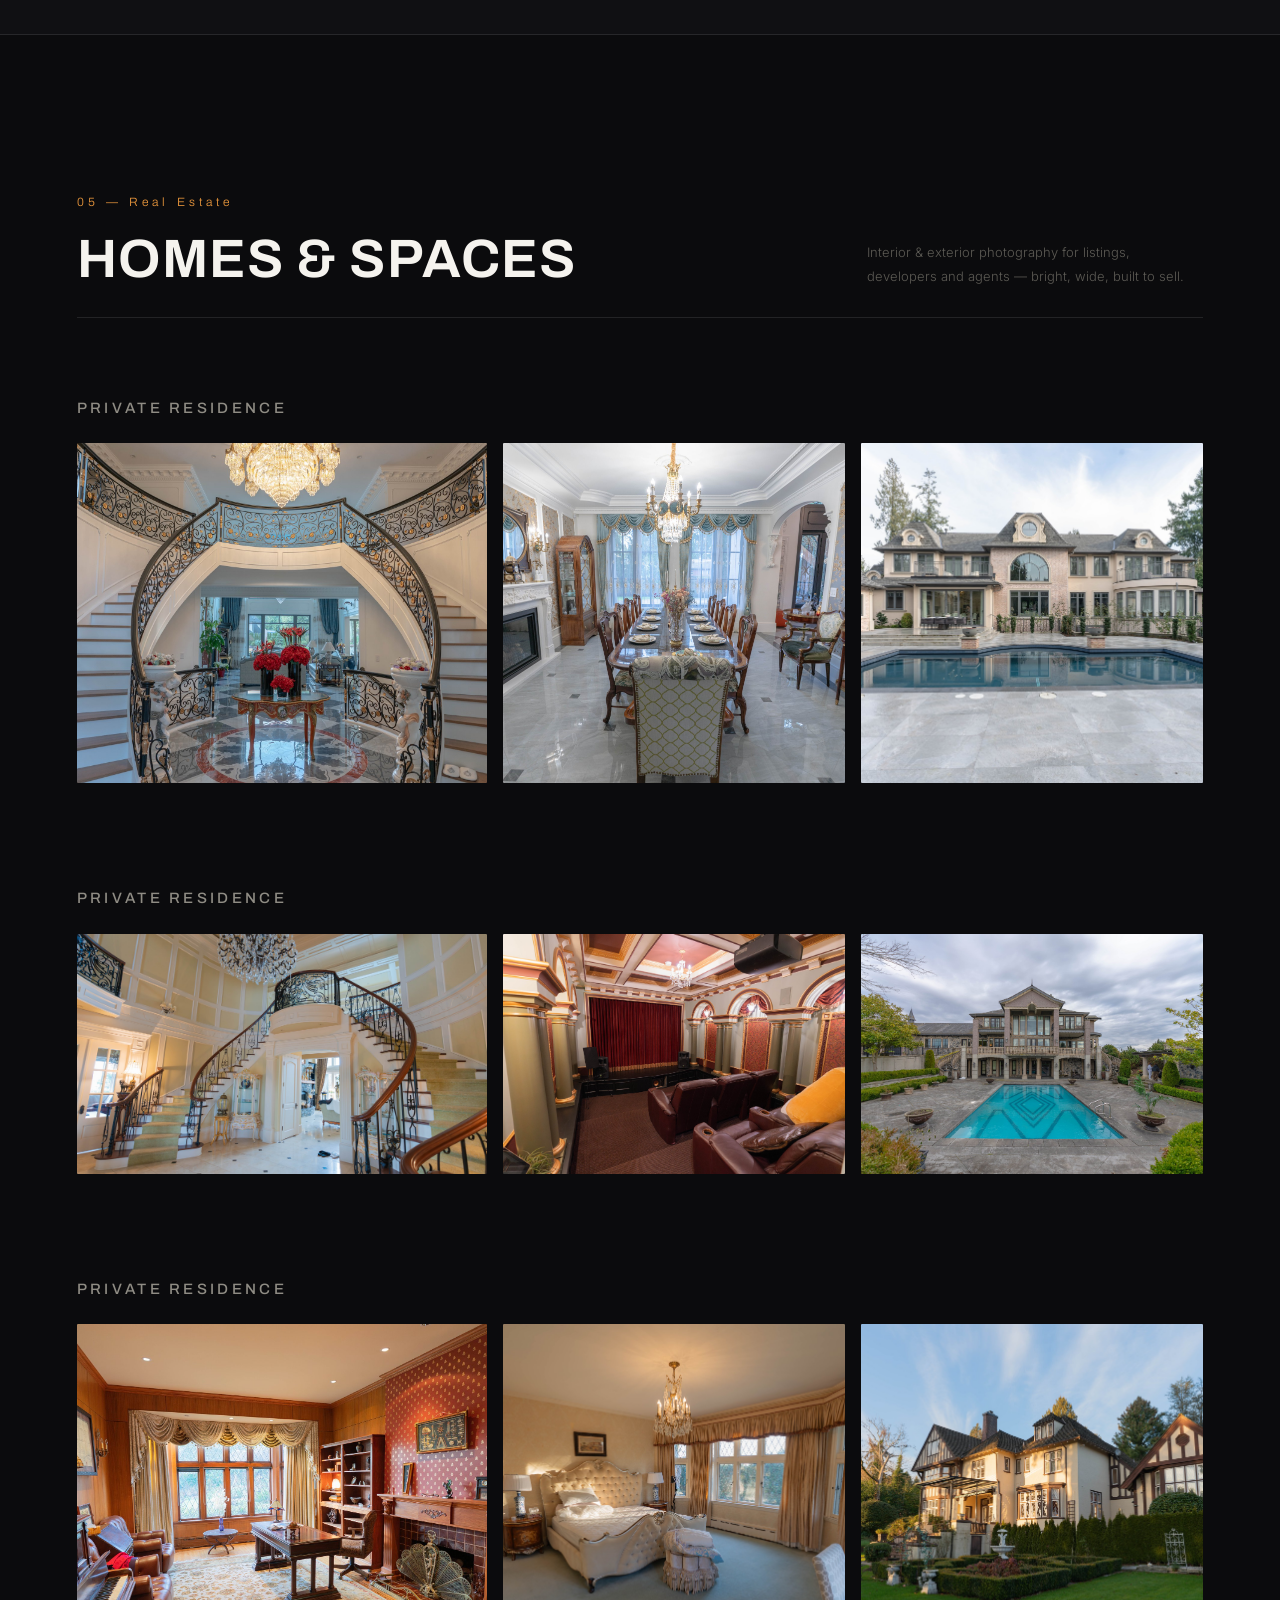
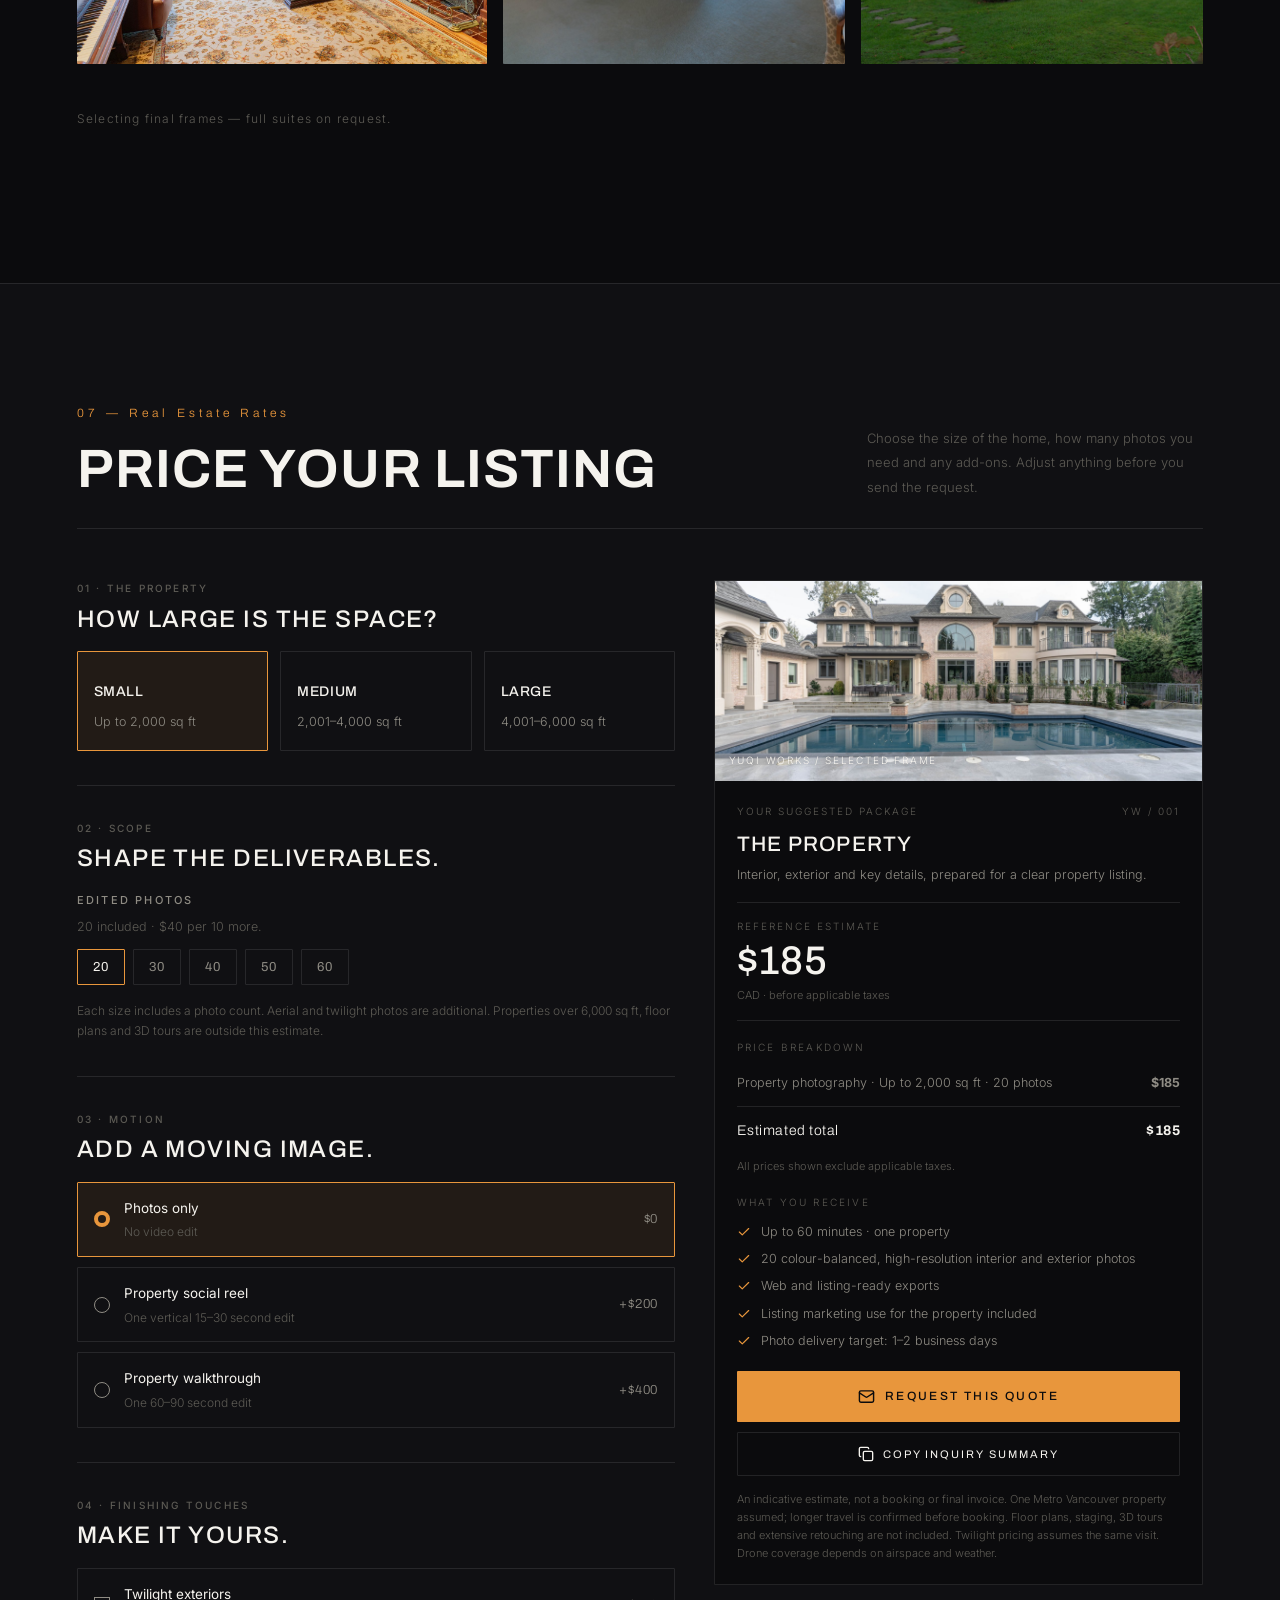
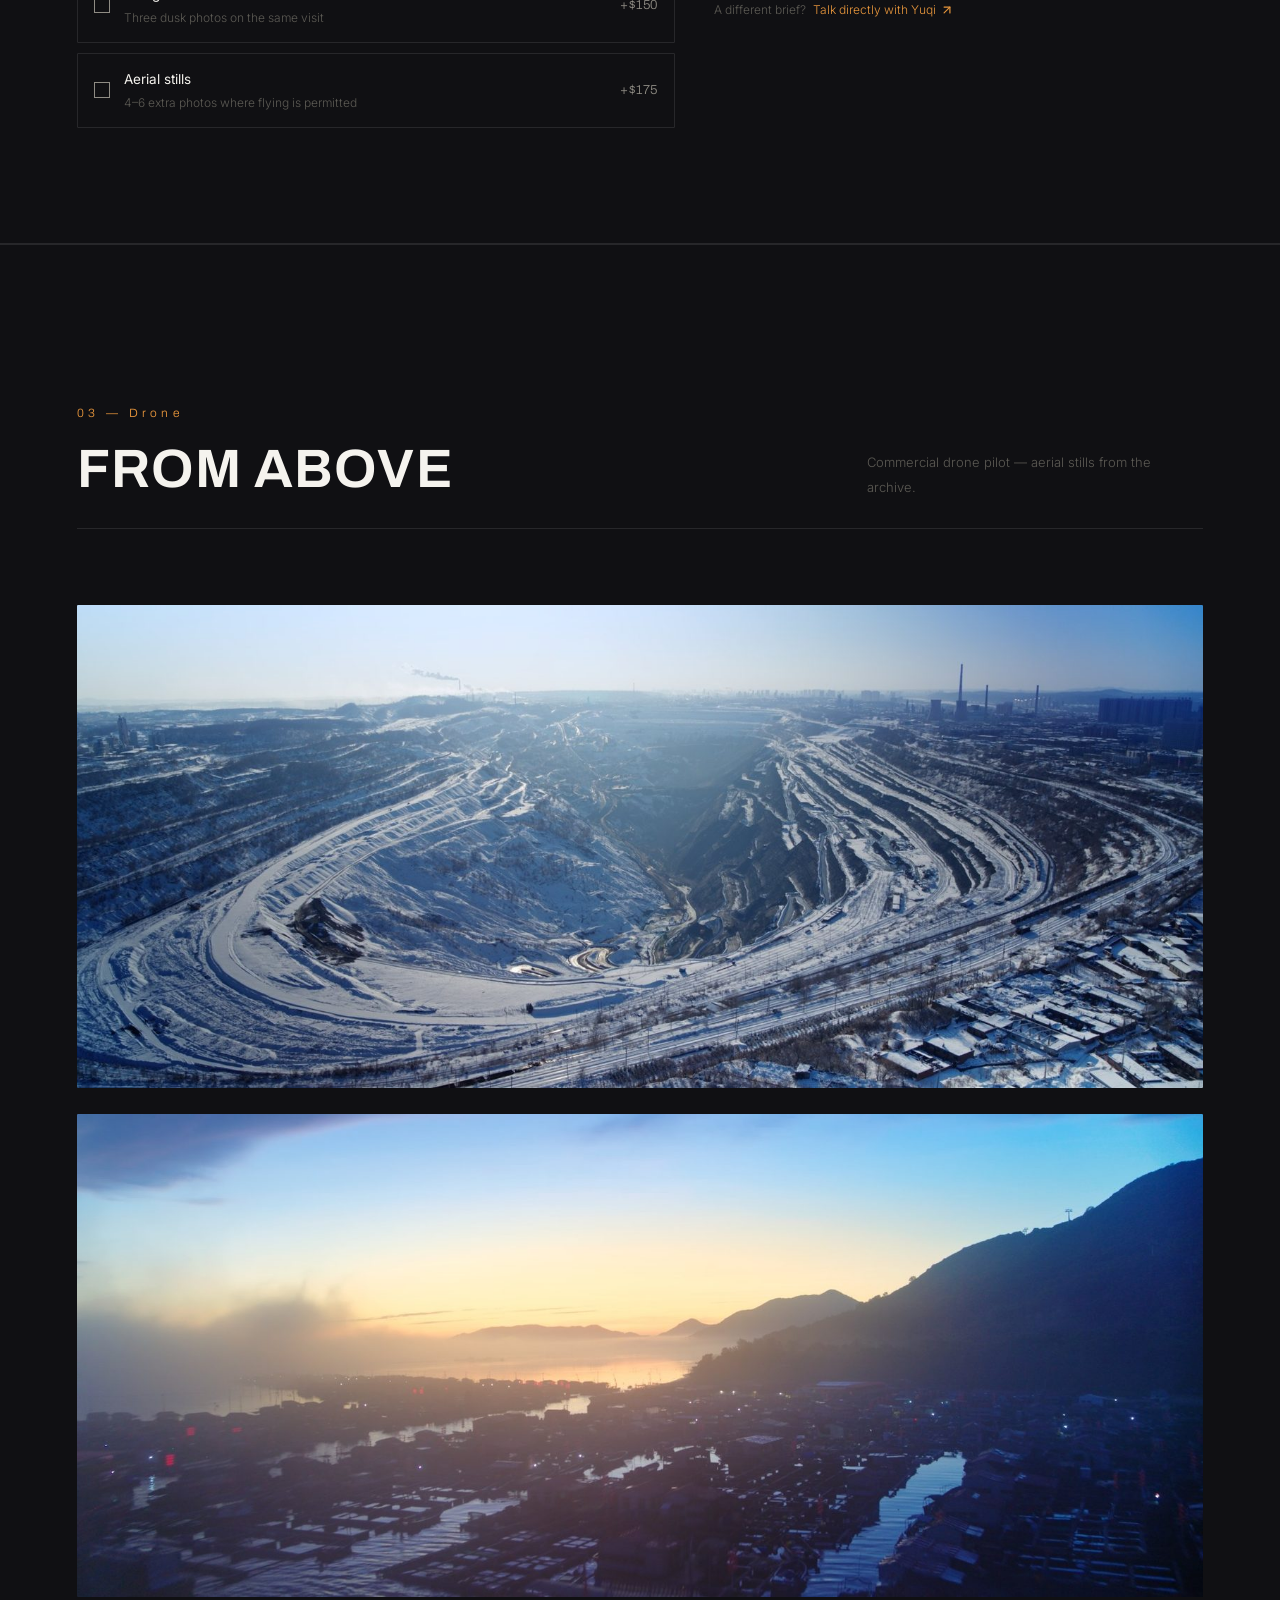
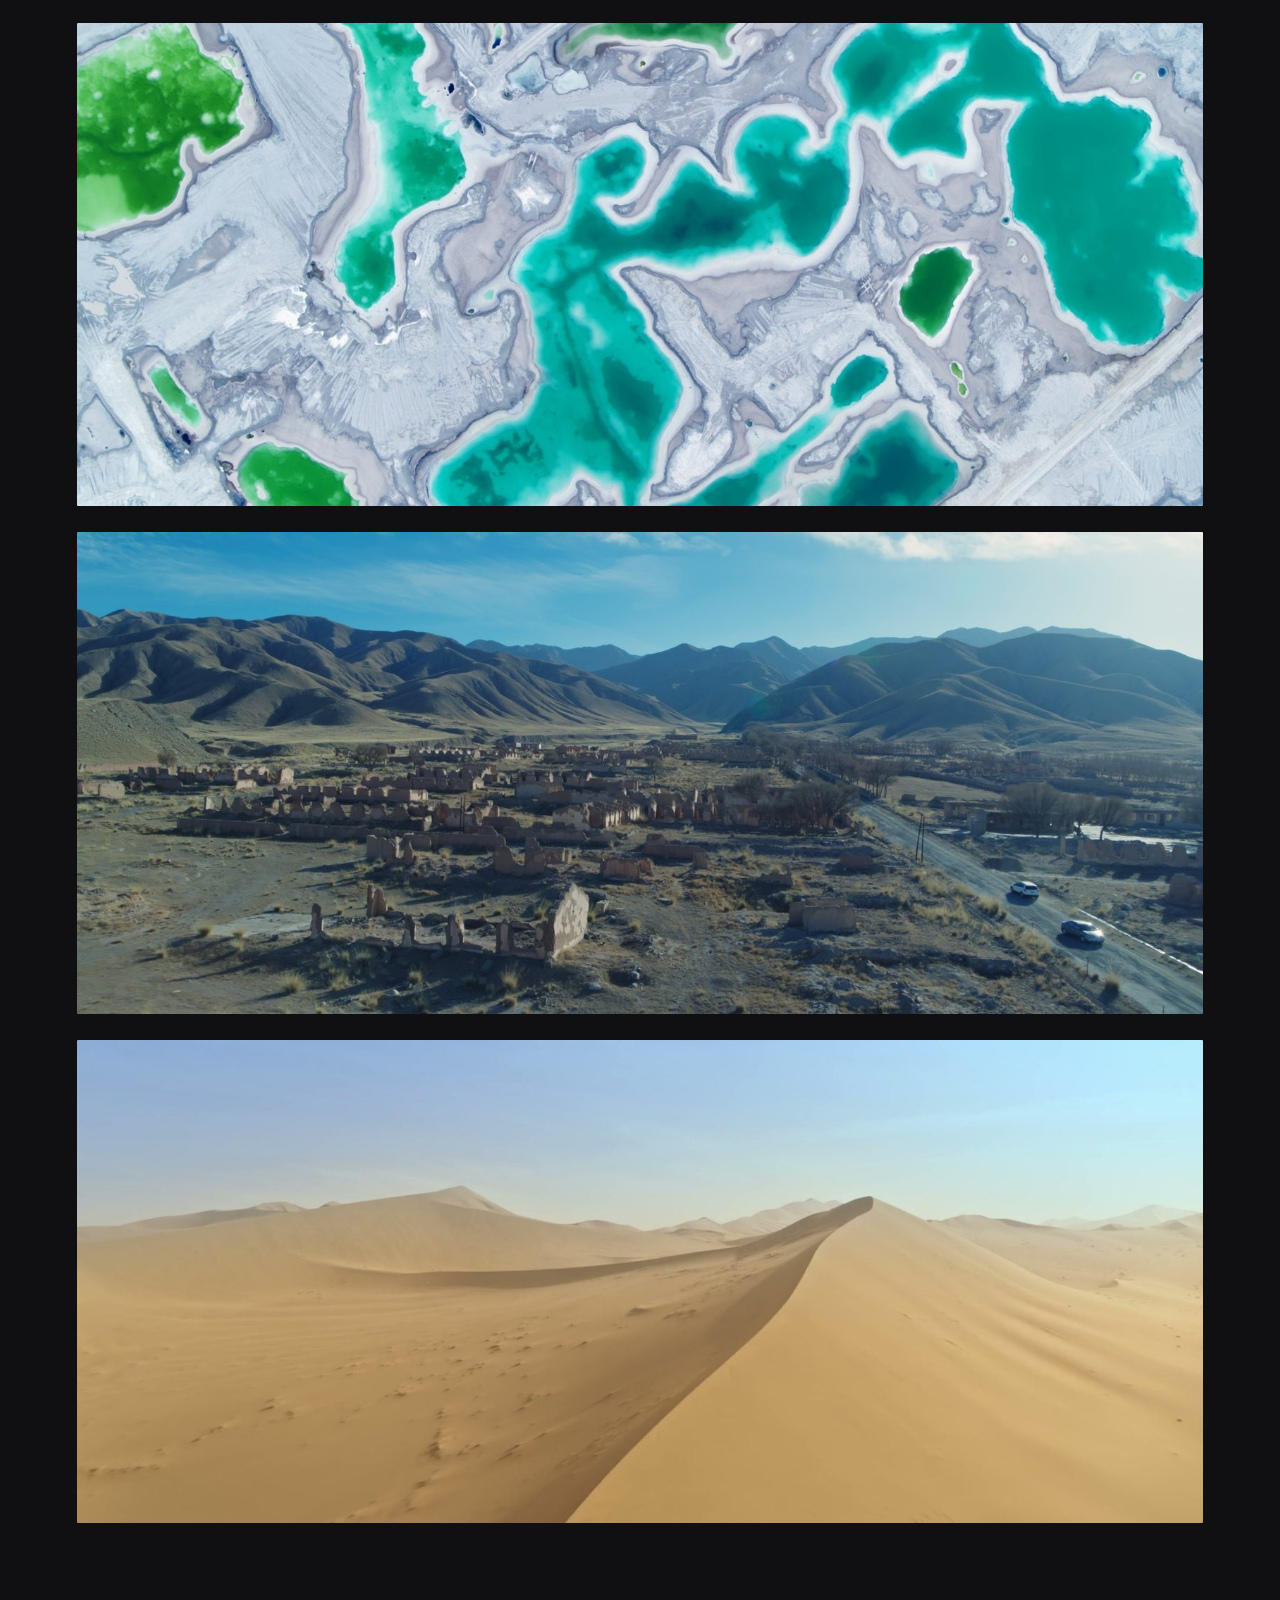
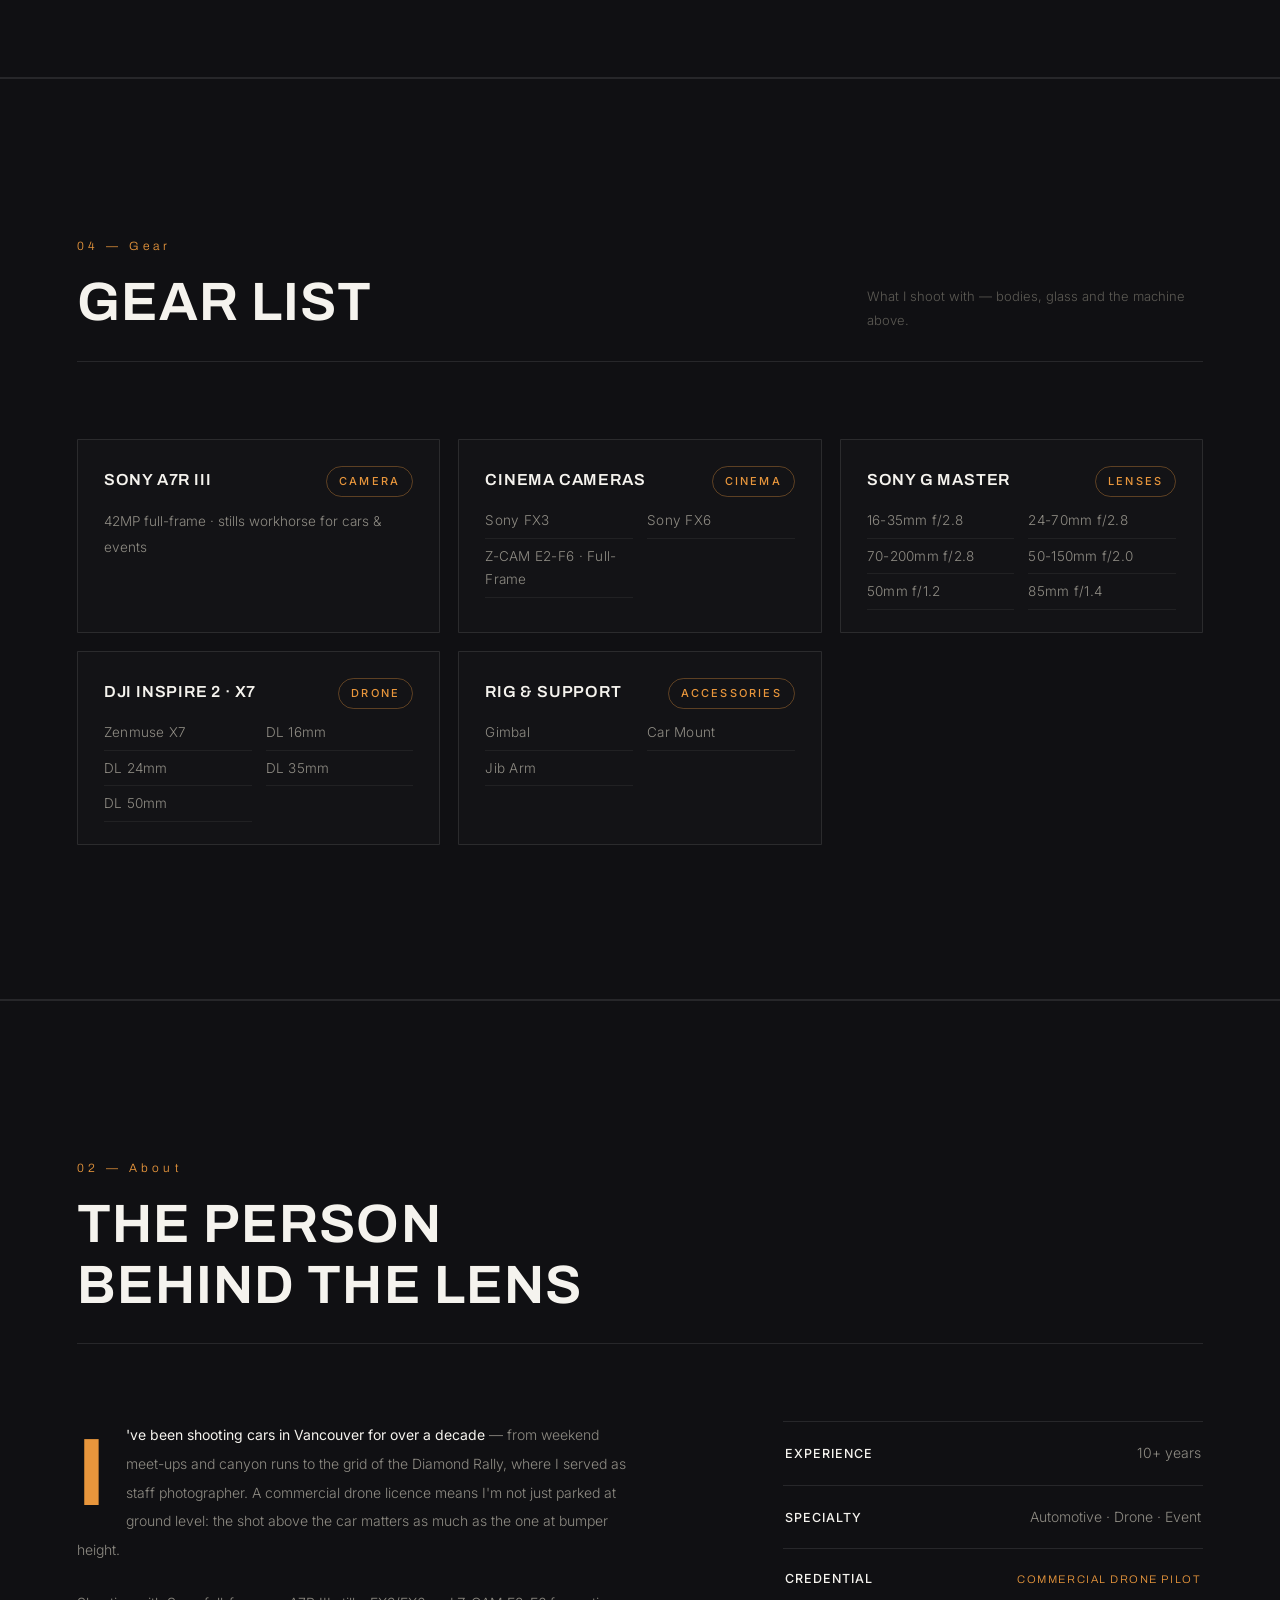
==== commit bd236949: "Fuse quote bands with the site: in-page Pricing nav anchor, sections numbered 06/07, drop duplicate " ====
--- a/index.html
+++ b/index.html
@@ -481,7 +481,7 @@
     <a href="#drone" data-i18n="navDrone">Drone</a>
     <a href="#gear" data-i18n="navGear">Gear</a>
     <a href="#about" data-i18n="navAbout">About</a>
-    <a href="/quote/" data-i18n="navQuote">Pricing</a>
+    <a href="#quote-auto" data-i18n="navQuote">Pricing</a>
     <a href="#contact" data-i18n="navContact">Contact</a>
     <div class="lang" role="group" aria-label="Language">
       <button data-lang="en" aria-pressed="true">EN</button>
@@ -719,7 +719,7 @@
 <section class="quote-sec" id="quote-auto">
   <div class="sect-head">
     <div>
-      <span class="no" data-i18n="qaNo">Rates — Automotive</span>
+      <span class="no" data-i18n="qaNo">06 — Automotive Rates</span>
       <h2 data-i18n="qaTitle">Build your shoot</h2>
     </div>
     <p data-i18n="qaDesc">Pick a package, count the cars, add motion — the estimate updates as you go. Send it over and I'll confirm the details within a day.</p>
@@ -770,7 +770,7 @@
 <section class="quote-sec" id="quote-re">
   <div class="sect-head">
     <div>
-      <span class="no" data-i18n="qrNo">Rates — Real Estate</span>
+      <span class="no" data-i18n="qrNo">07 — Real Estate Rates</span>
       <h2 data-i18n="qrTitle">Price your listing</h2>
     </div>
     <p data-i18n="qrDesc">Choose the size of the home, how many photos you need and any add-ons. Adjust anything before you send the request.</p>
@@ -1018,7 +1018,7 @@
     cred3k:"Credential", cred3v:"Commercial Drone Pilot", cred4k:"Gig Highlight", cred4v:"Diamond Rally Crew",
     cred5k:"Gear", cred5v:"Sony A7R III · Z-CAM E2-F6", cred6k:"Base", cred6v:"Vancouver, BC",
     contactTitle:"Let's shoot<br><em>your car.</em>",
-    mailCta:"yuqiworks@gmail.com", quoteTitle:"Request a Quote", calcHint:"Configure your shoot below — your choices fill in the form automatically.", formTitle:"Send your request", qaNo:"Rates — Automotive", qaTitle:"Build your shoot", qaDesc:"Pick a package, count the cars, add motion — the estimate updates as you go. Send it over and I'll confirm the details within a day.", qrNo:"Rates — Real Estate", qrTitle:"Price your listing", qrDesc:"Choose the size of the home, how many photos you need and any add-ons. Adjust anything before you send the request.", quoteName:"Name", quoteEmail:"Email", quoteType:"Project Type", quoteDate:"Preferred Date", quoteMsg:"Project Details", quoteSend:"Send Request", footNote:"Shot on location across the Pacific Northwest", lbHint:"Gallery"
+    mailCta:"yuqiworks@gmail.com", quoteTitle:"Request a Quote", calcHint:"Configure your shoot below — your choices fill in the form automatically.", formTitle:"Send your request", qaNo:"06 — Automotive Rates", qaTitle:"Build your shoot", qaDesc:"Pick a package, count the cars, add motion — the estimate updates as you go. Send it over and I'll confirm the details within a day.", qrNo:"07 — Real Estate Rates", qrTitle:"Price your listing", qrDesc:"Choose the size of the home, how many photos you need and any add-ons. Adjust anything before you send the request.", quoteName:"Name", quoteEmail:"Email", quoteType:"Project Type", quoteDate:"Preferred Date", quoteMsg:"Project Details", quoteSend:"Send Request", footNote:"Shot on location across the Pacific Northwest", lbHint:"Gallery"
   },
   zh: {
     navWork:"作品", navRe:"房产", navDrone:"航拍", navGear:"器材", navAbout:"关于", navQuote:"报价", navContact:"联系", ctaQuote:"生成报价", fAll:"全部", fCar:"汽车", fStreet:"街头", fEvent:"活动",
@@ -1089,7 +1089,7 @@
     cred3k:"资质", cred3v:"商业无人机执照", cred4k:"高光履历", cred4v:"Diamond Rally 团队",
     cred5k:"器材", cred5v:"索尼 A7R III · Z-CAM E2-F6", cred6k:"常驻", cred6v:"温哥华 BC",
     contactTitle:"来拍<br><em>你的车。</em>",
-    mailCta:"yuqiworks@gmail.com", quoteTitle:"获取报价", calcHint:"先在下面配置拍摄内容，表单会自动填好。", formTitle:"发送询价", qaNo:"报价 — 汽车", qaTitle:"配置你的拍摄", qaDesc:"选套餐、数车辆、加动态，价格随选择实时更新。直接发送，我会在一天内确认细节。", qrNo:"报价 — 房产", qrTitle:"房源报价", qrDesc:"选择房屋面积、照片数量与附加项，发送前随时可以调整。", quoteName:"姓名", quoteEmail:"邮箱", quoteType:"项目类型", quoteDate:"期望日期", quoteMsg:"项目详情", quoteSend:"发送请求", footNote:"拍摄地：太平洋西北海岸各处", lbHint:"作品集"
+    mailCta:"yuqiworks@gmail.com", quoteTitle:"获取报价", calcHint:"先在下面配置拍摄内容，表单会自动填好。", formTitle:"发送询价", qaNo:"06 — 汽车报价", qaTitle:"配置你的拍摄", qaDesc:"选套餐、数车辆、加动态，价格随选择实时更新。直接发送，我会在一天内确认细节。", qrNo:"07 — 房产报价", qrTitle:"房源报价", qrDesc:"选择房屋面积、照片数量与附加项，发送前随时可以调整。", quoteName:"姓名", quoteEmail:"邮箱", quoteType:"项目类型", quoteDate:"期望日期", quoteMsg:"项目详情", quoteSend:"发送请求", footNote:"拍摄地：太平洋西北海岸各处", lbHint:"作品集"
   }
 };
 function applyLang(lang){
--- a/quote/quote-embed.css
+++ b/quote/quote-embed.css
@@ -52,7 +52,7 @@
 .qw-embed .shoot-card:hover,
 .qw-embed .size-choice:hover { border-color: var(--ink-faint); }
 .qw-embed .shoot-card.selected,
-.qw-embed .size-choice.selected { border-color: var(--accent); background: rgba(232, 150, 60, .07); }
+.qw-embed .size-choice.selected { border-color: var(--accent); background: color-mix(in srgb, var(--accent) 8%, transparent); }
 .qw-embed .shoot-top { display: flex; justify-content: space-between; align-items: center; font-size: 10px; letter-spacing: .18em; text-transform: uppercase; color: var(--ink-faint); }
 .qw-embed .radio-indicator { width: 14px; height: 14px; border: 1px solid var(--ink-dim); border-radius: 50%; flex: none; }
 .qw-embed .shoot-card.selected .radio-indicator { border: 4px solid var(--accent); }
@@ -94,7 +94,7 @@
 .qw-embed .video-option:hover,
 .qw-embed .extra-option:hover { border-color: var(--ink-faint); }
 .qw-embed .video-option.selected,
-.qw-embed .extra-option.selected { border-color: var(--accent); background: rgba(232, 150, 60, .07); }
+.qw-embed .extra-option.selected { border-color: var(--accent); background: color-mix(in srgb, var(--accent) 8%, transparent); }
 .qw-embed .video-radio { width: 16px; height: 16px; border: 1px solid var(--ink-dim); border-radius: 50%; flex: none; }
 .qw-embed .video-option.selected .video-radio { border: 4px solid var(--accent); }
 .qw-embed .extra-check { width: 16px; height: 16px; flex: none; display: inline-flex; align-items: center; justify-content: center; border: 1px solid var(--ink-dim); color: #0b0b0d; }
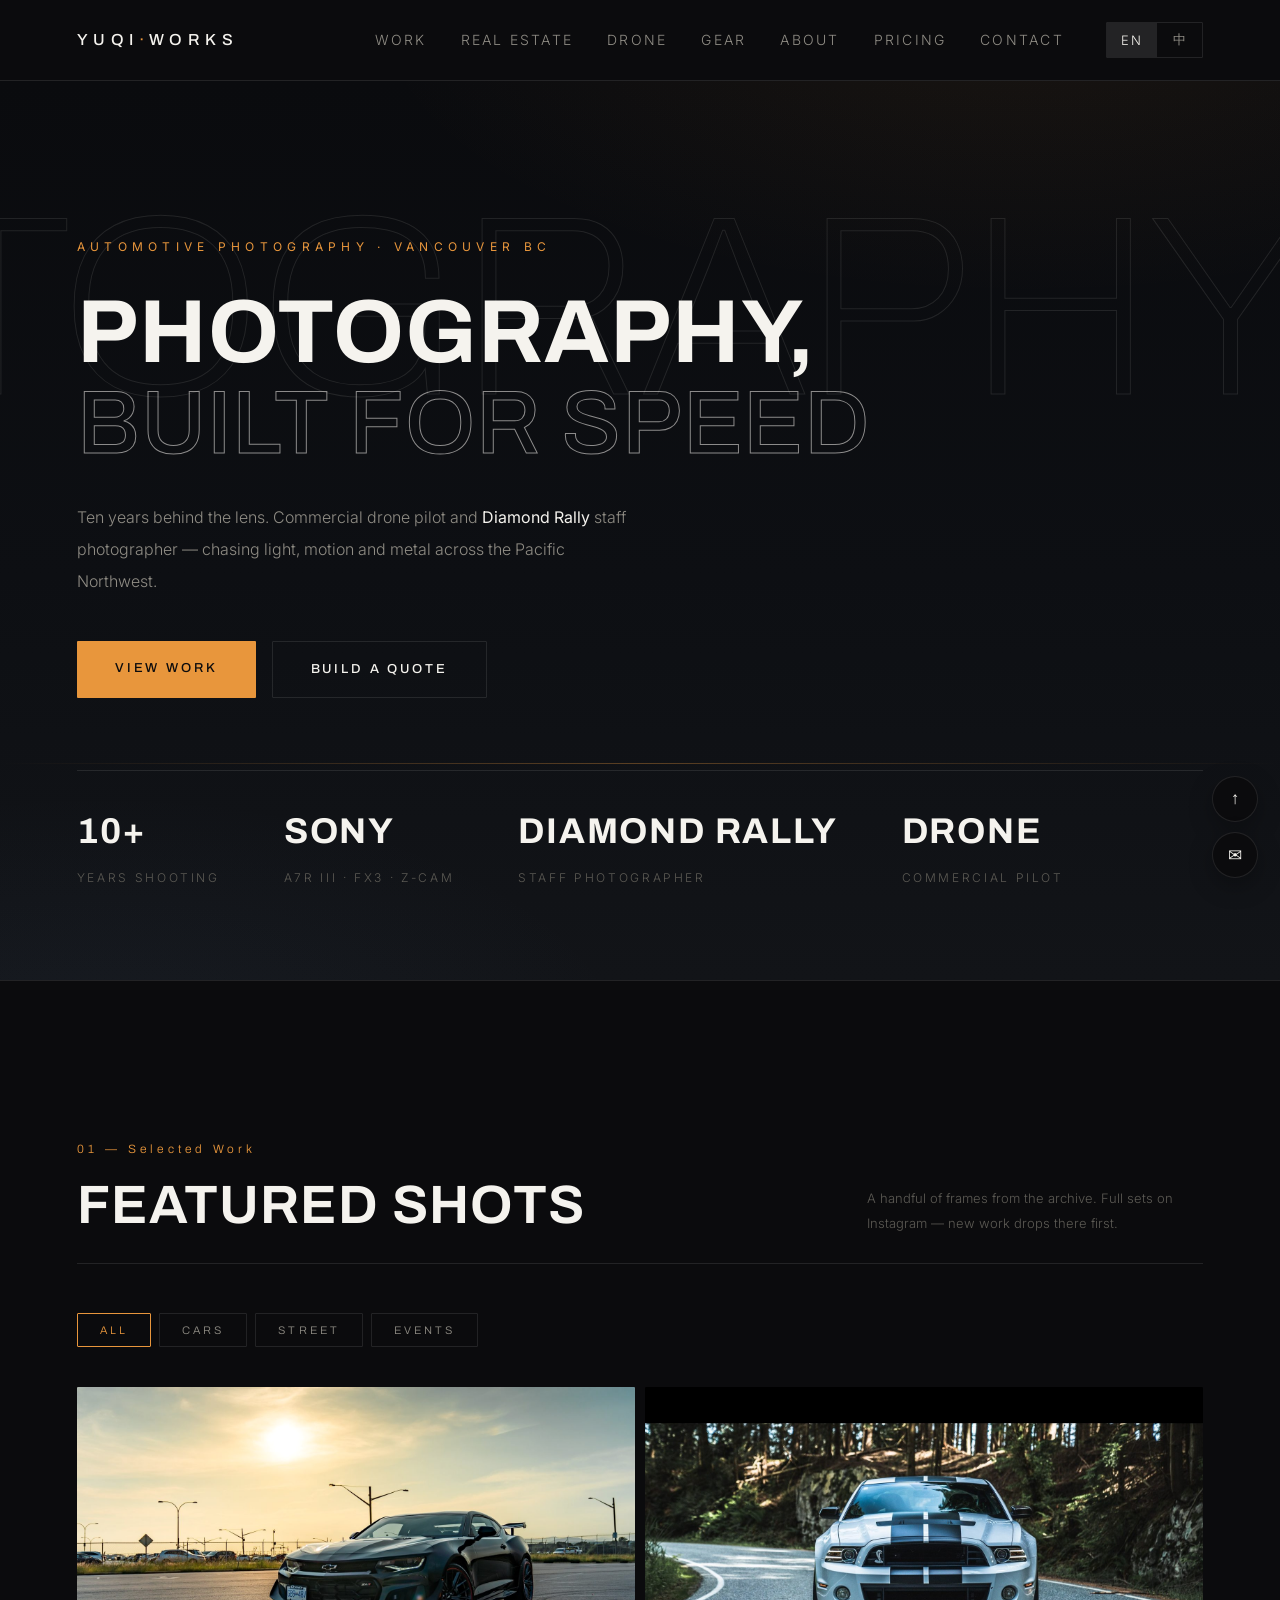
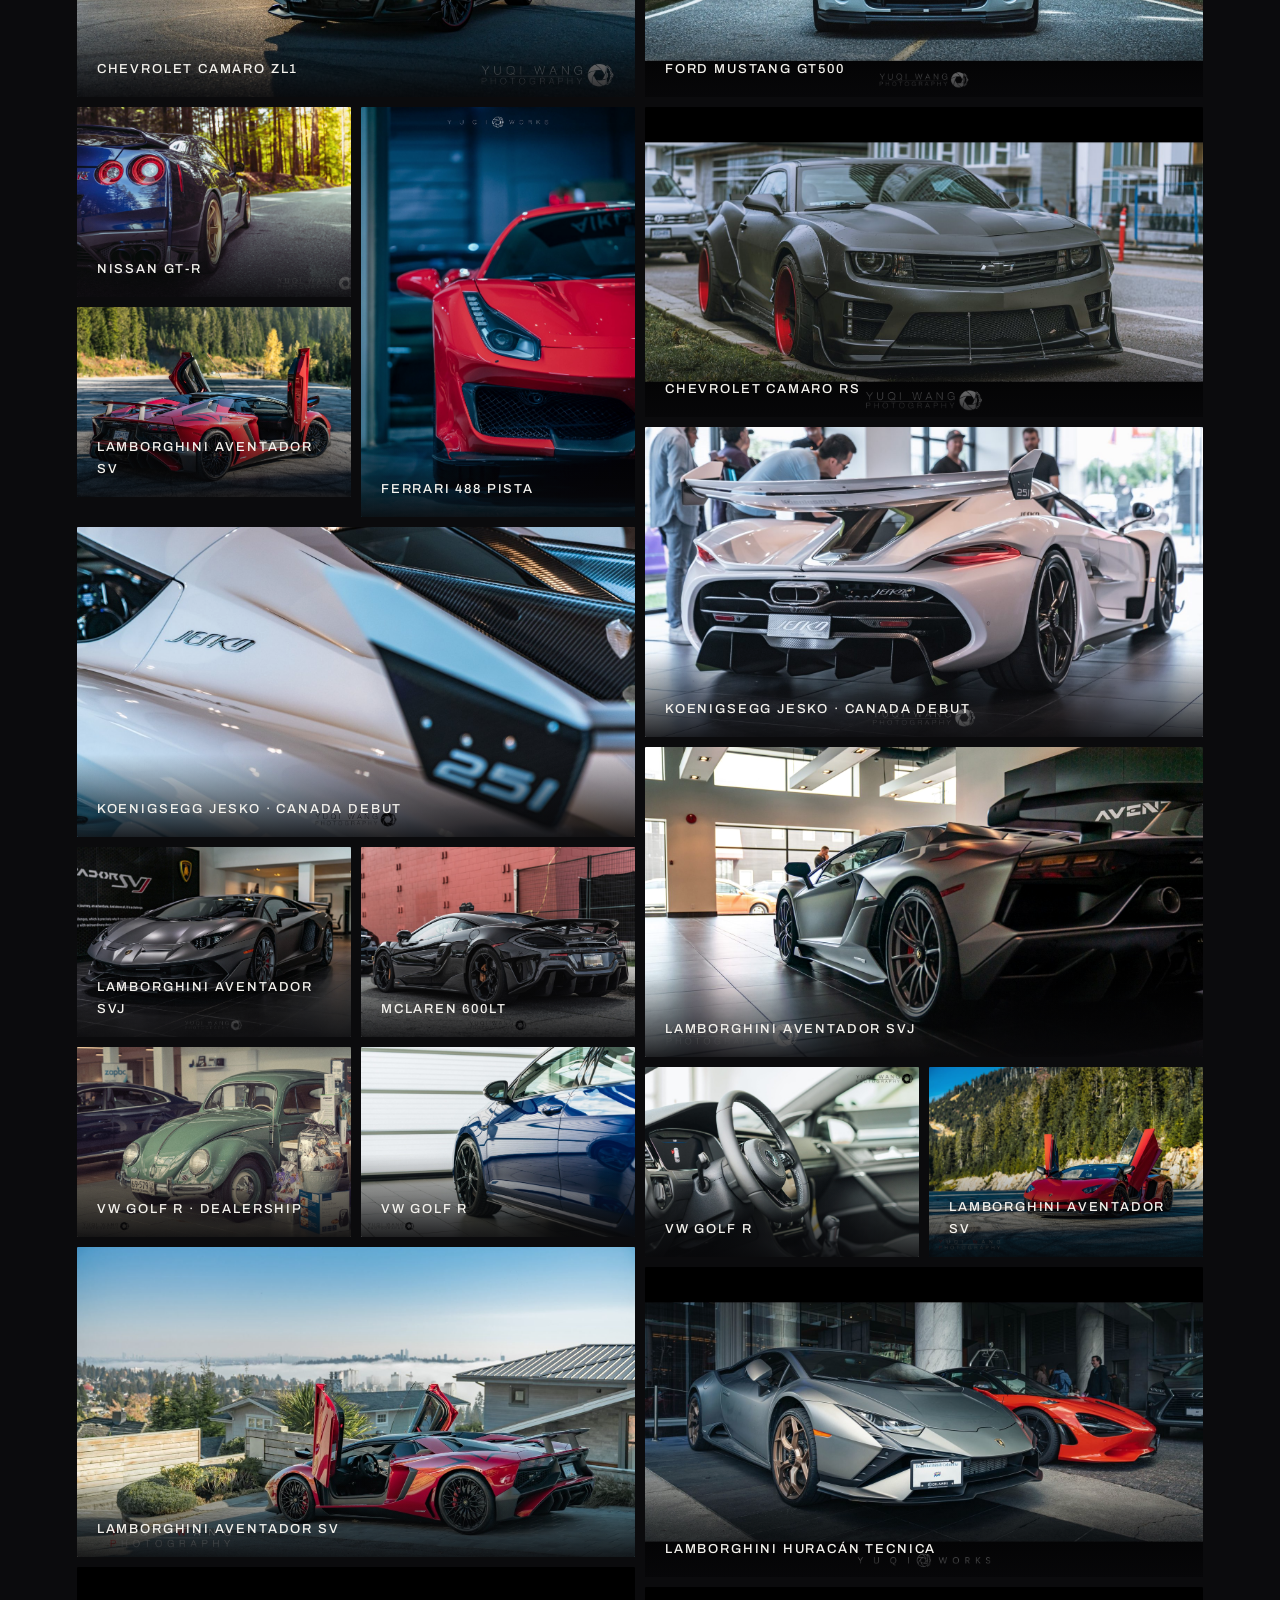
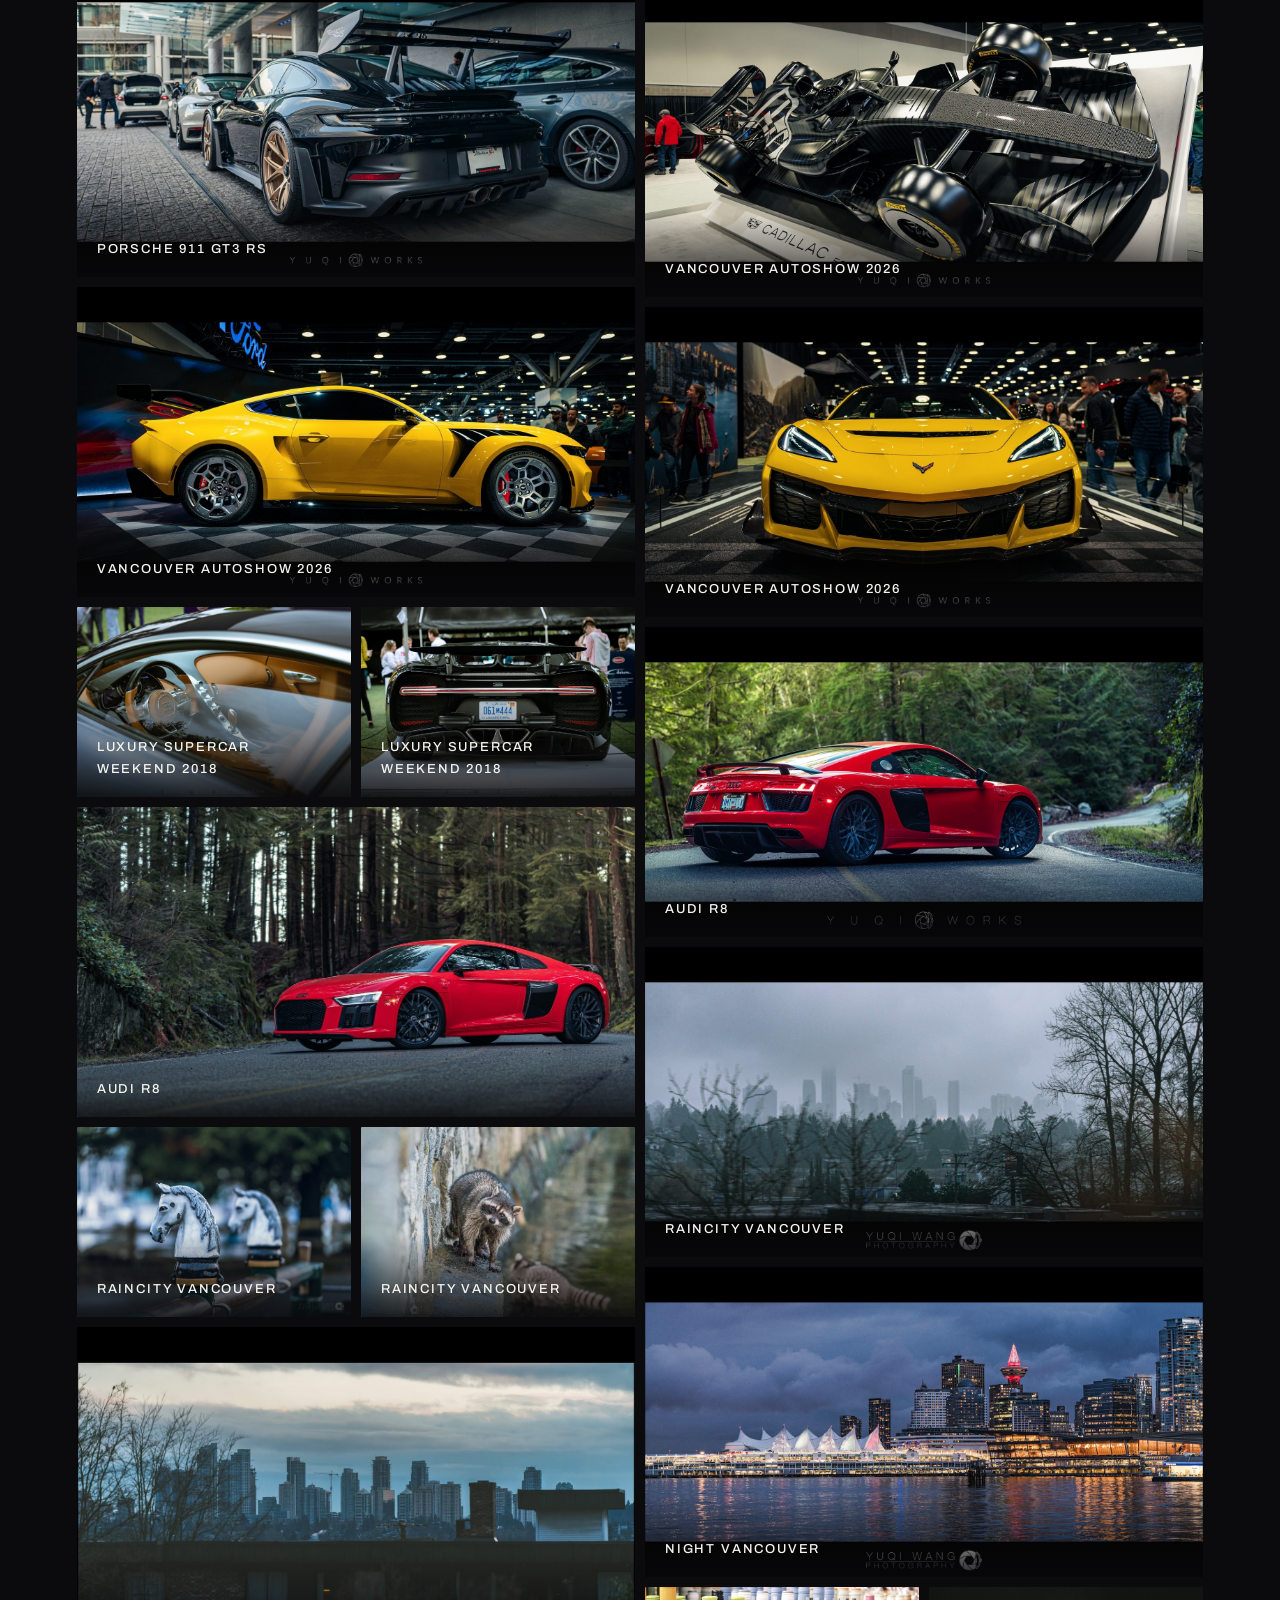
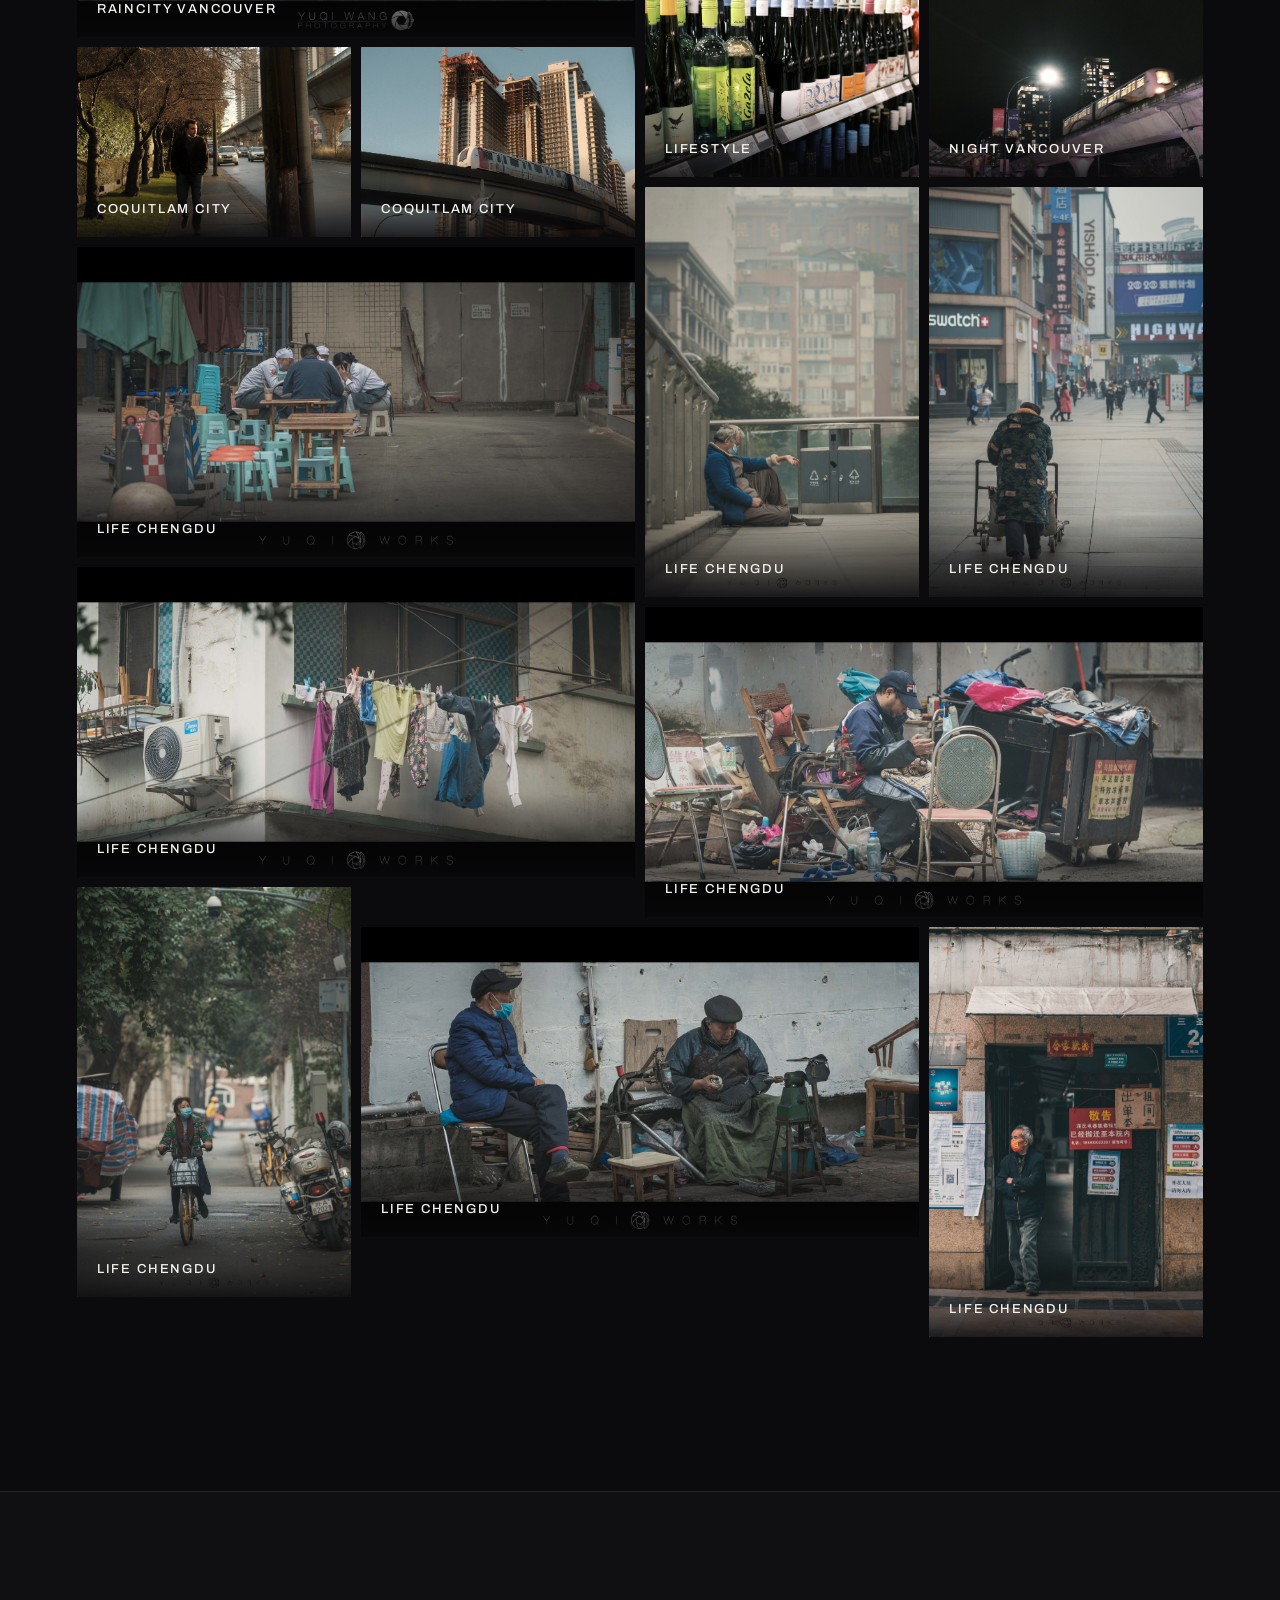
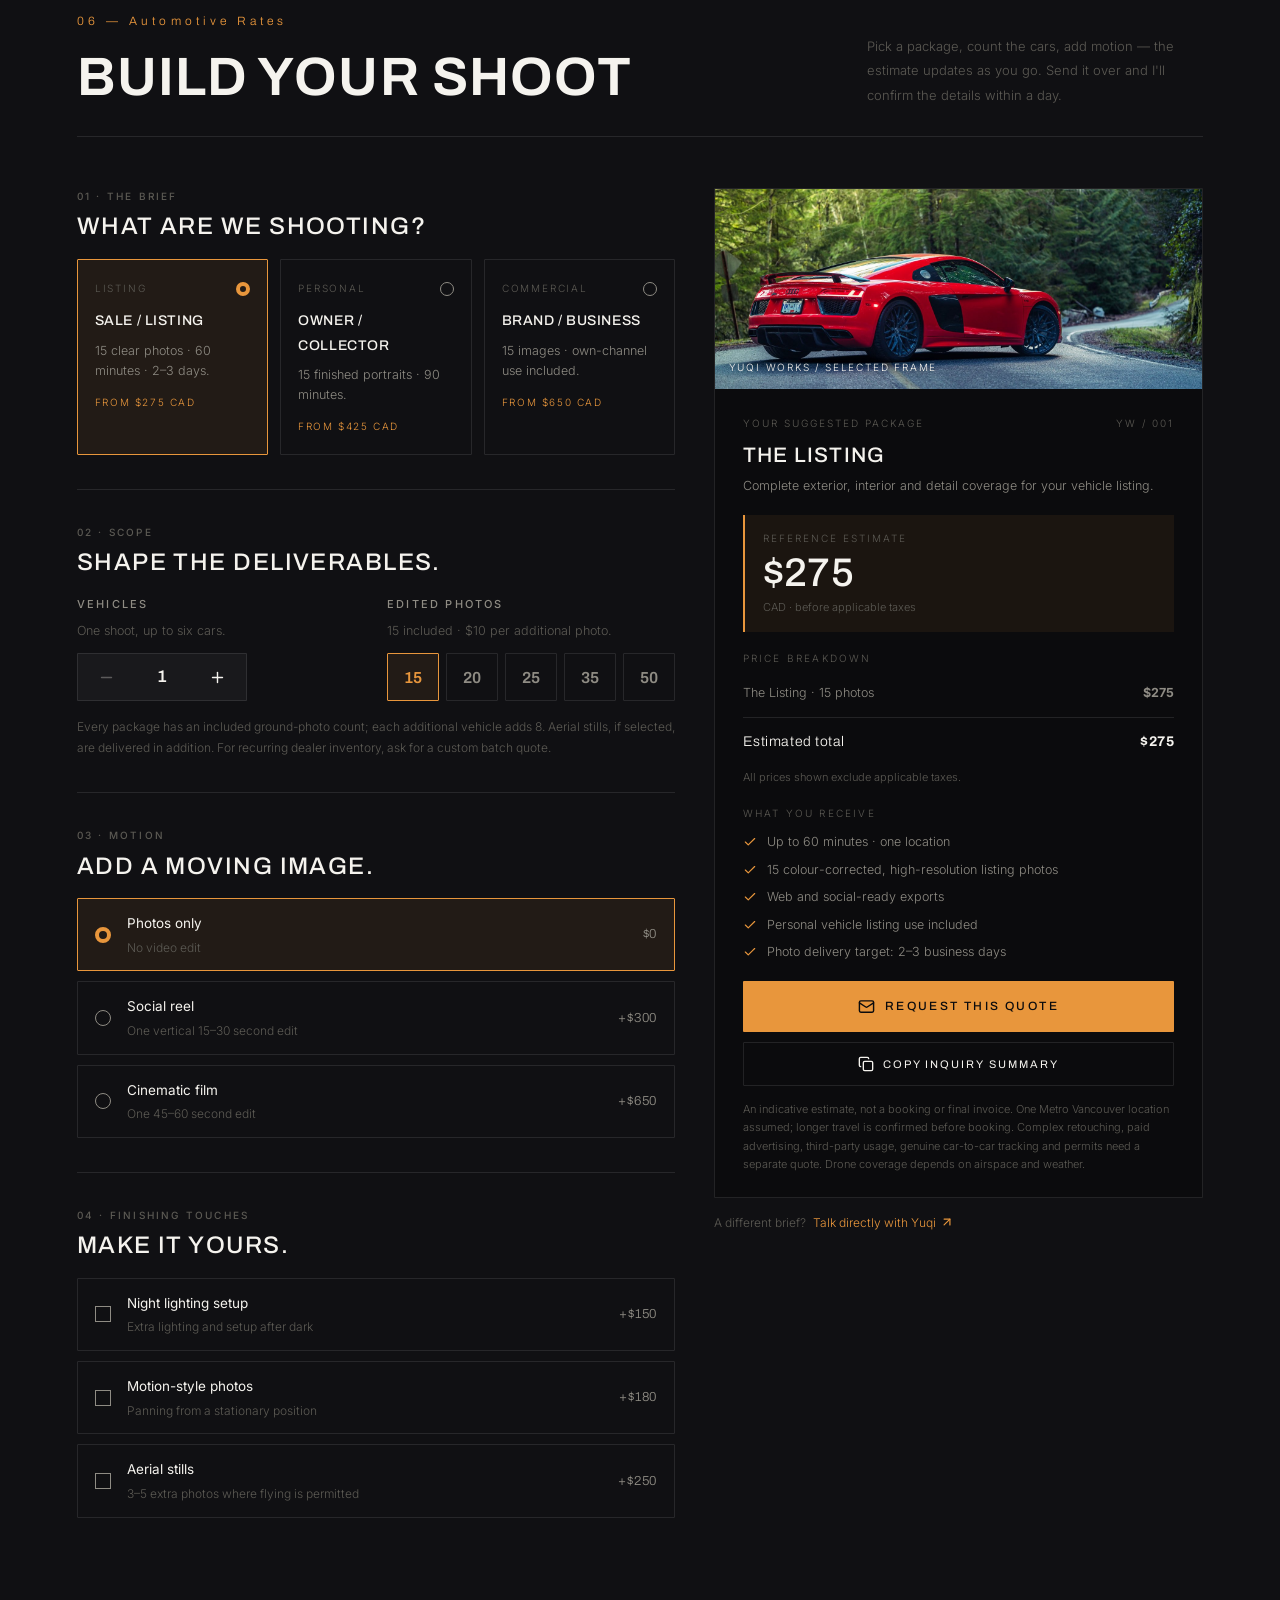
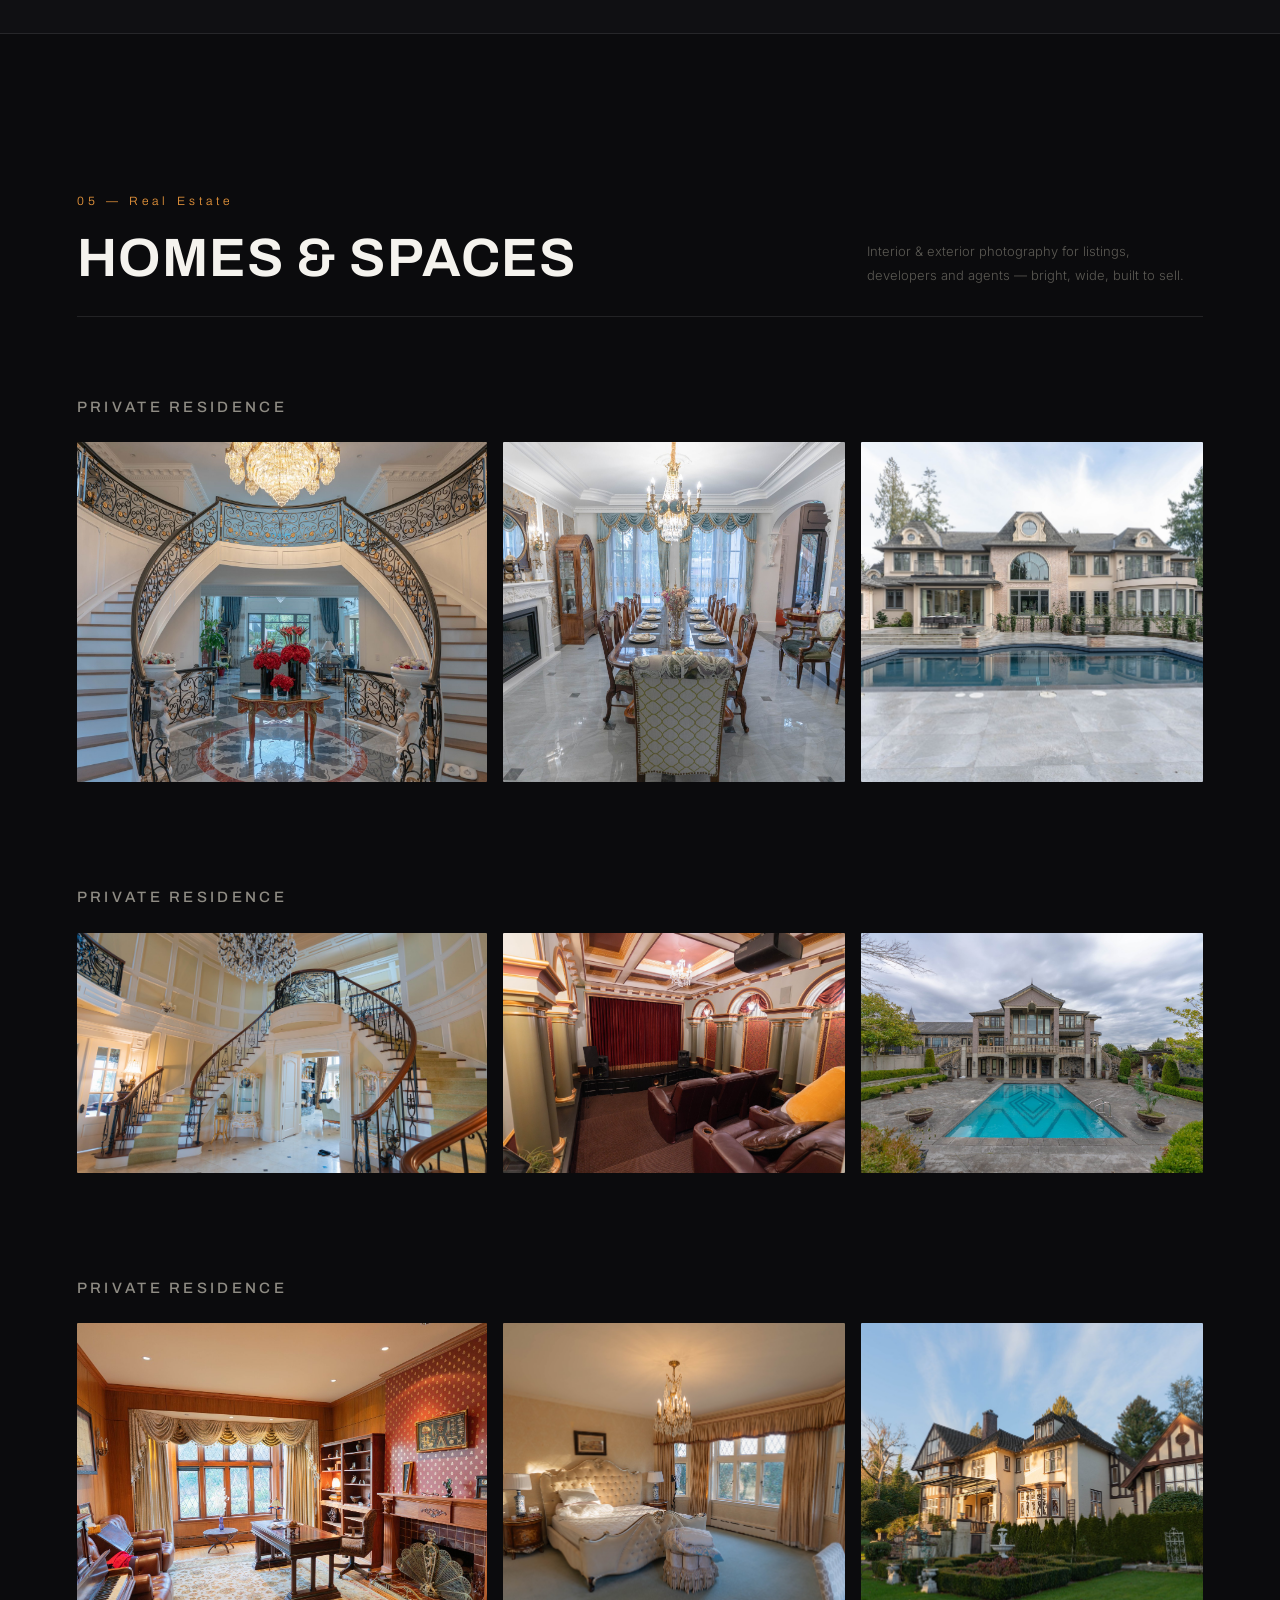
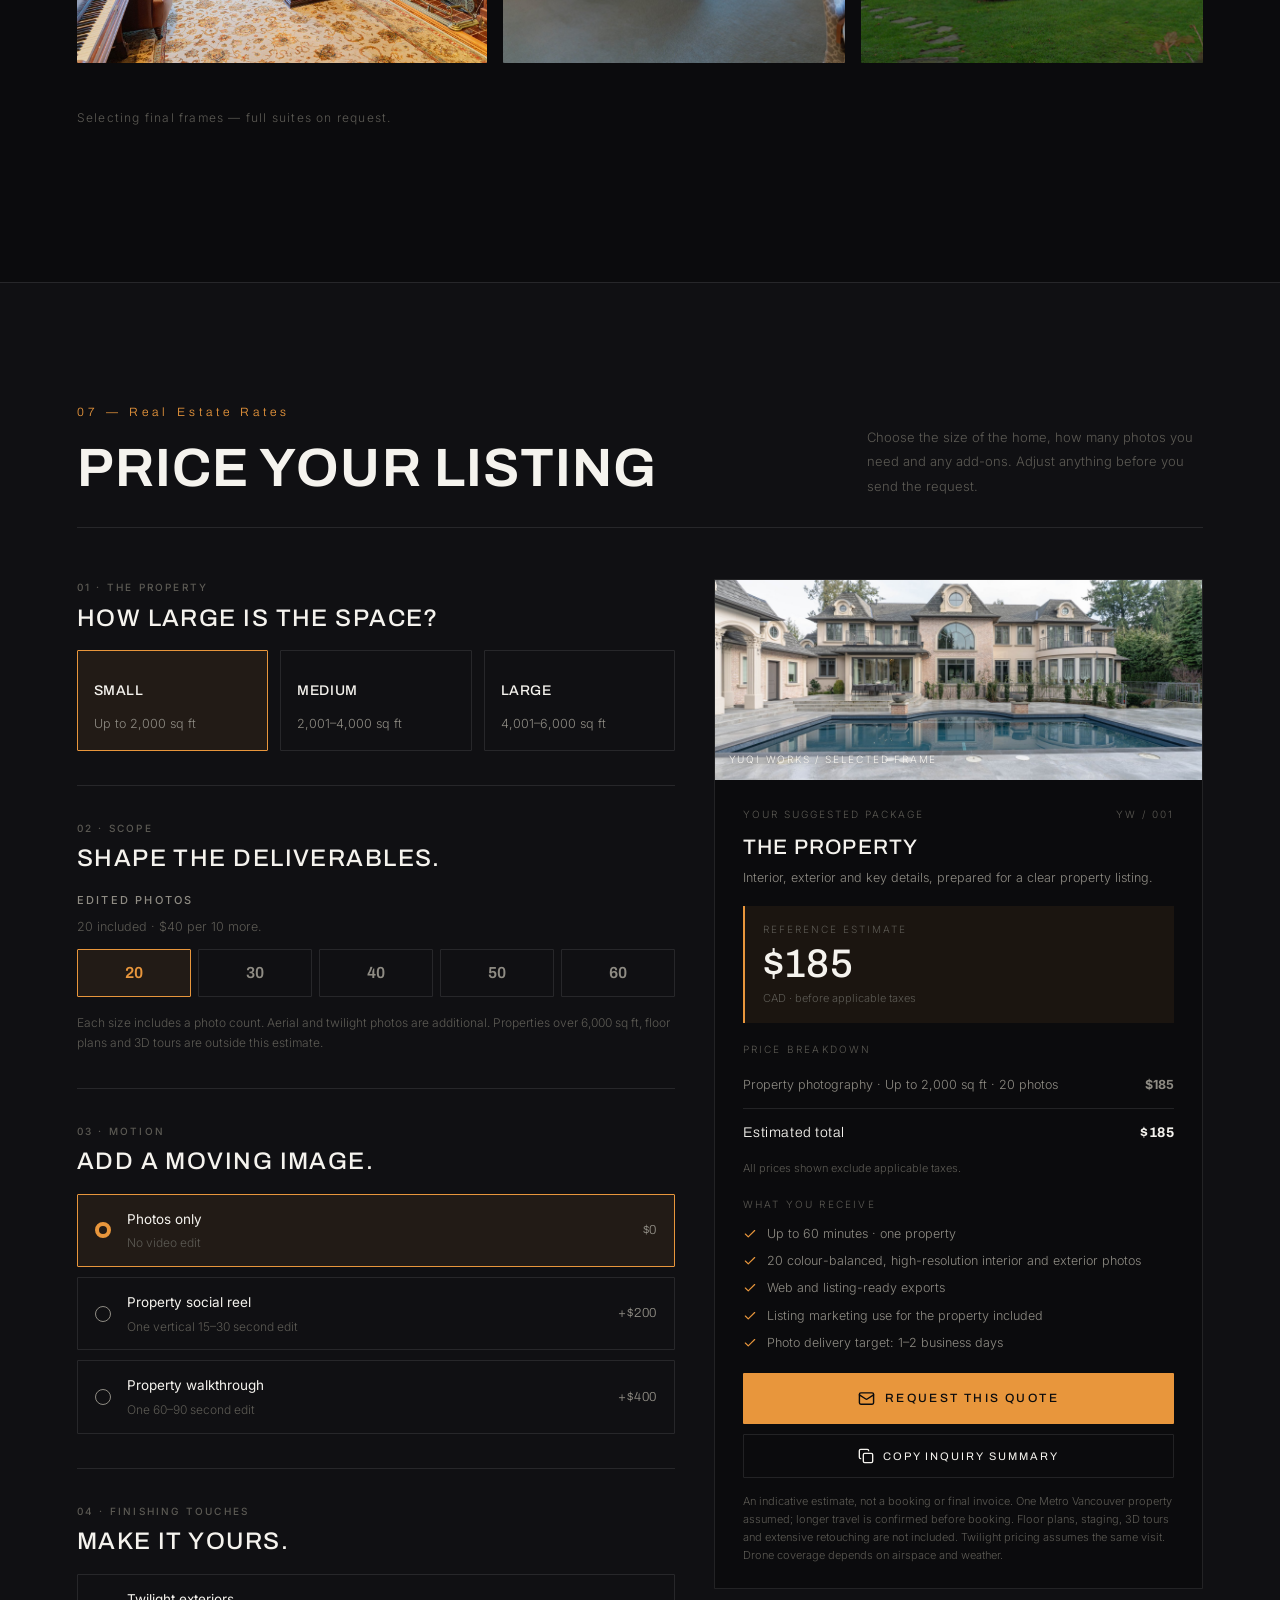
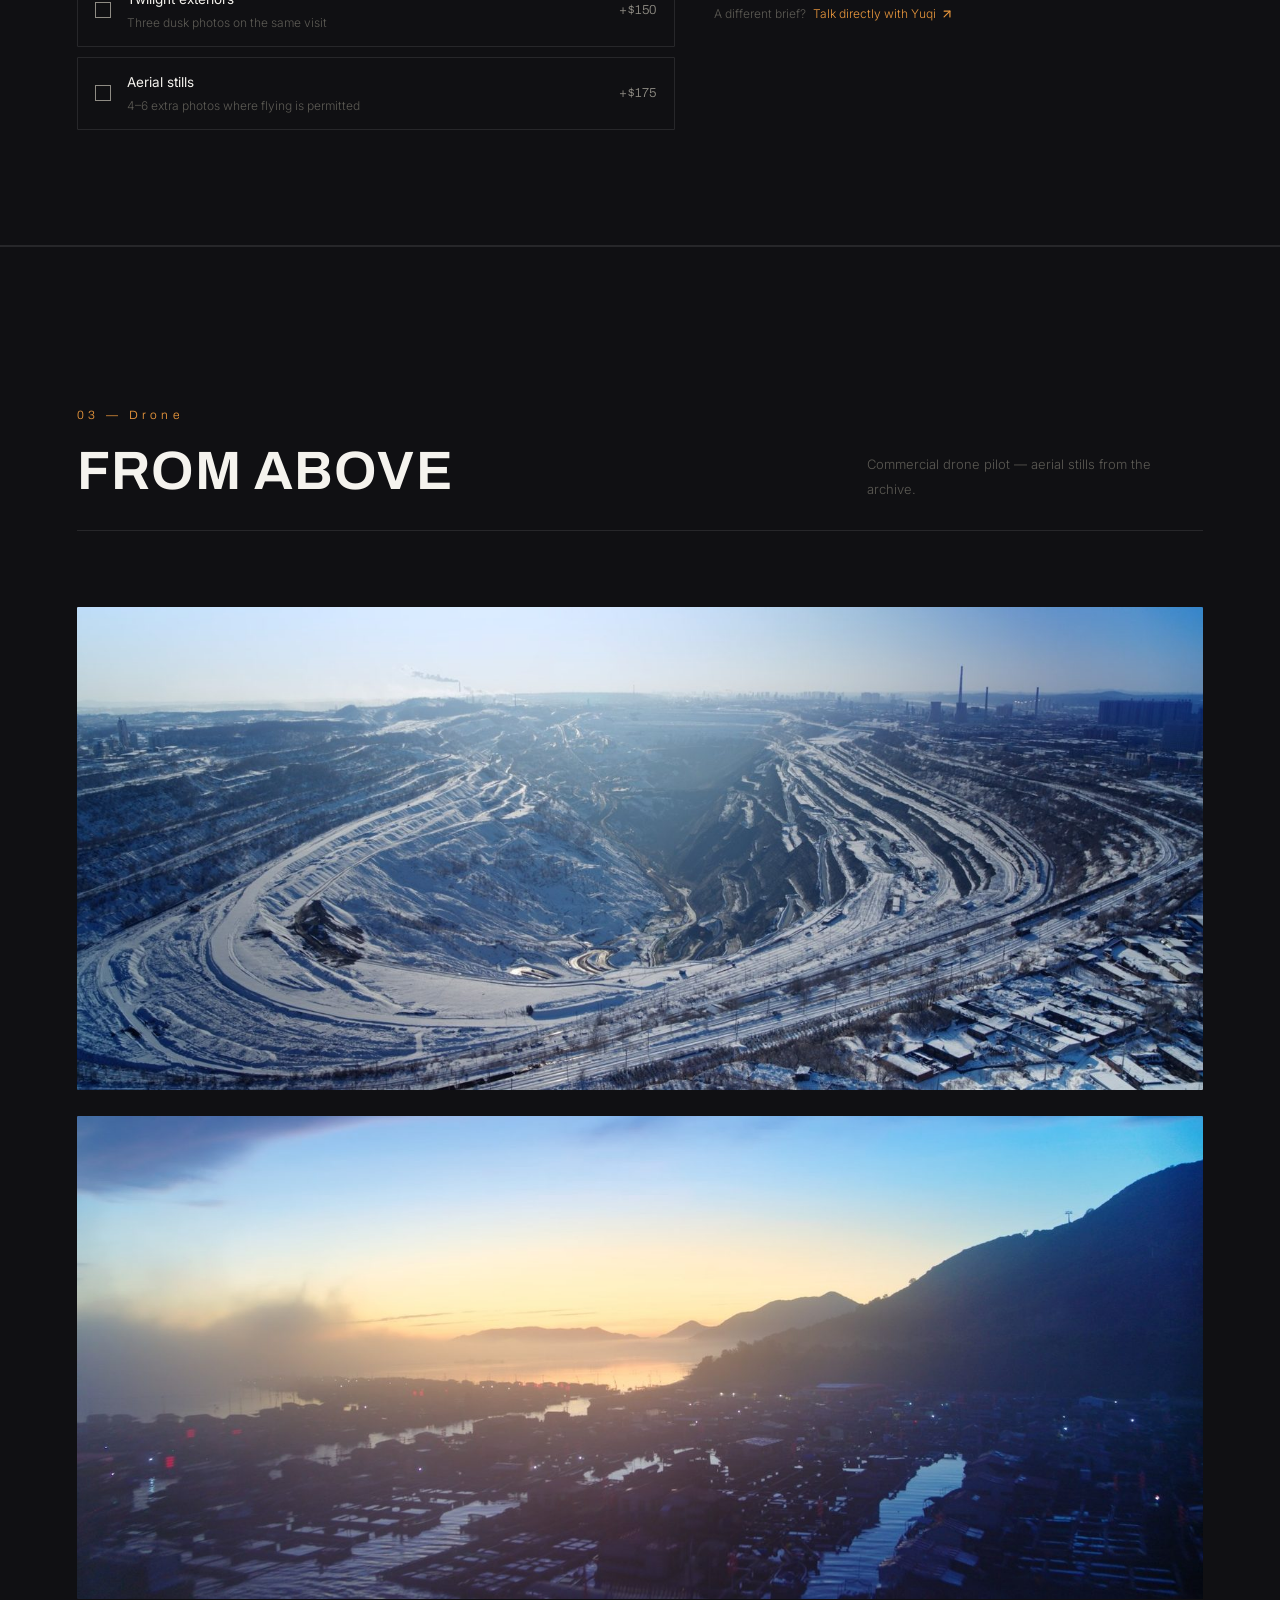
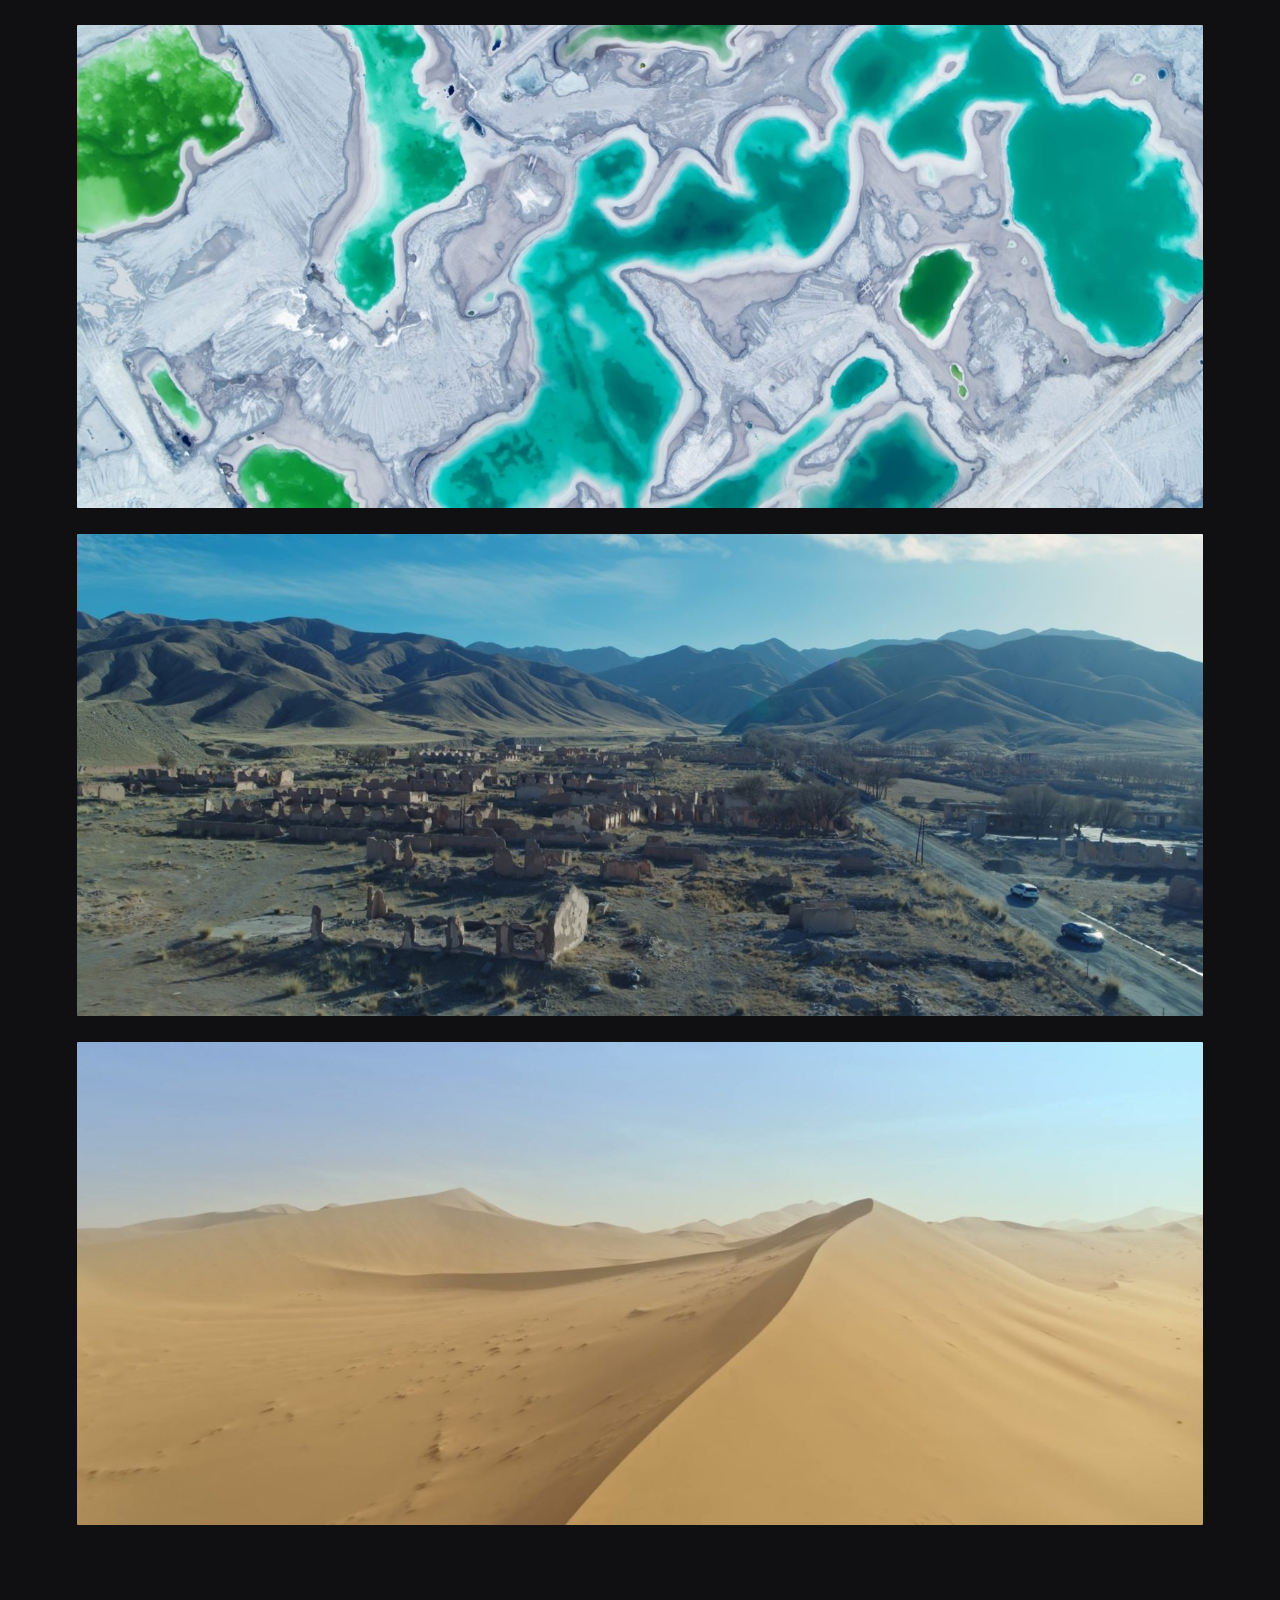
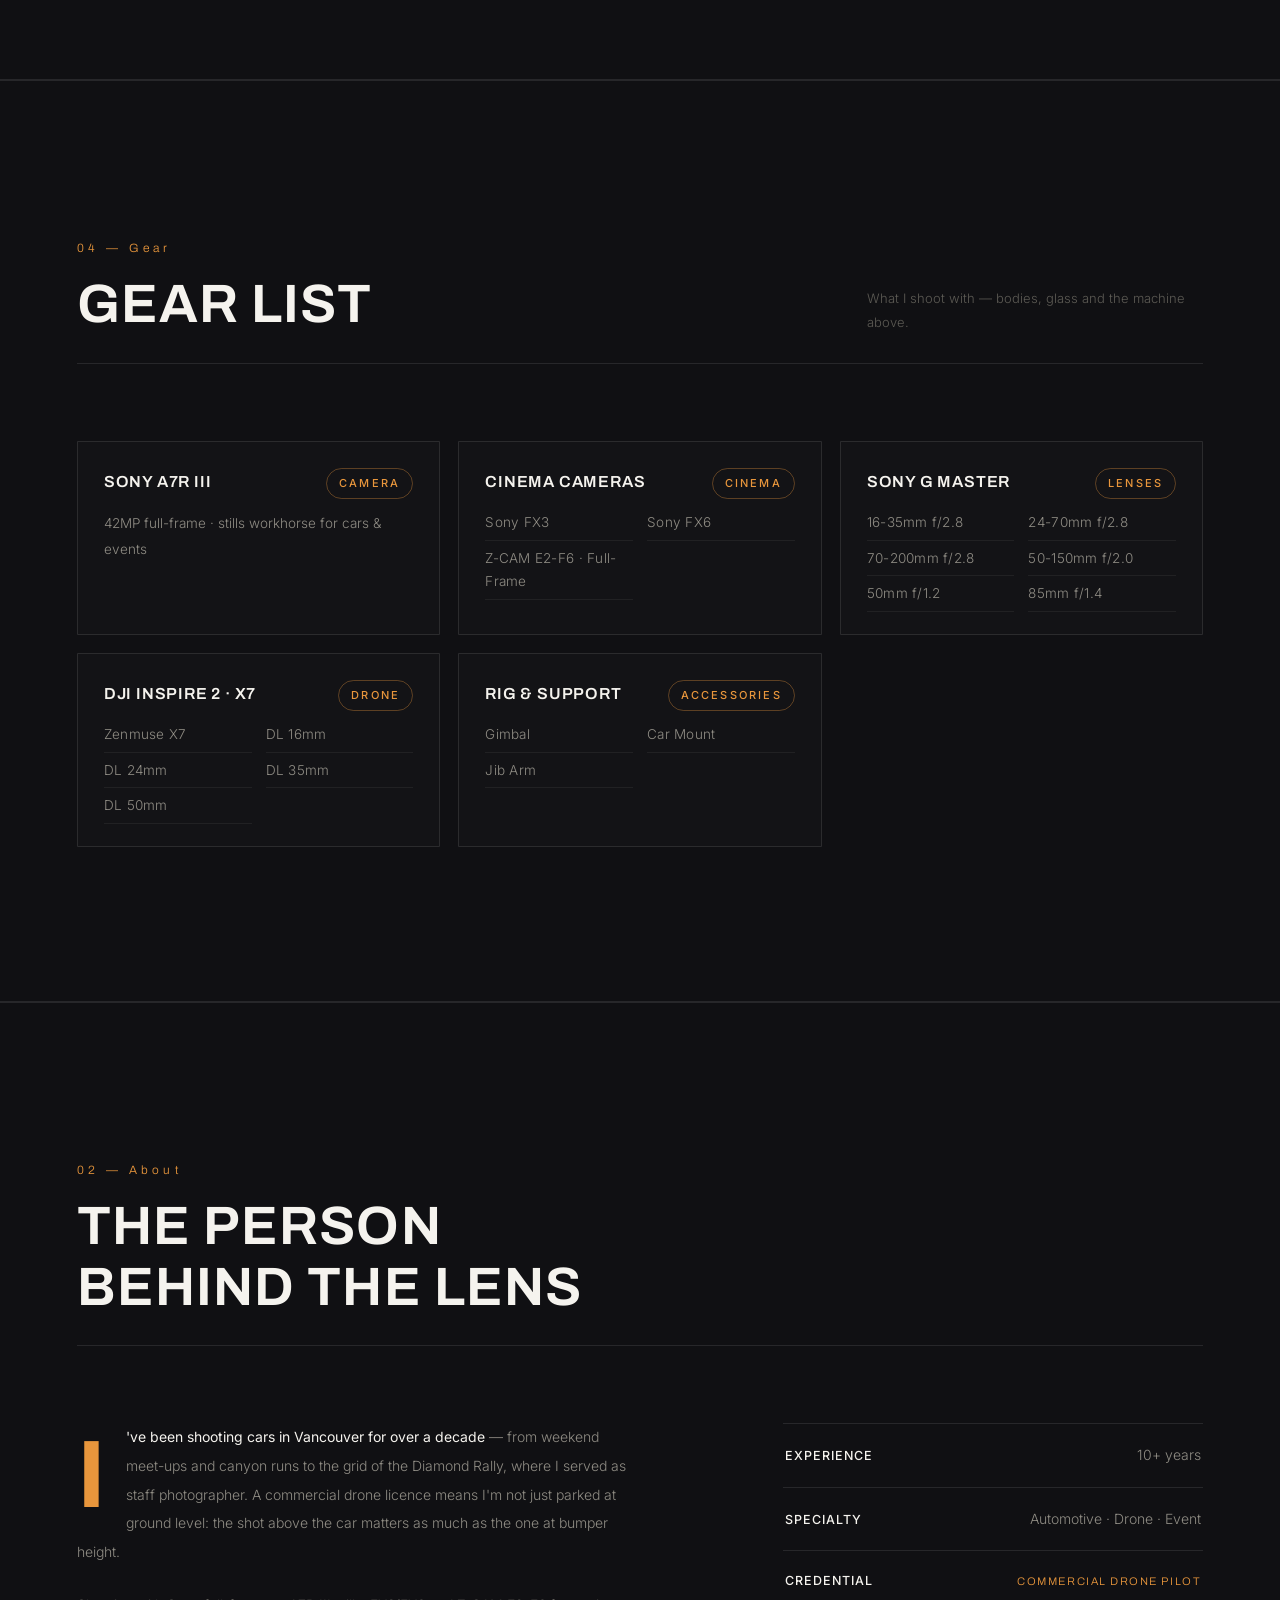
==== commit 8d973242: "Delay the dark-to-light scroll fade: keep the automotive rate band fully dark until it clears the vi" ====
--- a/index.html
+++ b/index.html
@@ -1152,10 +1152,16 @@
     if (ticking) return;
     ticking = true;
     requestAnimationFrame(() => {
-      const rect = reSec.getBoundingClientRect();
       const vh = window.innerHeight;
-      // start when section top enters viewport bottom, done when it reaches 35% up
-      const t = clamp01(1 - (rect.top - vh * 0.35) / (vh * 1.2));
+      // The automotive rate band stays fully dark until it has scrolled away —
+      // its last block is the "A different brief? Talk directly with Yuqi" CTA —
+      // so the transition is driven by that band's bottom edge instead of the
+      // real-estate section's top (which used to whiten mid-band).
+      const band = document.getElementById('quote-auto');
+      const anchor = band ? band.getBoundingClientRect().bottom : reSec.getBoundingClientRect().top;
+      const start = 0;           // only once the band is completely off screen
+      const end = -vh * 0.5;     // fully light half a screen further down
+      const t = clamp01((start - anchor) / (start - end));
       apply(t);
       ticking = false;
     });
--- a/quote/quote-embed.css
+++ b/quote/quote-embed.css
@@ -49,6 +49,8 @@
   padding: 16px 16px 18px; cursor: pointer; background: transparent;
   transition: border-color .25s, background-color .25s;
 }
+.qw-embed .shoot-card { display: flex; flex-direction: column; min-height: 190px; padding: 20px 17px 18px; }
+.qw-embed .size-choice { display: flex; flex-direction: column; justify-content: center; gap: 3px; min-height: 91px; padding: 16px; }
 .qw-embed .shoot-card:hover,
 .qw-embed .size-choice:hover { border-color: var(--ink-faint); }
 .qw-embed .shoot-card.selected,
@@ -68,26 +70,26 @@
 .qw-embed .input-label { display: block; font-size: 11px; font-weight: 500; letter-spacing: .2em; text-transform: uppercase; color: var(--ink-dim); margin-bottom: 7px; }
 .qw-embed .scope-block p { font-size: 12.5px; line-height: 1.6; color: var(--ink-faint); margin: 0 0 12px; }
 .qw-embed .scope-note { font-size: 12px; line-height: 1.7; color: var(--ink-faint); margin: 16px 0 0; }
-.qw-embed .stepper { display: inline-flex; align-items: center; gap: 14px; border: 1px solid var(--line); border-radius: var(--radius); padding: 5px 13px; }
-.qw-embed .stepper output { font-family: var(--font-d); font-size: 15px; min-width: 1.1em; text-align: center; }
-.qw-embed .stepper-btn { display: inline-flex; align-items: center; justify-content: center; background: transparent; border: 0; color: var(--ink); cursor: pointer; padding: 6px; }
+.qw-embed .stepper { display: inline-flex; align-items: center; justify-content: space-between; gap: 14px; border: 1px solid var(--line); border-radius: var(--radius); padding: 0 14px; height: 48px; min-width: 170px; max-width: 204px; background: color-mix(in srgb, var(--ink) 4%, transparent); }
+.qw-embed .stepper output { font-family: var(--font-d); font-size: 17px; font-weight: 600; min-width: 1.1em; text-align: center; }
+.qw-embed .stepper-btn { display: inline-flex; align-items: center; justify-content: center; background: transparent; border: 0; color: var(--ink); cursor: pointer; padding: 6px; font-size: 17px; line-height: 1; }
 .qw-embed .stepper-btn:disabled { opacity: .3; cursor: not-allowed; }
-.qw-embed .photo-choices { display: flex; flex-wrap: wrap; gap: 8px; }
+.qw-embed .photo-choices { display: grid; grid-template-columns: repeat(5, minmax(0, 1fr)); gap: 7px; }
 .qw-embed .photo-choice {
-  min-width: 48px; padding: 10px 0; text-align: center; background: transparent;
+  display: flex; align-items: center; justify-content: center; height: 48px; background: transparent;
   border: 1px solid var(--line); border-radius: var(--radius); color: var(--ink-dim);
-  font-family: var(--font-d); font-size: 13px; letter-spacing: .08em; cursor: pointer;
-  transition: border-color .2s, color .2s;
+  font-family: var(--font-d); font-size: 16px; font-weight: 600; letter-spacing: 0; cursor: pointer;
+  transition: border-color .2s, color .2s, background-color .2s;
 }
 .qw-embed .photo-choice:hover { border-color: var(--ink-faint); }
-.qw-embed .photo-choice.selected { border-color: var(--accent); color: var(--ink); }
+.qw-embed .photo-choice.selected { border-color: var(--accent); color: var(--accent); background: color-mix(in srgb, var(--accent) 8%, transparent); }
 
 /* --- video + extras rows --- */
 .qw-embed .video-list,
 .qw-embed .extra-list { display: flex; flex-direction: column; gap: 10px; }
 .qw-embed .video-option,
 .qw-embed .extra-option {
-  display: flex; align-items: center; gap: 14px; padding: 14px 16px;
+  display: flex; align-items: center; gap: 16px; min-height: 69px; padding: 13px 17px;
   border: 1px solid var(--line); border-radius: var(--radius); cursor: pointer;
   transition: border-color .25s, background-color .25s;
 }
@@ -114,11 +116,11 @@
   position: absolute; left: 14px; bottom: 12px; font-size: 10px; letter-spacing: .18em;
   text-transform: uppercase; color: #f5f3ee; text-shadow: 0 1px 6px rgba(0, 0, 0, .6);
 }
-.qw-embed .quote-content { padding: 22px; }
+.qw-embed .quote-content { padding: 26px 28px 24px; }
 .qw-embed .quote-eyebrow { display: flex; justify-content: space-between; gap: 10px; font-size: 10px; letter-spacing: .2em; text-transform: uppercase; color: var(--ink-faint); }
 .qw-embed .quote-content h2 { font-size: 21px; margin: 11px 0 9px; }
 .qw-embed .quote-description { font-size: 12.5px; line-height: 1.65; color: var(--ink-dim); margin: 0; }
-.qw-embed .price-box { display: flex; flex-direction: column; gap: 3px; border-top: 1px solid var(--line); border-bottom: 1px solid var(--line); padding: 15px 0; margin: 17px 0; }
+.qw-embed .price-box { display: flex; flex-direction: column; gap: 3px; background: color-mix(in srgb, var(--accent) 7%, transparent); border-left: 2px solid var(--accent); padding: 15px 18px; margin: 18px 0; }
 .qw-embed .price-box span { font-size: 10px; letter-spacing: .2em; text-transform: uppercase; color: var(--ink-faint); }
 .qw-embed .price-box strong { font-family: var(--font-d); font-size: clamp(32px, 4vw, 40px); font-weight: 500; letter-spacing: .01em; color: var(--ink); line-height: 1.1; }
 .qw-embed .price-box small { font-size: 11px; color: var(--ink-faint); }
@@ -164,5 +166,7 @@
 }
 @media (max-width: 560px) {
   .qw-embed .image-panel img { height: 160px; }
-  .qw-embed .quote-content { padding: 18px; }
+  .qw-embed .quote-content { padding: 20px; }
+  .qw-embed .photo-choices { max-width: 340px; }
+  .qw-embed .photo-choice { height: 44px; font-size: 15px; }
 }
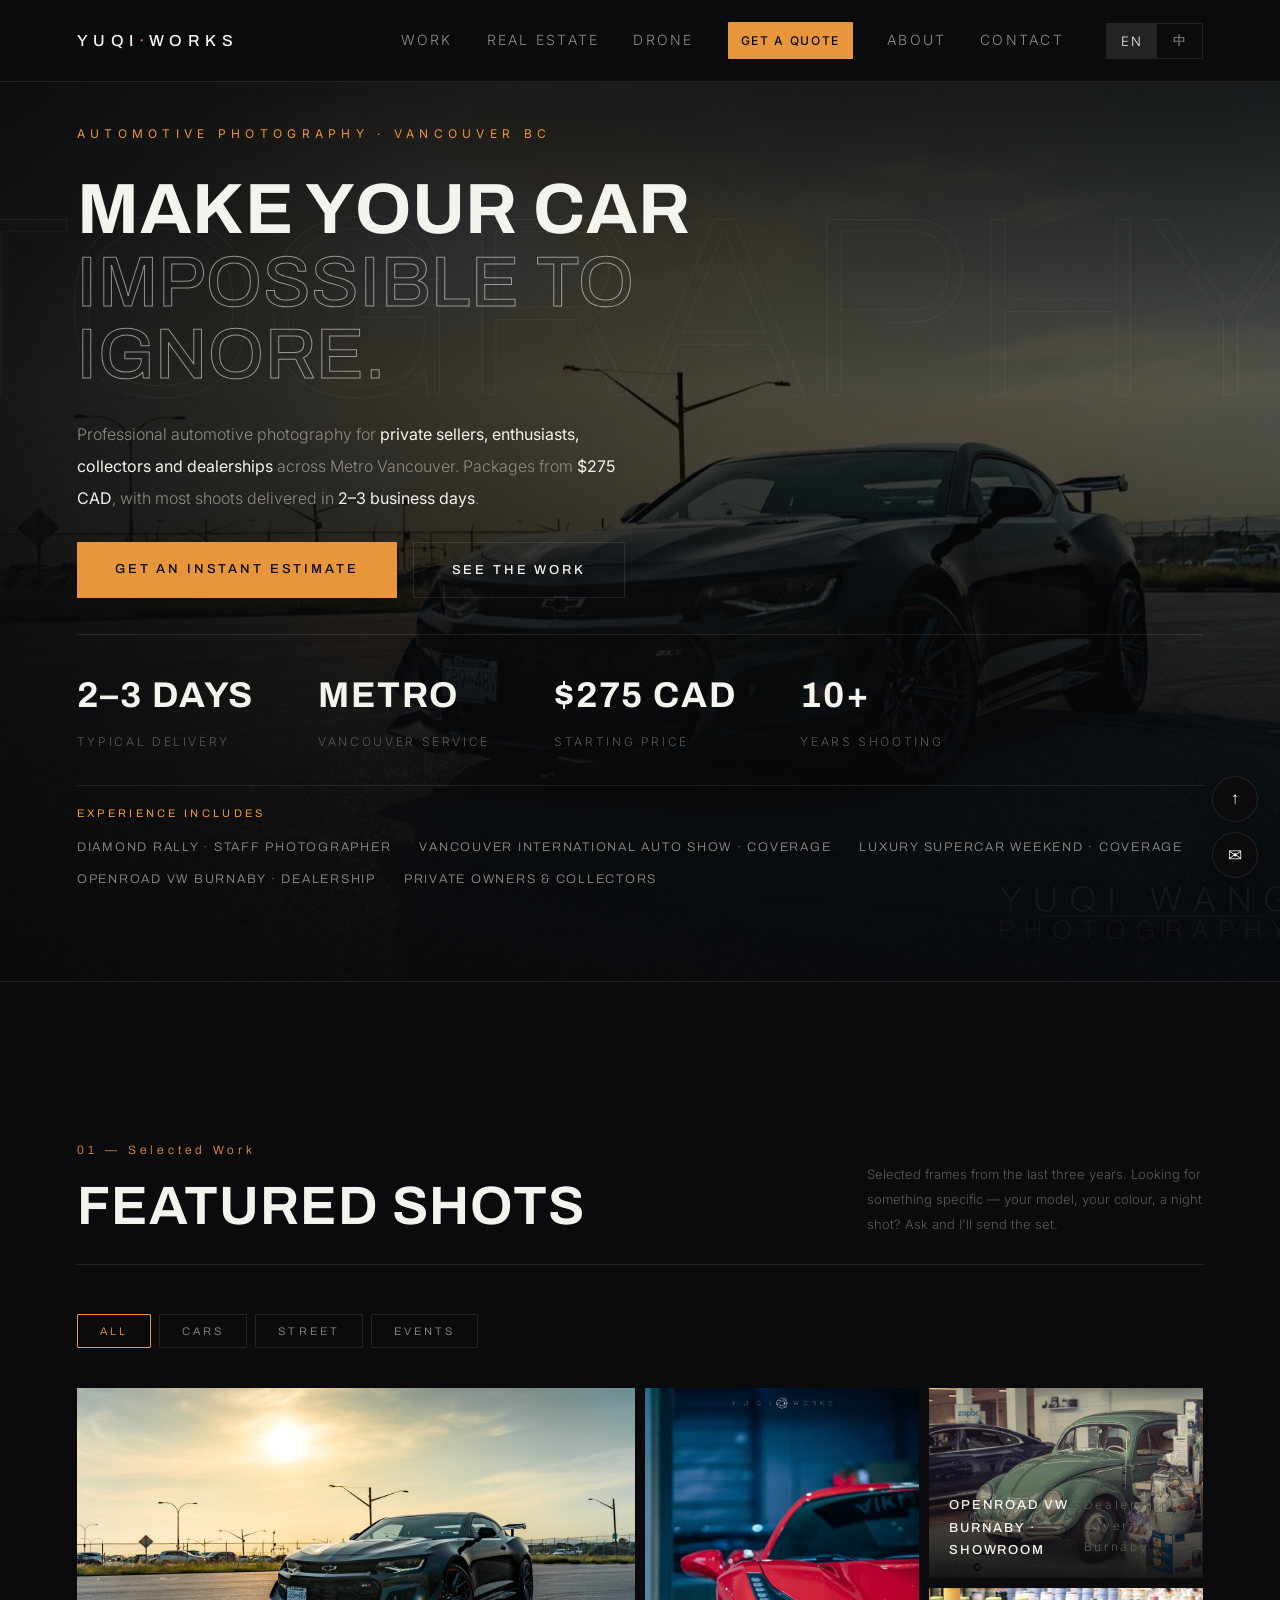
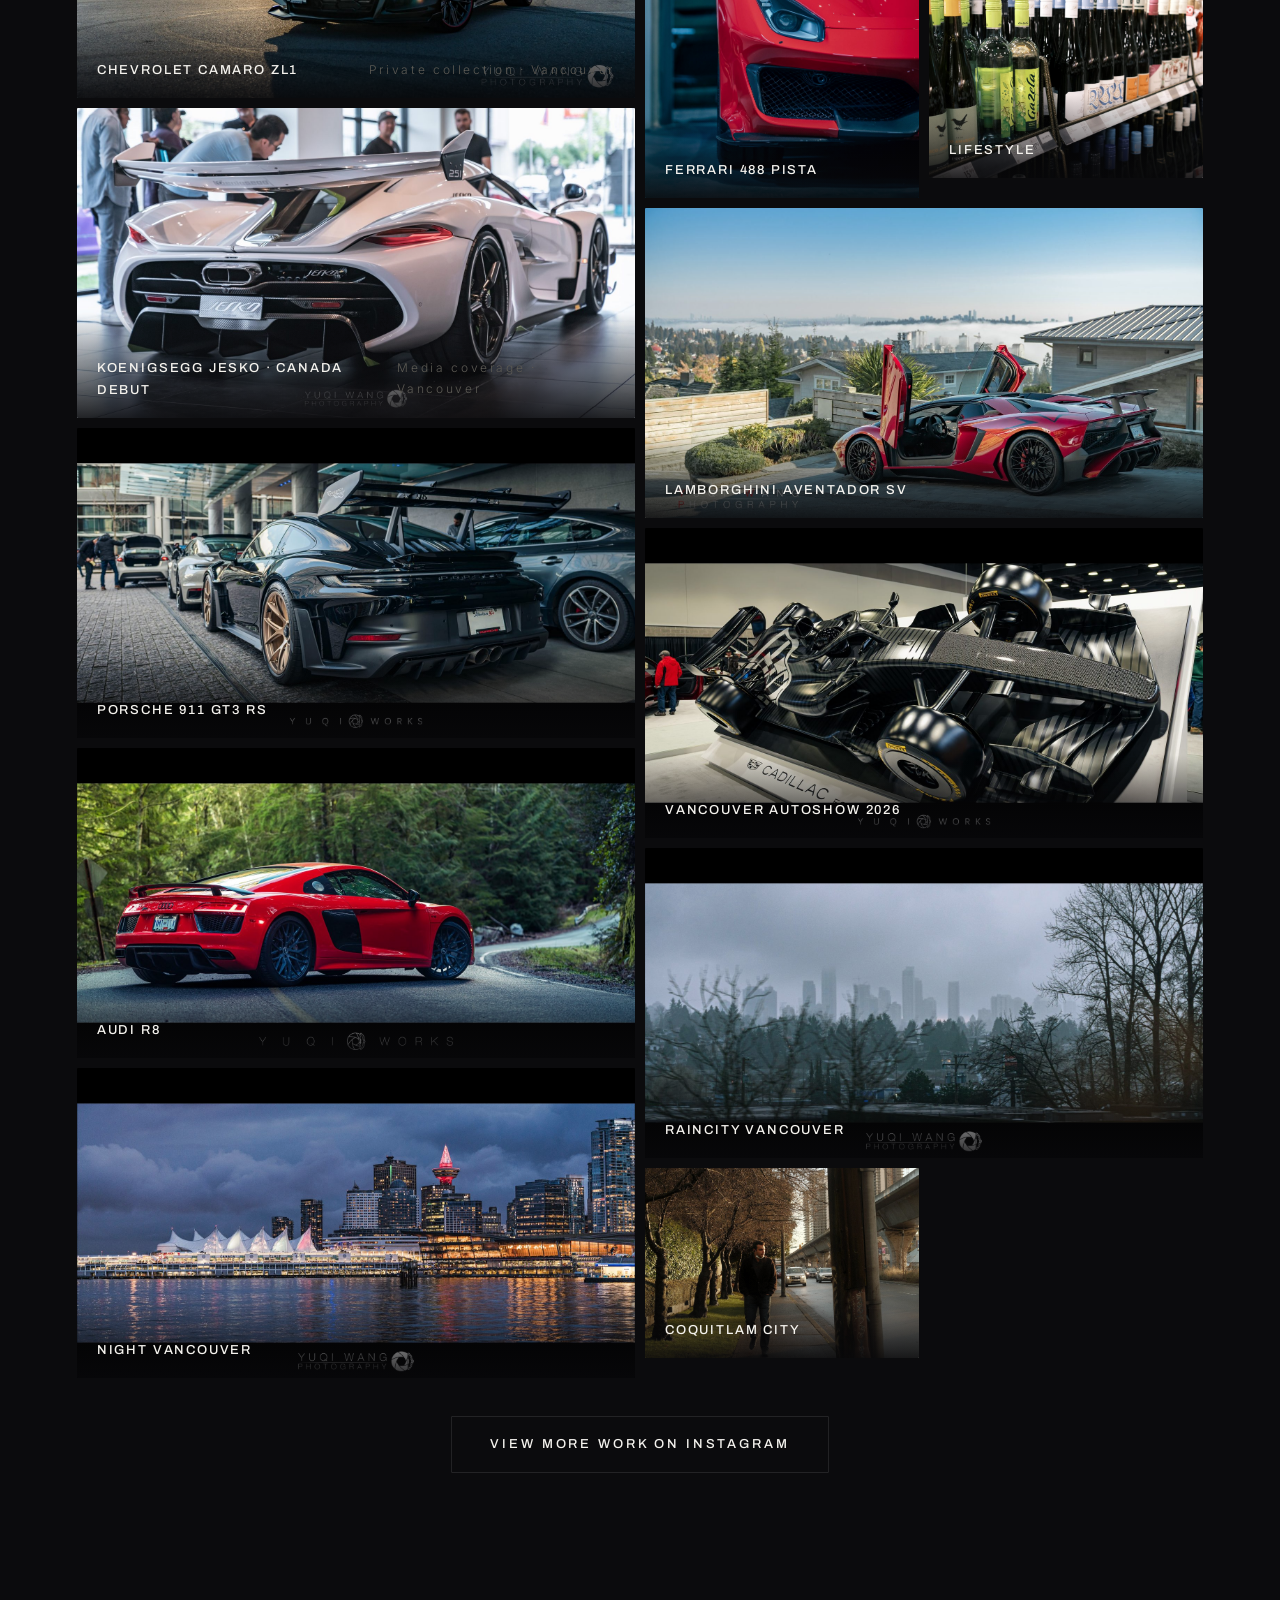
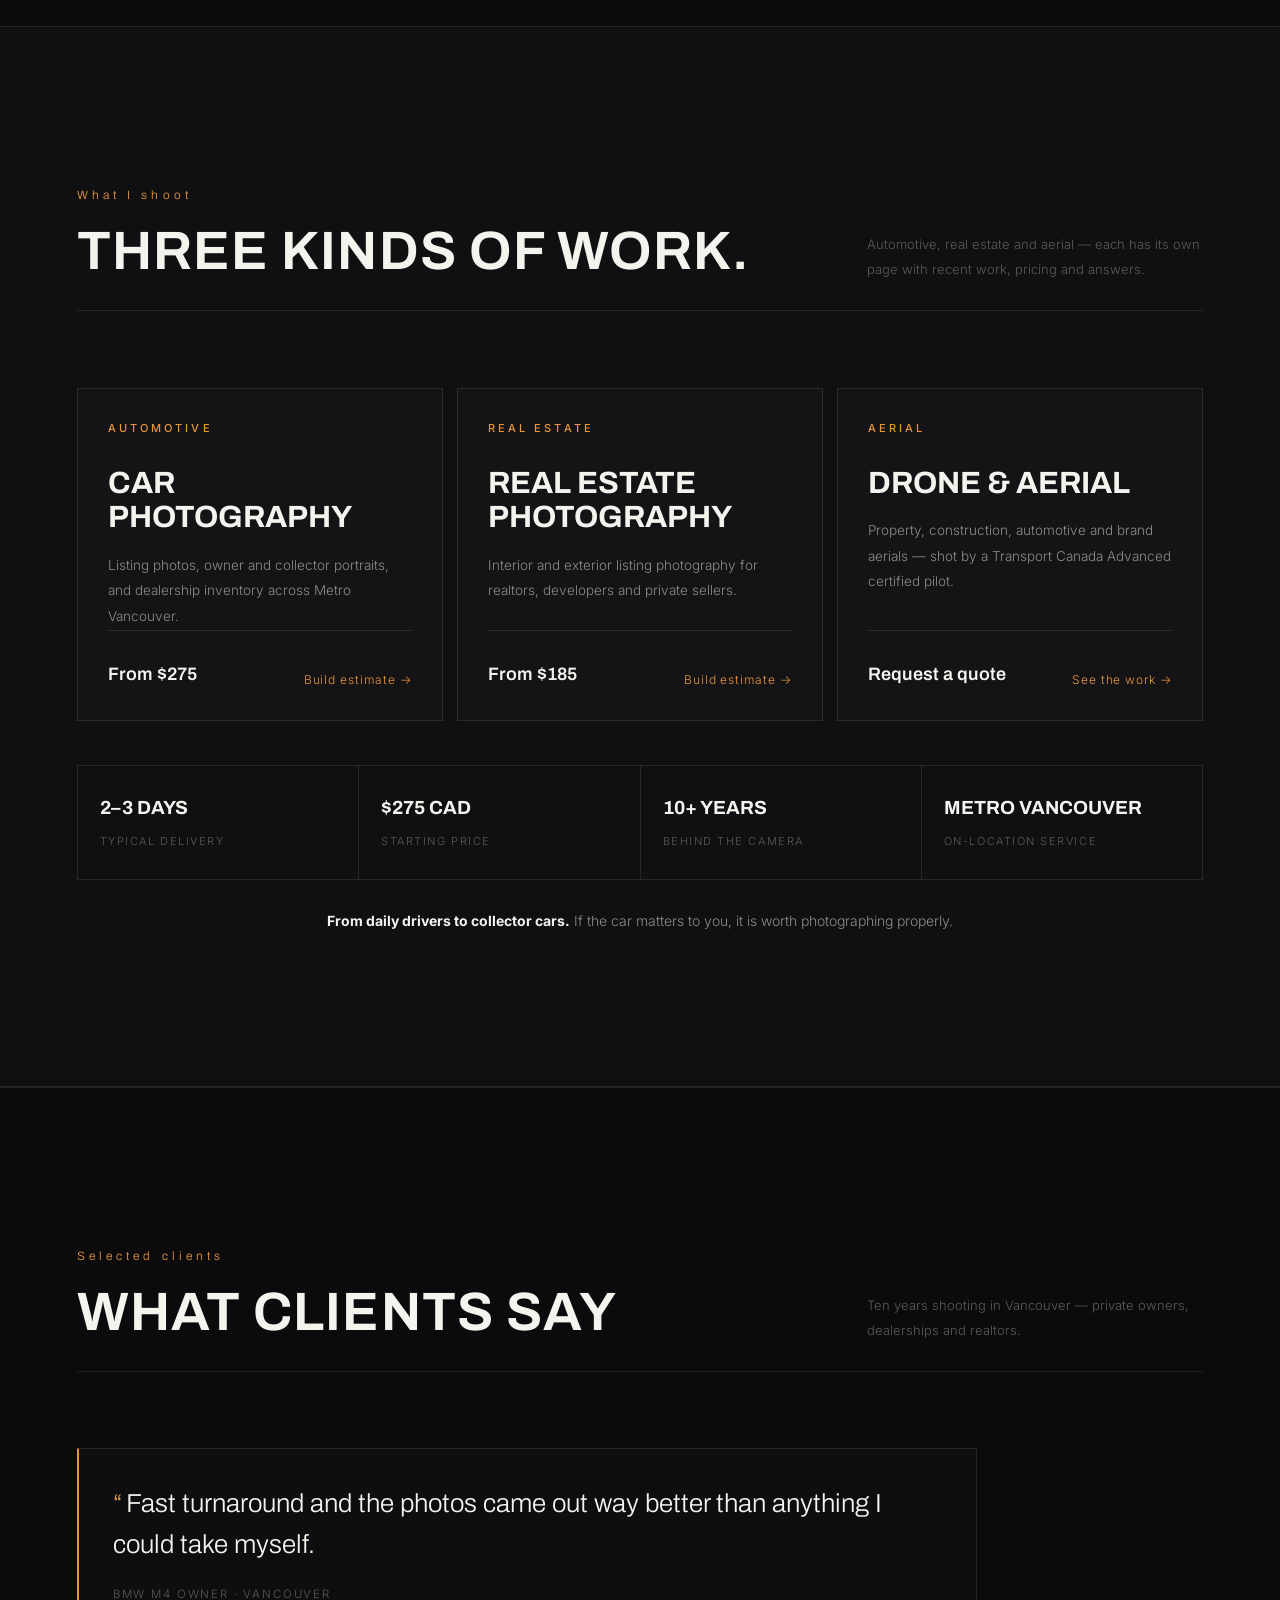
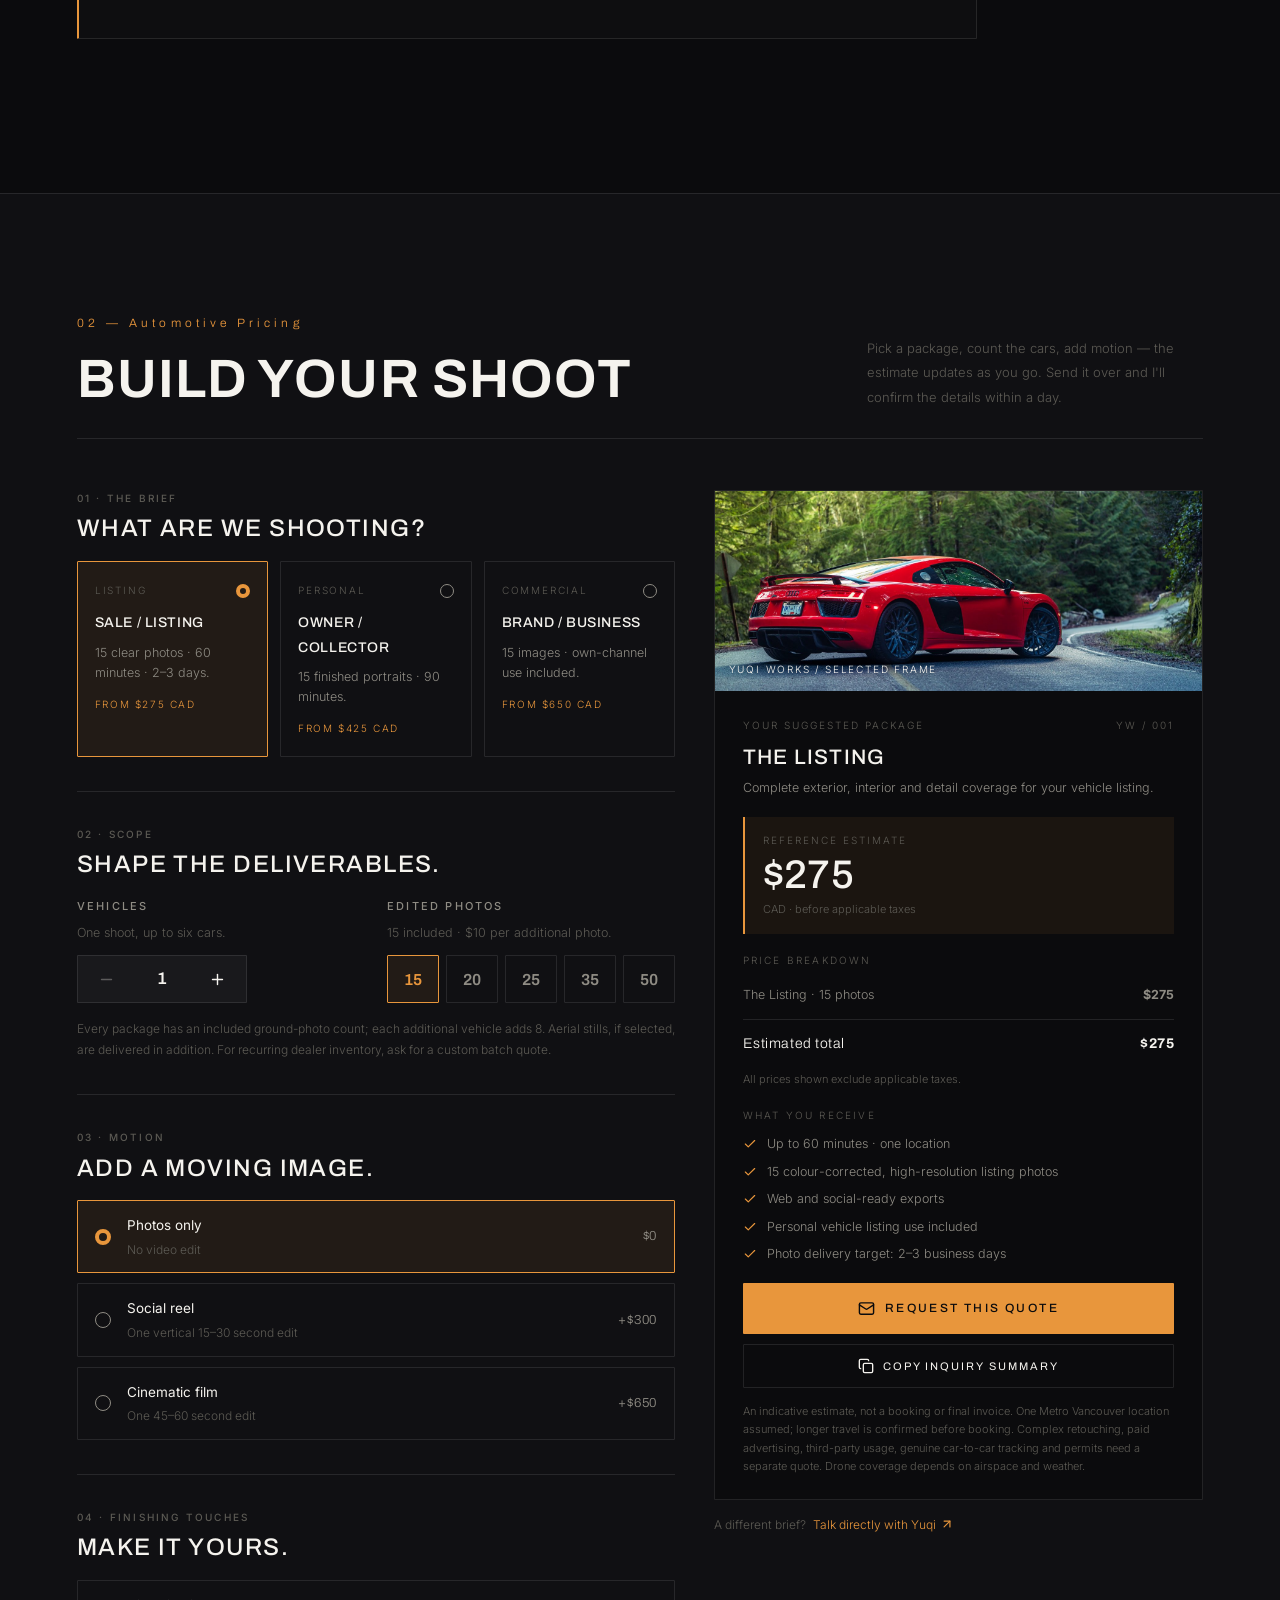
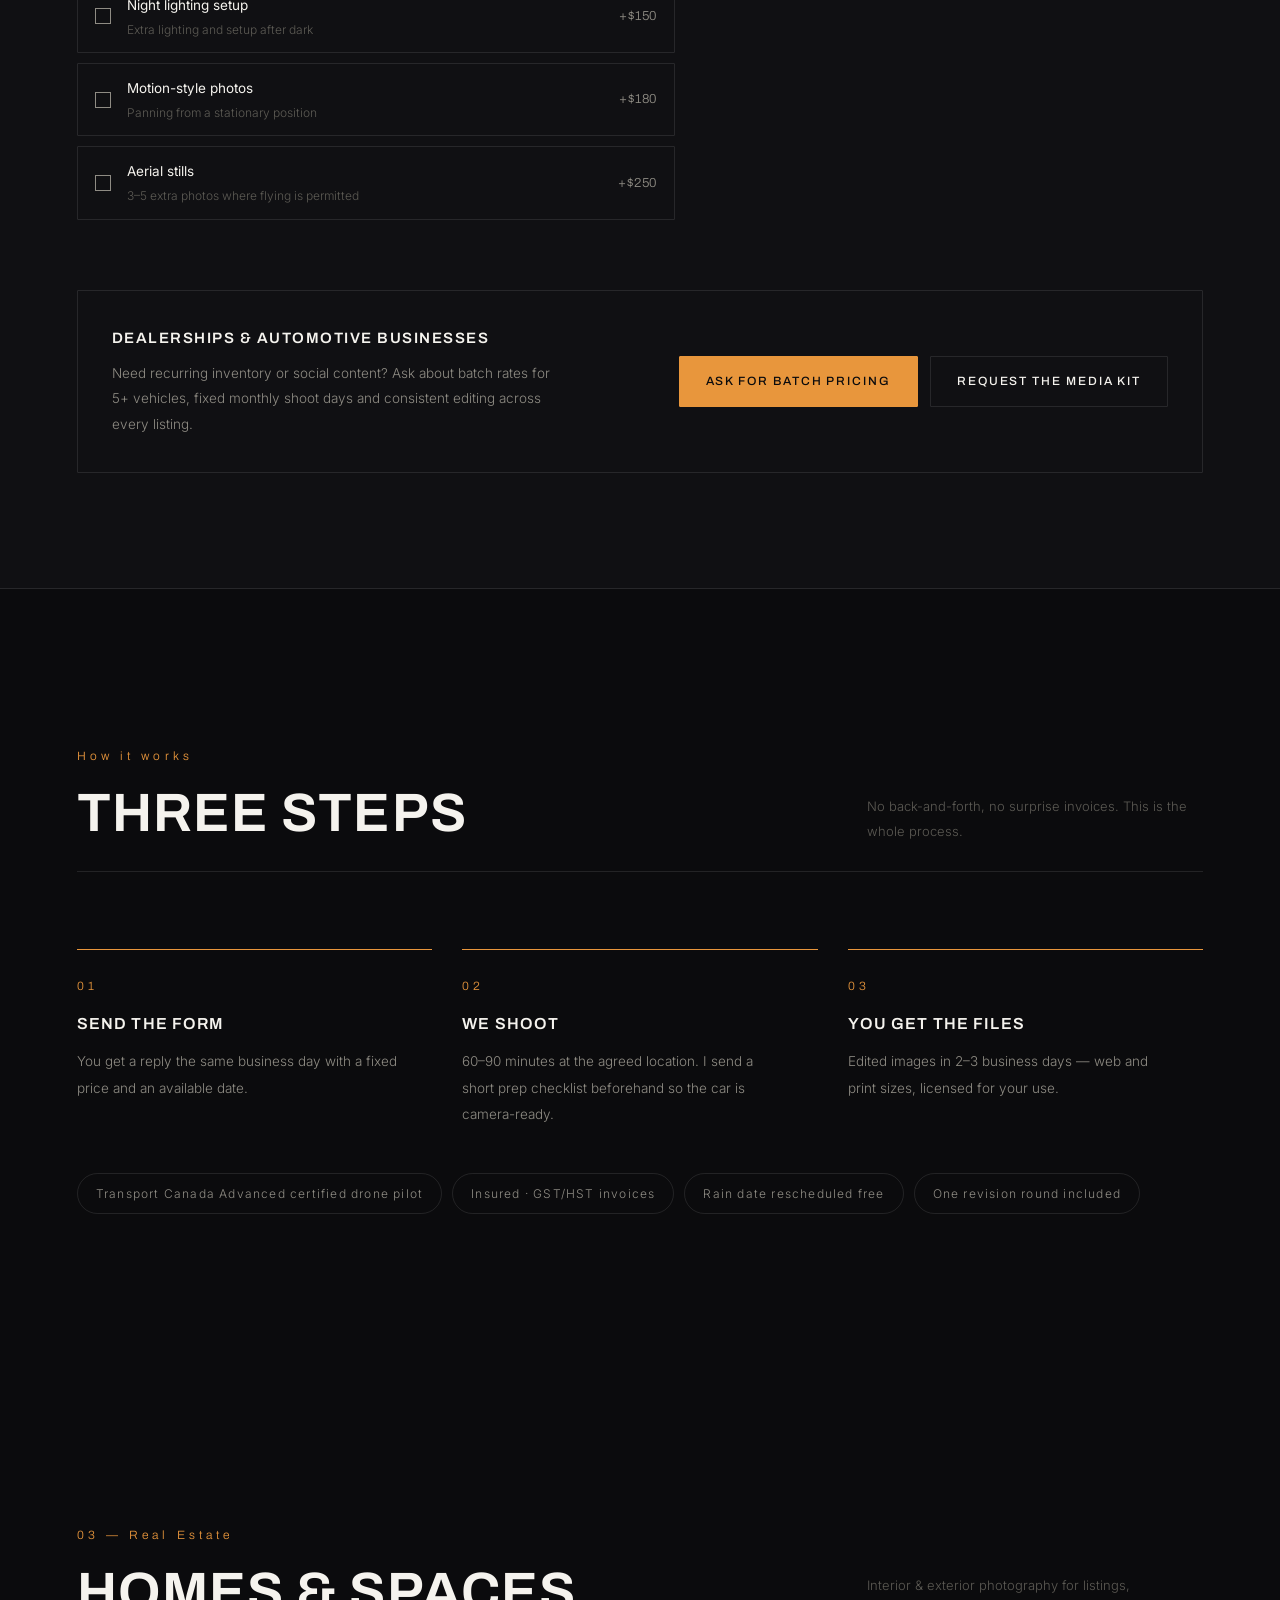
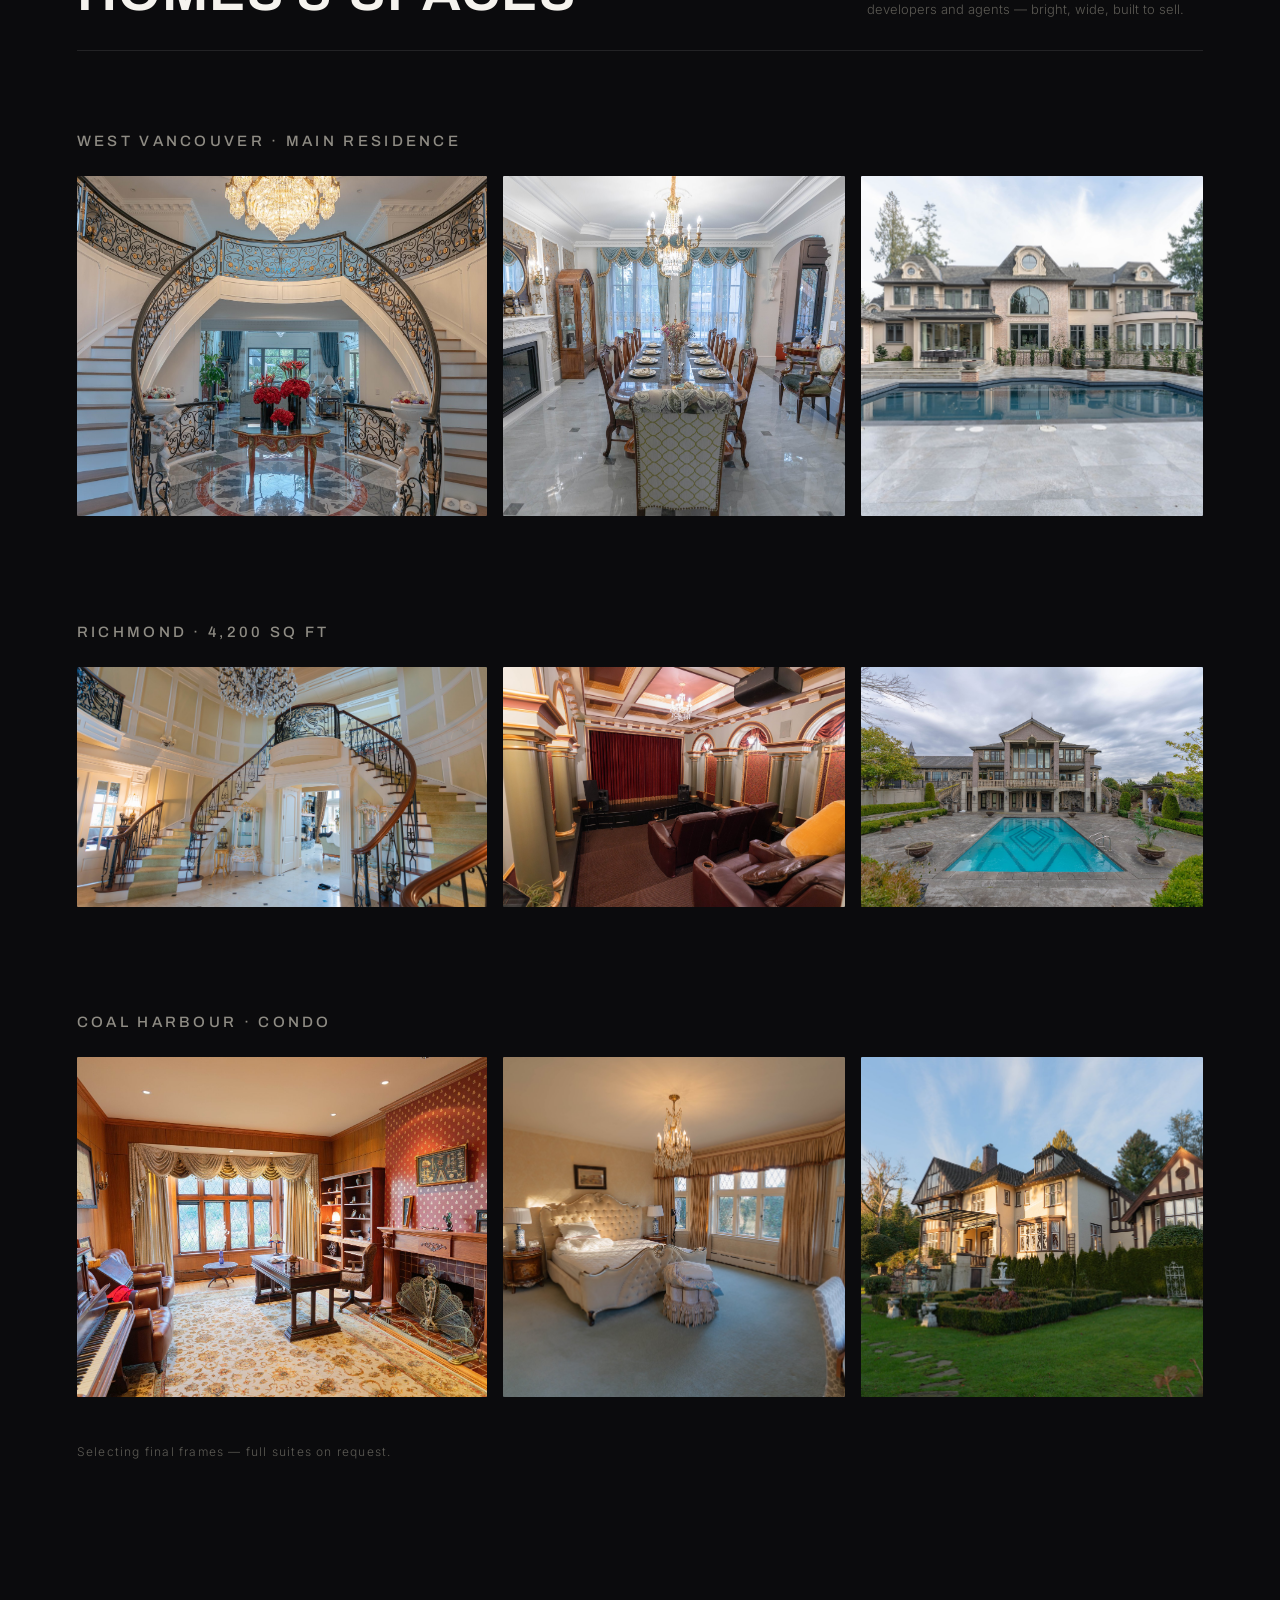
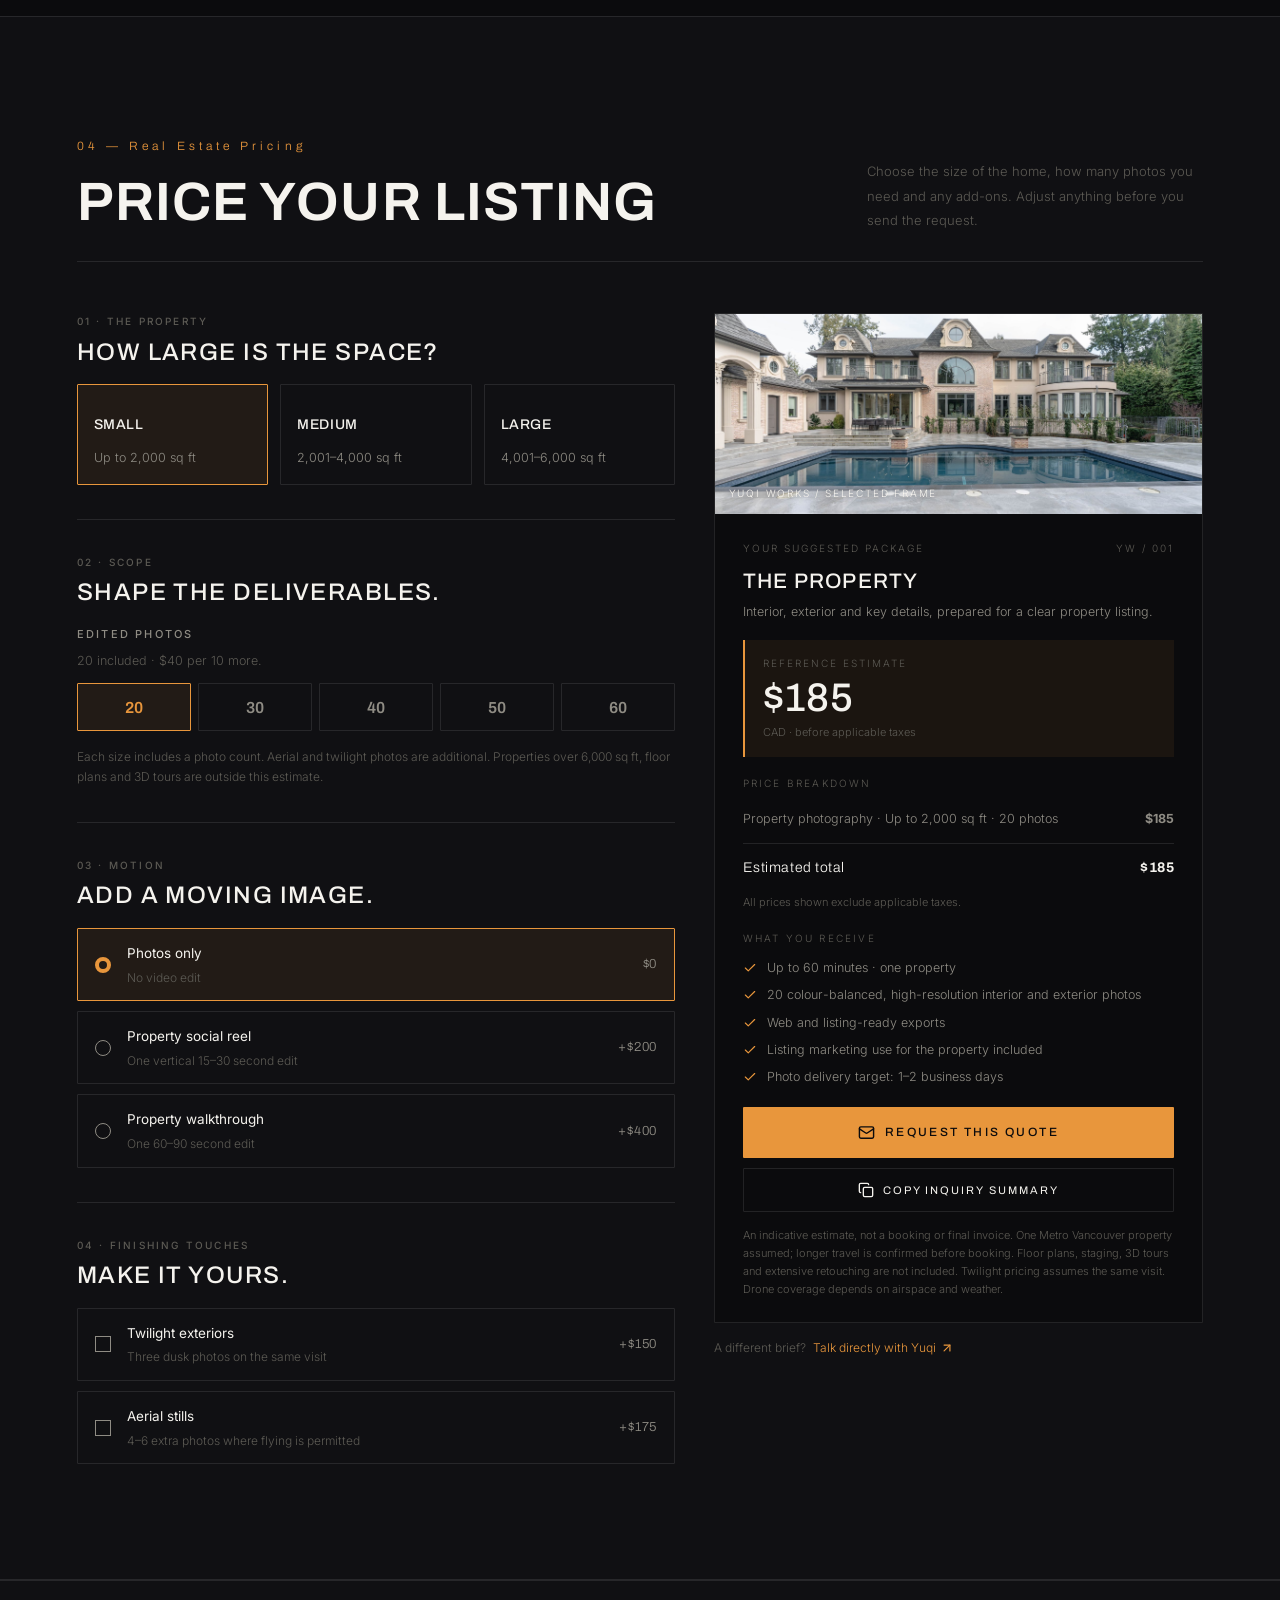
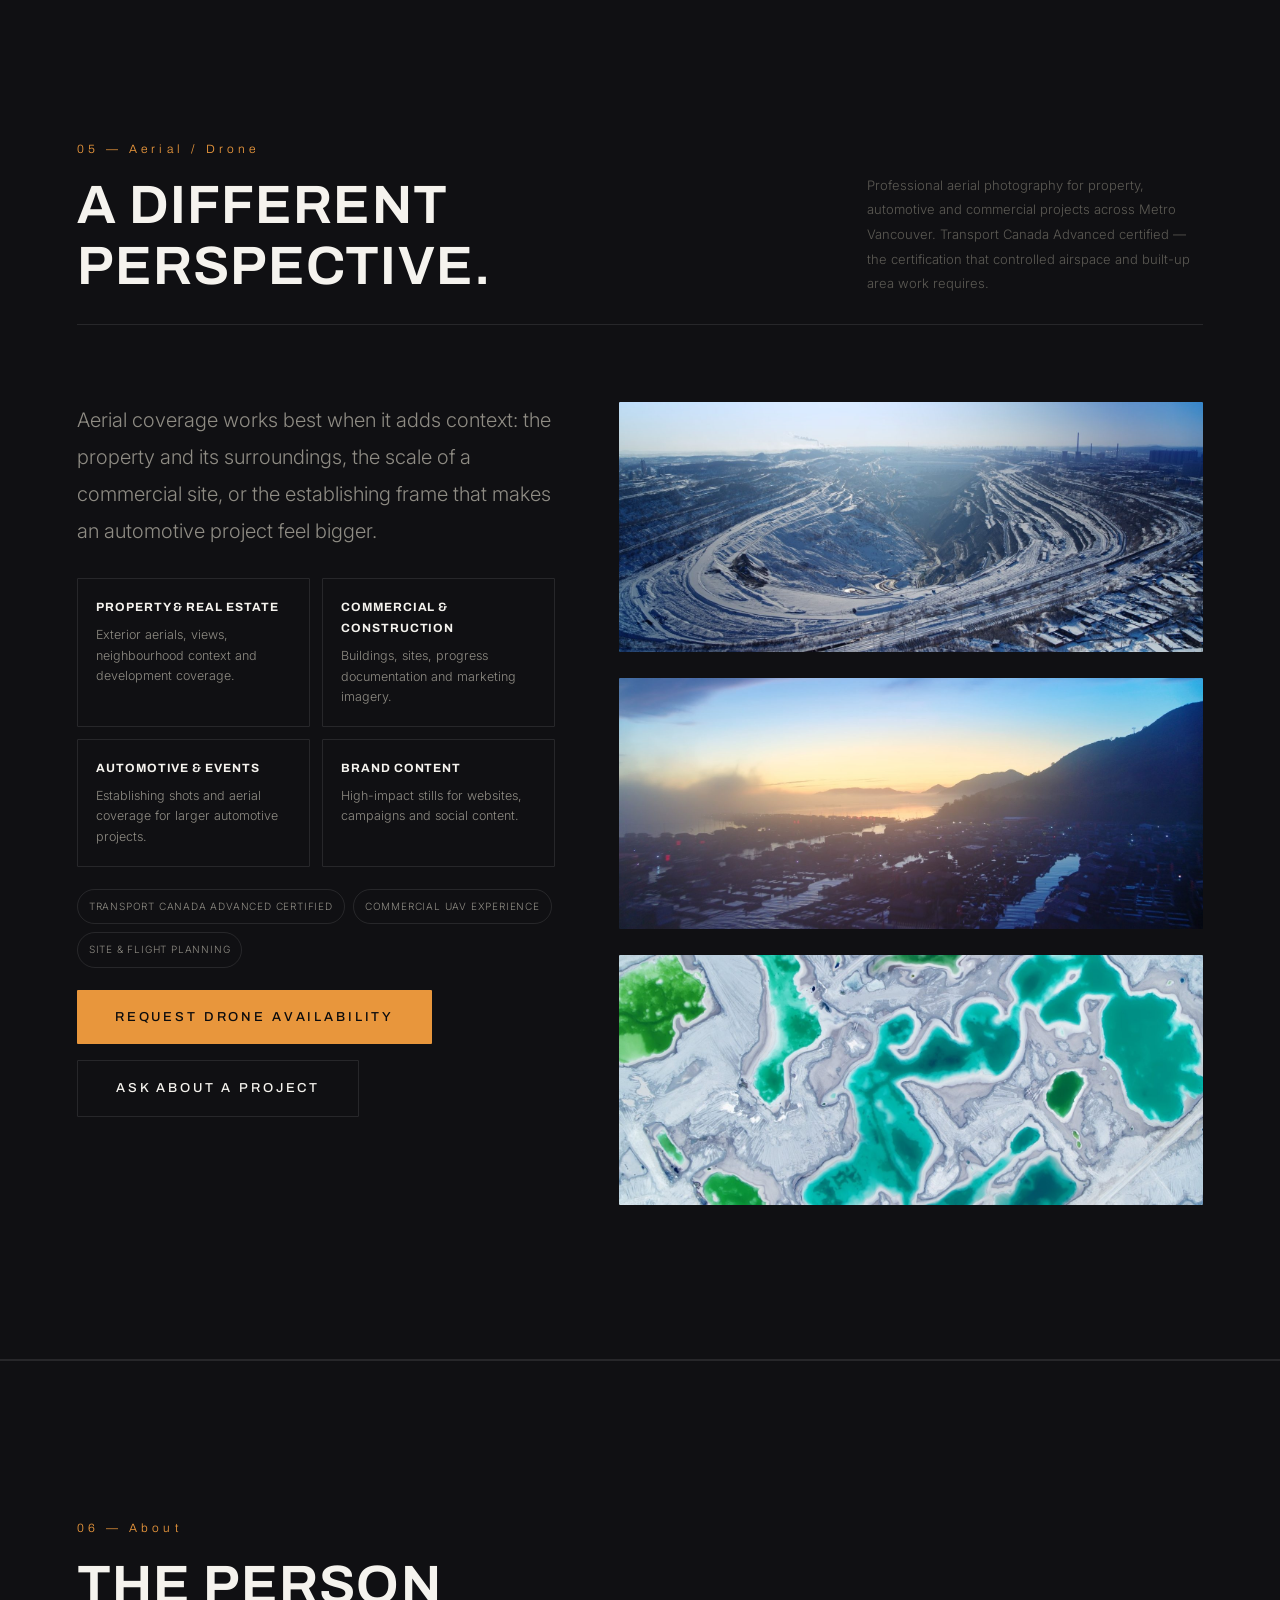
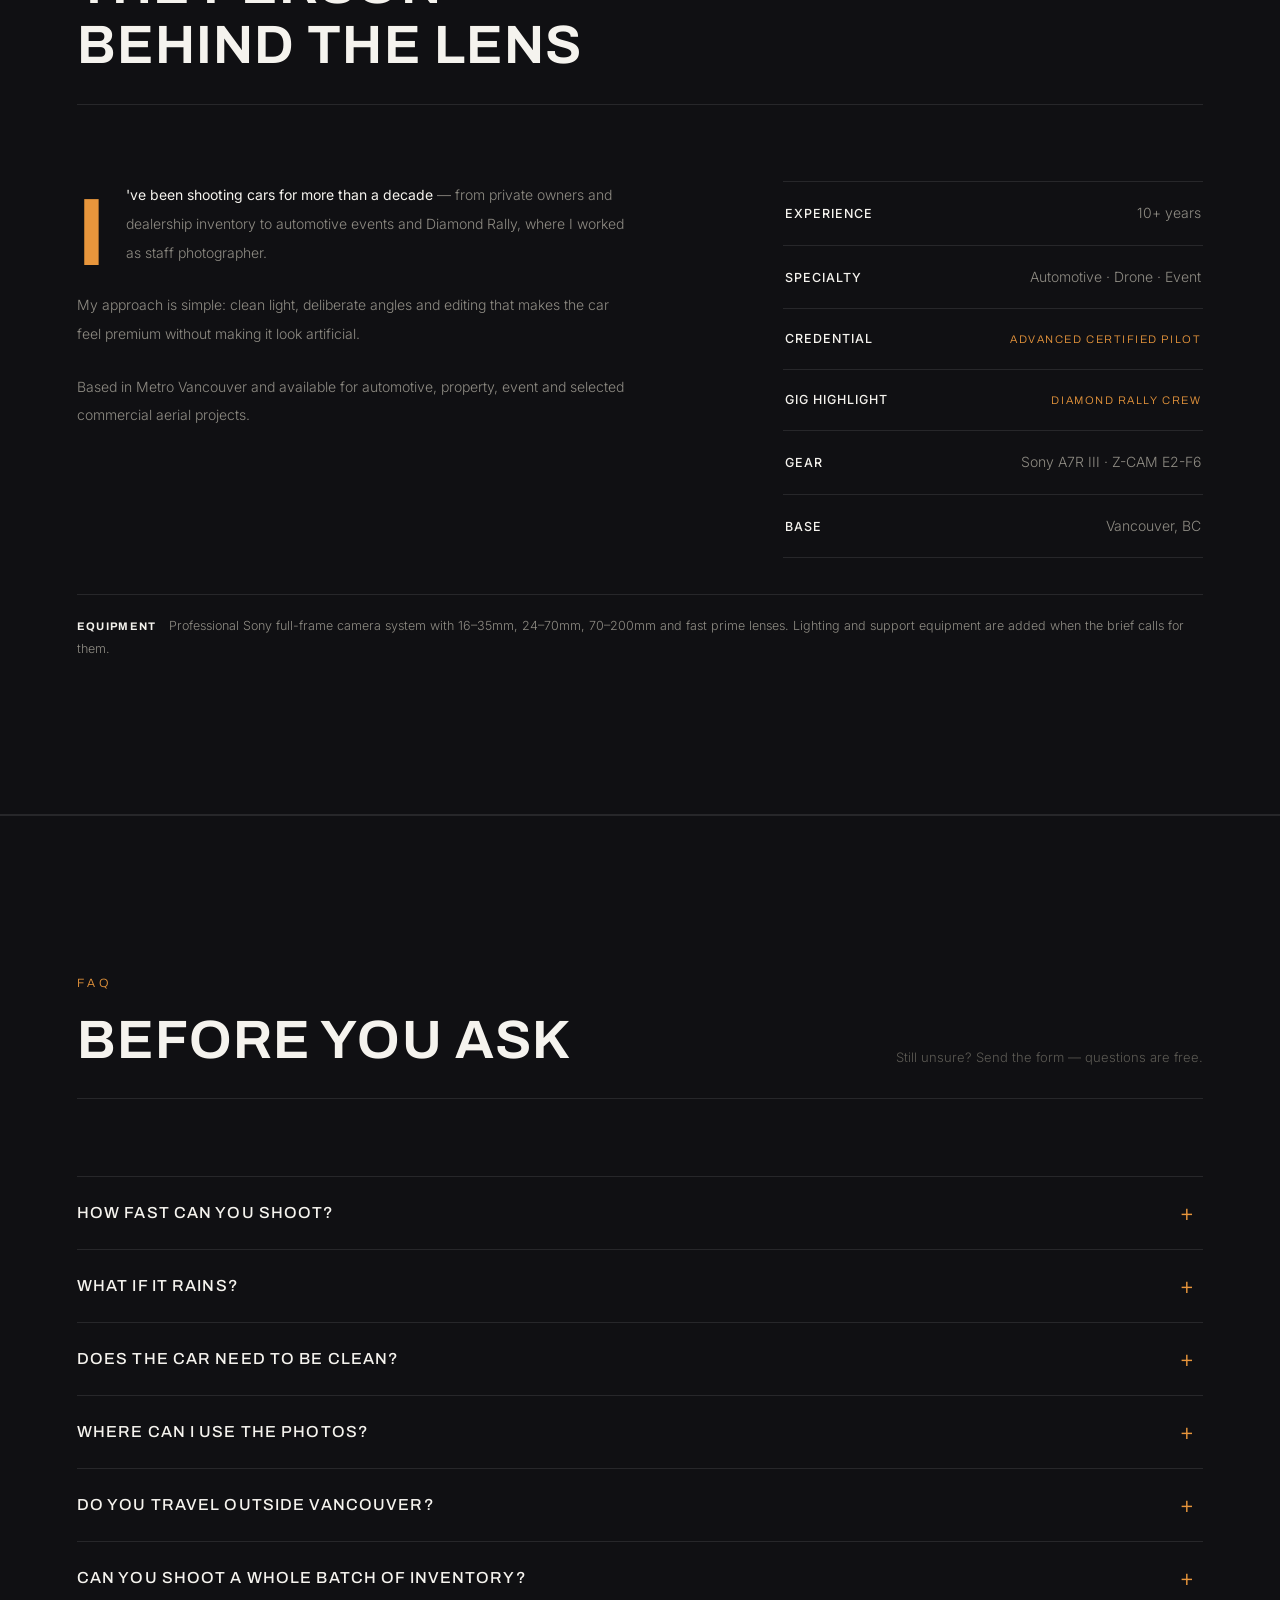
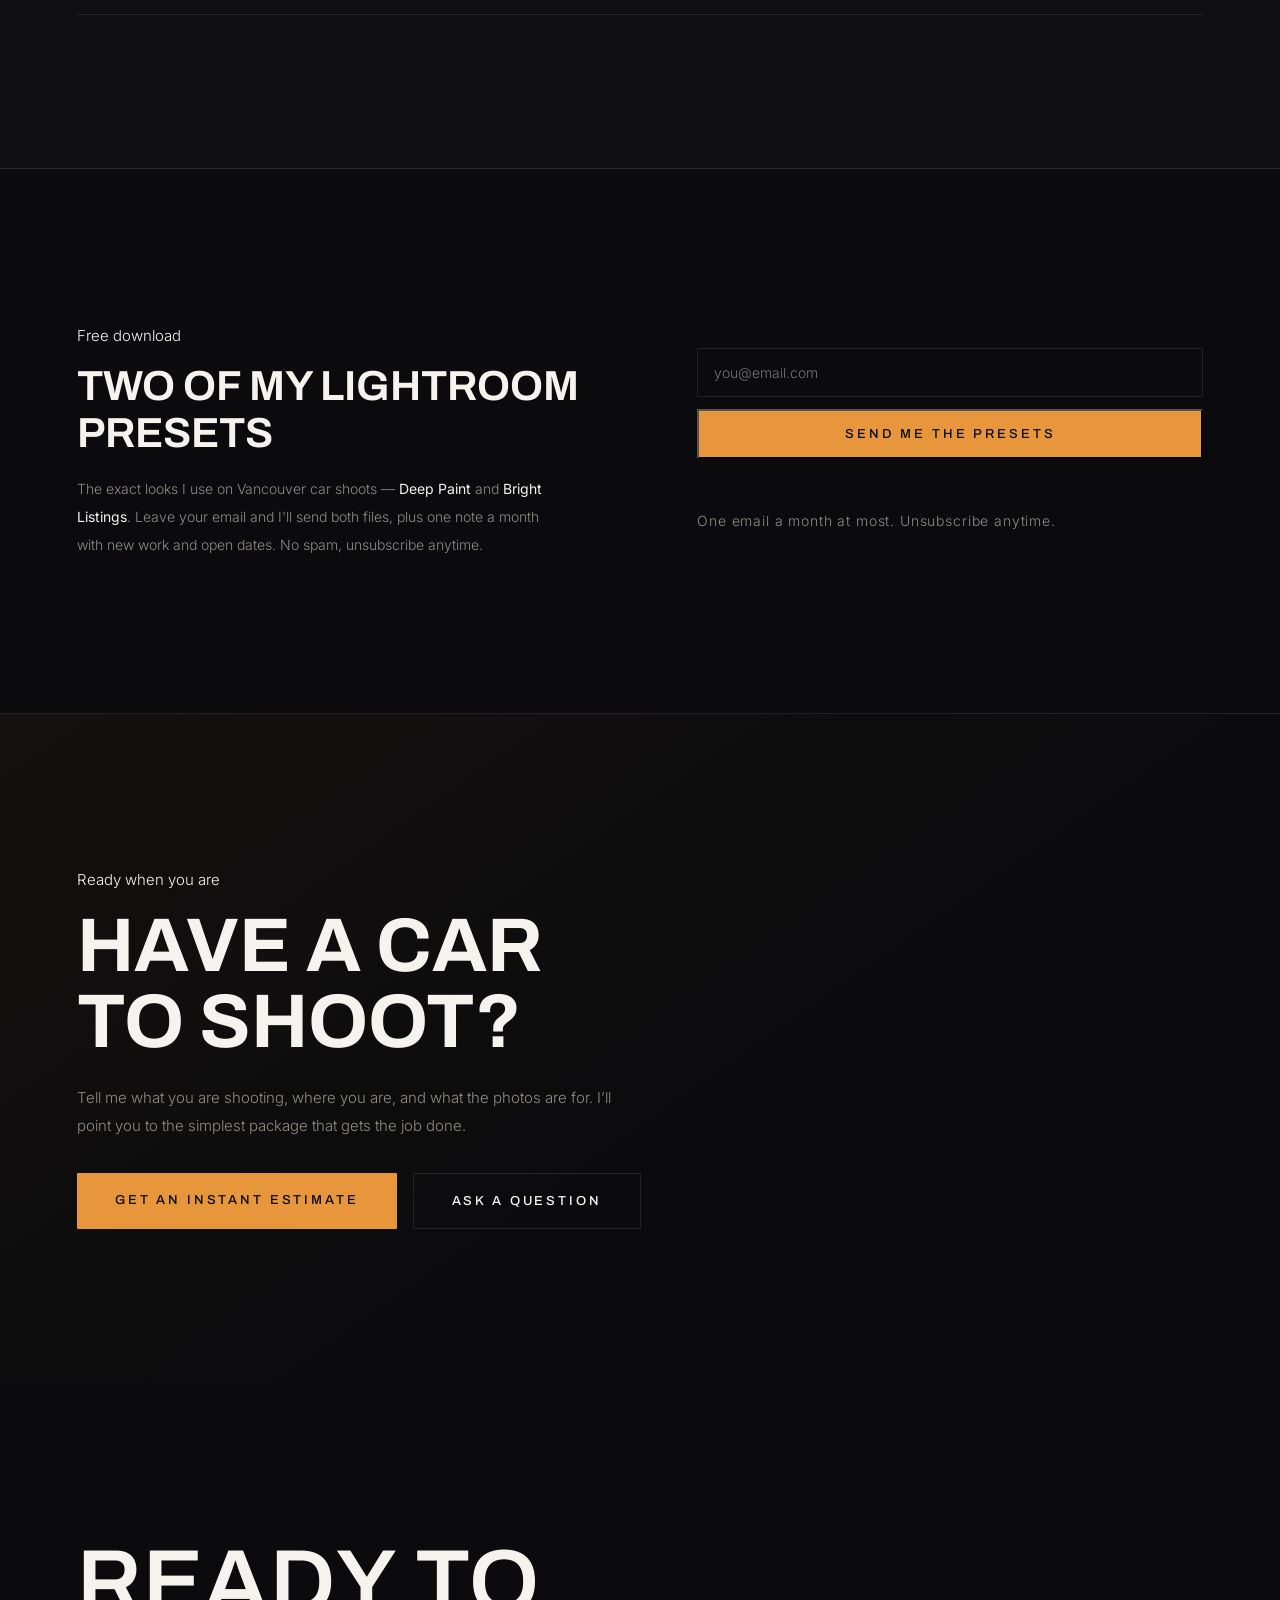
==== commit b6a77087: "Replace homepage with the reviewed v3 layout: add client-fit, testimonials, process, FAQ and presets" ====
--- a/index.html
+++ b/index.html
@@ -1,18 +1,20 @@
 <!DOCTYPE html>
-<html lang="en" data-i18n-root>
+
+<html data-i18n-root="" lang="en">
 <head>
-<meta charset="UTF-8">
-<meta name="viewport" content="width=device-width, initial-scale=1.0">
-<link rel="icon" type="image/svg+xml" href="/favicon.svg">
-<link rel="icon" type="image/png" sizes="32x32" href="/favicon.png">
-<link rel="apple-touch-icon" href="/apple-touch-icon.png">
-<link rel="alternate" hreflang="x-default" href="https://yuqi.works/">
-<link rel="alternate" hreflang="en" href="https://yuqi.works/">
-<link rel="alternate" hreflang="zh" href="https://yuqi.works/">
-<title>YUQI WORKS — Automotive Photography, Vancouver BC</title>
-<link rel="preconnect" href="https://fonts.googleapis.com">
-<link rel="preconnect" href="https://fonts.gstatic.com" crossorigin>
-<link href="https://fonts.googleapis.com/css2?family=Archivo:wght@100;200;300;400;500&family=Inter:wght@300;400;500&display=swap" rel="stylesheet">
+<meta charset="utf-8"/>
+<meta content="width=device-width, initial-scale=1.0" name="viewport"/>
+<link href="/favicon.svg" rel="icon" type="image/svg+xml"/>
+<link href="/favicon.png" rel="icon" sizes="32x32" type="image/png"/>
+<link href="/apple-touch-icon.png" rel="apple-touch-icon"/>
+<link href="https://yuqi.works/" hreflang="x-default" rel="alternate"/>
+<link href="https://yuqi.works/" hreflang="en" rel="alternate"/>
+<link href="https://yuqi.works/" hreflang="zh" rel="alternate"/>
+<title>Car Photography Vancouver | From $275, 3-Day Delivery — YUQI WORKS</title>
+<link href="https://fonts.googleapis.com" rel="preconnect"/>
+<link crossorigin="" href="https://fonts.gstatic.com" rel="preconnect"/>
+<link href="https://fonts.googleapis.com/css2?family=Archivo:wght@100;200;300;400;500&amp;family=Inter:wght@300;400;500&amp;display=swap" rel="stylesheet"/>
+<link as="image" fetchpriority="high" href="photos/web/01.jpg" rel="preload"/>
 <style>
 /* ============ DESIGN TOKENS ============ */
 :root{
@@ -230,6 +232,35 @@
 }
 .work-card .meta h3{font-family:var(--font-d);font-weight:500;font-size:13px;letter-spacing:.14em;text-transform:uppercase}
 .work-card .meta .year{font-size:12px;font-weight:300;letter-spacing:.22em;color:var(--ink-faint)}
+
+
+/* ============ CLIENT FIT / CONVERSION ============ */
+.nav .nav-quote{color:#0b0b0d;background:var(--accent);padding:9px 14px;border-radius:1px;font-weight:500}
+.nav .nav-quote:hover{color:#0b0b0d;background:#f0a64f}
+.client-fit{border-top:1px solid var(--line);border-bottom:1px solid var(--line);background:var(--bg-2)}
+.fit-grid{display:grid;grid-template-columns:repeat(3,1fr);gap:14px}
+.fit-card{display:flex;flex-direction:column;min-height:320px;padding:30px;border:1px solid var(--line);background:rgba(255,255,255,.015);transition:transform .25s,border-color .25s,background .25s}
+.fit-card:hover{transform:translateY(-4px);border-color:rgba(232,150,60,.55);background:rgba(232,150,60,.035)}
+.fit-card.featured{border-color:rgba(232,150,60,.4)}
+.fit-tag{font-size:11px;letter-spacing:.28em;color:var(--accent);font-weight:500;margin-bottom:28px}
+.fit-card h3{font-family:var(--font-d);font-size:clamp(22px,2.4vw,32px);text-transform:uppercase;line-height:1.12;margin-bottom:18px}
+.fit-card p{color:var(--ink-dim);font-size:13.5px;line-height:1.9;max-width:38ch}
+.fit-bottom{margin-top:auto;padding-top:28px;border-top:1px solid var(--line);display:flex;justify-content:space-between;gap:18px;align-items:end}
+.fit-bottom strong{font-family:var(--font-d);font-size:18px;font-weight:600}
+.fit-bottom span{font-size:12px;letter-spacing:.08em;color:var(--accent)}
+.proof-row{display:grid;grid-template-columns:repeat(4,1fr);margin-top:44px;border-top:1px solid var(--line);border-left:1px solid var(--line)}
+.proof-row>div{padding:25px 22px;border-right:1px solid var(--line);border-bottom:1px solid var(--line)}
+.proof-row b{display:block;font-family:var(--font-d);font-size:19px;text-transform:uppercase;margin-bottom:3px}
+.proof-row span{font-size:11px;letter-spacing:.14em;text-transform:uppercase;color:var(--ink-faint)}
+.close-cta{border-top:1px solid var(--line);text-align:left;background:linear-gradient(145deg,rgba(232,150,60,.04),transparent 58%)}
+.close-cta h2{font-family:var(--font-d);font-size:clamp(38px,6vw,76px);line-height:1;text-transform:uppercase;max-width:13ch;margin:14px 0 24px}
+.close-cta p{max-width:62ch;color:var(--ink-dim);font-size:15px;line-height:1.9;margin-bottom:32px}
+@media(max-width:900px){.fit-grid{grid-template-columns:1fr}.fit-card{min-height:0}.proof-row{grid-template-columns:repeat(2,1fr)}}
+@media(max-width:600px){.proof-row{grid-template-columns:1fr}.nav .nav-quote{background:transparent;color:var(--ink-dim);padding:0}}
+
+
+.hero-brandline{margin-top:16px;font-size:11px;letter-spacing:.2em;text-transform:uppercase;color:var(--ink-faint)}
+.portfolio-more{display:flex;justify-content:center;margin-top:38px}
 
 /* ============ ABOUT ============ */
 .about{background:var(--bg-2);border-top:1px solid var(--line);border-bottom:1px solid var(--line)}
@@ -430,554 +461,841 @@
 .float-nav.show .float-btn{opacity:1;pointer-events:auto;transform:translateY(0)}
 @media (max-width: 620px){.float-nav{right:14px;bottom:14px}.float-btn{width:42px;height:42px}}
 
+/* ============================================================
+   UPGRADE LAYER — added by the 2026-09 conversion review
+   ============================================================ */
+
+/* ---- hero photography ---- */
+.hero-slides{position:absolute;inset:0;z-index:0;overflow:hidden;background:#0a0b0e}
+.hero-slide{
+  position:absolute;inset:0;width:100%;height:100%;object-fit:cover;
+  opacity:0;transform:scale(1.05);
+  transition:opacity 1.5s ease, transform 9s linear;
+  filter:saturate(.9) contrast(1.04) brightness(.7);
+}
+.hero-slide.on{opacity:1;transform:scale(1)}
+.hero-scrim{
+  position:absolute;inset:0;z-index:0;pointer-events:none;
+  background:
+    linear-gradient(180deg, rgba(8,9,11,.78) 0%, rgba(8,9,11,.42) 34%, rgba(8,9,11,.9) 100%),
+    linear-gradient(90deg, rgba(8,9,11,.84) 0%, rgba(8,9,11,.3) 58%, rgba(8,9,11,.1) 100%);
+}
+.hero-watermark{opacity:.5}
+@media (prefers-reduced-motion: reduce){
+  .hero-slide{transition:opacity .4s;transform:none}
+  .hero-slide.on{transform:none}
+}
+
+/* ---- credential strip under the hero ---- */
+.trust-strip{
+  margin-top:clamp(30px,4.5vh,52px);padding-top:24px;border-top:1px solid var(--line);
+  display:flex;gap:14px 32px;flex-wrap:wrap;align-items:center;
+}
+.trust-strip .tl{
+  font-family:var(--font-d);font-size:11px;font-weight:400;letter-spacing:.3em;
+  text-transform:uppercase;color:var(--accent);
+}
+.trust-strip ul{list-style:none;display:flex;gap:10px 28px;flex-wrap:wrap}
+.trust-strip li{
+  font-family:var(--font-d);font-weight:300;font-size:12.5px;letter-spacing:.14em;
+  text-transform:uppercase;color:var(--ink-dim);white-space:nowrap;
+}
+
+/* ---- social proof ---- */
+.testi-sec{border-top:1px solid var(--line)}
+.testi-grid{display:grid;grid-template-columns:repeat(3,1fr);gap:clamp(16px,2.2vw,28px)}
+.testi{
+  border:1px solid var(--line);border-radius:var(--radius);
+  padding:clamp(24px,2.8vw,34px);background:rgba(245,243,238,.015);
+  display:flex;flex-direction:column;gap:20px;
+}
+.testi blockquote{
+  font-family:var(--font-d);font-weight:300;
+  font-size:clamp(15px,1.5vw,19px);line-height:1.6;color:var(--ink);
+}
+.testi blockquote::before{content:"\201C";color:var(--accent);margin-right:4px}
+.testi figcaption{
+  margin-top:auto;font-size:11.5px;letter-spacing:.16em;text-transform:uppercase;
+  color:var(--ink-faint);
+}
+.testi-nums{
+  display:grid;grid-template-columns:repeat(4,1fr);gap:clamp(16px,2vw,26px);
+  border-top:1px solid var(--line);margin-top:clamp(30px,4vw,50px);padding-top:26px;
+}
+.testi-nums b{display:block;font-family:var(--font-d);font-weight:700;font-size:clamp(20px,2.3vw,30px);letter-spacing:.02em}
+.testi-nums span{font-size:11px;letter-spacing:.22em;text-transform:uppercase;color:var(--ink-faint)}
+
+/* ---- process + risk badges ---- */
+.steps{list-style:none;display:grid;grid-template-columns:repeat(3,1fr);gap:clamp(18px,2.4vw,30px)}
+.steps li{border-top:1px solid var(--accent);padding-top:22px}
+.step-n{font-family:var(--font-d);font-weight:300;font-size:12px;letter-spacing:.34em;color:var(--accent)}
+.steps h3{font-family:var(--font-d);font-weight:600;font-size:16px;letter-spacing:.07em;text-transform:uppercase;margin:12px 0 10px}
+.steps p{font-size:13.5px;line-height:1.95;color:var(--ink-dim);max-width:40ch}
+.badges{list-style:none;display:flex;flex-wrap:wrap;gap:10px;margin-top:clamp(30px,4vw,46px)}
+.badges li{
+  font-size:12px;letter-spacing:.1em;color:var(--ink-dim);
+  border:1px solid var(--line);border-radius:999px;padding:9px 18px;
+}
+
+/* ---- FAQ (native <details>, no JS) ---- */
+.faq-sec{background:var(--bg-2);border-top:1px solid var(--line);border-bottom:1px solid var(--line)}
+.faq-list{border-top:1px solid var(--line)}
+.faq-list details{border-bottom:1px solid var(--line)}
+.faq-list summary{
+  cursor:pointer;position:relative;list-style:none;
+  padding:22px 44px 22px 0;
+  font-family:var(--font-d);font-weight:500;font-size:clamp(13.5px,1.4vw,16px);
+  letter-spacing:.07em;text-transform:uppercase;color:var(--ink);
+}
+.faq-list summary::-webkit-details-marker{display:none}
+.faq-list summary::after{
+  content:"+";position:absolute;right:8px;top:50%;transform:translateY(-50%);
+  color:var(--accent);font-weight:300;font-size:22px;line-height:1;
+}
+.faq-list details[open] summary::after{content:"\2013"}
+.faq-list p{padding:0 44px 24px 0;max-width:78ch;font-size:14px;line-height:2;color:var(--ink-dim)}
+
+/* ---- lead magnet + B2B ---- */
+.lead{display:grid;grid-template-columns:1.1fr 1fr;gap:clamp(26px,5vw,70px);align-items:center}
+.lead h2{
+  font-family:var(--font-d);font-weight:650;text-transform:uppercase;
+  font-size:clamp(26px,3.3vw,42px);line-height:1.12;margin:14px 0 18px;
+}
+.lead p{color:var(--ink-dim);font-size:14px;line-height:2;max-width:54ch}
+.lead p strong{color:var(--ink);font-weight:400}
+.lead-form{display:grid;gap:12px;align-content:start}
+.lead-form input[type=email]{
+  background:transparent;border:1px solid var(--line);border-radius:var(--radius);
+  color:var(--ink);font-family:var(--font-b);font-weight:300;font-size:14px;
+  padding:15px 16px;outline:none;width:100%;box-sizing:border-box;
+}
+.lead-form input[type=email]:focus{border-color:var(--accent)}
+.lead-note{font-size:11.5px;letter-spacing:.06em;color:var(--ink-faint)}
+.b2b{
+  margin-top:clamp(40px,6vw,70px);border:1px solid var(--line);border-radius:var(--radius);
+  padding:clamp(22px,3vw,34px);
+  display:flex;gap:26px;justify-content:space-between;align-items:center;flex-wrap:wrap;
+}
+.b2b h3{font-family:var(--font-d);font-weight:600;font-size:15px;letter-spacing:.1em;text-transform:uppercase;margin-bottom:10px}
+.b2b p{font-size:13.5px;line-height:1.9;color:var(--ink-dim);max-width:56ch}
+.b2b-actions{display:flex;gap:12px;flex-wrap:wrap}
+.b2b-actions a{
+  display:inline-block;padding:14px 26px;border:1px solid var(--line);border-radius:var(--radius);
+  font-family:var(--font-d);font-weight:500;font-size:12px;letter-spacing:.16em;
+  text-transform:uppercase;transition:all .22s;white-space:nowrap;
+}
+.b2b-actions a:hover{border-color:var(--accent);color:var(--accent)}
+.b2b-actions a.solid{background:var(--accent);border-color:var(--accent);color:#0b0b0d}
+
+/* ---- form helpers ---- */
+.hp{position:absolute!important;left:-9999px!important;width:1px!important;height:1px!important;opacity:0!important;pointer-events:none!important}
+.sr-only{position:absolute;width:1px;height:1px;padding:0;margin:-1px;overflow:hidden;clip:rect(0,0,0,0);white-space:nowrap;border:0}
+
+@media (max-width: 900px){
+  .testi-grid{grid-template-columns:1fr}
+  .testi-nums{grid-template-columns:1fr 1fr;gap:22px}
+  .steps{grid-template-columns:1fr}
+  .lead{grid-template-columns:1fr}
+}
+@media (max-width: 620px){
+  /* the section header was a two-column flex on phones: title squeezed to one word per line */
+  .sect-head{flex-direction:column;align-items:flex-start;gap:14px}
+  .sect-head p{max-width:none;font-size:13px}
+  .sect-head h2{font-size:clamp(26px,8.5vw,36px)}
+  /* hero: photo is now the background, so the box can be shorter and the outline text goes away */
+  .hero{min-height:88vh;padding:0 20px 60px}
+  .hero-watermark{display:none}
+  .hero h1{font-size:clamp(34px,10.5vw,48px);max-width:none}
+  .hero-slide{filter:saturate(.9) contrast(1.04) brightness(.58)}
+  .cta-row{flex-direction:column;align-items:stretch;gap:10px}
+  .cta-row .btn{width:100%;text-align:center}
+  .trust-strip li{white-space:normal}
+  /* the sticky estimate bar sits at the bottom of the viewport while the configurator
+     is on screen — lift the floating buttons so they do not cover its CTA */
+  .float-nav{right:14px;bottom:92px}
+  .b2b-actions{width:100%}
+  .b2b-actions a{flex:1 1 100%;text-align:center}
+  .lead-form .btn{width:100%}
+}
+
+
+/* ============ CONVERSION V2 ============ */
+.fit-card.featured{border-color:rgba(232,150,60,.65);box-shadow:0 0 0 1px rgba(232,150,60,.08) inset}
+.fit-card.featured::before{content:"MOST POPULAR";align-self:flex-start;margin:-12px 0 18px;padding:5px 9px;border-radius:999px;background:var(--accent);color:#0b0b0d;font-family:var(--font-d);font-size:9px;font-weight:700;letter-spacing:.14em}
+.daily-driver-note{margin:28px auto 0;max-width:760px;text-align:center;font-size:14px;line-height:1.8;color:var(--ink-dim)}
+.daily-driver-note strong{color:var(--ink)}
+.drone-service-grid{display:grid;grid-template-columns:minmax(0,.9fr) minmax(0,1.1fr);gap:clamp(30px,5vw,70px);align-items:start}
+.drone-lead{font-size:clamp(16px,1.7vw,20px);line-height:1.85;color:var(--ink-dim);margin:0 0 28px}
+.drone-use-grid{display:grid;grid-template-columns:1fr 1fr;gap:12px}
+.drone-use-grid>div{padding:18px;border:1px solid var(--line);border-radius:var(--radius)}
+.drone-use-grid strong{display:block;font-family:var(--font-d);font-size:12px;letter-spacing:.08em;text-transform:uppercase;margin-bottom:7px}
+.drone-use-grid span{display:block;font-size:12.5px;line-height:1.65;color:var(--ink-dim)}
+.drone-credentials{display:flex;gap:8px;flex-wrap:wrap;margin:22px 0}
+.drone-credentials span{border:1px solid var(--line);border-radius:999px;padding:8px 11px;font-size:10px;letter-spacing:.08em;text-transform:uppercase;color:var(--ink-dim)}
+.drone-actions{margin-top:22px}
+.equipment-note{margin-top:36px;padding:20px 0 0;border-top:1px solid var(--line);font-size:12.5px;line-height:1.8;color:var(--ink-dim)}
+.equipment-note strong{color:var(--ink);font-family:var(--font-d);font-size:11px;letter-spacing:.12em;text-transform:uppercase;margin-right:8px}
+.site-mobile-cta{display:none}
+@media(max-width:900px){.drone-service-grid{grid-template-columns:1fr}.drone-use-grid{grid-template-columns:1fr 1fr}}
+@media(max-width:620px){
+  body{padding-bottom:72px}
+  .drone-use-grid{grid-template-columns:1fr}
+  .site-mobile-cta{position:fixed;display:flex;left:10px;right:10px;bottom:10px;z-index:70;align-items:center;justify-content:space-between;gap:12px;padding:10px 10px 10px 14px;border:1px solid rgba(245,243,238,.16);border-radius:10px;background:rgba(11,11,13,.94);backdrop-filter:blur(16px);box-shadow:0 12px 35px rgba(0,0,0,.35);transition:opacity .2s,transform .2s}
+  .site-mobile-cta.hide{opacity:0;pointer-events:none;transform:translateY(12px)}
+  .site-mobile-cta div{display:flex;flex-direction:column;min-width:0}
+  .site-mobile-cta span{font-size:9px;letter-spacing:.14em;text-transform:uppercase;color:#9b978f}
+  .site-mobile-cta strong{font-family:var(--font-d);font-size:15px;color:#f5f3ee;white-space:nowrap}
+  .site-mobile-cta a{flex:none;padding:11px 14px;border-radius:6px;background:#e8963c;color:#0b0b0d;font-family:var(--font-d);font-size:10px;font-weight:700;letter-spacing:.1em;text-transform:uppercase}
+  .float-nav{bottom:94px}
+}
+
+/* ============ v3 ============ */
+.testi-grid.single{grid-template-columns:minmax(0,900px)}
+.testi-grid.single .testi{border-left:2px solid var(--accent)}
+.testi-grid.single .testi blockquote{font-size:clamp(18px,2.1vw,26px);line-height:1.55}
+/* tighten the hero so the stat row and credentials sit closer to the fold */
+.hero-sub{margin-bottom:28px}
+.hero-facts{margin-top:clamp(26px,4vh,52px)}
+/* headline 96 -> 80px on desktop only, so the whole credential strip clears the fold
+   of a 900px-tall laptop window; mobile keeps its own size from the 620px rules.
+   5.56vw == 80px at a 1440px window. Measured: strip bottom 961px -> ~890px (< 900). */
+@media (min-width: 621px){
+  .hero h1{font-size:clamp(38px,5.56vw,80px);margin-bottom:26px}
+}
+.trust-strip{margin-top:clamp(22px,3.4vh,42px);padding-top:18px}
+/* the nav CTA sits at the end of the row and no longer shouts over the hero button */
+.nav .nav-quote{padding:8px 13px;font-size:12px;letter-spacing:.14em}
+
 </style>
-<link rel="stylesheet" href="/quote/quote-embed.css">
-
+<link href="/quote/quote-embed.css" rel="stylesheet"/>
 <!-- ============ SEO ============ -->
-<meta name="description" content="YUQI WORKS (yuqiworks) — Vancouver automotive photographer and commercial drone pilot. Car, street, real estate and aerial photography. Available for events, launches and custom web design.">
-<meta name="keywords" content="yuqiworks, yuqi works, YUQI WORKS, vancouver photographer, automotive photography, car photography, real estate photography, drone pilot, vancouver web designer">
-<meta name="author" content="YUQI WANG">
-<meta name="robots" content="index, follow">
-<link rel="canonical" href="https://yuqi.works/">
+<meta content="Metro Vancouver automotive photography from $275 CAD, with clear pricing and 2–3 business day delivery. Real estate and professional aerial imaging also available." name="description"/>
+<meta content="YUQI WANG" name="author"/>
+<meta content="index, follow" name="robots"/>
+<link href="https://yuqi.works/" rel="canonical"/>
 <!-- Open Graph -->
-<meta property="og:type" content="website">
-<meta property="og:title" content="YUQI WORKS — Vancouver Automotive Photographer">
-<meta property="og:description" content="Car, street, real estate & aerial photography. Commercial drone pilot. Vancouver BC.">
-<meta property="og:url" content="https://yuqi.works/">
-<meta property="og:image" content="https://yuqi.works/og-image.jpg">
-<meta property="og:image:width" content="1200">
-<meta property="og:image:height" content="630">
-<meta property="og:site_name" content="YUQI WORKS">
+<meta content="website" property="og:type"/>
+<meta content="YUQI WORKS — Vancouver Automotive Photographer" property="og:title"/>
+<meta content="Professional automotive photography in Metro Vancouver from $275 CAD, plus real estate and commercial aerial imaging." property="og:description"/>
+<meta content="https://yuqi.works/" property="og:url"/>
+<meta content="https://yuqi.works/og-image.jpg" property="og:image"/>
+<meta content="1200" property="og:image:width"/>
+<meta content="630" property="og:image:height"/>
+<meta content="YUQI WORKS" property="og:site_name"/>
 <!-- Twitter -->
-<meta name="twitter:card" content="summary_large_image">
-<meta name="twitter:title" content="YUQI WORKS — Vancouver Automotive Photographer">
-<meta name="twitter:description" content="Car, street, real estate & aerial photography. Commercial drone pilot. Vancouver BC.">
-<meta name="twitter:image" content="https://yuqi.works/og-image.jpg">
+<meta content="summary_large_image" name="twitter:card"/>
+<meta content="YUQI WORKS — Vancouver Automotive Photographer" name="twitter:title"/>
+<meta content="Professional automotive photography in Metro Vancouver from $275 CAD, plus real estate and commercial aerial imaging." name="twitter:description"/>
+<meta content="https://yuqi.works/og-image.jpg" name="twitter:image"/>
 <!-- JSON-LD Person / LocalBusiness -->
 <script type="application/ld+json">
 {
   "@context": "https://schema.org",
-  "@type": "Person",
-  "name": "YUQI WANG",
-  "alternateName": "yuqiworks, YUQI WORKS",
-  "jobTitle": "Automotive Photographer & Commercial Drone Pilot",
+  "@type": "ProfessionalService",
+  "@id": "https://yuqi.works/#business",
+  "name": "YUQI WORKS",
+  "alternateName": "yuqiworks, YUQI WANG",
+  "description": "Vancouver automotive, real estate and aerial photography by a licensed commercial drone pilot.",
   "url": "https://yuqi.works/",
+  "image": "https://yuqi.works/og-image.jpg",
+  "logo": "https://yuqi.works/og-image.jpg",
   "email": "mailto:yuqiworks@gmail.com",
+  "priceRange": "$185–$1,200 CAD",
+  "currenciesAccepted": "CAD",
+  "paymentAccepted": "E-transfer, credit card, invoice",
+  "founder": {"@type": "Person", "name": "YUQI WANG", "jobTitle": "Automotive Photographer & Commercial Drone Pilot"},
+  "address": {"@type": "PostalAddress", "addressLocality": "Vancouver", "addressRegion": "BC", "addressCountry": "CA"},
+  "geo": {"@type": "GeoCoordinates", "latitude": 49.2827, "longitude": -123.1207},
+  "areaServed": [
+    {"@type": "City", "name": "Vancouver"},
+    {"@type": "City", "name": "Richmond"},
+    {"@type": "City", "name": "Burnaby"},
+    {"@type": "City", "name": "Surrey"},
+    {"@type": "City", "name": "Coquitlam"},
+    {"@type": "City", "name": "North Vancouver"},
+    {"@type": "Place", "name": "Sea-to-Sky corridor"}
+  ],
   "sameAs": ["https://www.instagram.com/yuqiwang_w/"],
-  "address": {"@type": "PostalAddress", "addressLocality": "Vancouver", "addressRegion": "BC", "addressCountry": "CA"},
-  "knowsAbout": ["Automotive photography", "Real estate photography", "Aerial photography", "Drone piloting", "Web design"]
+  "hasOfferCatalog": {
+    "@type": "OfferCatalog",
+    "name": "Photography packages",
+    "itemListElement": [
+      {"@type": "Offer", "name": "The Listing — automotive sale/listing", "price": "275", "priceCurrency": "CAD"},
+      {"@type": "Offer", "name": "The Portraits — owner/collector", "price": "425", "priceCurrency": "CAD"},
+      {"@type": "Offer", "name": "The Campaign — brand/business", "price": "650", "priceCurrency": "CAD"},
+      {"@type": "Offer", "name": "The Property — real estate listing", "price": "185", "priceCurrency": "CAD"}
+    ]
+  },
+  "makesOffer": {
+    "@type": "Offer",
+    "itemOffered": {"@type": "Service", "serviceType": "Automotive photography, real estate photography, aerial photography"}
+  }
 }
 </script>
-
+<script type="application/ld+json">
+{
+  "@context": "https://schema.org",
+  "@type": "FAQPage",
+  "mainEntity": [
+    {"@type": "Question", "name": "How fast can you shoot?", "acceptedAnswer": {"@type": "Answer", "text": "Usually within 3–5 days, and same-week for listings when the calendar allows."}},
+    {"@type": "Question", "name": "What if it rains?", "acceptedAnswer": {"@type": "Answer", "text": "We reschedule at no cost. In Vancouver, I plan for it."}},
+    {"@type": "Question", "name": "Does the car need to be clean?", "acceptedAnswer": {"@type": "Answer", "text": "Yes — a wash is the one thing that changes everything. I send a short prep list before the shoot."}},
+    {"@type": "Question", "name": "Where can I use the photos?", "acceptedAnswer": {"@type": "Answer", "text": "Personal and own-channel use is included in every package. Paid advertising and third-party use are quoted separately."}},
+    {"@type": "Question", "name": "Do you travel outside Vancouver?", "acceptedAnswer": {"@type": "Answer", "text": "Yes — Richmond, Burnaby, Surrey, Coquitlam, the North Shore and the Sea-to-Sky. Longer trips are confirmed in the quote."}},
+    {"@type": "Question", "name": "Can you shoot a whole batch of inventory?", "acceptedAnswer": {"@type": "Answer", "text": "Yes. Dealership batch rates start at 5 cars per visit."}}
+  ]
+}
+</script>
 </head>
 <body>
-
 <!-- ============ TOP BAR ============ -->
 <header class="topbar">
-  <a class="brand" href="#top">YUQI<em>·</em>WORKS</a>
-  <nav class="nav">
-    <a href="#work" data-i18n="navWork">Work</a>
-    <a href="#re" data-i18n="navRe">Real Estate</a>
-    <a href="#drone" data-i18n="navDrone">Drone</a>
-    <a href="#gear" data-i18n="navGear">Gear</a>
-    <a href="#about" data-i18n="navAbout">About</a>
-    <a href="#quote-auto" data-i18n="navQuote">Pricing</a>
-    <a href="#contact" data-i18n="navContact">Contact</a>
-    <div class="lang" role="group" aria-label="Language">
-      <button data-lang="en" aria-pressed="true">EN</button>
-      <button data-lang="zh" aria-pressed="false">中</button>
-    </div>
-  </nav>
-  <button class="nav-toggle" aria-label="Menu" aria-expanded="false">
-    <span></span><span></span><span></span>
-  </button>
+<a class="brand" href="#top">YUQI<em>·</em>WORKS</a>
+<nav class="nav">
+<a data-i18n="navWork" href="#work">Work</a>
+<a data-i18n="navRe" href="#re">Real Estate</a>
+<a data-i18n="navDrone" href="#drone">Drone</a>
+<a class="nav-quote" data-i18n="navQuote" href="#quote-auto">Get a Quote</a>
+<a data-i18n="navAbout" href="#about">About</a>
+<a data-i18n="navContact" href="#contact">Contact</a>
+<div aria-label="Language" class="lang" role="group">
+<button aria-pressed="true" data-lang="en">EN</button>
+<button aria-pressed="false" data-lang="zh">中</button>
+</div>
+</nav>
+<button aria-expanded="false" aria-label="Menu" class="nav-toggle">
+<span></span><span></span><span></span>
+</button>
 </header>
-
 <!-- ============ HERO ============ -->
 <section class="hero" id="top">
-  <div class="hero-bg"></div>
-  <div class="hero-watermark">PHOTOGRAPHY</div>
-  <div class="hero-inner">
-    <p class="kicker" data-i18n="heroKicker">Automotive Photography · Vancouver BC</p>
-    <h1 data-i18n="heroTitle">Photography,<br><span>built for speed</span></h1>
-    <p class="hero-sub" data-i18n="heroSub">
-      Ten years behind the lens. Two Camaros in the garage.
-      Commercial drone pilot and <strong>Diamond Rally</strong> staff photographer —
-      chasing light, motion and metal across the Pacific Northwest.
-    </p>
-    <div class="cta-row">
-      <a class="btn btn-solid" href="#work" data-i18n="ctaWork">View Work</a>
-      <a class="btn btn-ghost" href="#quote-auto" data-i18n="ctaQuote">Build a Quote</a>
-    </div>
-    <div class="hero-facts">
-      <div class="fact"><b data-i18n="f1v">10+</b><span data-i18n="f1k">Years Shooting</span></div>
-      <div class="fact"><b data-i18n="f2v">2</b><span data-i18n="f2k">Camaros</span></div>
-      <div class="fact"><b data-i18n="f3v">Diamond Rally</b><span data-i18n="f3k">Staff Photographer</span></div>
-      <div class="fact"><b data-i18n="f4v">Drone</b><span data-i18n="f4k">Commercial Pilot</span></div>
-    </div>
-  </div>
+<div class="hero-bg"></div>
+<div aria-hidden="true" class="hero-slides">
+<img alt="" class="hero-slide on" decoding="async" fetchpriority="high" src="photos/web/01.jpg"/>
+<img alt="" class="hero-slide" decoding="async" loading="lazy" src="photos/web/13.jpg"/>
+<img alt="" class="hero-slide" decoding="async" loading="lazy" src="photos/web/03.jpg"/>
+</div>
+<div class="hero-scrim"></div>
+<div class="hero-watermark">PHOTOGRAPHY</div>
+<div class="hero-inner">
+<p class="kicker" data-i18n="heroKicker">Automotive Photography · Vancouver BC</p>
+<h1 data-i18n="heroTitle">Make your car<br/><span>impossible to ignore.</span></h1>
+<p class="hero-sub" data-i18n="heroSub">Professional automotive photography for <strong>private sellers, enthusiasts, collectors and automotive businesses</strong> across Metro Vancouver. Packages from <strong>$275 CAD</strong>, with most shoots delivered in <strong>2–3 business days</strong>.</p>
+<div class="cta-row">
+<a class="btn btn-solid" data-i18n="ctaQuote" href="#quote-auto">Get an Instant Estimate</a>
+<a class="btn btn-ghost" data-i18n="ctaWork" href="#work">See the Work</a>
+</div>
+<div class="hero-facts">
+<div class="fact"><b data-i18n="f1v">2–3 days</b><span data-i18n="f1k">Typical Delivery</span></div>
+<div class="fact"><b data-i18n="f2v">Metro</b><span data-i18n="f2k">Vancouver Service</span></div>
+<div class="fact"><b data-i18n="f3v">$275 CAD</b><span data-i18n="f3k">Starting Price</span></div>
+<div class="fact"><b data-i18n="f4v">10+</b><span data-i18n="f4k">Years Shooting</span></div>
+</div>
+<div class="trust-strip">
+<span class="tl" data-i18n="trustLabel">Experience includes</span>
+<ul>
+<li>Diamond Rally · Staff Photographer</li>
+<li>Vancouver International Auto Show · Coverage</li>
+<li>Luxury Supercar Weekend · Coverage</li>
+<li>OpenRoad VW Burnaby · Dealership</li>
+<li>Private Owners &amp; Collectors</li>
+</ul>
+</div>
+</div>
 </section>
-
 <!-- ============ GALLERY ============ -->
 <section id="work">
-  <div class="sect-head">
-    <div>
-      <span class="no" data-i18n="workNo">01 — Selected Work</span>
-      <h2 data-i18n="workTitle">Featured Shots</h2>
-    </div>
-    <p data-i18n="workDesc">A handful of frames from the archive. Full sets on Instagram — new work drops there first.</p>
-  </div>
-<div class="filters" role="group" aria-label="Filter">
-  <button class="filter-btn on" data-f="all" data-i18n="fAll">All</button>
-  <button class="filter-btn" data-f="car" data-i18n="fCar">Cars</button>
-  <button class="filter-btn" data-f="street" data-i18n="fStreet">Street</button>
-  <button class="filter-btn" data-f="event" data-i18n="fEvent">Events</button>
-</div>
-  <!--
+<div class="sect-head">
+<div>
+<span class="no" data-i18n="workNo">01 — Selected Work</span>
+<h2 data-i18n="workTitle">Featured Shots</h2>
+</div>
+<p data-i18n="workDesc">Selected frames from the last three years. Looking for something specific — your model, your colour, a night shot? Ask and I'll send the set.</p>
+</div>
+<div aria-label="Filter" class="filters" role="group">
+<button class="filter-btn on" data-f="all" data-i18n="fAll">All</button>
+<button class="filter-btn" data-f="car" data-i18n="fCar">Cars</button>
+<button class="filter-btn" data-f="street" data-i18n="fStreet">Street</button>
+<button class="filter-btn" data-f="event" data-i18n="fEvent">Events</button>
+</div>
+<!--
     HOW TO REPLACE PLACEHOLDERS (如何替换图片):
     1. Put your photo in the photos/ folder next to this file.
     2. Replace the <div class="thumb scene-xxx">...</div> block with:
        <img class="thumb" src="photos/your-photo.jpg" alt="description">
        (keep the class "thumb" so the layout keeps working)
   -->
-  <div class="work-grid">
+<div class="work-grid">
 <figure class="work-card lg" data-cat="car">
-<div class="thumb"><img src="photos/web/01.jpg" alt="Chevrolet Camaro ZL1" loading="lazy"></div>
+<div class="thumb"><img alt="Chevrolet Camaro ZL1" loading="lazy" src="photos/web/01.jpg"/></div>
 <figcaption class="meta"><h3 data-i18n="p01t">Chevrolet Camaro ZL1</h3><span class="year" data-i18n="p01y"></span></figcaption>
 </figure>
-<figure class="work-card lg" data-cat="car">
-<div class="thumb"><img src="photos/web/03.jpg" alt="Ford Mustang GT500" loading="lazy"></div>
-<figcaption class="meta"><h3 data-i18n="p03t">Ford Mustang GT500</h3><span class="year" data-i18n="p03y"></span></figcaption>
-</figure>
-<figure class="work-card" data-cat="car">
-<div class="thumb"><img src="photos/web/04.jpg" alt="Nissan GT-R" loading="lazy"></div>
-<figcaption class="meta"><h3 data-i18n="p04t">Nissan GT-R</h3><span class="year" data-i18n="p04y"></span></figcaption>
-</figure>
+
+
 <figure class="work-card tall" data-cat="car">
-<div class="thumb"><img src="photos/web/05.jpg" alt="Ferrari 488 Pista" loading="lazy"></div>
+<div class="thumb"><img alt="Ferrari 488 Pista" loading="lazy" src="photos/web/05.jpg"/></div>
 <figcaption class="meta"><h3 data-i18n="p05t">Ferrari 488 Pista</h3><span class="year" data-i18n="p05y"></span></figcaption>
 </figure>
+
+
 <figure class="work-card lg" data-cat="car">
-<div class="thumb"><img src="photos/web/06.jpg" alt="Chevrolet Camaro RS" loading="lazy"></div>
-<figcaption class="meta"><h3 data-i18n="p06t">Chevrolet Camaro RS</h3><span class="year" data-i18n="p06y"></span></figcaption>
-</figure>
-<figure class="work-card" data-cat="car">
-<div class="thumb"><img src="photos/web/13.jpg" alt="Lamborghini Aventador SV" loading="lazy"></div>
-<figcaption class="meta"><h3 data-i18n="p13t">Lamborghini Aventador SV</h3><span class="year" data-i18n="p13y"></span></figcaption>
-</figure>
-<figure class="work-card lg" data-cat="car">
-<div class="thumb"><img src="photos/web/14.jpg" alt="Koenigsegg Jesko · Canada Debut" loading="lazy"></div>
+<div class="thumb"><img alt="Koenigsegg Jesko · Canada Debut" loading="lazy" src="photos/web/14.jpg"/></div>
 <figcaption class="meta"><h3 data-i18n="p14t">Koenigsegg Jesko · Canada Debut</h3><span class="year" data-i18n="p14y"></span></figcaption>
 </figure>
+
+
+
+
+<figure class="work-card" data-cat="car">
+<div class="thumb"><img alt="VW Golf R · Dealership" loading="lazy" src="photos/web/30.jpg"/></div>
+<figcaption class="meta"><h3 data-i18n="p30t">OpenRoad VW Burnaby · Showroom</h3><span class="year" data-i18n="p30y"></span></figcaption>
+</figure>
+
+
 <figure class="work-card lg" data-cat="car">
-<div class="thumb"><img src="photos/web/15.jpg" alt="Koenigsegg Jesko · Canada Debut" loading="lazy"></div>
-<figcaption class="meta"><h3 data-i18n="p15t">Koenigsegg Jesko · Canada Debut</h3><span class="year" data-i18n="p15y"></span></figcaption>
-</figure>
-<figure class="work-card lg" data-cat="car">
-<div class="thumb"><img src="photos/web/20.jpg" alt="Lamborghini Aventador SVJ" loading="lazy"></div>
-<figcaption class="meta"><h3 data-i18n="p20t">Lamborghini Aventador SVJ</h3><span class="year" data-i18n="p20y"></span></figcaption>
-</figure>
-<figure class="work-card" data-cat="car">
-<div class="thumb"><img src="photos/web/23.jpg" alt="Lamborghini Aventador SVJ" loading="lazy"></div>
-<figcaption class="meta"><h3 data-i18n="p23t">Lamborghini Aventador SVJ</h3><span class="year" data-i18n="p23y"></span></figcaption>
-</figure>
-<figure class="work-card" data-cat="car">
-<div class="thumb"><img src="photos/web/24.jpg" alt="McLaren 600LT" loading="lazy"></div>
-<figcaption class="meta"><h3 data-i18n="p24t">McLaren 600LT</h3><span class="year" data-i18n="p24y"></span></figcaption>
-</figure>
-<figure class="work-card" data-cat="car">
-<div class="thumb"><img src="photos/web/30.jpg" alt="VW Golf R · Dealership" loading="lazy"></div>
-<figcaption class="meta"><h3 data-i18n="p30t">VW Golf R · Dealership</h3><span class="year" data-i18n="p30y"></span></figcaption>
-</figure>
-<figure class="work-card" data-cat="car">
-<div class="thumb"><img src="photos/web/32.jpg" alt="VW Golf R" loading="lazy"></div>
-<figcaption class="meta"><h3 data-i18n="p32t">VW Golf R</h3><span class="year" data-i18n="p32y"></span></figcaption>
-</figure>
-<figure class="work-card" data-cat="car">
-<div class="thumb"><img src="photos/web/33.jpg" alt="VW Golf R" loading="lazy"></div>
-<figcaption class="meta"><h3 data-i18n="p33t">VW Golf R</h3><span class="year" data-i18n="p33y"></span></figcaption>
-</figure>
-<figure class="work-card lg" data-cat="car">
-<div class="thumb"><img src="photos/web/51.jpg" alt="Lamborghini Aventador SV" loading="lazy"></div>
+<div class="thumb"><img alt="Lamborghini Aventador SV" loading="lazy" src="photos/web/51.jpg"/></div>
 <figcaption class="meta"><h3 data-i18n="p51t">Lamborghini Aventador SV</h3><span class="year" data-i18n="p51y"></span></figcaption>
 </figure>
-<figure class="work-card" data-cat="car">
-<div class="thumb"><img src="photos/web/52.jpg" alt="Lamborghini Aventador SV" loading="lazy"></div>
-<figcaption class="meta"><h3 data-i18n="p52t">Lamborghini Aventador SV</h3><span class="year" data-i18n="p52y"></span></figcaption>
-</figure>
+
+
 <figure class="work-card lg" data-cat="event">
-<div class="thumb"><img src="photos/web/57.jpg" alt="Lamborghini Huracán Tecnica" loading="lazy"></div>
-<figcaption class="meta"><h3 data-i18n="p57t">Lamborghini Huracán Tecnica</h3><span class="year" data-i18n="p57y"></span></figcaption>
-</figure>
-<figure class="work-card lg" data-cat="event">
-<div class="thumb"><img src="photos/web/58.jpg" alt="Porsche 911 GT3 RS" loading="lazy"></div>
+<div class="thumb"><img alt="Porsche 911 GT3 RS" loading="lazy" src="photos/web/58.jpg"/></div>
 <figcaption class="meta"><h3 data-i18n="p58t">Porsche 911 GT3 RS</h3><span class="year" data-i18n="p58y"></span></figcaption>
 </figure>
 <figure class="work-card lg" data-cat="event">
-<div class="thumb"><img src="photos/web/59.jpg" alt="Vancouver Autoshow 2026" loading="lazy"></div>
+<div class="thumb"><img alt="Vancouver Autoshow 2026" loading="lazy" src="photos/web/59.jpg"/></div>
 <figcaption class="meta"><h3 data-i18n="p59t">Vancouver Autoshow 2026</h3><span class="year" data-i18n="p59y"></span></figcaption>
 </figure>
-<figure class="work-card lg" data-cat="event">
-<div class="thumb"><img src="photos/web/60.jpg" alt="Vancouver Autoshow 2026" loading="lazy"></div>
-<figcaption class="meta"><h3 data-i18n="p60t">Vancouver Autoshow 2026</h3><span class="year" data-i18n="p60y"></span></figcaption>
-</figure>
-<figure class="work-card lg" data-cat="event">
-<div class="thumb"><img src="photos/web/61.jpg" alt="Vancouver Autoshow 2026" loading="lazy"></div>
-<figcaption class="meta"><h3 data-i18n="p61t">Vancouver Autoshow 2026</h3><span class="year" data-i18n="p61y"></span></figcaption>
-</figure>
-<figure class="work-card" data-cat="event">
-<div class="thumb"><img src="photos/web/66.jpg" alt="Luxury Supercar Weekend 2018" loading="lazy"></div>
-<figcaption class="meta"><h3 data-i18n="p66t">Luxury Supercar Weekend 2018</h3><span class="year" data-i18n="p66y"></span></figcaption>
-</figure>
-<figure class="work-card" data-cat="event">
-<div class="thumb"><img src="photos/web/67.jpg" alt="Luxury Supercar Weekend 2018" loading="lazy"></div>
-<figcaption class="meta"><h3 data-i18n="p67t">Luxury Supercar Weekend 2018</h3><span class="year" data-i18n="p67y"></span></figcaption>
-</figure>
+
+
+
+
 <figure class="work-card lg" data-cat="car">
-<div class="thumb"><img src="photos/web/68.jpg" alt="Audi R8" loading="lazy"></div>
+<div class="thumb"><img alt="Audi R8" loading="lazy" src="photos/web/68.jpg"/></div>
 <figcaption class="meta"><h3 data-i18n="p68t">Audi R8</h3><span class="year" data-i18n="p68y"></span></figcaption>
 </figure>
-<figure class="work-card lg" data-cat="car">
-<div class="thumb"><img src="photos/web/69.jpg" alt="Audi R8" loading="lazy"></div>
-<figcaption class="meta"><h3 data-i18n="p69t">Audi R8</h3><span class="year" data-i18n="p69y"></span></figcaption>
-</figure>
+
 <figure class="work-card lg" data-cat="street">
-<div class="thumb"><img src="photos/web/70.jpg" alt="Raincity Vancouver" loading="lazy"></div>
+<div class="thumb"><img alt="Raincity Vancouver" loading="lazy" src="photos/web/70.jpg"/></div>
 <figcaption class="meta"><h3 data-i18n="p70t">Raincity Vancouver</h3><span class="year" data-i18n="p70y"></span></figcaption>
 </figure>
-<figure class="work-card" data-cat="street">
-<div class="thumb"><img src="photos/web/71.jpg" alt="Raincity Vancouver" loading="lazy"></div>
-<figcaption class="meta"><h3 data-i18n="p71t">Raincity Vancouver</h3><span class="year" data-i18n="p71y"></span></figcaption>
-</figure>
-<figure class="work-card" data-cat="street">
-<div class="thumb"><img src="photos/web/72.jpg" alt="Raincity Vancouver" loading="lazy"></div>
-<figcaption class="meta"><h3 data-i18n="p72t">Raincity Vancouver</h3><span class="year" data-i18n="p72y"></span></figcaption>
-</figure>
+
+
 <figure class="work-card lg" data-cat="street">
-<div class="thumb"><img src="photos/web/73.jpg" alt="Night Vancouver" loading="lazy"></div>
+<div class="thumb"><img alt="Night Vancouver" loading="lazy" src="photos/web/73.jpg"/></div>
 <figcaption class="meta"><h3 data-i18n="p73t">Night Vancouver</h3><span class="year" data-i18n="p73y"></span></figcaption>
 </figure>
-<figure class="work-card lg" data-cat="street">
-<div class="thumb"><img src="photos/web/74.jpg" alt="Raincity Vancouver" loading="lazy"></div>
-<figcaption class="meta"><h3 data-i18n="p74t">Raincity Vancouver</h3><span class="year" data-i18n="p74y"></span></figcaption>
-</figure>
+
 <figure class="work-card" data-cat="street">
-<div class="thumb"><img src="photos/web/75.jpg" alt="Lifestyle" loading="lazy"></div>
+<div class="thumb"><img alt="Lifestyle" loading="lazy" src="photos/web/75.jpg"/></div>
 <figcaption class="meta"><h3 data-i18n="p75t">Lifestyle</h3><span class="year" data-i18n="p75y"></span></figcaption>
 </figure>
+
 <figure class="work-card" data-cat="street">
-<div class="thumb"><img src="photos/web/76.jpg" alt="Night Vancouver" loading="lazy"></div>
-<figcaption class="meta"><h3 data-i18n="p76t">Night Vancouver</h3><span class="year" data-i18n="p76y"></span></figcaption>
-</figure>
-<figure class="work-card" data-cat="street">
-<div class="thumb"><img src="photos/web/77.jpg" alt="Coquitlam City" loading="lazy"></div>
+<div class="thumb"><img alt="Coquitlam City" loading="lazy" src="photos/web/77.jpg"/></div>
 <figcaption class="meta"><h3 data-i18n="p77t">Coquitlam City</h3><span class="year" data-i18n="p77y"></span></figcaption>
 </figure>
-<figure class="work-card" data-cat="street">
-<div class="thumb"><img src="photos/web/78.jpg" alt="Coquitlam City" loading="lazy"></div>
-<figcaption class="meta"><h3 data-i18n="p78t">Coquitlam City</h3><span class="year" data-i18n="p78y"></span></figcaption>
+
+</div><div class="portfolio-more"><a class="btn btn-ghost" data-i18n="portfolioMore" href="https://www.instagram.com/yuqiwang_w/" rel="noopener" target="_blank">View More Work on Instagram</a></div>
+</section>
+<!-- ============ CLIENT FIT / CONVERSION ============ -->
+<section class="client-fit" id="client-fit">
+<div class="sect-head">
+<div>
+<span class="no" data-i18n="fitNo">What I shoot</span>
+<h2 data-i18n="fitTitle">Three kinds of work.</h2>
+</div>
+<p data-i18n="fitDesc">Automotive, real estate and aerial — each has its own page with recent work, pricing and answers.</p>
+</div>
+<div class="fit-grid">
+<a class="fit-card" href="#quote-auto">
+<span class="fit-tag" data-i18n="fit1tag">AUTOMOTIVE</span>
+<h3 data-i18n="fit1title">Car Photography</h3>
+<p data-i18n="fit1body">Listing photos, owner and collector portraits, and dealership inventory across Metro Vancouver.</p>
+<div class="fit-bottom"><strong data-i18n="fit1price">From $275</strong><span data-i18n="fit1cta">Build estimate →</span></div>
+</a>
+<a class="fit-card" href="#quote-re">
+<span class="fit-tag" data-i18n="fit2tag">REAL ESTATE</span>
+<h3 data-i18n="fit2title">Real Estate Photography</h3>
+<p data-i18n="fit2body">Interior and exterior listing photography for realtors, developers and private sellers.</p>
+<div class="fit-bottom"><strong data-i18n="fit2price">From $185</strong><span data-i18n="fit2cta">Build estimate →</span></div>
+</a>
+<a class="fit-card" href="#drone">
+<span class="fit-tag" data-i18n="fit3tag">AERIAL</span>
+<h3 data-i18n="fit3title">Drone &amp; Aerial</h3>
+<p data-i18n="fit3body">Property, construction, automotive and brand aerials — shot by a Transport Canada Advanced certified pilot.</p>
+<div class="fit-bottom"><strong data-i18n="fit3price">Request a quote</strong><span data-i18n="fitCta">See the work →</span></div>
+</a>
+</div>
+<div class="proof-row">
+<div><b>2–3 days</b><span>Typical delivery</span></div>
+<div><b>$275 CAD</b><span>Starting price</span></div>
+<div><b>10+ years</b><span>Behind the camera</span></div>
+<div><b>Metro Vancouver</b><span>On-location service</span></div>
+</div>
+<p class="daily-driver-note" data-i18n="dailyDriver"><strong>From daily drivers to collector cars.</strong> If the car matters to you, it is worth photographing properly.</p>
+</section>
+<!-- ============ DRONE ============ -->
+<!-- ============ AUTOMOTIVE RATES ============ -->
+<!-- ============ SOCIAL PROOF ============ -->
+<section class="testi-sec" id="testimonials">
+<div class="sect-head">
+<div>
+<span class="no" data-i18n="testiNo">Selected clients</span>
+<h2 data-i18n="testiTitle">What clients say</h2>
+</div>
+<p data-i18n="testiDesc">Ten years shooting in Vancouver — private owners, dealerships and realtors.</p>
+</div>
+<div class="testi-grid single">
+<figure class="testi">
+<blockquote>Fast turnaround and the photos came out way better than anything I could take myself.</blockquote>
+<figcaption>BMW M4 Owner · Vancouver</figcaption>
 </figure>
-<figure class="work-card tall" data-cat="street">
-<div class="thumb"><img src="photos/web/79.jpg" alt="Life Chengdu" loading="lazy"></div>
-<figcaption class="meta"><h3 data-i18n="p79t">Life Chengdu</h3><span class="year" data-i18n="p79y"></span></figcaption>
-</figure>
-<figure class="work-card tall" data-cat="street">
-<div class="thumb"><img src="photos/web/80.jpg" alt="Life Chengdu" loading="lazy"></div>
-<figcaption class="meta"><h3 data-i18n="p80t">Life Chengdu</h3><span class="year" data-i18n="p80y"></span></figcaption>
-</figure>
-<figure class="work-card lg" data-cat="street">
-<div class="thumb"><img src="photos/web/81.jpg" alt="Life Chengdu" loading="lazy"></div>
-<figcaption class="meta"><h3 data-i18n="p81t">Life Chengdu</h3><span class="year" data-i18n="p81y"></span></figcaption>
-</figure>
-<figure class="work-card lg" data-cat="street">
-<div class="thumb"><img src="photos/web/82.jpg" alt="Life Chengdu" loading="lazy"></div>
-<figcaption class="meta"><h3 data-i18n="p82t">Life Chengdu</h3><span class="year" data-i18n="p82y"></span></figcaption>
-</figure>
-<figure class="work-card lg" data-cat="street">
-<div class="thumb"><img src="photos/web/83.jpg" alt="Life Chengdu" loading="lazy"></div>
-<figcaption class="meta"><h3 data-i18n="p83t">Life Chengdu</h3><span class="year" data-i18n="p83y"></span></figcaption>
-</figure>
-<figure class="work-card tall" data-cat="street">
-<div class="thumb"><img src="photos/web/84.jpg" alt="Life Chengdu" loading="lazy"></div>
-<figcaption class="meta"><h3 data-i18n="p84t">Life Chengdu</h3><span class="year" data-i18n="p84y"></span></figcaption>
-</figure>
-<figure class="work-card lg" data-cat="street">
-<div class="thumb"><img src="photos/web/85.jpg" alt="Life Chengdu" loading="lazy"></div>
-<figcaption class="meta"><h3 data-i18n="p85t">Life Chengdu</h3><span class="year" data-i18n="p85y"></span></figcaption>
-</figure>
-<figure class="work-card tall" data-cat="street">
-<div class="thumb"><img src="photos/web/86.jpg" alt="Life Chengdu" loading="lazy"></div>
-<figcaption class="meta"><h3 data-i18n="p86t">Life Chengdu</h3><span class="year" data-i18n="p86y"></span></figcaption>
-</figure>
-  </div>
+<!-- Two more slots already have styling. Ask every client after delivery:
+       1) What were you worried about before the shoot?
+       2) What happened after the photos went up?
+     Use their answer verbatim, then paste it here and delete "single" from
+     class="testi-grid single". -->
+</div>
 </section>
-
-<!-- ============ CONTACT ============ -->
-<!-- ============ DRONE ============ -->
-
-<!-- ============ AUTOMOTIVE RATES ============ -->
 <section class="quote-sec" id="quote-auto">
-  <div class="sect-head">
-    <div>
-      <span class="no" data-i18n="qaNo">06 — Automotive Rates</span>
-      <h2 data-i18n="qaTitle">Build your shoot</h2>
-    </div>
-    <p data-i18n="qaDesc">Pick a package, count the cars, add motion — the estimate updates as you go. Send it over and I'll confirm the details within a day.</p>
-  </div>
-  <div id="qw-quote-auto"></div>
+<div class="sect-head">
+<div>
+<span class="no" data-i18n="qaNo">02 — Automotive Pricing</span>
+<h2 data-i18n="qaTitle">Build your shoot</h2>
+</div>
+<p data-i18n="qaDesc">Pick a package, count the cars, add motion — the estimate updates as you go. Send it over and I'll confirm the details within a day.</p>
+</div>
+<div id="qw-quote-auto"></div>
+<div class="b2b">
+<div>
+<h3 data-i18n="b2bTitle">Dealerships &amp; automotive businesses</h3>
+<p data-i18n="b2bDesc">Need recurring inventory or social content? Ask about batch rates for 5+ vehicles, fixed monthly shoot days and consistent editing across every listing.</p>
+</div>
+<div class="b2b-actions">
+<a class="solid" data-i18n="b2bBtn1" href="mailto:yuqiworks@gmail.com?subject=Dealership%20batch%20pricing">Ask for batch pricing</a>
+<a data-i18n="b2bBtn2" href="mailto:yuqiworks@gmail.com?subject=Media%20kit%20request">Request the media kit</a>
+</div>
+</div>
+</section><section id="process">
+<div class="sect-head">
+<div>
+<span class="no" data-i18n="procNo">How it works</span>
+<h2 data-i18n="procTitle">Three steps</h2>
+</div>
+<p data-i18n="procDesc">No back-and-forth, no surprise invoices. This is the whole process.</p>
+</div>
+<ol class="steps">
+<li>
+<span class="step-n">01</span>
+<h3 data-i18n="proc1t">Send the form</h3>
+<p data-i18n="proc1b">You get a reply the same business day with a fixed price and an available date.</p>
+</li>
+<li>
+<span class="step-n">02</span>
+<h3 data-i18n="proc2t">We shoot</h3>
+<p data-i18n="proc2b">60–90 minutes at the agreed location. I send a short prep checklist beforehand so the car is camera-ready.</p>
+</li>
+<li>
+<span class="step-n">03</span>
+<h3 data-i18n="proc3t">You get the files</h3>
+<p data-i18n="proc3b">Edited images in 2–3 business days — web and print sizes, licensed for your use.</p>
+</li>
+</ol>
+<ul class="badges">
+<li data-i18n="badge1">Licensed commercial drone pilot (Transport Canada)</li>
+<li data-i18n="badge2">Insured · GST/HST invoices</li>
+<li data-i18n="badge3">Rain date rescheduled free</li>
+<li data-i18n="badge4">One revision round included</li>
+</ul>
 </section>
-
 <!-- ============ REAL ESTATE ============ -->
-<section id="re" class="re">
-  <div class="sect-head">
-    <div>
-      <span class="no" data-i18n="reNo">05 — Real Estate</span>
-      <h2 data-i18n="reTitle">Homes &amp; Spaces</h2>
-    </div>
-    <p data-i18n="reDesc">Interior &amp; exterior photography for listings, developers and agents — bright, wide, built to sell.</p>
-  </div>
-  <div class="re-suites">
+<section class="re" id="re">
+<div class="sect-head">
+<div>
+<span class="no" data-i18n="reNo">03 — Real Estate</span>
+<h2 data-i18n="reTitle">Homes &amp; Spaces</h2>
+</div>
+<p data-i18n="reDesc">Interior &amp; exterior photography for listings, developers and agents — bright, wide, built to sell.</p>
+</div>
+<div class="re-suites">
 <div class="re-suite">
-      <h3 class="re-suite-name">Private Residence</h3>
-      <div class="re-grid">
-        <div class="re-card tall"><img src="photos/web/re_01.jpg" alt="Private Residence" loading="lazy"></div>
-        <div class="re-card tall"><img src="photos/web/re_02.jpg" alt="Private Residence" loading="lazy"></div>
-        <div class="re-card"><img src="photos/web/re_03.jpg" alt="Private Residence" loading="lazy"></div>
-      </div>
-    </div>
+<h3 class="re-suite-name">West Vancouver · main residence</h3>
+<div class="re-grid">
+<div class="re-card tall"><img alt="West Vancouver residence · foyer and staircase" loading="lazy" src="photos/web/re_01.jpg"/></div>
+<div class="re-card tall"><img alt="West Vancouver residence · dining room" loading="lazy" src="photos/web/re_02.jpg"/></div>
+<div class="re-card"><img alt="West Vancouver residence · pool and exterior at dusk" loading="lazy" src="photos/web/re_03.jpg"/></div>
+</div>
+</div>
 <div class="re-suite">
-      <h3 class="re-suite-name">Private Residence</h3>
-      <div class="re-grid">
-        <div class="re-card"><img src="photos/web/re_04.jpg" alt="Private Residence" loading="lazy"></div>
-        <div class="re-card"><img src="photos/web/re_05.jpg" alt="Private Residence" loading="lazy"></div>
-        <div class="re-card"><img src="photos/web/re_06.jpg" alt="Private Residence" loading="lazy"></div>
-      </div>
-    </div>
+<h3 class="re-suite-name">Richmond · 4,200 sq ft</h3>
+<div class="re-grid">
+<div class="re-card"><img alt="Richmond residence · staircase and entry" loading="lazy" src="photos/web/re_04.jpg"/></div>
+<div class="re-card"><img alt="Richmond residence · media room" loading="lazy" src="photos/web/re_05.jpg"/></div>
+<div class="re-card"><img alt="Richmond residence · rear exterior and pool" loading="lazy" src="photos/web/re_06.jpg"/></div>
+</div>
+</div>
 <div class="re-suite">
-      <h3 class="re-suite-name">Private Residence</h3>
-      <div class="re-grid">
-        <div class="re-card tall"><img src="photos/web/re_07.jpg" alt="Private Residence" loading="lazy"></div>
-        <div class="re-card"><img src="photos/web/re_08.jpg" alt="Private Residence" loading="lazy"></div>
-        <div class="re-card"><img src="photos/web/re_09.jpg" alt="Private Residence" loading="lazy"></div>
-      </div>
-    </div>
-
-  </div>
-  <p class="re-note" data-i18n="reNote">Selecting final frames — full suites on request.</p>
+<h3 class="re-suite-name">Coal Harbour · condo</h3>
+<div class="re-grid">
+<div class="re-card tall"><img alt="Coal Harbour condo · living room" loading="lazy" src="photos/web/re_07.jpg"/></div>
+<div class="re-card"><img alt="Coal Harbour condo · bedroom and city view" loading="lazy" src="photos/web/re_08.jpg"/></div>
+<div class="re-card"><img alt="Coal Harbour condo · exterior" loading="lazy" src="photos/web/re_09.jpg"/></div>
+</div>
+</div>
+</div>
+<p class="re-note" data-i18n="reNote">Selecting final frames — full suites on request.</p>
 </section>
-
 <!-- ============ REAL ESTATE RATES ============ -->
 <section class="quote-sec" id="quote-re">
-  <div class="sect-head">
-    <div>
-      <span class="no" data-i18n="qrNo">07 — Real Estate Rates</span>
-      <h2 data-i18n="qrTitle">Price your listing</h2>
-    </div>
-    <p data-i18n="qrDesc">Choose the size of the home, how many photos you need and any add-ons. Adjust anything before you send the request.</p>
-  </div>
-  <div id="qw-quote-re"></div>
+<div class="sect-head">
+<div>
+<span class="no" data-i18n="qrNo">04 — Real Estate Pricing</span>
+<h2 data-i18n="qrTitle">Price your listing</h2>
+</div>
+<p data-i18n="qrDesc">Choose the size of the home, how many photos you need and any add-ons. Adjust anything before you send the request.</p>
+</div>
+<div id="qw-quote-re"></div>
 </section>
 
-<section class="about" id="drone">
-  <div class="sect-head">
-    <div>
-      <span class="no" data-i18n="droneNo">03 — Drone</span>
-      <h2 data-i18n="droneTitle">From Above</h2>
-    </div>
-    <p data-i18n="droneDesc">Commercial drone pilot — aerial stills from the archive.</p>
-  </div>
-  <div class="drone-grid">
-    <div class="drone-shot lg"><img src="photos/drone/d01.jpg" alt="Aerial still" loading="lazy"><video class="drone-vid" muted playsinline loop preload="auto" src="photos/drone/hover_d01.mp4"></video></div>
-    <div class="drone-shot"><img src="photos/drone/d02.jpg" alt="Aerial still" loading="lazy"><video class="drone-vid" muted playsinline loop preload="auto" src="photos/drone/hover_d02.mp4"></video></div>
-    <div class="drone-shot"><img src="photos/drone/d03.jpg" alt="Aerial still" loading="lazy"><video class="drone-vid" muted playsinline loop preload="auto" src="photos/drone/hover_d03.mp4"></video></div>
-    <div class="drone-shot"><img src="photos/drone/d04.jpg" alt="Aerial still" loading="lazy"><video class="drone-vid" muted playsinline loop preload="auto" src="photos/drone/hover_d04.mp4"></video></div>
-    <div class="drone-shot"><img src="photos/drone/d05.jpg" alt="Aerial still" loading="lazy"><video class="drone-vid" muted playsinline loop preload="auto" src="photos/drone/hover_d05.mp4"></video></div>
-  </div>
+<section class="about drone-service" id="drone">
+<div class="sect-head">
+<div>
+<span class="no" data-i18n="droneNo">05 — Aerial / Drone</span>
+<h2 data-i18n="droneTitle">A different perspective.</h2>
+</div>
+<p data-i18n="droneDesc">Professional aerial photography for property, automotive and commercial projects across Metro Vancouver. Transport Canada Advanced certified — the certification that controlled airspace and built-up area work requires.</p>
+</div>
+<div class="drone-service-grid">
+<div class="drone-copy">
+<p class="drone-lead" data-i18n="droneLead">Aerial coverage works best when it adds context: the property and its surroundings, the scale of a commercial site, or the establishing frame that makes an automotive project feel bigger.</p>
+<div class="drone-use-grid">
+<div><strong data-i18n="droneUse1t">Property &amp; Real Estate</strong><span data-i18n="droneUse1b">Exterior aerials, views, neighbourhood context and development coverage.</span></div>
+<div><strong data-i18n="droneUse2t">Commercial &amp; Construction</strong><span data-i18n="droneUse2b">Buildings, sites, progress documentation and marketing imagery.</span></div>
+<div><strong data-i18n="droneUse3t">Automotive &amp; Events</strong><span data-i18n="droneUse3b">Establishing shots and aerial coverage for larger automotive projects.</span></div>
+<div><strong data-i18n="droneUse4t">Brand Content</strong><span data-i18n="droneUse4b">High-impact stills for websites, campaigns and social content.</span></div>
+</div>
+<div class="drone-credentials">
+<span data-i18n="droneCred1">Transport Canada Advanced Certified</span>
+<span data-i18n="droneCred2">Commercial UAV experience</span>
+<span data-i18n="droneCred3">Site &amp; flight planning</span>
+</div>
+<div class="cta-row drone-actions">
+<a class="btn btn-solid project-link" data-project="Drone / Aerial" data-i18n="droneCta1" href="#contact">Request drone availability</a>
+<a class="btn btn-ghost" data-i18n="droneCta2" href="mailto:yuqiworks@gmail.com?subject=Aerial%20project%20inquiry">Ask about a project</a>
+</div>
+</div>
+<div class="drone-grid">
+<div class="drone-shot"><img src="photos/drone/d01.jpg" alt="Professional aerial photography" loading="lazy"><video class="drone-vid" muted playsinline loop preload="metadata" src="photos/drone/hover_d01.mp4"></video></div>
+<div class="drone-shot"><img src="photos/drone/d02.jpg" alt="Aerial property and commercial imaging" loading="lazy"><video class="drone-vid" muted playsinline loop preload="metadata" src="photos/drone/hover_d02.mp4"></video></div>
+<div class="drone-shot"><img src="photos/drone/d03.jpg" alt="Metro Vancouver aerial photography" loading="lazy"><video class="drone-vid" muted playsinline loop preload="metadata" src="photos/drone/hover_d03.mp4"></video></div>
+</div>
+</div>
 </section>
 
 <!-- ============ ABOUT ============ -->
-<!-- ============ GEAR ============ -->
-<section class="about" id="gear">
-  <div class="sect-head">
-    <div>
-      <span class="no" data-i18n="gearNo">04 — Gear</span>
-      <h2 data-i18n="gearTitle">Gear List</h2>
-    </div>
-    <p data-i18n="gearDesc">What I shoot with — bodies, glass and the machine above.</p>
-  </div>
-  <div class="gear-grid">
-    <div class="gear-item">
-      <div class="gear-top"><h3>Sony A7R III</h3><span class="gear-tag" data-i18n="gearTag1">Camera</span></div>
-      <p data-i18n="gearD1">42MP full-frame · stills workhorse for cars &amp; events</p>
-    </div>
-    <div class="gear-item">
-      <div class="gear-top"><h3 data-i18n="gearC1">Cinema Cameras</h3><span class="gear-tag" data-i18n="gearTag2">Cinema</span></div>
-      <ul class="gear-lens">
-        <li>Sony FX3</li>
-        <li>Sony FX6</li>
-        <li>Z-CAM E2-F6 · Full-Frame</li>
-      </ul>
-    </div>
-    <div class="gear-item">
-      <div class="gear-top"><h3>Sony G Master</h3><span class="gear-tag" data-i18n="gearTag3">Lenses</span></div>
-      <ul class="gear-lens">
-        <li>16-35mm f/2.8</li>
-        <li>24-70mm f/2.8</li>
-        <li>70-200mm f/2.8</li>
-        <li>50-150mm f/2.0</li>
-        <li>50mm f/1.2</li>
-        <li>85mm f/1.4</li>
-      </ul>
-    </div>
-    <div class="gear-item">
-      <div class="gear-top"><h3>DJI Inspire 2 · X7</h3><span class="gear-tag" data-i18n="gearTag4">Drone</span></div>
-      <ul class="gear-lens">
-        <li>Zenmuse X7</li>
-        <li>DL 16mm</li>
-        <li>DL 24mm</li>
-        <li>DL 35mm</li>
-        <li>DL 50mm</li>
-      </ul>
-    </div>
-    <div class="gear-item">
-      <div class="gear-top"><h3 data-i18n="gearA1">Rig &amp; Support</h3><span class="gear-tag" data-i18n="gearTag5">Accessories</span></div>
-      <ul class="gear-lens">
-        <li>Gimbal</li>
-        <li>Car Mount</li>
-        <li>Jib Arm</li>
-      </ul>
-    </div>
-  </div>
+<section class="about" id="about">
+<div class="sect-head">
+<div>
+<span class="no" data-i18n="aboutNo">06 — About</span>
+<h2 data-i18n="aboutTitle">The Person<br/>Behind The Lens</h2>
+</div>
+</div>
+<div class="about-grid">
+<div class="about-copy">
+<p><span class="drop" data-i18n="aboutDrop">I</span><strong data-i18n="aboutL1">'ve been shooting cars for more than a decade</strong><span data-i18n="aboutR1"> — from private owners and dealership inventory to automotive events and Diamond Rally, where I worked as staff photographer.</span></p>
+<p data-i18n="aboutP2">My approach is simple: clean light, deliberate angles and editing that makes the car feel premium without making it look artificial.</p>
+<p data-i18n="aboutP3">Based in Metro Vancouver and available for automotive, property, event and selected commercial aerial projects.</p>
+</div>
+<ul class="cred-list">
+<li><span class="k" data-i18n="cred1k">Experience</span><span class="v" data-i18n="cred1v">10+ years</span></li>
+<li><span class="k" data-i18n="cred2k">Specialty</span><span class="v" data-i18n="cred2v">Automotive · Drone · Event</span></li>
+<li><span class="k" data-i18n="cred3k">Credential</span><span class="v hl" data-i18n="cred3v">Commercial Drone Pilot</span></li>
+<li><span class="k" data-i18n="cred4k">Gig Highlight</span><span class="v hl" data-i18n="cred4v">Diamond Rally Crew</span></li>
+<li><span class="k" data-i18n="cred5k">Ride</span><span class="v" data-i18n="cred5v">Camaro ZL1 · Widebody RS</span></li>
+<li><span class="k" data-i18n="cred6k">Base</span><span class="v" data-i18n="cred6v">Vancouver, BC</span></li>
+</ul>
+</div>
+<p class="equipment-note" data-i18n="equipmentNote"><strong>Equipment</strong> Professional Sony full-frame camera system with 16–35mm, 24–70mm, 70–200mm and fast prime lenses. Lighting and support equipment are added when the brief calls for them.</p>
 </section>
 
-<section class="about" id="about">
-  <div class="sect-head">
-    <div>
-      <span class="no" data-i18n="aboutNo">02 — About</span>
-      <h2 data-i18n="aboutTitle">The Person<br>Behind The Lens</h2>
-    </div>
-  </div>
-  <div class="about-grid">
-    <div class="about-copy">
-      <p><span class="drop" data-i18n="aboutDrop">I</span><strong data-i18n="aboutL1">'ve been shooting cars in Vancouver for over a decade</strong><span data-i18n="aboutR1"> — from weekend meet-ups and canyon runs to the grid of the Diamond Rally, where I served as staff photographer. A commercial drone licence means I'm not just parked at ground level: the shot above the car matters as much as the one at bumper height.</span></p>
-      <p data-i18n="aboutP2">Shooting with Sony full-frame — A7R III stills, FX3/FX6 and Z-CAM E2-F6 for motion — from canyon runs to car shows, I chase the frame that makes metal feel alive: paint under light, motion frozen, the environment doing half the work.</p>
-      <p data-i18n="aboutP3">Based in Vancouver BC. Available for events, launches, track days, and portrait-style car features. If you like my work, feel free to share it — credit is always appreciated.</p>
-    </div>
-    <ul class="cred-list">
-      <li><span class="k" data-i18n="cred1k">Experience</span><span class="v" data-i18n="cred1v">10+ years</span></li>
-      <li><span class="k" data-i18n="cred2k">Specialty</span><span class="v" data-i18n="cred2v">Automotive · Drone · Event</span></li>
-      <li><span class="k" data-i18n="cred3k">Credential</span><span class="v hl" data-i18n="cred3v">Commercial Drone Pilot</span></li>
-      <li><span class="k" data-i18n="cred4k">Gig Highlight</span><span class="v hl" data-i18n="cred4v">Diamond Rally Crew</span></li>
-      <li><span class="k" data-i18n="cred5k">Ride</span><span class="v" data-i18n="cred5v">Camaro ZL1 · Widebody RS</span></li>
-      <li><span class="k" data-i18n="cred6k">Base</span><span class="v" data-i18n="cred6v">Vancouver, BC</span></li>
-    </ul>
-  </div>
+<!-- ============ PROCESS ============ -->
+
+<!-- ============ FAQ ============ -->
+<section class="faq-sec" id="faq">
+<div class="sect-head">
+<div>
+<span class="no" data-i18n="faqNo">FAQ</span>
+<h2 data-i18n="faqTitle">Before you ask</h2>
+</div>
+<p data-i18n="faqDesc">Still unsure? Send the form — questions are free.</p>
+</div>
+<div class="faq-list">
+<details>
+<summary data-i18n="faq1q">How fast can you shoot?</summary>
+<p data-i18n="faq1a">Usually within 3–5 days, and same-week for listings when the calendar allows.</p>
+</details>
+<details>
+<summary data-i18n="faq2q">What if it rains?</summary>
+<p data-i18n="faq2a">We reschedule at no cost. In Vancouver, I plan for it.</p>
+</details>
+<details>
+<summary data-i18n="faq3q">Does the car need to be clean?</summary>
+<p data-i18n="faq3a">Yes — a wash is the one thing that changes everything. I'll send a short prep list before the shoot.</p>
+</details>
+<details>
+<summary data-i18n="faq4q">Where can I use the photos?</summary>
+<p data-i18n="faq4a">Personal and own-channel use is included in every package. Paid advertising and third-party use are quoted separately.</p>
+</details>
+<details>
+<summary data-i18n="faq5q">Do you travel outside Vancouver?</summary>
+<p data-i18n="faq5a">Yes — Richmond, Burnaby, Surrey, Coquitlam, the North Shore and the Sea-to-Sky. Longer trips are confirmed in the quote.</p>
+</details>
+<details>
+<summary data-i18n="faq6q">Can you shoot a whole batch of inventory?</summary>
+<p data-i18n="faq6a">Yes. Dealership batch rates start at 5 cars per visit.</p>
+</details>
+</div>
 </section>
-
+<!-- ============ LEAD MAGNET ============ -->
+<section class="lead" id="presets">
+<div>
+<span class="no" data-i18n="leadNo">Free download</span>
+<h2 data-i18n="leadTitle">Two of my Lightroom presets</h2>
+<p data-i18n="leadDesc">The exact looks I use on Vancouver car shoots — <strong>Deep Paint</strong> and <strong>Bright Listings</strong>. Leave your email and I'll send both files, plus one note a month with new work and open dates. No spam, unsubscribe anytime.</p>
+</div>
+<form action="https://api.web3forms.com/submit" class="lead-form" id="preset-form" method="POST">
+<input name="access_key" type="hidden" value="4407af5b-5b7f-4bc7-bbbe-d58585b79877"/>
+<input name="subject" type="hidden" value="Preset request — YUQI WORKS"/>
+<input name="from_name" type="hidden" value="YUQI WORKS Website"/>
+<input aria-hidden="true" autocomplete="off" class="hp" name="botcheck" tabindex="-1" type="checkbox"/>
+<label class="sr-only" data-i18n="leadEmailLabel" for="pf-email">Email</label>
+<input id="pf-email" name="email" placeholder="you@email.com" required="" type="email"/>
+<button class="btn btn-solid" data-i18n="leadBtn" type="submit">Send me the presets</button>
+<p class="qf-status" id="pf-status" role="status"></p>
+<p class="lead-note" data-i18n="leadNote">One email a month at most. Unsubscribe anytime.</p>
+</form>
+</section>
+<!-- ============ PRE-CONTACT CTA ============ -->
+<section class="close-cta">
+<span class="no" data-i18n="closeNo">Ready when you are</span>
+<h2 data-i18n="closeTitle">Have a car to shoot?</h2>
+<p data-i18n="closeDesc">Tell me what you are shooting, where you are, and what the photos are for. I’ll point you to the simplest package that gets the job done.</p>
+<div class="cta-row">
+<a class="btn btn-solid" data-i18n="closeCta1" href="#quote-auto">Get an instant estimate</a>
+<a class="btn btn-ghost" data-i18n="closeCta2" href="#contact">Ask a question</a>
+</div>
+</section>
 <section class="contact" id="contact">
-  <h2 data-i18n="contactTitle">Let's shoot<br><em>your car.</em></h2>
-  <div class="socials">
-    <a href="https://www.instagram.com/yuqiwang_w/" target="_blank" rel="noopener">Instagram — @yuqiwang_w</a>
-    <a href="mailto:yuqiworks@gmail.com" data-i18n="mailCta">yuqiworks@gmail.com</a>
-  </div>
-
-  <div class="quote-form-wrap">
-    <h3 class="quote-title" data-i18n="formTitle">Send your request</h3>
-    <form id="quote-form" action="https://api.web3forms.com/submit" method="POST">
-      <input type="hidden" name="access_key" value="4407af5b-5b7f-4bc7-bbbe-d58585b79877">
-      <input type="hidden" name="subject" value="New Quote Request — YUQI WORKS">
-      <input type="hidden" name="from_name" value="YUQI WORKS Website">
-      <div class="qf-row">
-        <div class="qf-field">
-          <label for="qf-name" data-i18n="quoteName">Name</label>
-          <input id="qf-name" name="name" type="text" required placeholder="Your name">
-        </div>
-        <div class="qf-field">
-          <label for="qf-email" data-i18n="quoteEmail">Email</label>
-          <input id="qf-email" name="email" type="email" required placeholder="you@email.com">
-        </div>
-      </div>
-      <div class="qf-row">
-        <div class="qf-field">
-          <label for="qf-type" data-i18n="quoteType">Project Type</label>
-          <select id="qf-type" name="project_type">
-            <option value="Automotive">Automotive</option>
-            <option value="Real Estate">Real Estate</option>
-            <option value="Drone / Aerial">Drone / Aerial</option>
-            <option value="Event">Event</option>
-            <option value="Other">Other</option>
-          </select>
-        </div>
-        <div class="qf-field">
-          <label for="qf-date" data-i18n="quoteDate">Preferred Date <span class="opt">(optional)</span></label>
-          <input id="qf-date" name="date" type="date">
-        </div>
-      </div>
-      <div class="qf-field">
-        <label for="qf-msg" data-i18n="quoteMsg">Project Details</label>
-        <textarea id="qf-msg" name="message" rows="4" placeholder="Tell me about your shoot…" required></textarea>
-      </div>
-      <button type="submit" class="btn btn-solid qf-submit" data-i18n="quoteSend">Send Request</button>
-      <p class="qf-status" id="qf-status" role="status"></p>
-    </form>
-  </div>
+<h2 data-i18n="contactTitle">Ready to shoot?<br/><em>Tell me what you need.</em></h2>
+<div class="socials">
+<a href="https://www.instagram.com/yuqiwang_w/" rel="noopener" target="_blank">Instagram — @yuqiwang_w</a>
+<a data-i18n="mailCta" href="mailto:yuqiworks@gmail.com">yuqiworks@gmail.com</a>
+</div>
+<div class="quote-form-wrap">
+<h3 class="quote-title" data-i18n="formTitle">Send your request</h3>
+<form action="https://api.web3forms.com/submit" id="quote-form" method="POST">
+<input name="access_key" type="hidden" value="4407af5b-5b7f-4bc7-bbbe-d58585b79877"/>
+<input name="subject" type="hidden" value="New Quote Request — YUQI WORKS"/>
+<input name="from_name" type="hidden" value="YUQI WORKS Website"/>
+<input aria-hidden="true" autocomplete="off" class="hp" name="botcheck" tabindex="-1" type="checkbox"/>
+<div class="qf-row">
+<div class="qf-field">
+<label data-i18n="quoteName" for="qf-name">Name</label>
+<input id="qf-name" name="name" placeholder="Your name" required="" type="text"/>
+</div>
+<div class="qf-field">
+<label data-i18n="quoteEmail" for="qf-email">Email</label>
+<input id="qf-email" name="email" placeholder="you@email.com" required="" type="email"/>
+</div>
+</div>
+<div class="qf-row">
+<div class="qf-field">
+<label data-i18n="quoteType" for="qf-type">Project Type</label>
+<select id="qf-type" name="project_type">
+<option value="Automotive">Automotive</option>
+<option value="Real Estate">Real Estate</option>
+<option value="Drone / Aerial">Drone / Aerial</option>
+<option value="Event">Event</option>
+<option value="Other">Other</option>
+</select>
+</div>
+<div class="qf-field">
+<label for="qf-date"><span data-i18n="quoteDate">Preferred Date</span> <span class="opt" data-i18n="optHint">(optional)</span></label>
+<input id="qf-date" name="date" type="date"/>
+</div>
+</div>
+<div class="qf-field">
+<label for="qf-loc"><span data-i18n="quoteLoc">Shoot location</span> <span class="opt" data-i18n="optHint">(optional)</span></label>
+<input id="qf-loc" name="location" placeholder="City or address — helps with travel" type="text"/>
+</div>
+<div class="qf-field">
+<label for="qf-phone"><span data-i18n="quotePhone">Phone / WeChat</span> <span class="opt" data-i18n="optHint">(optional)</span></label>
+<input id="qf-phone" name="phone" placeholder="Fastest way to reach you" type="text"/>
+</div>
+<div class="qf-field">
+<label data-i18n="quoteMsg" for="qf-msg">Project Details</label>
+<textarea id="qf-msg" name="message" placeholder="Tell me about your shoot…" required="" rows="4"></textarea>
+</div>
+<button class="btn btn-solid qf-submit" data-i18n="quoteSend" type="submit">Send Request</button>
+<p class="qf-status" id="qf-status" role="status"></p>
+</form>
+</div>
 </section>
-
 <footer>
-  <span>© 2026 YUQI WORKS · Vancouver BC · yuqiworks@gmail.com</span>
-  <span data-i18n="footNote">Shot on location across the Pacific Northwest</span>
+<span>© 2026 YUQI WORKS · Vancouver BC · <a href="mailto:yuqiworks@gmail.com">yuqiworks@gmail.com</a> · <a href="https://www.instagram.com/yuqiwang_w/" rel="noopener" target="_blank">Instagram</a></span>
+<span data-i18n="footNote">Shot on location across the Pacific Northwest</span>
 </footer>
-
-
 <!-- ============ LIGHTBOX ============ -->
-<div class="lightbox" id="lightbox" role="dialog" aria-label="Image viewer">
-  <span class="lb-hint" data-i18n="lbHint">Gallery</span>
-  <button class="lb-close" id="lb-close" aria-label="Close">&times;</button>
-  <button class="lb-nav lb-prev" id="lb-prev" aria-label="Previous">&#8249;</button>
-  <img class="lb-img" id="lb-img" alt="photo">
-  <button class="lb-nav lb-next" id="lb-next" aria-label="Next">&#8250;</button>
-  <div class="lb-caption" id="lb-caption"></div>
-</div>
-
-
+<div aria-label="Image viewer" class="lightbox" id="lightbox" role="dialog">
+<span class="lb-hint" data-i18n="lbHint">Gallery</span>
+<button aria-label="Close" class="lb-close" id="lb-close">×</button>
+<button aria-label="Previous" class="lb-nav lb-prev" id="lb-prev">‹</button>
+<img alt="photo" class="lb-img" id="lb-img"/>
+<button aria-label="Next" class="lb-nav lb-next" id="lb-next">›</button>
+<div class="lb-caption" id="lb-caption"></div>
+</div>
+<div class="site-mobile-cta" id="site-mobile-cta">
+<div><span data-i18n="mobileCtaTop">Automotive photography</span><strong data-i18n="mobileCtaPrice">From $275 CAD</strong></div>
+<a data-i18n="mobileCtaBtn" href="#quote-auto">Get estimate</a>
+</div>
 <!-- ============ FLOAT NAV ============ -->
 <div class="float-nav" id="float-nav">
-  <button class="float-btn" id="f-top" aria-label="Back to top" title="Back to top">&#8593;</button>
-  <button class="float-btn" id="f-contact" aria-label="Contact" title="Contact">&#9993;</button>
-</div>
-
+<button aria-label="Back to top" class="float-btn" id="f-top" title="Back to top">↑</button>
+<button aria-label="Contact" class="float-btn" id="f-contact" title="Contact">✉</button>
+</div>
 <script>
 /* ============ i18n ============ */
 const I18N = {
   en: {
-    navWork:"Work", navRe:"Real Estate", navDrone:"Drone", navGear:"Gear", navAbout:"About", navQuote:"Pricing", navContact:"Contact", ctaQuote:"Build a Quote", fAll:"All", fCar:"Cars", fStreet:"Street", fEvent:"Events",
-    reNo:"05 — Real Estate", reTitle:"Homes & Spaces", reDesc:"Interior & exterior photography for listings, developers and agents — bright, wide, built to sell.", reNote:"Selecting final frames — full suites on request.",
-    droneNo:"03 — Drone", droneTitle:"From Above", droneDesc:"Commercial drone pilot — aerial stills from the archive.", droneV1t:"Pandapix Drone Reel",
-    gearNo:"04 — Gear", gearTitle:"Gear List", gearDesc:"What I shoot with — bodies, glass and the machine above.", gearTag1:"Camera", gearTag2:"Cinema", gearC1:"Cinema Cameras", gearTag3:"Lenses", gearTag4:"Drone", gearTag5:"Accessories", gearA1:"Rig & Support", gearD1:"42MP full-frame · stills workhorse for cars & events", gearD2:"Full-frame cinema cameras · video & aerial work", fAll:"All", fCar:"Cars", fStreet:"Street", fEvent:"Events",
+    navWork:"Work", navRe:"Real Estate", navDrone:"Drone", navGear:"Gear", navAbout:"About", navQuote:"Get a Quote", navContact:"Contact", ctaQuote:"Get an Instant Estimate", fAll:"All", fCar:"Cars", fStreet:"Street", fEvent:"Events",
+    reNo:"03 — Real Estate", reTitle:"Homes & Spaces", reDesc:"Interior & exterior photography for listings, developers and agents — bright, wide, built to sell.", reNote:"Selecting final frames — full suites on request.",
+    droneNo:"05 — Aerial / Drone", droneTitle:"A different perspective.", droneDesc:"Professional aerial photography for property, automotive and commercial projects across Metro Vancouver. Transport Canada Advanced certified — the certification that controlled airspace and built-up area work requires.", droneV1t:"Pandapix Drone Reel",
+    gearNo:"07 — Gear", gearTitle:"Gear List", gearDesc:"What I shoot with — bodies, glass and the machine above.", gearTag1:"Camera", gearTag2:"Cinema", gearC1:"Cinema Cameras", gearTag3:"Lenses", gearTag4:"Drone", gearTag5:"Accessories", gearA1:"Rig & Support", gearD1:"42MP full-frame · stills workhorse for cars & events", gearD2:"Full-frame cinema cameras · video & aerial work", fAll:"All", fCar:"Cars", fStreet:"Street", fEvent:"Events",
     heroKicker:"Automotive Photography · Vancouver BC",
-    heroTitle:"Photography,<br><span>built for speed</span>",
+    heroTitle:"Make your car<br><span>impossible to ignore.</span>",
     heroSub:"Ten years behind the lens. Commercial drone pilot and <strong>Diamond Rally</strong> staff photographer — chasing light, motion and metal across the Pacific Northwest.",
     ctaWork:"View Work", ctaContact:"Get in Touch",
     f1v:"10+", f1k:"Years Shooting", f2v:"Sony", f2k:"A7R III · FX3 · Z-CAM",
     f3v:"Diamond Rally", f3k:"Staff Photographer", f4v:"Drone", f4k:"Commercial Pilot",
     workNo:"01 — Selected Work", workTitle:"Featured Shots",
-    workDesc:"A handful of frames from the archive. Full sets on Instagram — new work drops there first.",
+    workDesc:"Selected frames from the last three years. Looking for something specific — your model, your colour, a night shot? Ask and I'll send the set.",
     w1t:"Night Run · Downtown", w2t:"Golden Hour · Sea to Sky", w3t:"Tunnel Run · Light Trails",
     w4t:"Rain City · Reflections", w5t:"Studio · Carbon Detail", w6t:"Canyon Carving · Okanagan",
     w7t:"Dusk Drift · Event Night", w8t:"Winter Shine · Cypress", w9t:"Diamond Rally · The Grid",
     w10t:"Midnight · Light Trails", w11t:"Street · Reflections", w12t:"Golden Hour · Backroads",
-    p01t:"Chevrolet Camaro ZL1", p01y:"",
+    p01t:"Chevrolet Camaro ZL1", p01y:"Private collection · Vancouver",
     p03t:"Ford Mustang GT500", p03y:"",
     p04t:"Nissan GT-R", p04y:"",
     p05t:"Ferrari 488 Pista", p05y:"",
     p06t:"Chevrolet Camaro RS", p06y:"",
     p13t:"Lamborghini Aventador SV", p13y:"",
-    p14t:"Koenigsegg Jesko · Canada Debut", p14y:"",
-    p15t:"Koenigsegg Jesko · Canada Debut", p15y:"",
+    p14t:"Koenigsegg Jesko · Canada Debut", p14y:"Media coverage · Vancouver",
+    p15t:"Koenigsegg Jesko · Canada Debut", p15y:"Showroom delivery",
     p20t:"Lamborghini Aventador SVJ", p20y:"",
     p23t:"Lamborghini Aventador SVJ", p23y:"",
     p24t:"McLaren 600LT", p24y:"",
-    p30t:"VW Golf R · Dealership", p30y:"",
+    p30t:"OpenRoad VW Burnaby · Showroom", p30y:"Dealership coverage · Burnaby",
     p32t:"VW Golf R", p32y:"",
     p33t:"VW Golf R", p33y:"",
     p51t:"Lamborghini Aventador SV", p51y:"",
@@ -1009,24 +1327,58 @@
     p85t:"Life Chengdu", p85y:"",
     p86t:"Life Chengdu", p86y:"",
 
-    aboutNo:"02 — About", aboutTitle:"The Person<br>Behind The Lens",
-    aboutDrop:"I", aboutL1:"'ve been shooting cars in Vancouver for over a decade",
-    aboutR1:" — from weekend meet-ups and canyon runs to the grid of the Diamond Rally, where I served as staff photographer. A commercial drone licence means I'm not just parked at ground level: the shot above the car matters as much as the one at bumper height.",
-    aboutP2:"Shooting with Sony full-frame — A7R III stills, FX3/FX6 and Z-CAM E2-F6 for motion — from canyon runs to car shows, I chase the frame that makes metal feel alive: paint under light, motion frozen, the environment doing half the work.",
-    aboutP3:"Based in Vancouver BC. Available for events, launches, track days, and portrait-style car features. If you like my work, feel free to share it — credit is always appreciated.",
+    aboutNo:"06 — About", aboutTitle:"The Person<br>Behind The Lens",
+    aboutDrop:"I", aboutL1:"'ve been shooting cars for more than a decade",
+    aboutR1:" — from private owners and dealership inventory to automotive events and Diamond Rally, where I worked as staff photographer.",
+    aboutP2:"My approach is simple: clean light, deliberate angles and editing that makes the car feel premium without making it look artificial.",
+    aboutP3:"Based in Metro Vancouver and available for automotive, property, event and selected commercial aerial projects.",
     cred1k:"Experience", cred1v:"10+ years", cred2k:"Specialty", cred2v:"Automotive · Drone · Event",
-    cred3k:"Credential", cred3v:"Commercial Drone Pilot", cred4k:"Gig Highlight", cred4v:"Diamond Rally Crew",
+    cred3k:"Credential", cred3v:"Advanced Certified Pilot", cred4k:"Gig Highlight", cred4v:"Diamond Rally Crew",
     cred5k:"Gear", cred5v:"Sony A7R III · Z-CAM E2-F6", cred6k:"Base", cred6v:"Vancouver, BC",
-    contactTitle:"Let's shoot<br><em>your car.</em>",
-    mailCta:"yuqiworks@gmail.com", quoteTitle:"Request a Quote", calcHint:"Configure your shoot below — your choices fill in the form automatically.", formTitle:"Send your request", qaNo:"06 — Automotive Rates", qaTitle:"Build your shoot", qaDesc:"Pick a package, count the cars, add motion — the estimate updates as you go. Send it over and I'll confirm the details within a day.", qrNo:"07 — Real Estate Rates", qrTitle:"Price your listing", qrDesc:"Choose the size of the home, how many photos you need and any add-ons. Adjust anything before you send the request.", quoteName:"Name", quoteEmail:"Email", quoteType:"Project Type", quoteDate:"Preferred Date", quoteMsg:"Project Details", quoteSend:"Send Request", footNote:"Shot on location across the Pacific Northwest", lbHint:"Gallery"
+    contactTitle:"Ready to shoot?<br><em>Tell me what you need.</em>",
+    heroSub:"Professional automotive photography for <strong>private sellers, enthusiasts, collectors and dealerships</strong> across Metro Vancouver. Packages from <strong>$275 CAD</strong>, with most shoots delivered in <strong>2–3 business days</strong>.",
+    ctaWork:"See the Work",
+    f1v:"2–3 days", f1k:"Typical Delivery", f2v:"Metro", f2k:"Vancouver Service",
+    f3v:"$275 CAD", f3k:"Starting Price", f4v:"10+", f4k:"Years Shooting",
+    trustLabel:"Experience includes",
+    fitNo:"What I shoot", fitTitle:"Three kinds of work.", fitDesc:"Automotive, real estate and aerial — each has its own page with recent work, pricing and answers.",
+    fit1tag:"AUTOMOTIVE", fit1title:"Car Photography", fit1body:"Listing photos, owner and collector portraits, and dealership inventory across Metro Vancouver.", fit1price:"From $275",
+    fit2tag:"REAL ESTATE", fit2title:"Real Estate Photography", fit2body:"Interior and exterior listing photography for realtors, developers and private sellers.", fit2price:"From $185",
+    fit3tag:"AERIAL", fit3title:"Drone &amp; Aerial", fit3body:"Property, construction, automotive and brand aerials — shot by a Transport Canada Advanced certified pilot.", fit3price:"Request a quote", fitCta:"See the work →", fit1cta:"Build estimate →", fit2cta:"Build estimate →",
+    closeNo:"Ready when you are", closeTitle:"Have a car to shoot?", closeDesc:"Tell me what you are shooting, where you are, and what the photos are for. I’ll point you to the simplest package that gets the job done.", closeCta1:"Get an instant estimate", closeCta2:"Ask a question", portfolioMore:"View More Work on Instagram",
+    testiNo:"Selected clients", testiTitle:"What clients say",
+    testiDesc:"Ten years shooting in Vancouver — private owners, dealerships and realtors.",
+    procNo:"How it works", procTitle:"Three steps",
+    procDesc:"No back-and-forth, no surprise invoices. This is the whole process.",
+    proc1t:"Send the form", proc1b:"You get a reply the same business day with a fixed price and an available date.",
+    proc2t:"We shoot", proc2b:"60–90 minutes at the agreed location. I send a short prep checklist beforehand so the car is camera-ready.",
+    proc3t:"You get the files", proc3b:"Edited images in 2–3 business days — web and print sizes, licensed for your use.",
+    badge1:"Transport Canada Advanced certified drone pilot", badge2:"Insured · GST/HST invoices",
+    badge3:"Rain date rescheduled free", badge4:"One revision round included",
+    navFaq:"FAQ", dailyDriver:"<strong>From daily drivers to collector cars.</strong> If the car matters to you, it is worth photographing properly.", mobileCtaTop:"Automotive photography", mobileCtaPrice:"From $275 CAD", mobileCtaBtn:"Get estimate", equipmentNote:"<strong>Equipment</strong> Professional Sony full-frame camera system with 16–35mm, 24–70mm, 70–200mm and fast prime lenses. Lighting and support equipment are added when the brief calls for them.", droneLead:"Aerial coverage works best when it adds context: the property and its surroundings, the scale of a commercial site, or the establishing frame that makes an automotive project feel bigger.", droneUse1t:"Property & Real Estate", droneUse1b:"Exterior aerials, views, neighbourhood context and development coverage.", droneUse2t:"Commercial & Construction", droneUse2b:"Buildings, sites, progress documentation and marketing imagery.", droneUse3t:"Automotive & Events", droneUse3b:"Establishing shots and aerial coverage for larger automotive projects.", droneUse4t:"Brand Content", droneUse4b:"High-impact stills for websites, campaigns and social content.", droneCred1:"Transport Canada Advanced Certified", droneCred2:"Commercial UAV experience", droneCred3:"Site & flight planning", droneCta1:"Request drone availability", droneCta2:"Ask about a project",
+    faqNo:"FAQ", faqTitle:"Before you ask", faqDesc:"Still unsure? Send the form — questions are free.",
+    faq1q:"How fast can you shoot?", faq1a:"Usually within 3–5 days, and same-week for listings when the calendar allows.",
+    faq2q:"What if it rains?", faq2a:"We reschedule at no cost. In Vancouver, I plan for it.",
+    faq3q:"Does the car need to be clean?", faq3a:"Yes — a wash is the one thing that changes everything. I'll send a short prep list before the shoot.",
+    faq4q:"Where can I use the photos?", faq4a:"Personal and own-channel use is included in every package. Paid advertising and third-party use are quoted separately.",
+    faq5q:"Do you travel outside Vancouver?", faq5a:"Yes — Richmond, Burnaby, Surrey, Coquitlam, the North Shore and the Sea-to-Sky. Longer trips are confirmed in the quote.",
+    faq6q:"Can you shoot a whole batch of inventory?", faq6a:"Yes. Dealership batch rates start at 5 cars per visit.",
+    leadNo:"Free download", leadTitle:"Two of my Lightroom presets",
+    leadDesc:"The exact looks I use on Vancouver car shoots — <strong>Deep Paint</strong> and <strong>Bright Listings</strong>. Leave your email and I'll send both files, plus one note a month with new work and open dates. No spam, unsubscribe anytime.",
+    leadEmailLabel:"Email", leadBtn:"Send me the presets", leadNote:"One email a month at most. Unsubscribe anytime.",
+    b2bTitle:"Dealerships &amp; automotive businesses",
+    b2bDesc:"Need recurring inventory or social content? Ask about batch rates for 5+ vehicles, fixed monthly shoot days and consistent editing across every listing.",
+    b2bBtn1:"Ask for batch pricing", b2bBtn2:"Request the media kit",
+    quoteLoc:"Shoot location", quotePhone:"Phone / WeChat", optHint:"(optional)",
+    mailCta:"yuqiworks@gmail.com", quoteTitle:"Request a Quote", calcHint:"Configure your shoot below — your choices fill in the form automatically.", formTitle:"Send your request", qaNo:"02 — Automotive Pricing", qaTitle:"Build your shoot", qaDesc:"Pick a package, count the cars, add motion — the estimate updates as you go. Send it over and I'll confirm the details within a day.", qrNo:"04 — Real Estate Pricing", qrTitle:"Price your listing", qrDesc:"Choose the size of the home, how many photos you need and any add-ons. Adjust anything before you send the request.", quoteName:"Name", quoteEmail:"Email", quoteType:"Project Type", quoteDate:"Preferred Date", quoteMsg:"Project Details", quoteSend:"Send Request", footNote:"Shot on location across the Pacific Northwest", lbHint:"Gallery"
   },
   zh: {
-    navWork:"作品", navRe:"房产", navDrone:"航拍", navGear:"器材", navAbout:"关于", navQuote:"报价", navContact:"联系", ctaQuote:"生成报价", fAll:"全部", fCar:"汽车", fStreet:"街头", fEvent:"活动",
+    navWork:"作品", navRe:"房产", navDrone:"航拍", navGear:"器材", navAbout:"关于", navQuote:"获取报价", navContact:"联系", ctaQuote:"即时估价", fAll:"全部", fCar:"汽车", fStreet:"街头", fEvent:"活动",
     reNo:"05 — 房产", reTitle:"住宅与空间", reDesc:"为房源、开发商与经纪公司拍摄的内外景——明亮、开阔、为成交而生。", reNote:"最终成片筛选中——完整套系可索取。",
-    droneNo:"03 — 航拍", droneTitle:"俯瞰风景", droneDesc:"商业无人机执照飞手 — 档案航拍画面。", droneV1t:"Pandapix 无人机卷",
+    droneNo:"05 — 航拍", droneTitle:"换一个视角。", droneDesc:"为地产、汽车与商业项目提供专业航拍服务，覆盖大温哥华地区，持加拿大交通部 Advanced（高级）执照 —— 这也是进入管制空域与建筑密集区作业所需的资质。", droneV1t:"Pandapix 无人机卷",
     gearNo:"04 — 器材", gearTitle:"器材清单", gearDesc:"我使用的拍摄设备——机身、镜头与天空之上的机器。", gearTag1:"相机", gearTag2:"视频机", gearC1:"电影机", gearTag3:"镜头", gearTag4:"无人机", gearTag5:"配件", gearA1:"辅助设备", gearD1:"4200 万像素全画幅 · 照片主力（汽车与活动）", gearD2:"全画幅电影机 · 视频与航拍", fAll:"全部", fCar:"汽车", fStreet:"街头", fEvent:"活动",
     heroKicker:"汽车摄影 · 温哥华 BC",
-    heroTitle:"为速度<br><span>而生</span>",
+    heroTitle:"让你的车<br><span>让人无法忽略。</span>",
     heroSub:"十年镜头生涯，持商业无人机执照，曾任 <strong>Diamond Rally</strong> 特聘摄影师——在太平洋西北海岸追逐光影、动感与金属质感。",
     ctaWork:"看作品", ctaContact:"联系我",
     f1v:"10+", f1k:"年拍摄经验", f2v:"Sony", f2k:"A7R III · FX3 · Z-CAM",
@@ -1048,7 +1400,7 @@
     p20t:"兰博基尼 Aventador SVJ", p20y:"",
     p23t:"兰博基尼 Aventador SVJ", p23y:"",
     p24t:"迈凯轮 600LT", p24y:"",
-    p30t:"大众 Golf R · 车行", p30y:"",
+    p30t:"OpenRoad VW 本拿比 · 展厅", p30y:"车行拍摄 · 本拿比",
     p32t:"大众 Golf R", p32y:"",
     p33t:"大众 Golf R", p33y:"",
     p51t:"兰博基尼 Aventador SV", p51y:"",
@@ -1084,12 +1436,46 @@
     aboutDrop:"我", aboutL1:"在温哥华拍车已经超过十年",
     aboutR1:"——从周末车聚和山路跑，到 Diamond Rally 超跑拉力的发车区（我曾担任其特聘摄影师）。持有商业无人机执照，所以我不只站在地面：车顶之上的视角，和保险杠高度的视角同样重要。",
     aboutP2:"手持索尼全画幅系统——A7R III 拍摄静态，FX3/FX6 与 Z-CAM E2-F6 负责动态——从山路跑到车展，我追逐的是让金属活起来的画面：光影下的漆面、凝固的动感、与场景融为一体的环境叙事。",
-    aboutP3:"常驻温哥华 BC。承接活动、新车发布、赛道日和汽车写真风格拍摄。喜欢我的作品欢迎转发——注明出处即可。",
+    aboutP3:"常驻温哥华 BC。承接活动、新车发布、赛道日和汽车写真风格拍摄，覆盖大温地区与海天公路沿线。有想拍的档期直接告诉我，当天就能确认有没有空。",
     cred1k:"经验", cred1v:"10年以上", cred2k:"专长", cred2v:"汽车 · 航拍 · 活动",
-    cred3k:"资质", cred3v:"商业无人机执照", cred4k:"高光履历", cred4v:"Diamond Rally 团队",
+    cred3k:"资质", cred3v:"加拿大交通部 Advanced 执照", cred4k:"高光履历", cred4v:"Diamond Rally 团队",
     cred5k:"器材", cred5v:"索尼 A7R III · Z-CAM E2-F6", cred6k:"常驻", cred6v:"温哥华 BC",
-    contactTitle:"来拍<br><em>你的车。</em>",
-    mailCta:"yuqiworks@gmail.com", quoteTitle:"获取报价", calcHint:"先在下面配置拍摄内容，表单会自动填好。", formTitle:"发送询价", qaNo:"06 — 汽车报价", qaTitle:"配置你的拍摄", qaDesc:"选套餐、数车辆、加动态，价格随选择实时更新。直接发送，我会在一天内确认细节。", qrNo:"07 — 房产报价", qrTitle:"房源报价", qrDesc:"选择房屋面积、照片数量与附加项，发送前随时可以调整。", quoteName:"姓名", quoteEmail:"邮箱", quoteType:"项目类型", quoteDate:"期望日期", quoteMsg:"项目详情", quoteSend:"发送请求", footNote:"拍摄地：太平洋西北海岸各处", lbHint:"作品集"
+    contactTitle:"准备开拍？<br><em>告诉我你的需求。</em>",
+    heroSub:"大温哥华地区专业汽车摄影，为<strong>卖车车主、爱好者、收藏家与车行</strong>提供拍摄。套餐 <strong>$275 CAD 起</strong>，多数项目在 <strong>2–3 个工作日</strong>交付。",
+    ctaWork:"看作品",
+    f1v:"2–3 天", f1k:"常规交付", f2v:"大温", f2k:"上门拍摄",
+    f3v:"$275 CAD", f3k:"起步价", f4v:"10+", f4k:"拍摄年限",
+    trustLabel:"相关经验",
+    fitNo:"拍摄门类", fitTitle:"三种活。", fitDesc:"汽车、房产、航拍 —— 每一类都有独立页面：近期作品、报价与常见问题。",
+    fit1tag:"汽车摄影", fit1title:"汽车摄影", fit1body:"车辆挂牌照、车主与收藏级写真，以及车行库存批量拍摄，覆盖大温地区。", fit1price:"$275 起",
+    fit2tag:"房产摄影", fit2title:"房产摄影", fit2body:"为经纪、开发商与私人卖家提供房源内外景拍摄。", fit2price:"$185 起",
+    fit3tag:"航拍", fit3title:"航拍与无人机", fit3body:"房产、工程、汽车与品牌航拍 —— 持加拿大交通部 Advanced 执照。", fit3price:"按项目报价", fitCta:"看作品 →", fit1cta:"开始估价 →", fit2cta:"开始估价 →",
+    closeNo:"随时可以开始", closeTitle:"有车要拍？", closeDesc:"告诉我拍什么车、在哪里、照片准备怎么使用。我会帮你选择最简单、最合适的方案。", closeCta1:"立即估价", closeCta2:"先问个问题", portfolioMore:"在 Instagram 查看更多作品",
+    testiNo:"部分客户", testiTitle:"客户怎么说",
+    testiDesc:"在温哥华拍了十年——车主、车行与地产经纪。",
+    procNo:"拍摄流程", procTitle:"三步完成",
+    procDesc:"不用反复沟通，没有意外账单。整个流程就这三步。",
+    proc1t:"发送需求", proc1b:"同一个工作日内回复，给到确定报价和可选档期。",
+    proc2t:"现场拍摄", proc2b:"约定地点拍摄 60–90 分钟。拍摄前我会发送简短准备清单，让车辆提前进入最佳状态。",
+    proc3t:"交付成片", proc3b:"2–3 个工作日交付，网络与印刷尺寸齐全，授权清晰。",
+    badge1:"加拿大交通部 Advanced 高级执照", badge2:"已投保 · 可开 GST/HST 发票",
+    badge3:"下雨免费改期", badge4:"含一轮免费修图",
+    navFaq:"常见问题", dailyDriver:"<strong>从日常代步车到收藏级车型都欢迎。</strong> 只要这台车对你重要，就值得认真拍好。", mobileCtaTop:"汽车摄影", mobileCtaPrice:"$275 CAD 起", mobileCtaBtn:"立即估价", equipmentNote:"<strong>器材</strong> 专业 Sony 全画幅系统，覆盖 16–35mm、24–70mm、70–200mm 以及大光圈定焦镜头；根据项目需要搭配灯光与支撑设备。", droneLead:"航拍真正有价值的地方是补足地面视角看不到的关系：房产与周边环境、商业项目的规模，或让汽车项目更完整的建立镜头。", droneUse1t:"地产与房产", droneUse1b:"建筑外观、景观视野、社区环境与开发项目航拍。", droneUse2t:"商业与工程", droneUse2b:"建筑、场地、工程进度记录与商业宣传图像。", droneUse3t:"汽车与活动", droneUse3b:"大型汽车项目、活动与品牌内容的建立镜头和航拍覆盖。", droneUse4t:"品牌内容", droneUse4b:"用于网站、宣传活动和社交媒体的高冲击力航拍图片。", droneCred1:"加拿大交通部 Advanced 高级执照", droneCred2:"商业无人机项目经验", droneCred3:"场地与飞行规划", droneCta1:"咨询航拍档期", droneCta2:"先聊项目",
+    faqNo:"常见问题", faqTitle:"你可能想问", faqDesc:"还有疑问？直接发需求，问问题不要钱。",
+    faq1q:"多久能拍？", faq1a:"通常 3–5 天内，房源急用可以争取同一周。",
+    faq2q:"下雨怎么办？", faq2a:"免费改期。在温哥华，这是必须提前算好的变量。",
+    faq3q:"车需要洗干净吗？", faq3a:"需要——洗车是唯一一件能改变一切的事。拍摄前我会发一份简短准备清单。",
+    faq4q:"照片可以用在哪里？", faq4a:"所有套餐都包含个人与自有渠道使用。付费广告与第三方使用需要单独报价。",
+    faq5q:"温哥华以外接单吗？", faq5a:"接。列治文、本拿比、素里、高贵林、北岸以及海天公路沿线，远程会在报价里确认。",
+    faq6q:"能一次拍一批库存车吗？", faq6a:"可以。车行批量价从每次 5 台起。",
+    leadNo:"免费下载", leadTitle:"两个我在用的 Lightroom 预设",
+    leadDesc:"温哥华拍车时真正在用的两个预设——<strong>Deep Paint</strong>（深漆）和 <strong>Bright Listings</strong>（明亮房源）。留下邮箱，我把文件发给你，之后每月一封新作品与空档通知。不骚扰，随时退订。",
+    leadEmailLabel:"邮箱", leadBtn:"把预设发给我", leadNote:"每月最多一封，随时可退订。",
+    b2bTitle:"车行与汽车相关商家",
+    b2bDesc:"需要持续拍库存车或社交内容？5 台以上可询批量价，也可安排固定月度拍摄日，并保持所有车辆的后期风格一致。",
+    b2bBtn1:"咨询批量报价", b2bBtn2:"索取 Media Kit",
+    quoteLoc:"拍摄地点", quotePhone:"电话 / 微信", optHint:"（可选）",
+    mailCta:"yuqiworks@gmail.com", quoteTitle:"获取报价", calcHint:"先在下面配置拍摄内容，表单会自动填好。", formTitle:"发送询价", qaNo:"02 — 汽车报价", qaTitle:"配置你的拍摄", qaDesc:"选套餐、数车辆、加动态，价格随选择实时更新。直接发送，我会在一天内确认细节。", qrNo:"04 — 房产报价", qrTitle:"房源报价", qrDesc:"选择房屋面积、照片数量与附加项，发送前随时可以调整。", quoteName:"姓名", quoteEmail:"邮箱", quoteType:"项目类型", quoteDate:"期望日期", quoteMsg:"项目详情", quoteSend:"发送请求", footNote:"拍摄地：太平洋西北海岸各处", lbHint:"作品集"
   }
 };
 function applyLang(lang){
@@ -1109,15 +1495,26 @@
 });
 applyLang((function(){ try{ return localStorage.getItem('yuqi-lang') || 'en'; }catch(e){ return 'en'; } })());
 
-/* ============ FILTER ============ */
-document.querySelectorAll('.filter-btn').forEach(b => b.addEventListener('click', () => {
-  document.querySelectorAll('.filter-btn').forEach(x => x.classList.toggle('on', x === b));
-  const f = b.dataset.f;
-  document.querySelectorAll('.work-card').forEach(c => {
-    c.style.display = (f === 'all' || c.dataset.cat === f) ? '' : 'none';
-  });
+
+/* ============ MOBILE CONVERSION CTA ============ */
+(function(){
+  const bar=document.getElementById('site-mobile-cta');
+  const quote=document.getElementById('quote-auto');
+  const contact=document.getElementById('contact');
+  if(!bar || !('IntersectionObserver' in window)) return;
+  const visible=new Set();
+  const io=new IntersectionObserver(entries=>{
+    entries.forEach(e=>e.isIntersecting?visible.add(e.target):visible.delete(e.target));
+    bar.classList.toggle('hide',visible.size>0);
+  },{threshold:.08});
+  if(quote) io.observe(quote); if(contact) io.observe(contact);
+})();
+
+/* project CTA preselects the short inquiry form */
+document.querySelectorAll('.project-link[data-project]').forEach(a=>a.addEventListener('click',()=>{
+  const sel=document.getElementById('qf-type');
+  if(sel) sel.value=a.dataset.project;
 }));
-
 
 /* ============ FILTER ============ */
 document.querySelectorAll('.filter-btn').forEach(b => b.addEventListener('click', () => {
@@ -1171,6 +1568,54 @@
   onScroll();
 })();
 
+/* ============ HERO SLIDESHOW ============ */
+(function(){
+  const slides = Array.prototype.slice.call(document.querySelectorAll('.hero-slide'));
+  if (slides.length < 2) return;
+  if (window.matchMedia && window.matchMedia('(prefers-reduced-motion: reduce)').matches) return;
+  let i = 0;
+  window.setInterval(function(){
+    slides[i].classList.remove('on');
+    i = (i + 1) % slides.length;
+    slides[i].classList.add('on');
+  }, 6000);
+})();
+
+
+/* ============ PRESET LEAD FORM ============ */
+(function(){
+  const form = document.getElementById('preset-form');
+  const status = document.getElementById('pf-status');
+  if (!form || !status) return;
+  form.addEventListener('submit', async (e) => {
+    e.preventDefault();
+    const hp = form.querySelector('[name="botcheck"]');
+    if (hp && hp.checked) return;
+    status.textContent = 'Sending…';
+    status.className = 'qf-status';
+    try {
+      const r = await fetch(form.action, {
+        method: 'POST',
+        headers: { 'Content-Type': 'application/json', 'Accept': 'application/json' },
+        body: JSON.stringify(Object.fromEntries(new FormData(form).entries()))
+      });
+      const j = await r.json();
+      if (j.success) {
+        status.textContent = 'Check your inbox — the presets are on the way.';
+        status.className = 'qf-status ok';
+        form.reset();
+      } else {
+        status.textContent = 'Something went wrong — email me at yuqiworks@gmail.com';
+        status.className = 'qf-status err';
+      }
+    } catch (err) {
+      status.textContent = 'Network error — email me at yuqiworks@gmail.com';
+      status.className = 'qf-status err';
+    }
+  });
+})();
+
+
 /* ============ MOBILE NAV TOGGLE ============ */
 (function(){
   const btn = document.querySelector('.nav-toggle');
@@ -1196,6 +1641,8 @@
   if (!form) return;
   form.addEventListener('submit', async (e) => {
     e.preventDefault();
+    const hp = form.querySelector('[name="botcheck"]');
+    if (hp && hp.checked) return;
     const key = form.querySelector('input[name="access_key"]').value;
     if (!key || key.includes('PLACEHOLDER')) {
       status.textContent = 'Form not configured yet — email us directly instead.';
